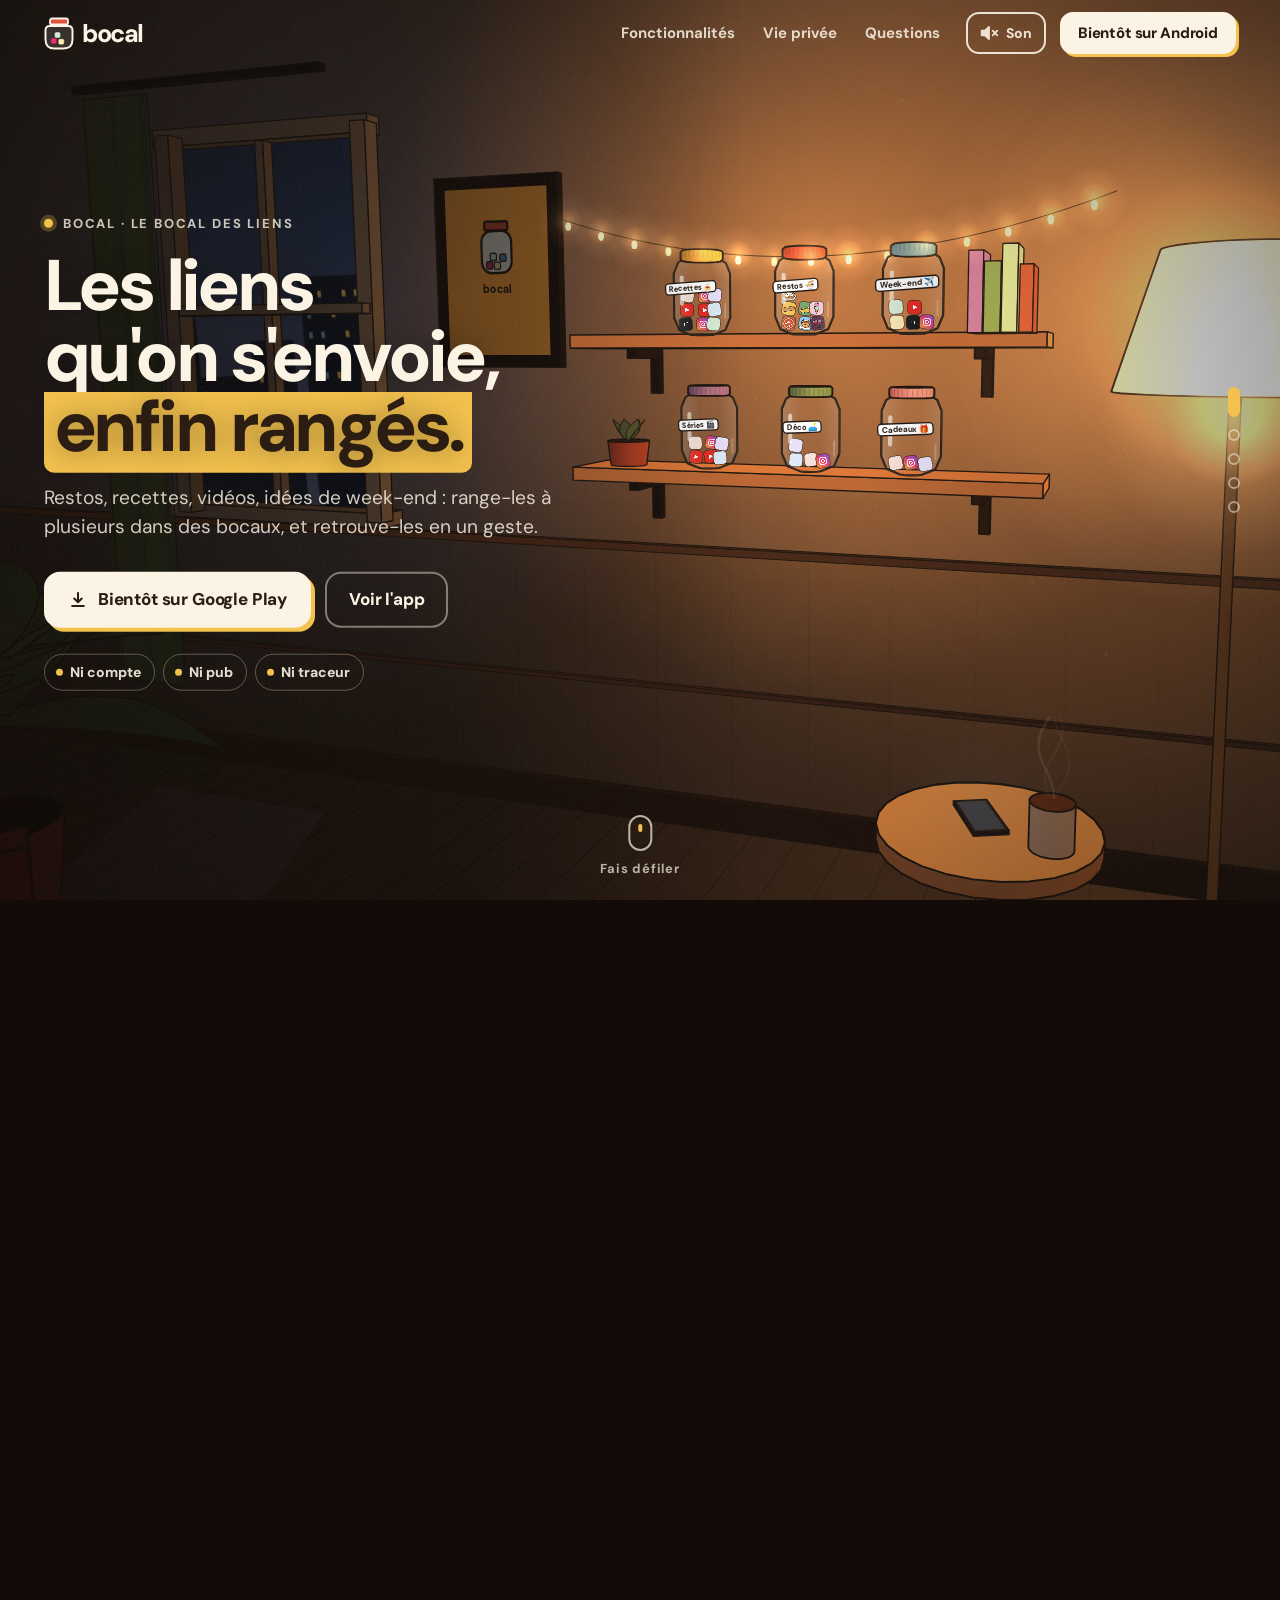
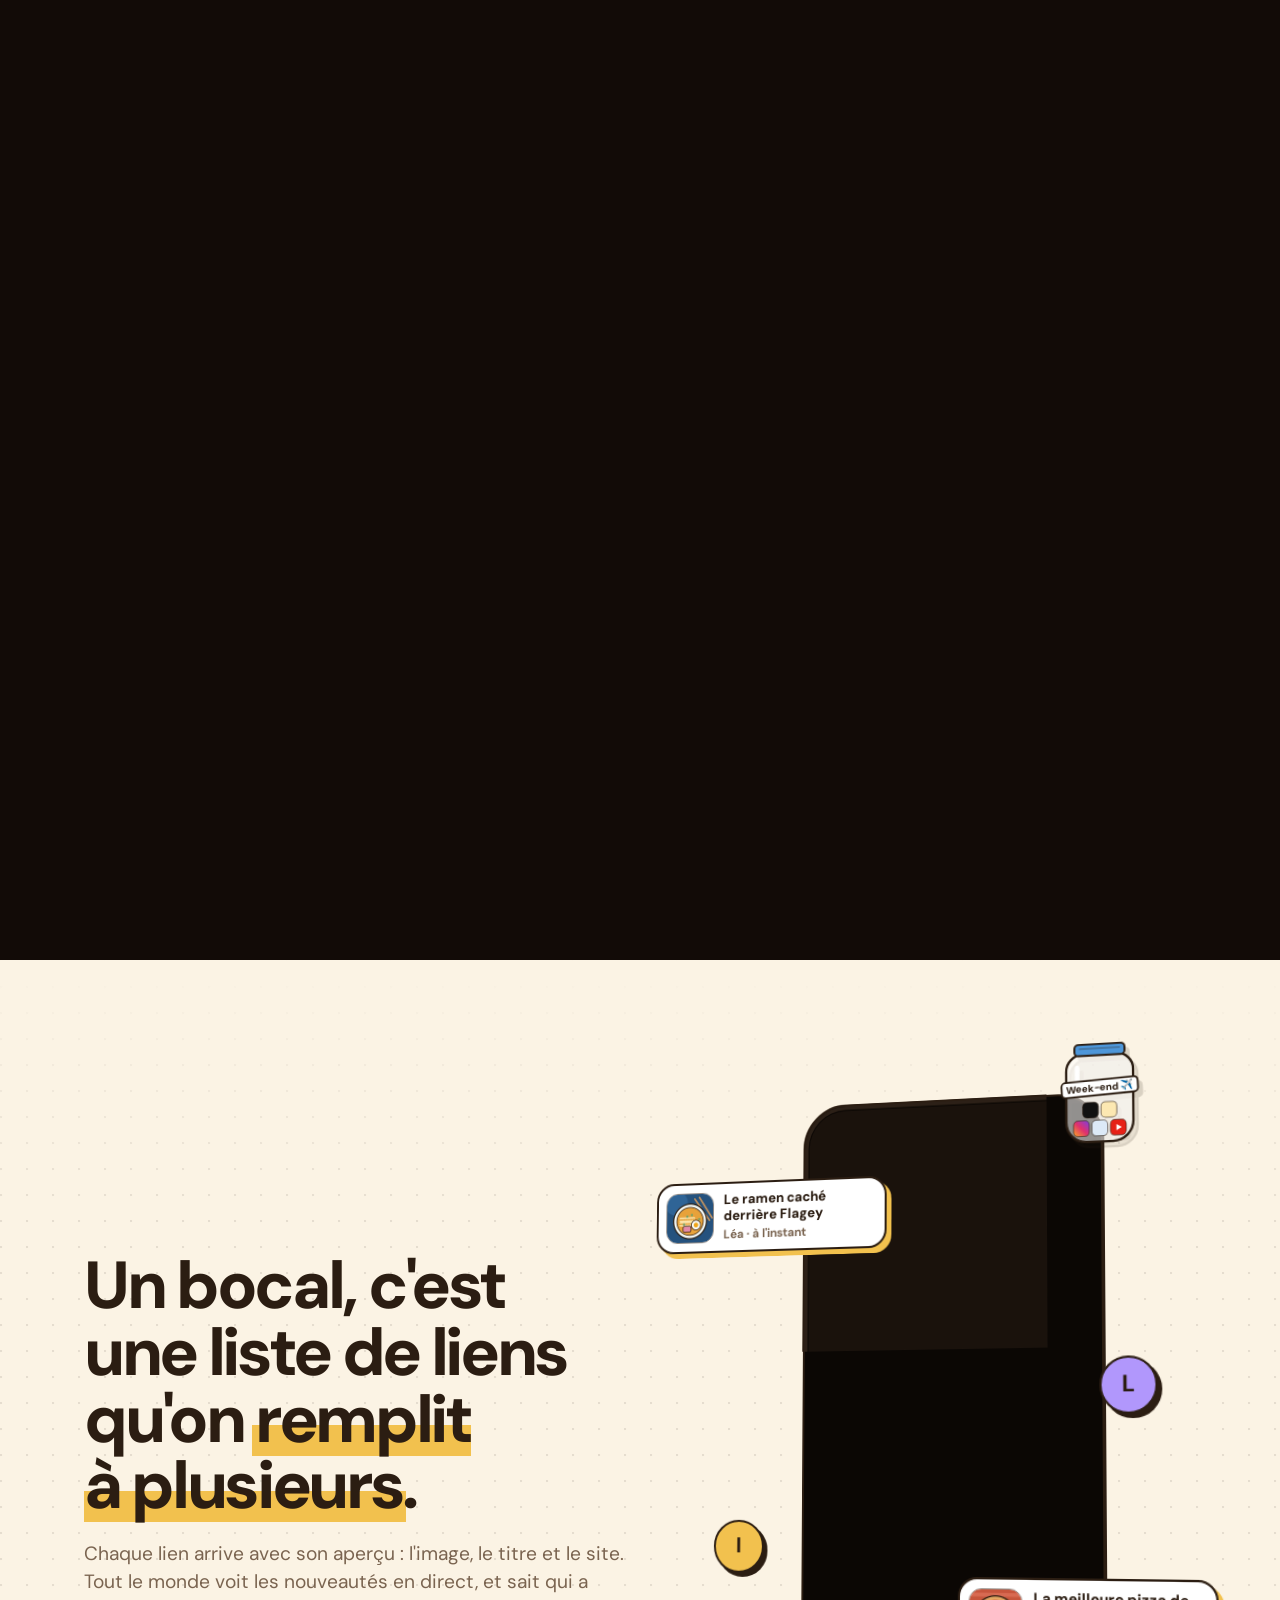
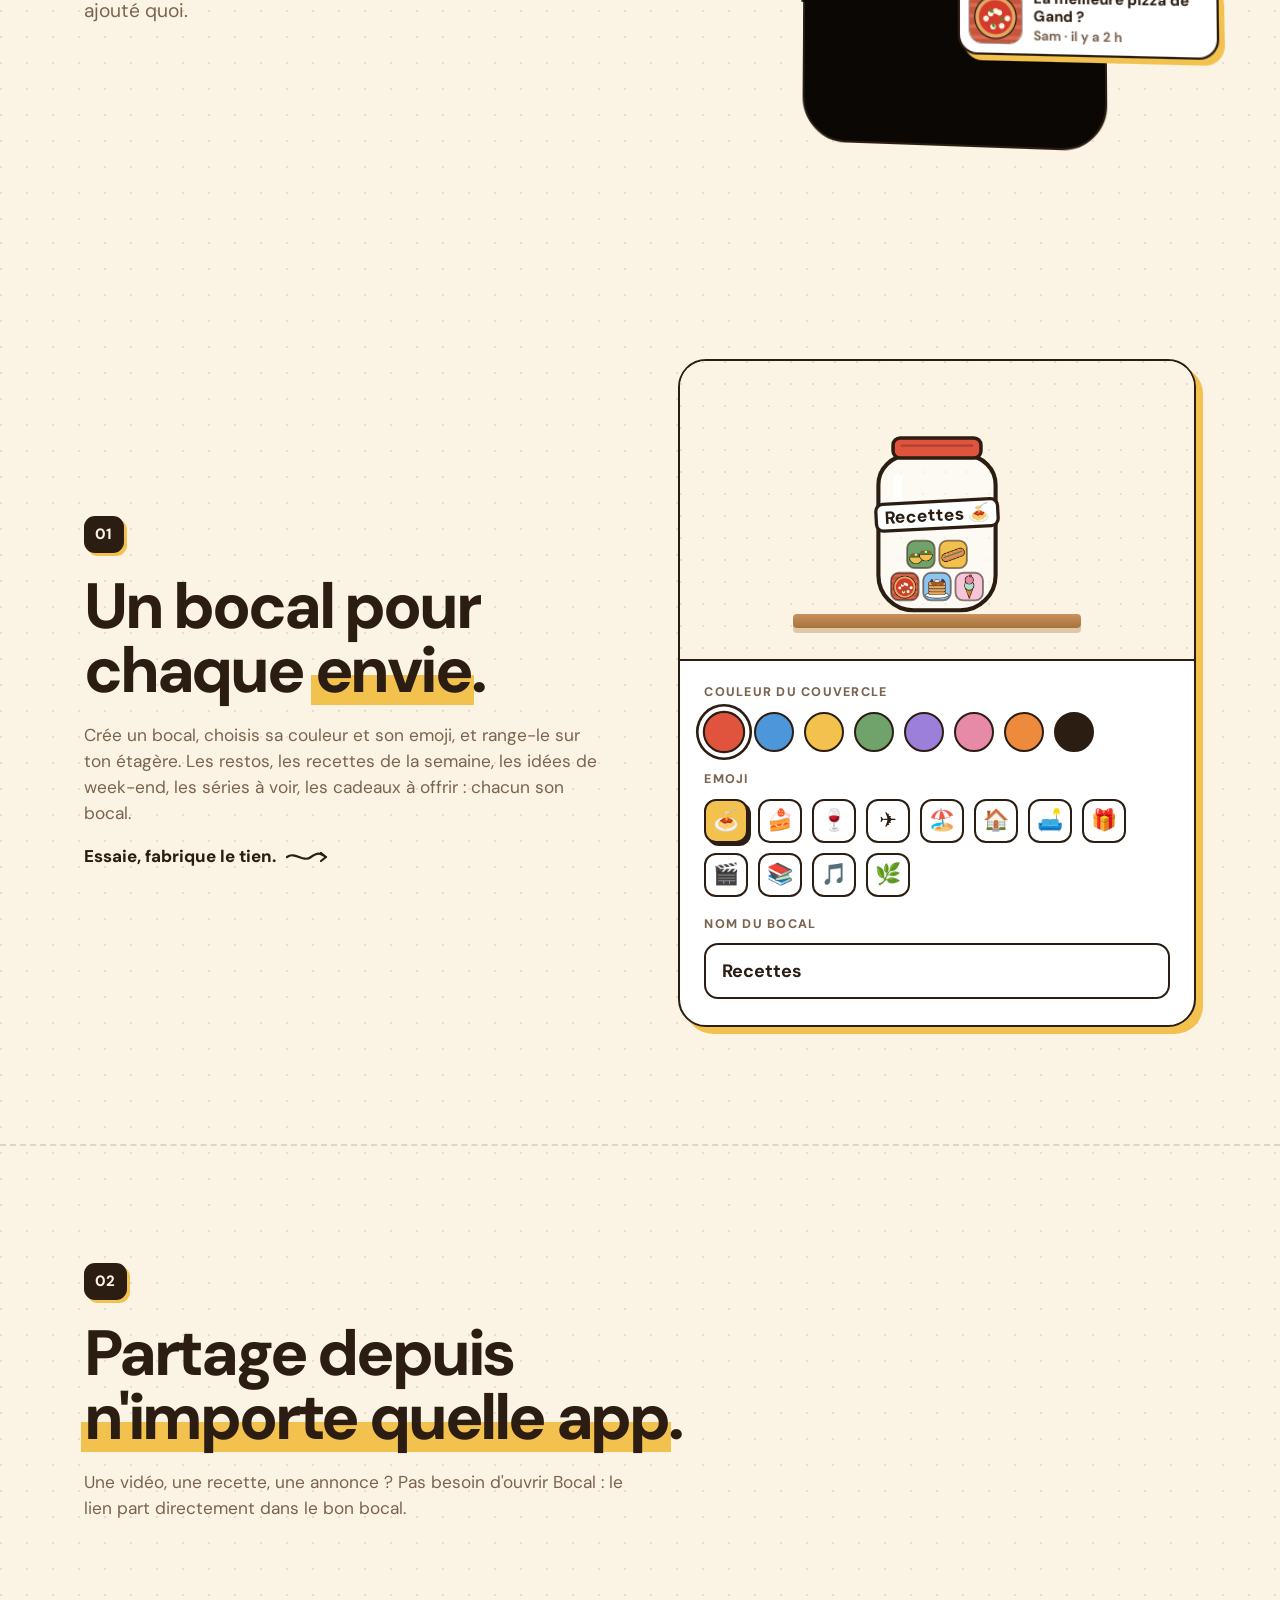
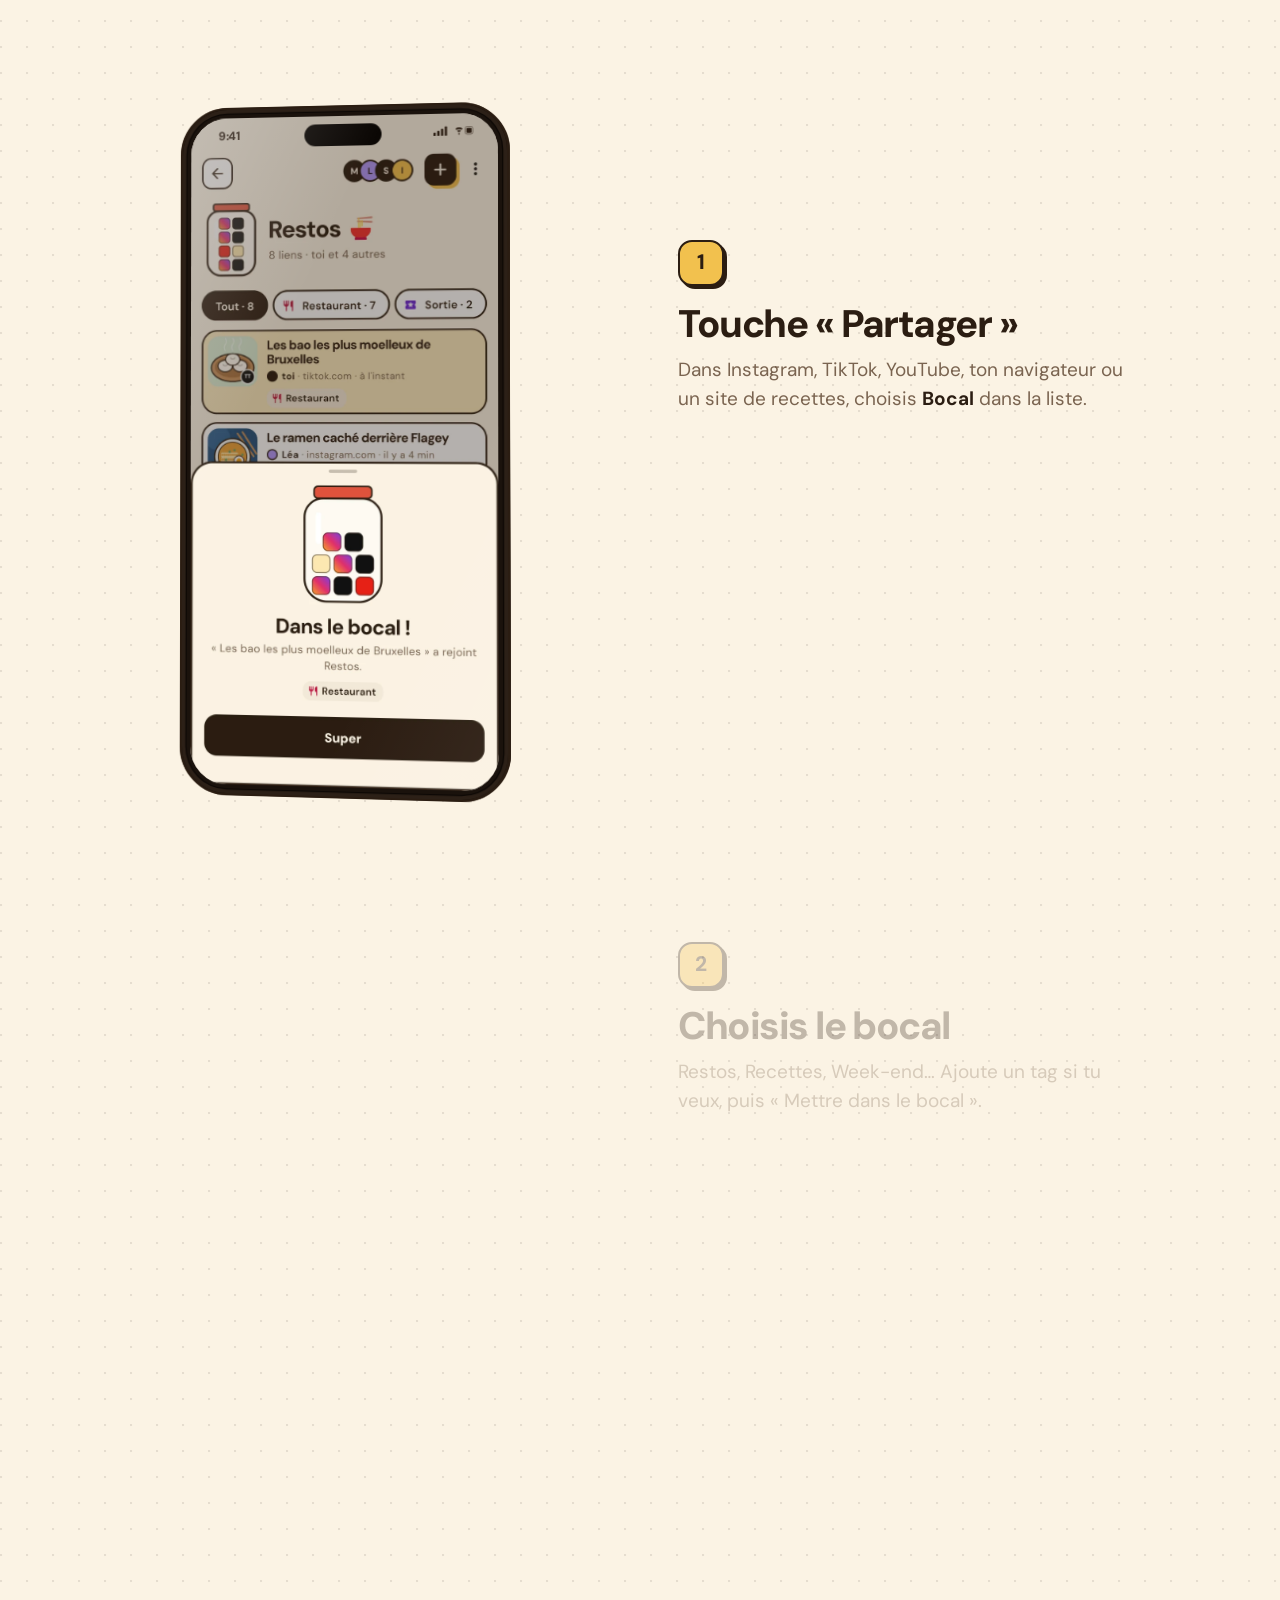
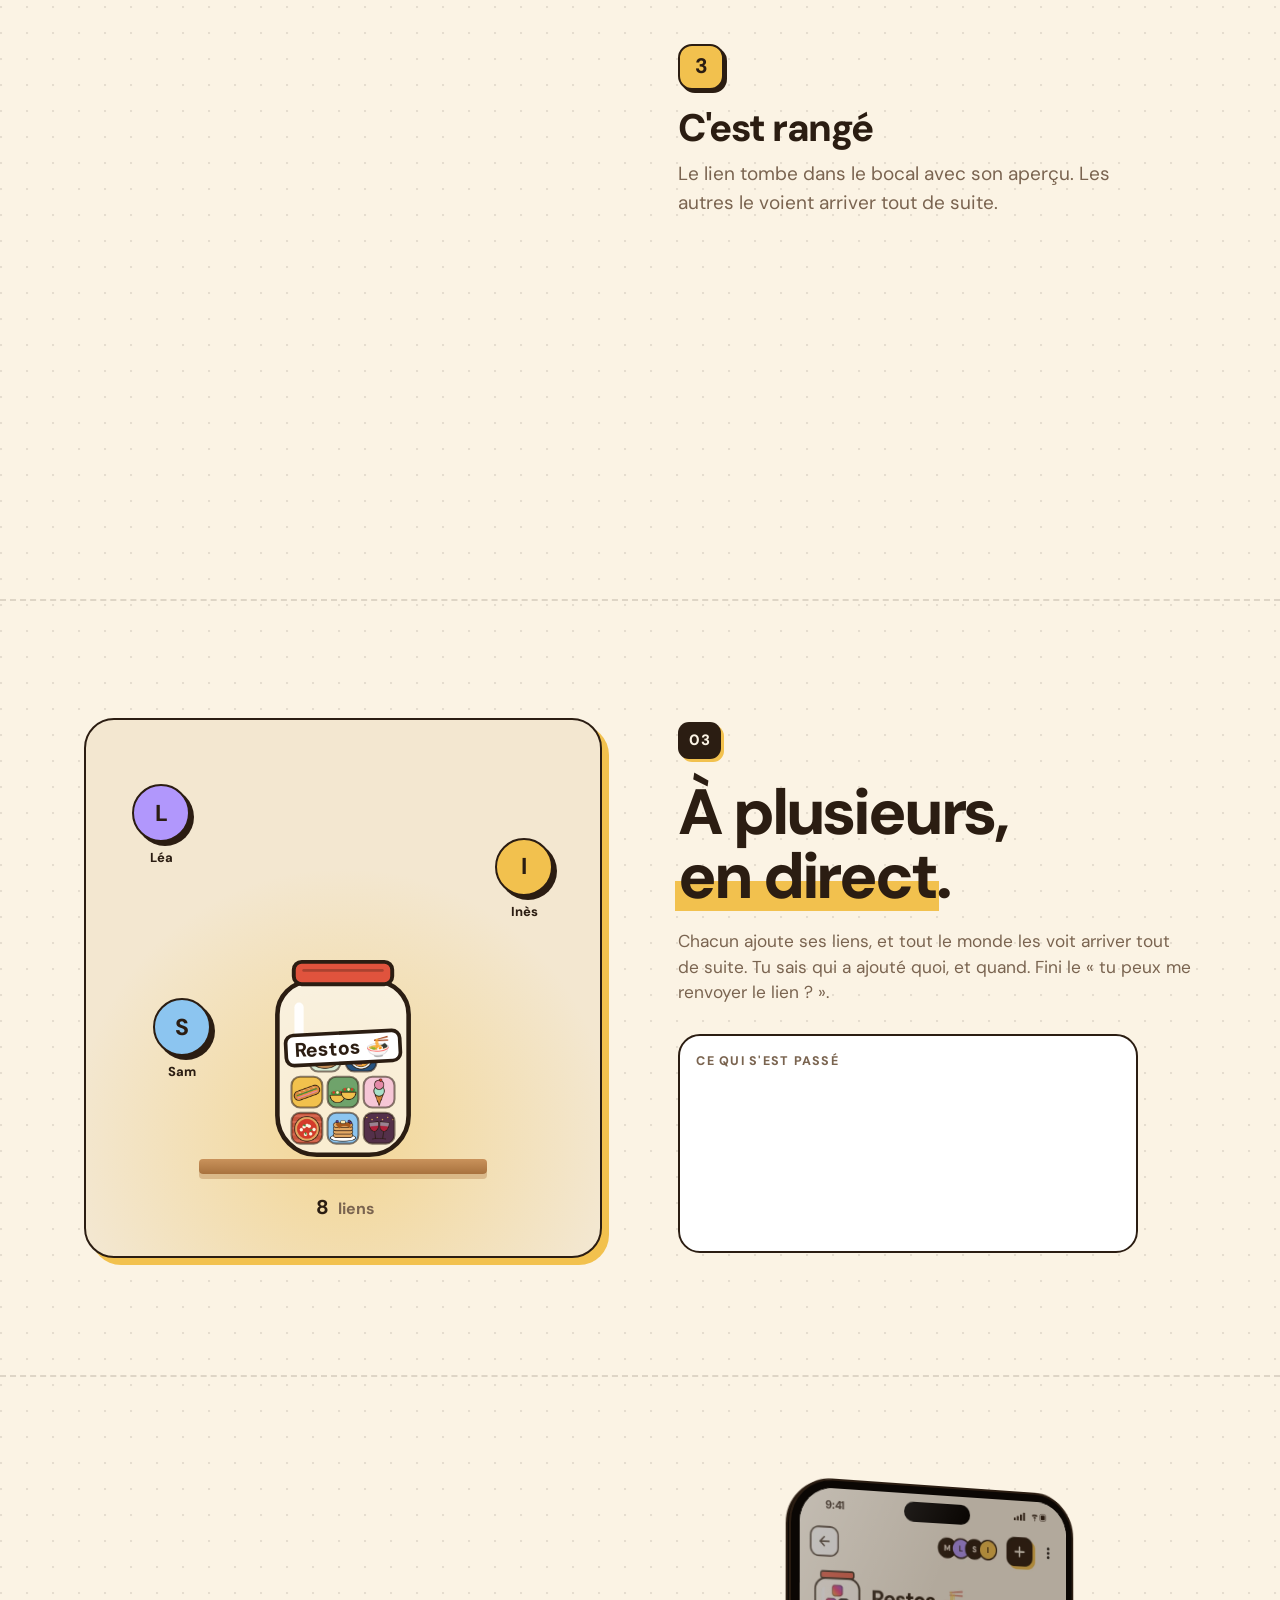
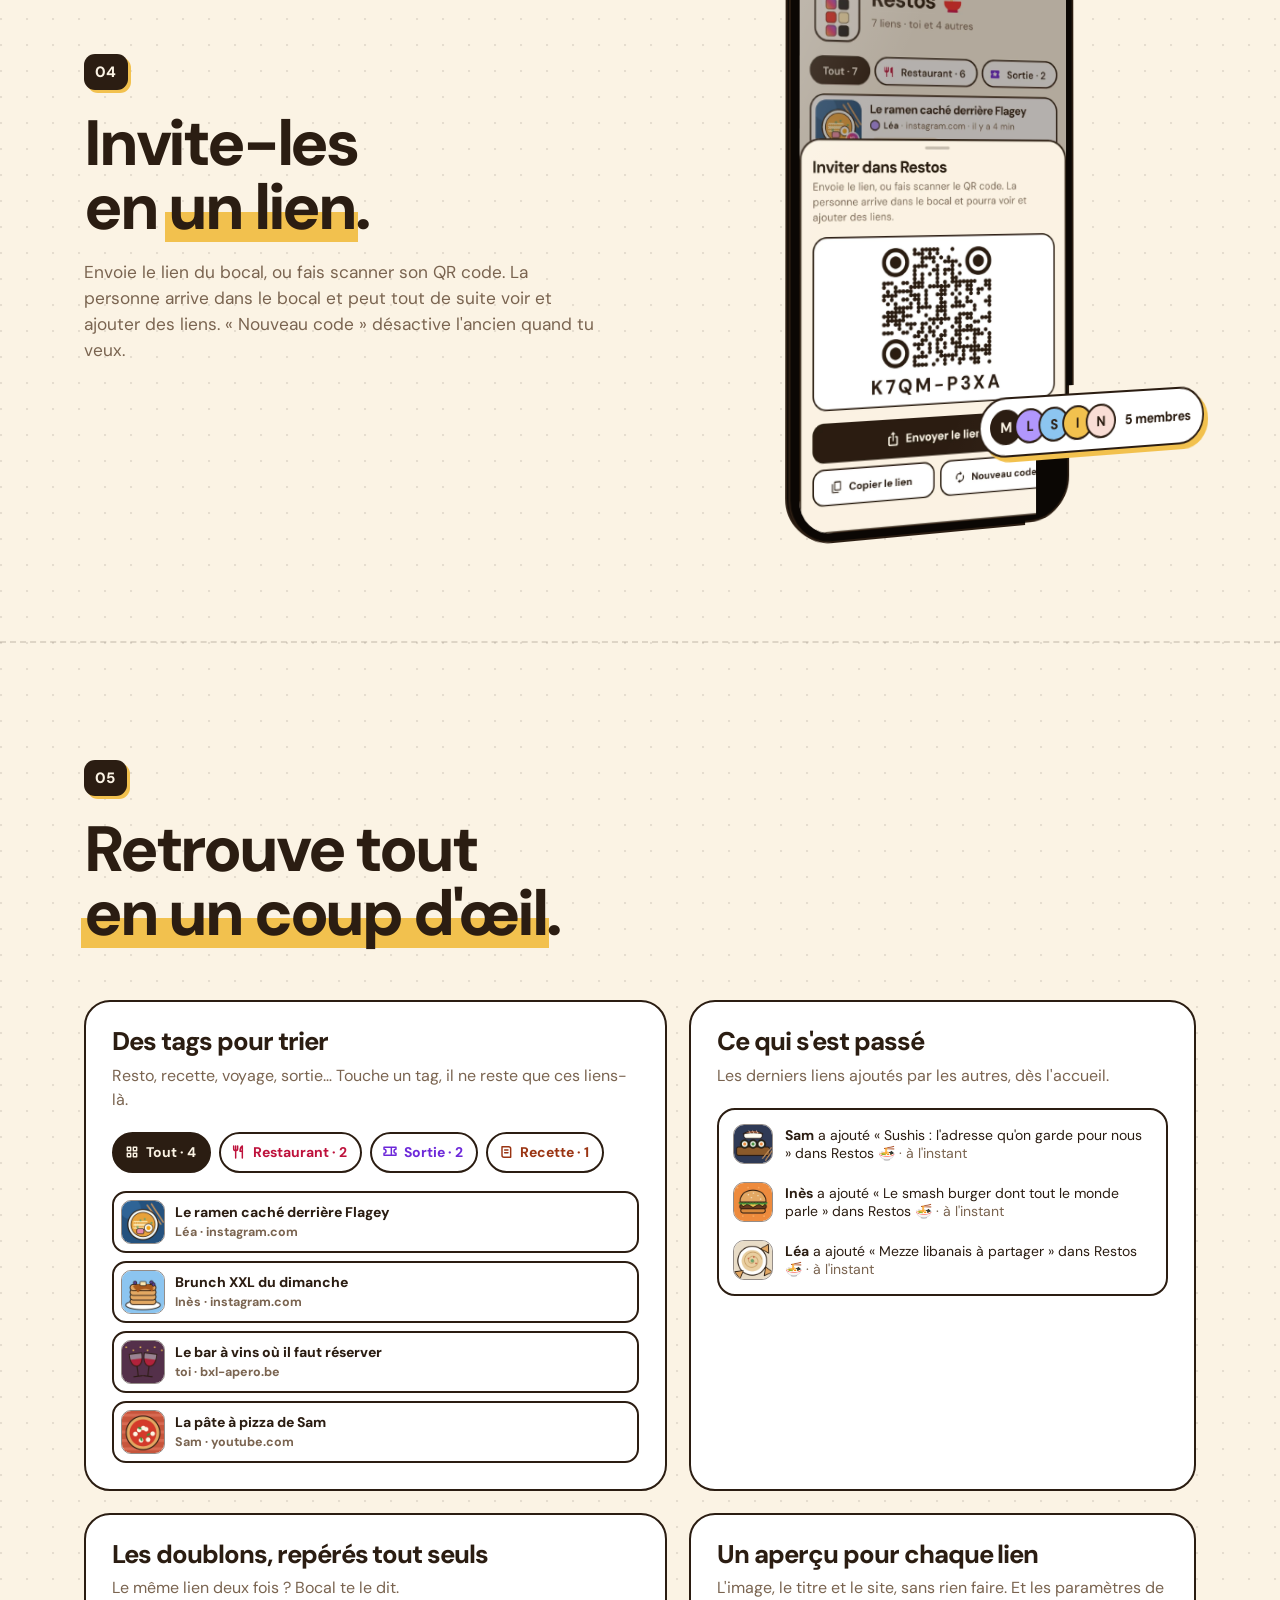
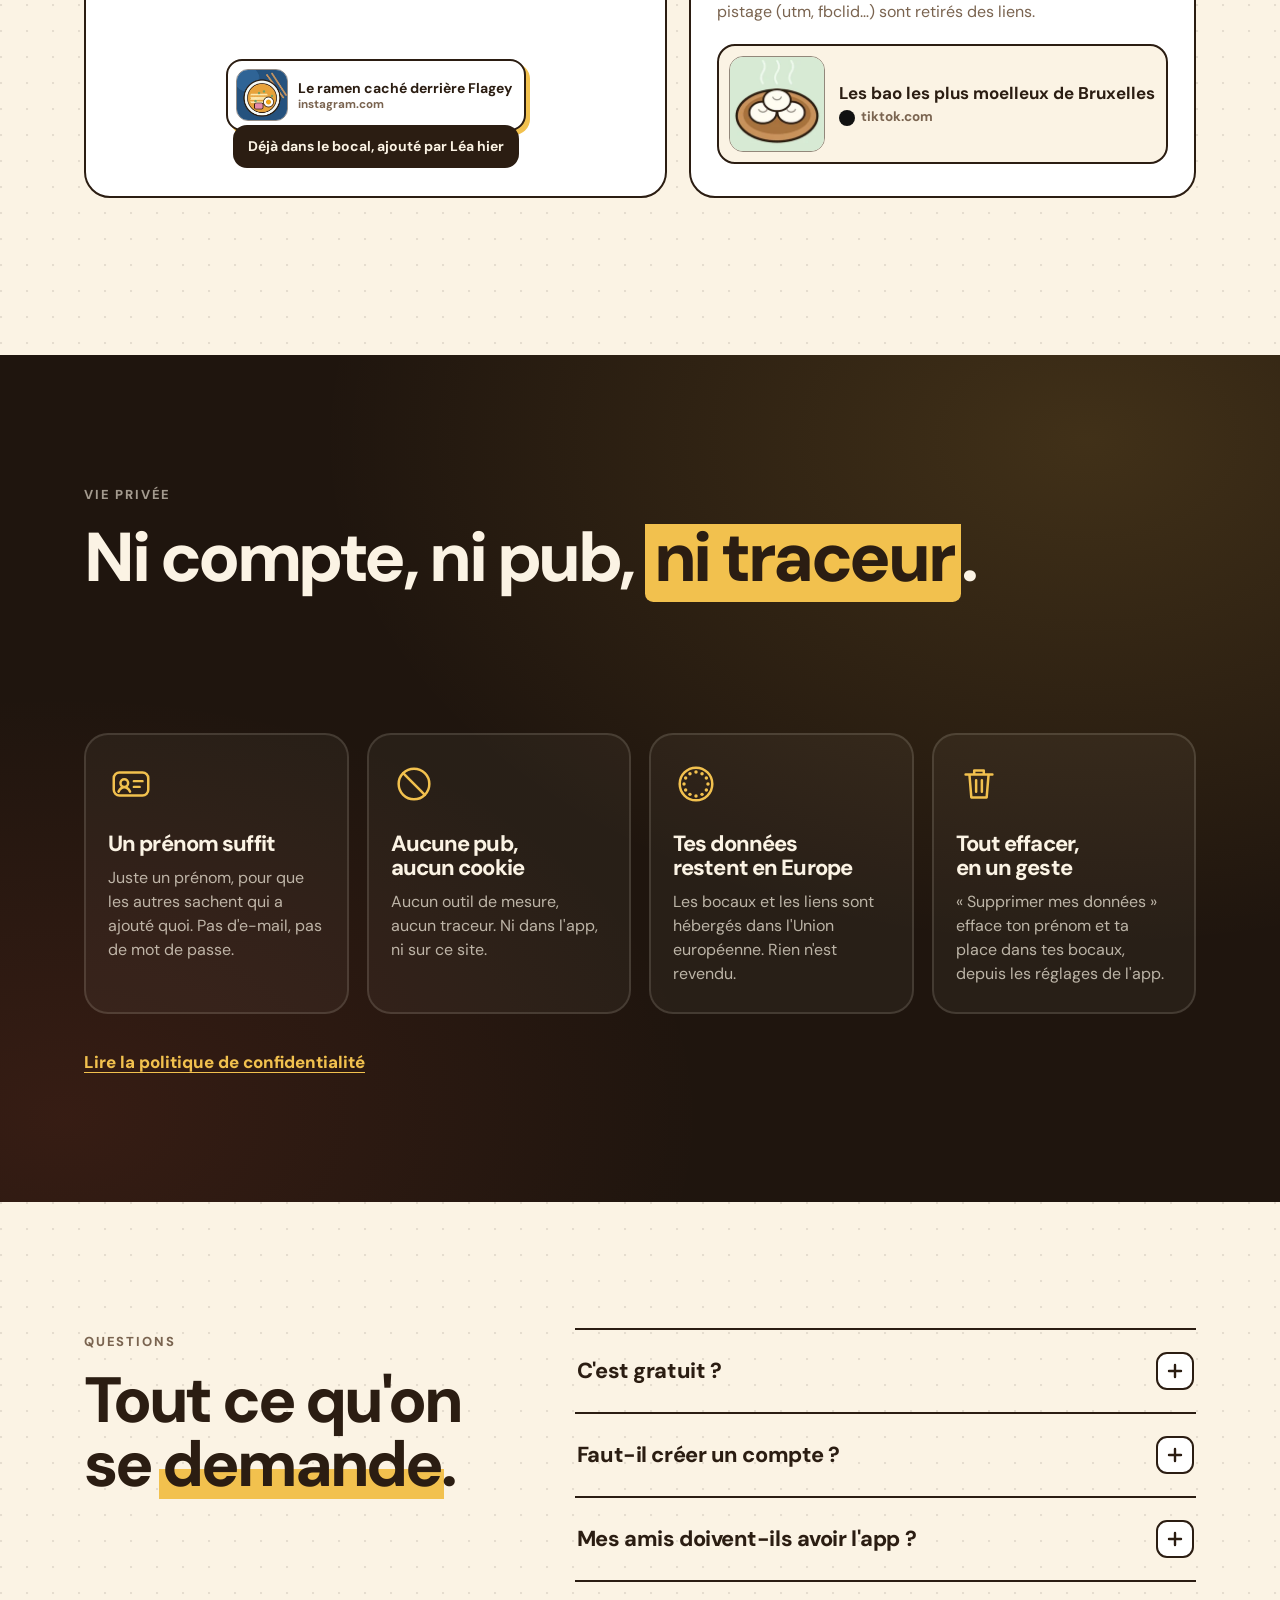
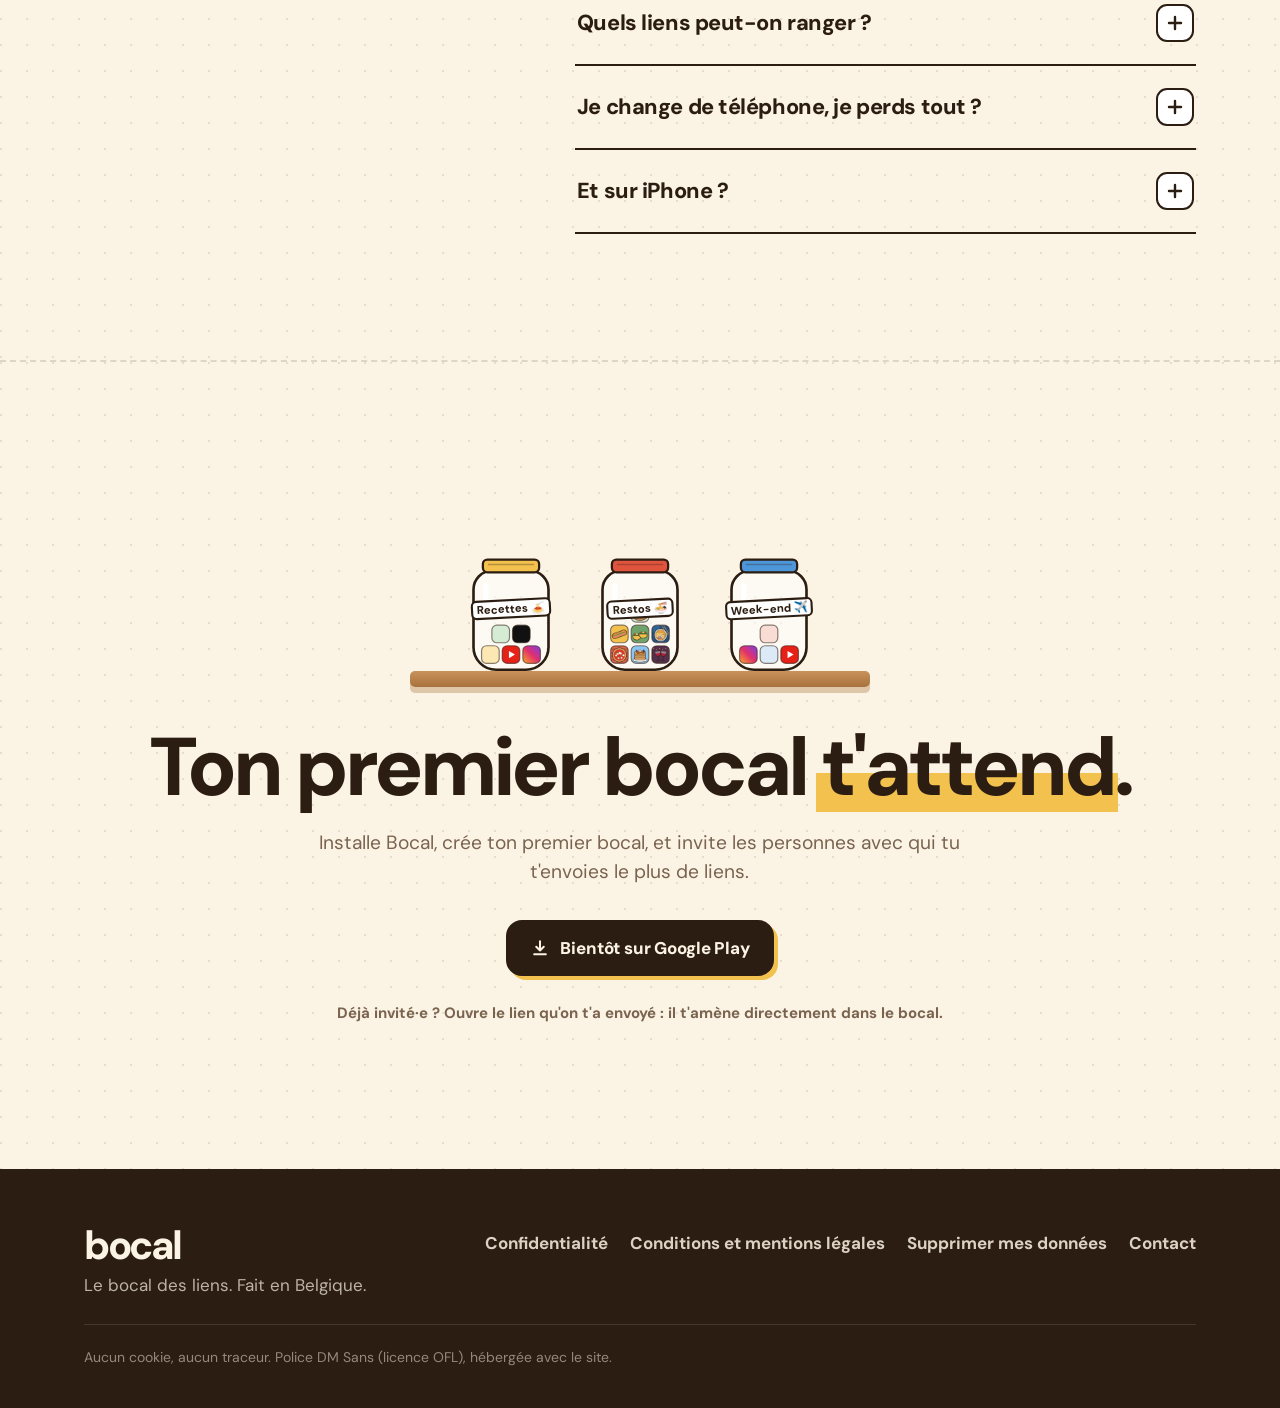
==== index.html @ 9d09f11e "Site vitrine : l'intro avance étape par étape Un geste (molette, glissé, flèches, points à droite) j" ====
<!doctype html>
<html lang="fr">
<head>
<meta charset="utf-8">
<meta name="viewport" content="width=device-width, initial-scale=1, viewport-fit=cover">
<title>Bocal · le bocal des liens</title>
<meta name="description" content="Range à plusieurs les liens qu'on s'envoie : restos, recettes, vidéos, idées de week-end… Sans compte, sans pub, sans traceur.">
<meta name="theme-color" content="#120B07">
<meta property="og:type" content="website">
<meta property="og:title" content="Bocal, le bocal des liens">
<meta property="og:description" content="Range à plusieurs les liens qu'on s'envoie : restos, recettes, vidéos… Sans compte, sans pub, sans traceur.">
<meta property="og:image" content="img/og.png">
<meta name="twitter:card" content="summary_large_image">
<link rel="icon" href="img/icon.svg" type="image/svg+xml">
<link rel="icon" href="img/favicon-32.png" sizes="32x32" type="image/png">
<link rel="apple-touch-icon" href="img/apple-touch-icon.png">
<link rel="preload" href="fonts/DMSans-ExtraBold.woff" as="font" type="font/woff" crossorigin>
<link rel="preload" href="fonts/DMSans-Bold.woff" as="font" type="font/woff" crossorigin>
<link rel="stylesheet" href="style.css">
<noscript><style>.cap-hero{opacity:1;visibility:visible;transform:translateY(-50%)}.journey{height:100svh}.reveal{opacity:1;transform:none}</style></noscript>
<script src="site.js" defer></script>
<script src="room.js" defer></script>
</head>
<body class="in-room">
<a class="skip-link" href="#bienvenue">Aller au contenu</a>

<header class="top" id="top">
  <a class="brand" href="#" aria-label="Bocal, retour en haut">
    <svg class="brand-jar" viewBox="0 0 40 44" aria-hidden="true"><rect x="8" y="2" width="24" height="8" rx="2.5" class="lid"/><path d="M8 12h24q6 0 6 6v12q0 12-12 12h-12q-12 0-12-12V18q0-6 6-6z" class="glass"/><rect x="9" y="28" width="8" height="8" rx="2.4" fill="#E1306C"/><rect x="19" y="29" width="8" height="8" rx="2.4" fill="#FCE8B2"/><rect x="14" y="20" width="8" height="8" rx="2.4" fill="#D6EBD3"/></svg>
    <span>bocal</span>
  </a>
  <nav class="nav" aria-label="Sections">
    <a href="#fonctionnalites">Fonctionnalités</a>
    <a href="#vie-privee">Vie privée</a>
    <a href="#faq">Questions</a>
  </nav>
  <button class="sound" type="button" aria-pressed="false" data-sound>
    <svg viewBox="0 0 24 24" aria-hidden="true"><path class="spk" d="M4 9.5h3.5L12 5.5v13l-4.5-4H4z"/><path class="wave" d="M15.5 9a4.2 4.2 0 0 1 0 6M18 6.5a7.6 7.6 0 0 1 0 11"/><path class="mute" d="M16 9.5l5 5m0-5l-5 5"/></svg>
    <span class="sound-label">Son</span>
  </button>
  <a class="btn btn-small store-link" href="#telecharger" data-store>Bientôt sur Android</a>
</header>

<main>
  <section class="journey" id="journey" aria-label="Le salon et l'étagère des bocaux">
    <div class="stage">
      <canvas id="room" aria-hidden="true"></canvas>
      <div class="grain" aria-hidden="true"></div>

      <div class="cap cap-hero" data-show="0,0.055">
        <p class="eyebrow"><span class="dot"></span> bocal · le bocal des liens</p>
        <h1>Les liens qu'on s'envoie, <mark>enfin rangés.</mark></h1>
        <p class="lead">Restos, recettes, vidéos, idées de week-end : range-les à plusieurs dans des bocaux, et retrouve-les en un geste.</p>
        <div class="actions">
          <a class="btn btn-paper" href="#telecharger" data-store>
            <svg viewBox="0 0 24 24" aria-hidden="true"><path d="M12 4v11m0 0l-4.5-4.5M12 15l4.5-4.5M5 19.5h14"/></svg>
            <span data-store-label>Bientôt sur Google Play</span>
          </a>
          <a class="btn btn-ghost" href="#bienvenue">Voir l'app</a>
        </div>
        <ul class="pills" aria-label="Promesses">
          <li>Ni compte</li><li>Ni pub</li><li>Ni traceur</li>
        </ul>
      </div>

      <div class="cap cap-story" data-show="0.085,0.222">
        <p class="cap-title">Le resto que Léa t'a envoyé ?</p>
        <p class="cap-sub">Il est quelque part, sous 128 messages.</p>
      </div>
      <div class="cap cap-story" data-show="0.25,0.385">
        <p class="cap-title">Range-le dans un <mark>bocal</mark>.</p>
        <p class="cap-sub">Un geste depuis n'importe quelle app, et il ne se perd plus.</p>
      </div>
      <div class="cap cap-story" data-show="0.395,0.505">
        <p class="cap-title">Un bocal pour chaque <mark>envie</mark>.</p>
        <p class="cap-sub">Restos, recettes, séries, idées cadeaux… à remplir à plusieurs.</p>
      </div>
      <div class="cap cap-story" data-show="0.6,0.74">
        <p class="cap-title">Viens voir <mark>dedans</mark>.</p>
      </div>

      <div class="scroll-hint" data-show="0,0.03" aria-hidden="true">
        <span class="mouse"><i></i></span>
        <span>Fais défiler</span>
      </div>
      <a class="skip-intro" href="#bienvenue" data-show="0.02,0.86">Passer l'intro</a>
      <nav class="beats" data-show="0,0.86" aria-label="Étapes de l'intro">
        <button type="button" data-beat="0" aria-label="Le salon"></button>
        <button type="button" data-beat="1" aria-label="La conversation"></button>
        <button type="button" data-beat="2" aria-label="Le lien rangé"></button>
        <button type="button" data-beat="3" aria-label="Le bocal"></button>
        <button type="button" data-beat="4" aria-label="Le bocal ouvert"></button>
      </nav>
    </div>
  </section>

  <section class="world welcome" id="bienvenue">
    <div class="wrap welcome-grid">
      <div class="welcome-text">
        <p class="eyebrow reveal">Bienvenue dans le bocal</p>
        <h2 class="reveal" style="--d:1">Un bocal, c'est une liste de liens qu'on <mark>remplit à plusieurs</mark>.</h2>
        <p class="lead reveal" style="--d:2">Chaque lien arrive avec son aperçu : l'image, le titre et le site. Tout le monde voit les nouveautés en direct, et sait qui a ajouté quoi.</p>
      </div>
      <div class="welcome-visual tilt-scene">
        <div class="tilt" data-tilt>
          <div class="phone" data-screen="home"></div>
          <div class="float-card fc-1" style="--z:90px">
            <img src="img/dishes/ramen.webp" alt="" width="96" height="96">
            <span><b>Le ramen caché derrière Flagey</b><small>Léa · à l'instant</small></span>
          </div>
          <div class="float-card fc-2" style="--z:130px">
            <img src="img/dishes/pizza.webp" alt="" width="96" height="96">
            <span><b>La meilleure pizza de Gand ?</b><small>Sam · il y a 2 h</small></span>
          </div>
          <div class="float-jar fj-1" style="--z:70px" data-jar='{"lid":"#4D96D9","label":"Week-end ✈️","tokens":["ig","p3","yt","tt","p1"]}'></div>
          <div class="float-jar fj-2" style="--z:110px" data-jar='{"lid":"#9B7FD9","label":"Séries 🎬","tokens":["yt","p4","tt","yt","p0","ig"]}'></div>
          <div class="float-avatar fa-1" style="--z:150px;--c:#B197FC">L</div>
          <div class="float-avatar fa-2" style="--z:60px;--c:#F2C14E">I</div>
        </div>
      </div>
    </div>
  </section>

  <section class="world features" id="fonctionnalites" aria-label="Fonctionnalités">
    <article class="feature feature-builder">
      <div class="wrap feature-grid">
        <div class="feature-text">
          <p class="num reveal">01</p>
          <h2 class="reveal" style="--d:1">Un bocal pour chaque <mark>envie</mark>.</h2>
          <p class="reveal" style="--d:2">Crée un bocal, choisis sa couleur et son emoji, et range-le sur ton étagère. Les restos, les recettes de la semaine, les idées de week-end, les séries à voir, les cadeaux à offrir : chacun son bocal.</p>
          <p class="hint reveal" style="--d:3">Essaie, fabrique le tien.</p>
        </div>
        <div class="builder reveal" style="--d:2">
          <div class="builder-stage">
            <div class="builder-jar" id="builder-jar"></div>
            <div class="builder-plank"></div>
          </div>
          <div class="builder-controls">
            <fieldset>
              <legend>Couleur du couvercle</legend>
              <div class="swatches" id="swatches"></div>
            </fieldset>
            <fieldset>
              <legend>Emoji</legend>
              <div class="emojis" id="emojis"></div>
            </fieldset>
            <label class="name-field">
              <span>Nom du bocal</span>
              <input id="builder-name" type="text" maxlength="14" value="Restos" autocomplete="off" spellcheck="false">
            </label>
          </div>
        </div>
      </div>
    </article>

    <article class="feature feature-share" id="partage">
      <div class="wrap">
        <div class="feature-head">
          <p class="num reveal">02</p>
          <h2 class="reveal" style="--d:1">Partage depuis <mark>n'importe quelle app</mark>.</h2>
          <p class="reveal" style="--d:2">Une vidéo, une recette, une annonce ? Pas besoin d'ouvrir Bocal : le lien part directement dans le bon bocal.</p>
        </div>
        <div class="share-scroller">
          <div class="share-sticky">
            <div class="tilt-scene">
              <div class="tilt" data-tilt="-12,4">
                <div class="phone phone-stack" id="share-phone">
                  <div class="phone-screens">
                    <img class="is-on" src="img/screens/share-pick.webp" alt="Bocal demande dans quel bocal ranger la vidéo partagée, et montre les six bocaux." width="390" height="844" loading="lazy">
                    <img src="img/screens/share-add.webp" alt="La feuille « Ajouter à Restos » avec le lien partagé et des tags à choisir." width="390" height="844" loading="lazy">
                    <img src="img/screens/share-done.webp" alt="« Dans le bocal ! » : le lien a rejoint le bocal Restos." width="390" height="844" loading="lazy">
                  </div>
                </div>
              </div>
            </div>
          </div>
          <ol class="share-steps">
            <li class="share-step is-on" data-step="0">
              <span class="step-num">1</span>
              <h3>Touche « Partager »</h3>
              <p>Dans Instagram, TikTok, YouTube, ton navigateur ou un site de recettes, choisis <b>Bocal</b> dans la liste.</p>
              <img class="step-shot" src="img/screens/share-pick.webp" alt="" width="390" height="844" loading="lazy">
            </li>
            <li class="share-step" data-step="1">
              <span class="step-num">2</span>
              <h3>Choisis le bocal</h3>
              <p>Restos, Recettes, Week-end… Ajoute un tag si tu veux, puis « Mettre dans le bocal ».</p>
              <img class="step-shot" src="img/screens/share-add.webp" alt="" width="390" height="844" loading="lazy">
            </li>
            <li class="share-step" data-step="2">
              <span class="step-num">3</span>
              <h3>C'est rangé</h3>
              <p>Le lien tombe dans le bocal avec son aperçu. Les autres le voient arriver tout de suite.</p>
              <img class="step-shot" src="img/screens/share-done.webp" alt="" width="390" height="844" loading="lazy">
            </li>
          </ol>
        </div>
      </div>
    </article>

    <article class="feature feature-live" id="ensemble">
      <div class="wrap feature-grid reverse">
        <div class="feature-text">
          <p class="num reveal">03</p>
          <h2 class="reveal" style="--d:1">À plusieurs, <mark>en direct</mark>.</h2>
          <p class="reveal" style="--d:2">Chacun ajoute ses liens, et tout le monde les voit arriver tout de suite. Tu sais qui a ajouté quoi, et quand. Fini le « tu peux me renvoyer le lien ? ».</p>
          <div class="live-feed reveal" style="--d:3" aria-live="off">
            <p class="feed-title">Ce qui s'est passé</p>
            <ul id="live-feed"></ul>
          </div>
        </div>
        <div class="live-stage reveal" id="live-stage" style="--d:1">
          <div class="live-jar" id="live-jar"></div>
          <div class="live-count"><b id="live-count">8</b> liens</div>
          <div class="live-plank"></div>
          <div class="live-avatar la-1" style="--c:#B197FC">L<small>Léa</small></div>
          <div class="live-avatar la-2" style="--c:#F2C14E">I<small>Inès</small></div>
          <div class="live-avatar la-3" style="--c:#8CC5F0">S<small>Sam</small></div>
        </div>
      </div>
    </article>

    <article class="feature feature-invite" id="inviter">
      <div class="wrap feature-grid">
        <div class="feature-text">
          <p class="num reveal">04</p>
          <h2 class="reveal" style="--d:1">Invite-les en <mark>un lien</mark>.</h2>
          <p class="reveal" style="--d:2">Envoie le lien du bocal, ou fais scanner son QR code. La personne arrive dans le bocal et peut tout de suite voir et ajouter des liens. « Nouveau code » désactive l'ancien quand tu veux.</p>
        </div>
        <div class="invite-visual tilt-scene">
          <div class="tilt" data-tilt="16,5">
            <div class="phone" data-screen="invite"></div>
            <div class="invite-bubble" style="--z:110px">
              <span class="ib-who">Max</span>
              <span class="ib-text">Viens dans mon bocal Restos 🍜</span>
              <span class="ib-card"><b>Rejoins mon bocal</b><small>Code K7QM-P3XA</small></span>
            </div>
            <div class="invite-members" style="--z:80px">
              <span class="av" style="--c:#2B1D12;--t:#FBF3E4">M</span><span class="av" style="--c:#B197FC">L</span><span class="av" style="--c:#8CC5F0">S</span><span class="av" style="--c:#F2C14E">I</span><span class="av" style="--c:#F9DDD5">N</span>
              <small>5 membres</small>
            </div>
          </div>
        </div>
      </div>
    </article>

    <article class="feature feature-find" id="retrouver">
      <div class="wrap">
        <div class="feature-head">
          <p class="num reveal">05</p>
          <h2 class="reveal" style="--d:1">Retrouve tout <mark>en un coup d'œil</mark>.</h2>
        </div>
        <div class="bento">
          <div class="tile tile-tags reveal" style="--d:1">
            <h3>Des tags pour trier</h3>
            <p>Resto, recette, voyage, sortie… Touche un tag, il ne reste que ces liens-là.</p>
            <div class="tag-row" id="tag-row"></div>
          </div>
          <div class="tile tile-feed reveal" style="--d:2">
            <h3>Ce qui s'est passé</h3>
            <p>Les derniers liens ajoutés par les autres, dès l'accueil.</p>
            <div class="mini-feed">
              <div class="mf-row"><img src="img/dishes/sushi.webp" alt="" width="96" height="96"><span><b>Sam</b> a ajouté « Sushis : l'adresse qu'on garde pour nous » dans Restos 🍜 <i>· à l'instant</i></span></div>
              <div class="mf-row"><img src="img/dishes/burger.webp" alt="" width="96" height="96"><span><b>Inès</b> a ajouté « Le smash burger dont tout le monde parle » dans Restos 🍜 <i>· à l'instant</i></span></div>
              <div class="mf-row"><img src="img/dishes/mezze.webp" alt="" width="96" height="96"><span><b>Léa</b> a ajouté « Mezze libanais à partager » dans Restos 🍜 <i>· à l'instant</i></span></div>
            </div>
          </div>
          <div class="tile tile-dup reveal" style="--d:3">
            <h3>Les doublons, repérés tout seuls</h3>
            <p>Le même lien deux fois ? Bocal te le dit.</p>
            <div class="dup-demo" id="dup-demo">
              <div class="dup-card"><img src="img/dishes/ramen.webp" alt="" width="96" height="96"><span><b>Le ramen caché derrière Flagey</b><small>instagram.com</small></span></div>
              <div class="dup-toast">Déjà dans le bocal, ajouté par Léa hier</div>
            </div>
          </div>
          <div class="tile tile-preview reveal" style="--d:2">
            <h3>Un aperçu pour chaque lien</h3>
            <p>L'image, le titre et le site, sans rien faire. Et les paramètres de pistage (utm, fbclid…) sont retirés des liens.</p>
            <div class="preview-card">
              <img src="img/dishes/bao.webp" alt="" width="96" height="96">
              <span><b>Les bao les plus moelleux de Bruxelles</b><small><i class="dot-tt"></i>tiktok.com</small></span>
            </div>
          </div>
        </div>
      </div>
    </article>
  </section>

  <section class="privacy" id="vie-privee">
    <div class="wrap">
      <p class="eyebrow reveal">Vie privée</p>
      <h2 class="reveal" style="--d:1">Ni compte, ni pub, <mark>ni traceur</mark>.</h2>
      <p class="lead reveal" style="--d:2">Bocal range tes liens, rien d'autre. Pas de profil publicitaire, pas d'e-mail à donner, pas de mot de passe à retenir.</p>
      <div class="promises">
        <div class="promise reveal" style="--d:1">
          <svg viewBox="0 0 48 48" aria-hidden="true"><rect x="6" y="12" width="36" height="24" rx="6"/><circle cx="17" cy="23" r="4"/><path d="M11 32c1.5-3 3.5-4.5 6-4.5s4.5 1.5 6 4.5M27 21h9M27 27h6"/></svg>
          <h3>Un prénom suffit</h3>
          <p>Juste un prénom, pour que les autres sachent qui a ajouté quoi. Pas d'e-mail, pas de mot de passe.</p>
        </div>
        <div class="promise reveal" style="--d:2">
          <svg viewBox="0 0 48 48" aria-hidden="true"><circle cx="24" cy="24" r="16"/><path d="M12.7 12.7l22.6 22.6"/></svg>
          <h3>Aucune pub, aucun cookie</h3>
          <p>Aucun outil de mesure, aucun traceur. Ni dans l'app, ni sur ce site.</p>
        </div>
        <div class="promise reveal" style="--d:3">
          <svg viewBox="0 0 48 48" aria-hidden="true"><circle cx="24" cy="24" r="17"/><g class="stars"><circle cx="24" cy="11.5" r="1.8"/><circle cx="30.3" cy="13.2" r="1.8"/><circle cx="34.8" cy="17.7" r="1.8"/><circle cx="36.5" cy="24" r="1.8"/><circle cx="34.8" cy="30.3" r="1.8"/><circle cx="30.3" cy="34.8" r="1.8"/><circle cx="24" cy="36.5" r="1.8"/><circle cx="17.7" cy="34.8" r="1.8"/><circle cx="13.2" cy="30.3" r="1.8"/><circle cx="11.5" cy="24" r="1.8"/><circle cx="13.2" cy="17.7" r="1.8"/><circle cx="17.7" cy="13.2" r="1.8"/></g></svg>
          <h3>Tes données restent en Europe</h3>
          <p>Les bocaux et les liens sont hébergés dans l'Union européenne. Rien n'est revendu.</p>
        </div>
        <div class="promise reveal" style="--d:4">
          <svg viewBox="0 0 48 48" aria-hidden="true"><path d="M10 14h28M19 14v-4h10v4M14 14l2 24h16l2-24M21 20v12M27 20v12"/></svg>
          <h3>Tout effacer, en un geste</h3>
          <p>« Supprimer mes données » efface ton prénom et ta place dans tes bocaux, depuis les réglages de l'app.</p>
        </div>
      </div>
      <p class="privacy-more reveal"><a href="https://guivdh.github.io/bocal-invite/privacy.html">Lire la politique de confidentialité</a></p>
    </div>
  </section>

  <section class="world faq" id="faq">
    <div class="wrap faq-grid">
      <div>
        <p class="eyebrow reveal">Questions</p>
        <h2 class="reveal" style="--d:1">Tout ce qu'on se <mark>demande</mark>.</h2>
      </div>
      <div class="faq-list">
        <details class="reveal">
          <summary>C'est gratuit ?</summary>
          <p>Oui. Bocal est gratuit, et sans publicité.</p>
        </details>
        <details class="reveal">
          <summary>Faut-il créer un compte ?</summary>
          <p>Non. Un prénom suffit : pas d'e-mail, pas de mot de passe.</p>
        </details>
        <details class="reveal">
          <summary>Mes amis doivent-ils avoir l'app ?</summary>
          <p>Oui, pour voir le bocal et y ajouter des liens. Envoie-leur le lien d'invitation : il les amène directement dans le bocal.</p>
        </details>
        <details class="reveal">
          <summary>Quels liens peut-on ranger ?</summary>
          <p>Tous les liens web : une vidéo Instagram, TikTok ou YouTube, une recette, une annonce, un article, la page d'un resto…</p>
        </details>
        <details class="reveal">
          <summary>Je change de téléphone, je perds tout ?</summary>
          <p>Non. Installe Bocal, touche « J'ai déjà des bocaux », entre le code d'un bocal et choisis ton prénom : tu retrouves ta place et tes liens.</p>
        </details>
        <details class="reveal">
          <summary>Et sur iPhone ?</summary>
          <p>Bocal sort d'abord sur Android.</p>
        </details>
      </div>
    </div>
  </section>

  <section class="world cta" id="telecharger">
    <div class="wrap cta-inner">
      <div class="cta-shelf" id="cta-shelf" aria-hidden="true">
        <div class="cta-jars"></div>
        <div class="cta-plank"></div>
      </div>
      <h2 class="reveal">Ton premier bocal <mark>t'attend</mark>.</h2>
      <p class="lead reveal" style="--d:1">Installe Bocal, crée ton premier bocal, et invite les personnes avec qui tu t'envoies le plus de liens.</p>
      <div class="actions reveal" style="--d:2">
        <a class="btn" href="#telecharger" data-store>
          <svg viewBox="0 0 24 24" aria-hidden="true"><path d="M12 4v11m0 0l-4.5-4.5M12 15l4.5-4.5M5 19.5h14"/></svg>
          <span data-store-label>Bientôt sur Google Play</span>
        </a>
      </div>
      <p class="cta-note reveal" style="--d:3">Déjà invité·e ? Ouvre le lien qu'on t'a envoyé : il t'amène directement dans le bocal.</p>
    </div>
  </section>
</main>

<footer class="foot">
  <div class="wrap foot-inner">
    <div class="foot-brand">
      <p class="foot-word">bocal</p>
      <p>Le bocal des liens. Fait en Belgique.</p>
    </div>
    <nav class="foot-links" aria-label="Informations">
      <a href="https://guivdh.github.io/bocal-invite/privacy.html">Confidentialité</a>
      <a href="https://guivdh.github.io/bocal-invite/terms.html">Conditions et mentions légales</a>
      <a href="https://guivdh.github.io/bocal-invite/delete.html">Supprimer mes données</a>
      <a href="mailto:contact@g-vandenherrewegen.be">Contact</a>
    </nav>
    <p class="foot-note">Aucun cookie, aucun traceur. Police DM Sans (licence OFL), hébergée avec le site.</p>
  </div>
</footer>
</body>
</html>
---- style.css ----
@font-face { font-family: "DM Sans"; font-weight: 400; font-display: swap; src: url("fonts/DMSans-Regular.woff") format("woff"); }
@font-face { font-family: "DM Sans"; font-weight: 500; font-display: swap; src: url("fonts/DMSans-Medium.woff") format("woff"); }
@font-face { font-family: "DM Sans"; font-weight: 700; font-display: swap; src: url("fonts/DMSans-Bold.woff") format("woff"); }
@font-face { font-family: "DM Sans"; font-weight: 800; font-display: swap; src: url("fonts/DMSans-ExtraBold.woff") format("woff"); }

@property --bob { syntax: "<length>"; inherits: false; initial-value: 0px; }

:root {
  --paper: #FBF3E4;
  --paper-2: #F3E7D0;
  --surface: #FFFFFF;
  --ink: #2B1D12;
  --muted: #7A6450;
  --line: #E8DCC8;
  --sticker: #F2C14E;
  --tomato: #E0533D;
  --wood: #C9925B;
  --wood-dark: #A8723E;
  --night: #120B07;
  --night-2: #1F150E;
  --gutter: clamp(16px, 4vw, 44px);
  --ease-out: cubic-bezier(.16, .84, .24, 1);
  --ease-back: cubic-bezier(.34, 1.56, .64, 1);
  --stroke: 2.5px;
  color-scheme: light;
}

* { box-sizing: border-box; }
html { scroll-behavior: smooth; -webkit-text-size-adjust: 100%; }
body {
  margin: 0;
  background: var(--night);
  color: var(--ink);
  font-family: "DM Sans", system-ui, -apple-system, "Segoe UI", sans-serif;
  font-size: 17px;
  line-height: 1.5;
  -webkit-font-smoothing: antialiased;
  text-rendering: optimizeLegibility;
}
img { max-width: 100%; }
a { color: inherit; }
button { font: inherit; color: inherit; }
h1, h2, h3 { margin: 0; font-weight: 800; letter-spacing: -0.04em; text-wrap: balance; }
p { margin: 0; }
:focus-visible { outline: 3px solid var(--sticker); outline-offset: 3px; border-radius: 6px; }

.skip-link {
  position: fixed; left: 12px; top: -60px; z-index: 100;
  background: var(--sticker); color: var(--ink); padding: 10px 16px; border-radius: 12px;
  font-weight: 800; text-decoration: none; border: 2px solid var(--ink);
}
.skip-link:focus { top: 12px; }

.wrap { width: 100%; max-width: 1200px; margin: 0 auto; padding: 0 var(--gutter); }

mark { color: inherit; background: none; }
.world mark, .cta mark {
  background-image: linear-gradient(transparent 56%, var(--sticker) 56%, var(--sticker) 92%, transparent 92%);
  background-repeat: no-repeat;
  background-size: 100% 100%;
  padding: 0 .05em;
  margin: 0 -.05em;
}
.reveal mark { background-size: 0% 100%; transition: background-size 1s var(--ease-out) .45s; }
.reveal.is-in mark { background-size: 100% 100%; }

.eyebrow {
  font-weight: 800; font-size: 13px; letter-spacing: .14em; text-transform: uppercase; color: var(--muted);
  display: inline-flex; align-items: center; gap: 10px; margin-bottom: 18px;
}
.lead { font-size: clamp(18px, 1.5vw, 21px); line-height: 1.5; color: var(--muted); max-width: 34em; }

.btn {
  display: inline-flex; align-items: center; justify-content: center; gap: 10px;
  font: 800 17px/1 "DM Sans", system-ui, sans-serif; letter-spacing: -0.01em;
  padding: 16px 22px; min-height: 54px; border-radius: 16px;
  border: var(--stroke) solid var(--ink); background: var(--ink); color: var(--paper);
  text-decoration: none; cursor: pointer;
  box-shadow: 4px 4px 0 var(--sticker);
  transition: transform .18s var(--ease-out), box-shadow .18s var(--ease-out), background .3s, color .3s;
}
.btn:hover { transform: translate(-2px, -2px); box-shadow: 6px 6px 0 var(--sticker); }
.btn:active { transform: translate(3px, 3px); box-shadow: 1px 1px 0 var(--sticker); }
.btn svg { width: 20px; height: 20px; flex: none; fill: none; stroke: currentColor; stroke-width: 2.4; stroke-linecap: round; stroke-linejoin: round; }
.btn-paper { background: var(--paper); color: var(--ink); border-color: var(--paper); }
.btn-ghost { background: transparent; color: var(--paper); border-color: rgba(251, 243, 228, .45); box-shadow: none; }
.btn-ghost:hover { box-shadow: none; border-color: var(--paper); }
.btn-small { min-height: 42px; padding: 10px 16px; font-size: 15px; border-radius: 13px; box-shadow: 3px 3px 0 var(--sticker); }

.top {
  position: fixed; inset: 0 0 auto; z-index: 50;
  display: flex; align-items: center; gap: 14px;
  padding: 12px var(--gutter);
  padding-top: max(12px, env(safe-area-inset-top));
  color: var(--ink);
  background: rgba(251, 243, 228, .86);
  -webkit-backdrop-filter: blur(14px) saturate(1.3);
  backdrop-filter: blur(14px) saturate(1.3);
  border-bottom: 2px solid rgba(43, 29, 18, .1);
  transition: background .5s, color .5s, border-color .5s;
}
body.in-room .top { background: transparent; color: var(--paper); border-color: transparent; -webkit-backdrop-filter: none; backdrop-filter: none; }
.brand { display: inline-flex; align-items: center; gap: 8px; text-decoration: none; font-weight: 800; font-size: 25px; letter-spacing: -0.06em; margin-right: auto; }
.brand-jar { width: 30px; height: 33px; }
.brand-jar .lid { fill: var(--tomato); stroke: currentColor; stroke-width: 2.4; }
.brand-jar .glass { fill: rgba(255, 255, 255, .55); stroke: currentColor; stroke-width: 2.6; }
body.in-room .brand-jar .glass { fill: rgba(255, 255, 255, .12); }
.brand-jar rect:not(.lid) { stroke: rgba(43, 29, 18, .5); stroke-width: 1; }
.nav { display: flex; gap: 4px; }
.nav a { text-decoration: none; font-weight: 700; font-size: 15px; padding: 10px 12px; border-radius: 10px; opacity: .85; transition: opacity .2s, background .2s; }
.nav a:hover { opacity: 1; background: rgba(127, 100, 80, .14); }
.sound {
  display: inline-flex; align-items: center; gap: 6px; height: 42px; padding: 0 12px 0 10px;
  border: 2px solid currentColor; border-radius: 13px; background: transparent; cursor: pointer;
  font-weight: 800; font-size: 14px; opacity: .9;
}
.sound svg { width: 22px; height: 22px; fill: none; stroke: currentColor; stroke-width: 2; stroke-linecap: round; stroke-linejoin: round; }
.sound .spk { fill: currentColor; }
.sound .wave { display: none; }
.sound[aria-pressed="true"] .wave { display: inline; }
.sound[aria-pressed="true"] .mute { display: none; }
body.in-room .store-link { background: var(--paper); color: var(--ink); border-color: var(--paper); }
@media (max-width: 860px) { .nav { display: none; } }
@media (max-width: 480px) {
  .sound-label { display: none; }
  .sound { padding: 0 9px; }
  .store-link { font-size: 14px; padding: 10px 12px; }
  .brand { font-size: 23px; }
}

.journey { position: relative; height: 640vh; background: var(--night); }
.stage { position: sticky; top: 0; height: 100vh; height: 100svh; overflow: hidden; isolation: isolate; }
#room { position: absolute; inset: 0; width: 100%; height: 100%; display: block; }
.grain {
  position: absolute; inset: 0; pointer-events: none; z-index: 1; opacity: .05;
  background-image: url("data:image/svg+xml,%3Csvg xmlns='http://www.w3.org/2000/svg' width='180' height='180'%3E%3Cfilter id='n'%3E%3CfeTurbulence type='fractalNoise' baseFrequency='.85' numOctaves='2' stitchTiles='stitch'/%3E%3CfeColorMatrix values='0 0 0 0 1 0 0 0 0 1 0 0 0 0 1 0 0 0 1.4 0'/%3E%3C/filter%3E%3Crect width='180' height='180' filter='url(%23n)'/%3E%3C/svg%3E");
}
.stage::before {
  content: ""; position: absolute; inset: 0; z-index: 1; pointer-events: none; will-change: opacity;
  background: linear-gradient(90deg, rgba(10, 6, 3, .78) 0%, rgba(10, 6, 3, .5) 32%, rgba(10, 6, 3, 0) 58%);
  opacity: clamp(0, calc(1 - var(--journey, 0) * 15), 1);
}
.stage::after {
  content: ""; position: absolute; inset: auto 0 0; height: 46%; z-index: 1; pointer-events: none; will-change: opacity;
  background: linear-gradient(0deg, rgba(10, 6, 3, .72), rgba(10, 6, 3, 0));
  opacity: clamp(0, calc(min(var(--journey, 0) * 12, (0.78 - var(--journey, 0)) * 14)), 1);
}

.cap {
  position: absolute; z-index: 3; left: var(--gutter); bottom: clamp(32px, 10vh, 110px);
  max-width: min(640px, calc(100vw - 2 * var(--gutter)));
  color: var(--paper);
  opacity: 0; transform: translateY(22px);
  transition: opacity .55s var(--ease-out), transform .9s var(--ease-out), visibility 0s .9s;
  visibility: hidden;
}
.cap.is-on { opacity: 1; transform: none; visibility: visible; transition: opacity .7s var(--ease-out), transform 1s var(--ease-out), visibility 0s; }
.cap mark {
  background: linear-gradient(transparent 13%, var(--sticker) 13%); color: var(--ink); padding: 0 .14em; border-radius: .14em;
  -webkit-box-decoration-break: clone; box-decoration-break: clone;
}
.cap-hero { top: 50%; bottom: auto; transform: translateY(calc(-50% + 22px)); max-width: min(600px, 46vw); }
.cap-hero.is-on { transform: translateY(-50%); }
.cap-hero h1 {
  font-size: clamp(42px, 5.6vw, 80px); line-height: .98; letter-spacing: -0.05em; margin-bottom: 22px;
  text-shadow: 0 2px 30px rgba(0, 0, 0, .35);
}
.cap-hero .eyebrow { color: rgba(251, 243, 228, .78); }
.cap-hero .eyebrow .dot { width: 9px; height: 9px; border-radius: 50%; background: var(--sticker); box-shadow: 0 0 0 4px rgba(242, 193, 78, .25); animation: pulse 2.4s ease-in-out infinite; }
@keyframes pulse { 50% { box-shadow: 0 0 0 9px rgba(242, 193, 78, 0); } }
.cap-hero .lead { color: rgba(251, 243, 228, .82); margin-bottom: 30px; }
.actions { display: flex; flex-wrap: wrap; gap: 14px; }
.pills { list-style: none; display: flex; flex-wrap: wrap; gap: 8px; padding: 0; margin: 26px 0 0; }
.pills li {
  font-weight: 800; font-size: 14px; padding: 7px 13px 7px 11px; border-radius: 999px;
  border: 1.5px solid rgba(251, 243, 228, .3); color: rgba(251, 243, 228, .9);
  display: inline-flex; align-items: center; gap: 7px;
}
.pills li::before { content: ""; width: 7px; height: 7px; border-radius: 50%; background: var(--sticker); }
.cap-title { font-size: clamp(32px, 4.4vw, 62px); font-weight: 800; letter-spacing: -0.045em; line-height: 1.02; text-shadow: 0 2px 26px rgba(0, 0, 0, .45); text-wrap: balance; }
.cap-sub { margin-top: 12px; font-size: clamp(17px, 1.4vw, 20px); color: rgba(251, 243, 228, .82); font-weight: 500; max-width: 30em; text-shadow: 0 1px 14px rgba(0, 0, 0, .5); }

.scroll-hint {
  position: absolute; z-index: 3; left: 50%; bottom: 22px; transform: translateX(-50%);
  display: flex; flex-direction: column; align-items: center; gap: 8px;
  color: rgba(251, 243, 228, .7); font-weight: 700; font-size: 13px; letter-spacing: .06em;
  opacity: 0; transition: opacity .5s;
}
.scroll-hint.is-on { opacity: 1; }
.mouse { width: 24px; height: 36px; border: 2px solid currentColor; border-radius: 12px; position: relative; }
.mouse i { position: absolute; left: 50%; top: 7px; width: 4px; height: 8px; margin-left: -2px; border-radius: 2px; background: var(--sticker); animation: wheel 1.8s var(--ease-out) infinite; }
@keyframes wheel { 0% { transform: translateY(0); opacity: 1; } 70% { transform: translateY(11px); opacity: 0; } 100% { opacity: 0; } }
.skip-intro {
  position: absolute; z-index: 3; right: var(--gutter); bottom: 22px;
  color: rgba(251, 243, 228, .75); font-weight: 700; font-size: 14px; text-decoration: none;
  padding: 9px 14px; border-radius: 12px; border: 1.5px solid rgba(251, 243, 228, .25);
  opacity: 0; visibility: hidden; transition: opacity .4s, visibility 0s .4s, border-color .2s;
}
.skip-intro.is-on { opacity: 1; visibility: visible; transition: opacity .4s, visibility 0s; }
.skip-intro:hover { border-color: rgba(251, 243, 228, .7); color: var(--paper); }
.beats {
  position: absolute; z-index: 3; right: calc(var(--gutter) - 4px); top: 50%; transform: translateY(-50%);
  display: flex; flex-direction: column; align-items: center; gap: 12px;
  opacity: 0; visibility: hidden; transition: opacity .4s, visibility 0s .4s;
}
.beats.is-on { opacity: 1; visibility: visible; transition: opacity .4s, visibility 0s; }
.beats button {
  position: relative; width: 12px; height: 12px; padding: 0; border-radius: 999px; cursor: pointer;
  border: 2px solid rgba(251, 243, 228, .5); background: transparent;
  transition: height .4s var(--ease-back), background .3s, border-color .3s;
}
.beats button::before { content: ""; position: absolute; inset: -9px -14px; }
.beats button:hover { border-color: var(--paper); }
.beats button[aria-current="step"] { height: 30px; background: var(--sticker); border-color: var(--sticker); }

@media (max-width: 760px) {
  .cap { bottom: max(84px, calc(env(safe-area-inset-bottom) + 76px)); }
  .cap-hero { top: auto; bottom: max(30px, env(safe-area-inset-bottom) + 20px); max-width: none; right: var(--gutter); transform: translateY(22px); }
  .cap-hero.is-on { transform: none; }
  .cap-hero h1 { font-size: clamp(36px, 10.4vw, 52px); margin-bottom: 14px; }
  .cap-hero .lead { font-size: 16.5px; margin-bottom: 20px; }
  .cap-hero .eyebrow { margin-bottom: 12px; }
  .pills { margin-top: 18px; }
  .pills li { font-size: 13px; padding: 6px 11px 6px 9px; }
  .actions .btn { flex: 1 1 auto; }
  .stage::before { background: linear-gradient(0deg, rgba(10, 6, 3, .92) 0%, rgba(10, 6, 3, .7) 40%, rgba(10, 6, 3, 0) 66%); }
  .scroll-hint { display: none; }
  .beats { right: 10px; gap: 10px; }
  .beats button { width: 10px; height: 10px; }
  .beats button[aria-current="step"] { height: 24px; }
  .skip-intro { bottom: max(18px, env(safe-area-inset-bottom) + 8px); }
}

.world {
  position: relative; overflow-x: clip;
  background-color: var(--paper);
  background-image: radial-gradient(circle at 1px 1px, rgba(43, 29, 18, .1) 1.15px, transparent 1.6px);
  background-size: 26px 26px;
}
.world h2 { font-size: clamp(36px, 5vw, 66px); line-height: 1; letter-spacing: -0.05em; margin-bottom: 20px; }
.world p { color: var(--muted); }
.world .feature-text > p:not(.num):not(.hint), .feature-head > p:not(.num) { font-size: clamp(17px, 1.35vw, 20px); max-width: 32em; }

.reveal { opacity: 0; transform: translateY(28px); transition: opacity .8s var(--ease-out) calc(var(--d, 0) * 90ms), transform 1s var(--ease-out) calc(var(--d, 0) * 90ms); }
.reveal.is-in { opacity: 1; transform: none; }

.welcome { padding: clamp(110px, 16vh, 170px) 0 clamp(80px, 12vh, 140px); }
.welcome::before { content: ""; position: absolute; inset: 0 0 auto; height: 260px; background: linear-gradient(var(--paper), rgba(251, 243, 228, 0)); pointer-events: none; }
.welcome-grid { position: relative; display: grid; grid-template-columns: 1.05fr .95fr; gap: clamp(32px, 6vw, 90px); align-items: center; }
.welcome h2 { font-size: clamp(38px, 5.2vw, 70px); }

.tilt-scene { perspective: 1700px; perspective-origin: 50% 40%; display: grid; place-items: center; }
.tilt { position: relative; transform-style: preserve-3d; transform: rotateX(var(--rx, 0deg)) rotateY(var(--ry, 0deg)); will-change: transform; }
.welcome-visual { min-height: clamp(560px, 70vh, 720px); }
.welcome-visual .phone, .invite-visual .phone { --pw: min(290px, 70vw); }

.phone { --pw: min(310px, 70vw); position: relative; width: var(--pw); aspect-ratio: 390 / 844; container-type: inline-size; transform-style: preserve-3d; }
.ph-body, .ph-slab { position: absolute; inset: -3.6cqw; border-radius: 15.5cqw; }
.ph-body { background: #1A120C; border: var(--stroke) solid var(--ink); box-shadow: inset 0 0 0 1.2cqw #2C2017, inset 0 0 0 1.6cqw #0d0805; }
.ph-slab { background: #0B0704; border: var(--stroke) solid var(--ink); transform: translateZ(calc(var(--i) * -2px)); }
.ph-slab:last-of-type { box-shadow: 0 40px 60px -30px rgba(43, 29, 18, .55); }
.ph-screen { position: absolute; inset: 0; border-radius: 12cqw; overflow: hidden; background: var(--paper); transform: translateZ(1px); }
.ph-screen img { position: absolute; inset: 0; width: 100%; height: 100%; display: block; object-fit: cover; }
.ph-status {
  position: absolute; inset: 0 0 auto; height: 10.3cqw; display: flex; align-items: center; justify-content: space-between;
  padding: 1.2cqw 7.5cqw 0 9cqw; font: 800 3.9cqw/1 "DM Sans", sans-serif; letter-spacing: -0.02em; color: var(--ink); z-index: 2;
}
.ph-status svg { height: 3.4cqw; width: auto; }
.ph-island { position: absolute; top: 2.6cqw; left: 50%; width: 25cqw; height: 7.2cqw; margin-left: -12.5cqw; border-radius: 4cqw; background: #0B0704; z-index: 3; }
.ph-glare { position: absolute; inset: 0; z-index: 4; pointer-events: none; background: linear-gradient(115deg, rgba(255, 255, 255, .22) 0%, rgba(255, 255, 255, 0) 32%, rgba(255, 255, 255, 0) 70%, rgba(255, 255, 255, .06) 100%); }
.phone-screens img { opacity: 0; transform: scale(1.04); transition: opacity .55s var(--ease-out), transform .8s var(--ease-out); }
.phone-screens img.is-on { opacity: 1; transform: none; }

.float-card, .float-jar, .float-avatar, .invite-bubble, .invite-members { position: absolute; transform: translateZ(var(--z, 60px)) translateY(var(--bob)); animation: bob 6s ease-in-out infinite; }
@keyframes bob { 50% { --bob: -12px; } }
.float-card {
  display: flex; align-items: center; gap: 10px; width: 236px; padding: 8px 12px 8px 8px;
  background: var(--surface); border: var(--stroke) solid var(--ink); border-radius: 18px; box-shadow: 5px 5px 0 var(--sticker);
}
.float-card img { width: 50px; height: 50px; border-radius: 12px; border: 1.5px solid rgba(43, 29, 18, .5); flex: none; }
.float-card span { display: grid; gap: 2px; font-size: 13.5px; line-height: 1.2; }
.float-card b { font-weight: 800; color: var(--ink); }
.float-card small { color: var(--muted); font-weight: 600; font-size: 12px; }
.fc-1 { top: 13%; left: -46%; animation-delay: -1.2s; }
.fc-2 { bottom: 15%; right: -44%; animation-delay: -3.4s; }
.float-jar { width: 82px; }
.float-jar svg { display: block; width: 100%; height: auto; overflow: visible; filter: drop-shadow(4px 5px 0 rgba(43, 29, 18, .16)); }
.fj-1 { top: -7%; right: -20%; animation-delay: -2.2s; }
.fj-2 { bottom: -6%; left: -24%; animation-delay: -4.4s; }
.float-avatar {
  width: 52px; height: 52px; border-radius: 50%; display: grid; place-items: center;
  background: var(--c); border: var(--stroke) solid var(--ink); box-shadow: 4px 4px 0 var(--ink);
  font-weight: 800; font-size: 21px; color: var(--ink);
}
.fa-1 { top: 42%; right: -27%; animation-delay: -0.6s; }
.fa-2 { top: 66%; left: -28%; animation-delay: -2.9s; }

.features { padding-bottom: 40px; }
.feature { padding: clamp(80px, 13vh, 150px) 0; }
.feature + .feature { border-top: 2px dashed rgba(43, 29, 18, .14); }
.feature-grid { display: grid; grid-template-columns: 1fr 1fr; gap: clamp(36px, 6vw, 90px); align-items: center; }
.feature-grid.reverse > :first-child { order: 2; }
.feature-head { max-width: 760px; margin-bottom: clamp(36px, 6vh, 64px); }
.num {
  display: inline-block; font-weight: 800; font-size: 15px; letter-spacing: .02em; color: var(--paper) !important;
  background: var(--ink); padding: 7px 11px; border-radius: 11px; box-shadow: 3px 3px 0 var(--sticker); margin-bottom: 22px;
}
.hint { margin-top: 18px; font-weight: 800; color: var(--ink) !important; display: inline-flex; align-items: center; gap: 10px; }
.hint::after { content: ""; width: 42px; height: 14px; background: no-repeat center / contain url("data:image/svg+xml,%3Csvg xmlns='http://www.w3.org/2000/svg' viewBox='0 0 42 14'%3E%3Cpath d='M1 7c8-6 16 6 24 0s10-3 15 0m0 0l-5-4m5 4l-5 4' fill='none' stroke='%232B1D12' stroke-width='2.2' stroke-linecap='round' stroke-linejoin='round'/%3E%3C/svg%3E"); }

.builder {
  display: grid; grid-template-columns: 1fr; gap: 0;
  background: var(--surface); border: var(--stroke) solid var(--ink); border-radius: 28px; box-shadow: 7px 7px 0 var(--sticker); overflow: hidden;
}
.builder-stage {
  position: relative; height: 300px; display: grid; place-items: end center; padding-bottom: 44px;
  background: var(--paper); border-bottom: var(--stroke) solid var(--ink);
  background-image: radial-gradient(circle at 1px 1px, rgba(43, 29, 18, .1) 1.15px, transparent 1.6px); background-size: 22px 22px;
}
.builder-jar { width: 150px; position: relative; z-index: 1; }
.builder-jar svg { display: block; width: 100%; height: auto; overflow: visible; }
.builder-plank { position: absolute; left: 22%; right: 22%; bottom: 31px; height: 14px; border-radius: 4px; background: linear-gradient(var(--wood), var(--wood-dark)); box-shadow: 0 5px 0 rgba(168, 114, 62, .35); }
.builder-controls { padding: 22px 24px 26px; display: grid; gap: 18px; }
.builder fieldset { border: 0; padding: 0; margin: 0; }
.builder legend, .name-field span { font-weight: 800; font-size: 12.5px; letter-spacing: .1em; text-transform: uppercase; color: var(--muted); margin-bottom: 10px; display: block; padding: 0; }
.swatches, .emojis { display: flex; flex-wrap: wrap; gap: 10px; }
.swatch {
  width: 40px; height: 40px; border-radius: 50%; border: var(--stroke) solid var(--ink); background: var(--c); cursor: pointer; padding: 0;
  transition: transform .2s var(--ease-back), box-shadow .2s;
}
.swatch:hover { transform: translateY(-2px); }
.swatch[aria-pressed="true"] { box-shadow: 0 0 0 4px var(--surface), 0 0 0 6.5px var(--ink); transform: scale(1.06); }
.emoji {
  width: 44px; height: 44px; border-radius: 12px; border: 2px solid var(--ink); background: var(--surface); cursor: pointer; padding: 0;
  font-size: 21px; line-height: 1; display: grid; place-items: center; transition: transform .2s var(--ease-back), background .2s, box-shadow .2s;
}
.emoji:hover { transform: translateY(-2px); }
.emoji[aria-pressed="true"] { background: var(--sticker); box-shadow: 3px 3px 0 var(--ink); }
.name-field input {
  width: 100%; font: 700 18px "DM Sans", sans-serif; color: var(--ink); padding: 14px 16px; border-radius: 14px;
  border: 2px solid var(--ink); background: var(--surface); outline: none;
}
.name-field input:focus { border-width: 2.5px; box-shadow: 3px 3px 0 var(--sticker); }

.jar-lid { transform-box: fill-box; transform-origin: 50% 100%; }
.jar-lid.hop { animation: hop .62s var(--ease-out); }
@keyframes hop {
  0% { transform: none; } 30% { transform: translate(6%, -60%) rotate(9deg); } 62% { transform: translate(0, 6%) scaleY(.85); } 80% { transform: translate(0, -8%); } 100% { transform: none; }
}
.jar-body { transform-box: view-box; transform-origin: 50% 100%; }
.jar-body.squash { animation: squash .5s var(--ease-out); }
@keyframes squash { 0% { transform: none; } 30% { transform: scale(1.05, .94); } 60% { transform: scale(.98, 1.03); } 100% { transform: none; } }
.jar-token.drop { animation: drop .7s cubic-bezier(.3, 1.4, .5, 1) both; transform-box: fill-box; transform-origin: 50% 100%; }
@keyframes drop { 0% { transform: translateY(-160%); opacity: 0; } 25% { opacity: 1; } 100% { transform: none; } }
.jar-label { transition: opacity .2s; }

.share-scroller { display: grid; grid-template-columns: 1fr 1fr; gap: clamp(36px, 6vw, 90px); }
.share-sticky { position: sticky; top: 0; height: 100vh; height: 100svh; display: grid; place-items: center; padding-top: 50px; }
.share-steps { list-style: none; margin: 0; padding: 0; }
.share-step { min-height: 78vh; display: flex; flex-direction: column; justify-content: center; opacity: .28; transition: opacity .5s var(--ease-out); }
.share-step.is-on { opacity: 1; }
.step-num {
  width: 46px; height: 46px; border-radius: 14px; display: grid; place-items: center; margin-bottom: 18px;
  font-weight: 800; font-size: 21px; background: var(--sticker); border: var(--stroke) solid var(--ink); box-shadow: 3px 3px 0 var(--ink);
}
.share-step h3 { font-size: clamp(28px, 3vw, 40px); margin-bottom: 12px; line-height: 1.05; }
.share-step p { font-size: 19px; max-width: 24em; }
.share-step b { color: var(--ink); }
.step-shot { display: none; }

.live-stage {
  position: relative; height: clamp(440px, 52vw, 540px); border-radius: 30px;
  background: var(--paper-2); border: var(--stroke) solid var(--ink); box-shadow: 7px 7px 0 var(--sticker); overflow: hidden;
  background-image: radial-gradient(circle at 50% 78%, rgba(242, 193, 78, .45), rgba(242, 193, 78, 0) 55%);
}
.live-jar { position: absolute; left: 50%; bottom: 96px; width: 168px; margin-left: -84px; z-index: 2; }
.live-jar svg { display: block; width: 100%; height: auto; overflow: visible; }
.live-plank { position: absolute; left: 22%; right: 22%; bottom: 82px; height: 15px; border-radius: 4px; background: linear-gradient(var(--wood), var(--wood-dark)); box-shadow: 0 5px 0 rgba(168, 114, 62, .35); z-index: 1; }
.live-count { position: absolute; left: 0; right: 0; bottom: 34px; text-align: center; font-weight: 700; color: var(--muted); font-size: 16px; }
.live-count b { display: inline-block; color: var(--ink); font-weight: 800; font-size: 20px; min-width: 1.2em; }
.live-count b.bump { animation: bumpy .5s var(--ease-back); }
@keyframes bumpy { 40% { transform: scale(1.5) translateY(-3px); color: var(--tomato); } }
.live-avatar {
  position: absolute; z-index: 3; width: 58px; height: 58px; border-radius: 50%; display: grid; place-items: center;
  background: var(--c); border: var(--stroke) solid var(--ink); box-shadow: 4px 4px 0 var(--ink);
  font-weight: 800; font-size: 23px;
}
.live-avatar small { position: absolute; top: 100%; margin-top: 8px; font-size: 13px; font-weight: 800; color: var(--ink); white-space: nowrap; }
.live-avatar.throw { animation: throw .5s var(--ease-out); }
@keyframes throw { 30% { transform: scale(1.14) rotate(-6deg); } }
.la-1 { left: 9%; top: 12%; }
.la-2 { right: 9%; top: 22%; }
.la-3 { left: 13%; top: 52%; }
.fly-card {
  position: absolute; left: 0; top: 0; z-index: 4; display: flex; align-items: center; gap: 8px; width: 200px; padding: 6px 10px 6px 6px;
  background: var(--surface); border: 2px solid var(--ink); border-radius: 15px; box-shadow: 4px 4px 0 var(--sticker);
  font-size: 12.5px; font-weight: 800; line-height: 1.15; color: var(--ink); pointer-events: none; will-change: transform, opacity;
}
.fly-card img { width: 40px; height: 40px; border-radius: 10px; border: 1.5px solid rgba(43, 29, 18, .5); flex: none; }
.live-feed { margin-top: 28px; background: var(--surface); border: var(--stroke) solid var(--ink); border-radius: 22px; padding: 16px 16px 8px; max-width: 460px; }
.feed-title { font-weight: 800; font-size: 12.5px; letter-spacing: .1em; text-transform: uppercase; margin-bottom: 4px; }
.live-feed ul { list-style: none; margin: 0; padding: 0; min-height: 168px; }
.live-feed li, .mf-row { display: flex; align-items: center; gap: 12px; padding: 8px 0; font-size: 15px; line-height: 1.3; color: var(--ink); }
.live-feed li { animation: feedIn .6s var(--ease-out) both; }
.live-feed li.out { animation: feedOut .4s ease-in both; }
@keyframes feedIn { from { opacity: 0; transform: translateY(-12px); } }
@keyframes feedOut { to { opacity: 0; transform: translateX(14px); } }
.live-feed img, .mf-row img { width: 40px; height: 40px; border-radius: 11px; border: 1.5px solid rgba(43, 29, 18, .5); flex: none; }
.live-feed i, .mf-row i { font-style: normal; color: var(--muted); }

.invite-visual { min-height: clamp(560px, 70vh, 700px); }
.invite-bubble {
  top: 10%; left: -52%; width: 250px; display: grid; gap: 6px; padding: 12px; border-radius: 20px 20px 20px 6px;
  background: var(--surface); border: var(--stroke) solid var(--ink); box-shadow: 5px 5px 0 var(--sticker); animation-delay: -2s;
}
.ib-who { font-size: 12px; font-weight: 800; color: var(--muted); }
.ib-text { font-weight: 700; font-size: 15px; line-height: 1.25; }
.ib-card { display: grid; gap: 1px; padding: 10px 12px; border-radius: 13px; background: var(--paper); border: 1.5px solid rgba(43, 29, 18, .3); }
.ib-card b { font-size: 14px; font-weight: 800; }
.ib-card small { font-size: 12.5px; color: var(--muted); font-weight: 700; letter-spacing: .04em; }
.invite-members {
  bottom: 12%; right: -40%; display: flex; align-items: center; padding: 10px 14px 10px 10px; gap: 0;
  background: var(--surface); border: var(--stroke) solid var(--ink); border-radius: 999px; box-shadow: 5px 5px 0 var(--sticker); animation-delay: -4s;
}
.av {
  width: 34px; height: 34px; border-radius: 50%; display: grid; place-items: center; margin-left: -8px;
  background: var(--c); color: var(--t, var(--ink)); border: 2px solid var(--ink); font-weight: 800; font-size: 14px;
}
.av:first-child { margin-left: 0; }
.invite-members small { margin-left: 10px; font-weight: 800; font-size: 14px; color: var(--ink); }

.bento { display: grid; grid-template-columns: 1.15fr 1fr; gap: 22px; }
.tile {
  background: var(--surface); border: var(--stroke) solid var(--ink); border-radius: 26px; padding: 26px; overflow: hidden;
  box-shadow: 0 0 0 var(--sticker); transition: box-shadow .25s var(--ease-out), transform .25s var(--ease-out), opacity .8s var(--ease-out) calc(var(--d, 0) * 90ms);
}
.tile:hover { transform: translate(-3px, -3px); box-shadow: 7px 7px 0 var(--sticker); }
.tile h3 { font-size: clamp(22px, 2vw, 27px); line-height: 1.08; margin-bottom: 8px; }
.tile > p { font-size: 16px; margin-bottom: 20px; }
.tile-tags { grid-row: span 1; }
.tag-row { display: flex; flex-wrap: wrap; gap: 8px; margin-bottom: 18px; }
.tag {
  display: inline-flex; align-items: center; gap: 6px; padding: 8px 13px 8px 10px; border-radius: 999px;
  border: 2px solid var(--ink); background: var(--surface); font-weight: 700; font-size: 14px; color: var(--tc, var(--ink));
  cursor: pointer; transition: background .25s, color .25s, transform .2s var(--ease-back);
}
.tag svg { width: 16px; height: 16px; fill: none; stroke: currentColor; stroke-width: 2.2; stroke-linecap: round; stroke-linejoin: round; }
.tag[aria-pressed="true"] { background: var(--ink); color: var(--paper); }
.tag:hover { transform: translateY(-2px); }
.tag-list { display: grid; gap: 8px; }
.tag-item {
  display: flex; align-items: center; gap: 10px; padding: 7px; border-radius: 14px; border: 2px solid var(--ink); background: var(--surface);
  font-size: 14px; font-weight: 800; color: var(--ink); transition: opacity .35s var(--ease-out), transform .45s var(--ease-out), max-height .45s var(--ease-out), margin .45s, padding .45s, border-width .45s;
  max-height: 64px; overflow: hidden;
}
.tag-item img { width: 44px; height: 44px; border-radius: 10px; border: 1.5px solid rgba(43, 29, 18, .5); }
.tag-item small { display: block; font-weight: 600; color: var(--muted); font-size: 12.5px; }
.tag-item.hide { opacity: 0; transform: translateX(16px); max-height: 0; padding-top: 0; padding-bottom: 0; margin-top: -8px; border-width: 0; }
.mini-feed { display: grid; gap: 2px; padding: 6px 14px; border-radius: 18px; border: 2px solid var(--ink); background: var(--surface); }
.mf-row { font-size: 14px; }
.dup-demo { position: relative; height: 150px; display: grid; place-items: center; }
.dup-card {
  display: flex; align-items: center; gap: 10px; width: min(300px, 100%); padding: 8px; border-radius: 16px; border: 2px solid var(--ink); background: var(--surface);
  box-shadow: 4px 4px 0 var(--sticker); animation: dupShake 4.2s var(--ease-out) infinite;
}
.dup-card img { width: 52px; height: 52px; border-radius: 12px; border: 1.5px solid rgba(43, 29, 18, .5); }
.dup-card span { display: grid; font-size: 14px; line-height: 1.2; }
.dup-card small { color: var(--muted); font-weight: 600; }
.dup-toast {
  position: absolute; left: 50%; bottom: 2px; transform: translate(-50%, 0); white-space: nowrap;
  background: var(--ink); color: var(--paper); font-weight: 700; font-size: 14px; padding: 11px 15px; border-radius: 14px;
  animation: toast 4.2s var(--ease-out) infinite;
}
@keyframes dupShake {
  0%, 18% { transform: translateY(-34px) rotate(-3deg); opacity: 0; }
  30% { transform: translateY(-14px) rotate(0); opacity: 1; }
  36% { transform: translate(-7px, -14px) rotate(-2deg); } 41% { transform: translate(7px, -14px) rotate(2deg); }
  46% { transform: translate(-4px, -14px); } 51% { transform: translate(0, -14px); }
  82% { transform: translate(0, -14px); opacity: 1; } 100% { transform: translate(0, -14px); opacity: 0; }
}
@keyframes toast {
  0%, 38% { opacity: 0; transform: translate(-50%, 12px) scale(.96); }
  46%, 84% { opacity: 1; transform: translate(-50%, 0) scale(1); }
  100% { opacity: 0; transform: translate(-50%, 6px); }
}
.preview-card { display: grid; grid-template-columns: 96px 1fr; gap: 14px; align-items: center; padding: 10px; border-radius: 18px; border: 2px solid var(--ink); background: var(--paper); }
.preview-card img { width: 96px; height: 96px; border-radius: 14px; border: 1.5px solid rgba(43, 29, 18, .5); }
.preview-card span { display: grid; gap: 6px; font-size: 17px; line-height: 1.2; }
.preview-card small { display: inline-flex; align-items: center; gap: 6px; font-size: 13.5px; color: var(--muted); font-weight: 700; }
.dot-tt { width: 16px; height: 16px; border-radius: 50%; background: #111; display: inline-block; }

.privacy {
  position: relative; overflow: hidden; color: var(--paper); padding: clamp(90px, 14vh, 160px) 0;
  background: var(--night-2);
  background-image:
    radial-gradient(60% 60% at 85% 10%, rgba(242, 193, 78, .16), rgba(242, 193, 78, 0)),
    radial-gradient(50% 50% at 5% 90%, rgba(224, 83, 61, .12), rgba(224, 83, 61, 0));
}
.privacy .eyebrow { color: rgba(251, 243, 228, .6); }
.privacy h2 { font-size: clamp(38px, 5.4vw, 72px); line-height: 1; letter-spacing: -0.05em; margin-bottom: 20px; }
.privacy mark { background: linear-gradient(transparent 13%, var(--sticker) 13%); color: var(--ink); padding: 0 .12em; border-radius: .12em; }
.privacy .lead { color: rgba(251, 243, 228, .75); }
.promises { display: grid; grid-template-columns: repeat(4, 1fr); gap: 18px; margin-top: clamp(40px, 7vh, 70px); }
.promise {
  padding: 26px 22px; border-radius: 24px; background: rgba(251, 243, 228, .045); border: 2px solid rgba(251, 243, 228, .13);
  transition: border-color .3s, background .3s, transform .3s var(--ease-out), opacity .8s var(--ease-out) calc(var(--d, 0) * 90ms);
}
.promise:hover { border-color: rgba(242, 193, 78, .6); background: rgba(251, 243, 228, .07); }
.promise svg { width: 46px; height: 46px; fill: none; stroke: var(--sticker); stroke-width: 2.6; stroke-linecap: round; stroke-linejoin: round; margin-bottom: 18px; }
.promise .stars circle { fill: var(--sticker); stroke: none; }
.promise h3 { font-size: 22px; line-height: 1.1; margin-bottom: 10px; }
.promise p { color: rgba(251, 243, 228, .7); font-size: 16px; }
.privacy-more { margin-top: 36px; }
.privacy-more a { font-weight: 800; color: var(--sticker); text-underline-offset: 4px; }

.faq { padding: clamp(90px, 14vh, 150px) 0; }
.faq-grid { display: grid; grid-template-columns: .8fr 1.2fr; gap: clamp(30px, 6vw, 90px); align-items: start; }
.faq-list details { border-bottom: 2px solid var(--ink); }
.faq-list details:first-child { border-top: 2px solid var(--ink); }
.faq-list summary {
  list-style: none; cursor: pointer; display: flex; justify-content: space-between; align-items: center; gap: 20px;
  padding: 22px 2px; font-weight: 800; font-size: clamp(19px, 1.7vw, 23px); letter-spacing: -0.02em; color: var(--ink);
}
.faq-list summary::-webkit-details-marker { display: none; }
.faq-list summary::after {
  content: ""; flex: none; width: 34px; height: 34px; border-radius: 11px; border: 2px solid var(--ink); background: var(--surface)
    no-repeat center / 16px url("data:image/svg+xml,%3Csvg xmlns='http://www.w3.org/2000/svg' viewBox='0 0 16 16'%3E%3Cpath d='M8 2v12M2 8h12' stroke='%232B1D12' stroke-width='2.4' stroke-linecap='round'/%3E%3C/svg%3E");
  transition: transform .3s var(--ease-back), background-color .3s;
}
.faq-list details[open] summary::after { transform: rotate(45deg); background-color: var(--sticker); }
.faq-list details p { padding: 0 2px 24px; font-size: 18px; max-width: 34em; }

.cta { padding: clamp(90px, 15vh, 170px) 0 clamp(100px, 16vh, 180px); text-align: center; border-top: 2px dashed rgba(43, 29, 18, .14); overflow: clip; }
.cta-inner { display: grid; justify-items: center; }
.cta h2 { font-size: clamp(42px, 6.4vw, 92px); }
.cta .lead { margin: 0 auto 34px; }
.cta .actions { justify-content: center; }
.cta-note { margin-top: 26px; font-size: 15px; font-weight: 600; }
.cta-shelf { position: relative; width: min(460px, 92%); height: 190px; margin-bottom: 40px; }
.cta-jars { position: absolute; inset: 0 8% 14px; display: flex; justify-content: space-around; align-items: flex-end; }
.cta-jars .cj { width: 26%; max-width: 96px; transform: translateY(-140vh); }
.cta-jars .cj svg { display: block; width: 100%; height: auto; overflow: visible; }
.cta-shelf.is-in .cj { animation: fall 1s cubic-bezier(.45, 0, .7, 1) forwards, land .45s var(--ease-out) forwards; animation-delay: calc(var(--i) * 170ms), calc(var(--i) * 170ms + 1s); }
@keyframes fall { to { transform: translateY(0); } }
@keyframes land { 0% { transform: scale(1.1, .86); transform-origin: 50% 100%; } 60% { transform: scale(.97, 1.04); } 100% { transform: none; } }
.cta-plank { position: absolute; left: 0; right: 0; bottom: 0; height: 16px; border-radius: 5px; background: linear-gradient(var(--wood), var(--wood-dark)); box-shadow: 0 6px 0 rgba(168, 114, 62, .35); }

.foot { background: var(--ink); color: var(--paper); padding: 56px 0 calc(40px + env(safe-area-inset-bottom)); }
.foot-inner { display: grid; grid-template-columns: 1fr auto; gap: 26px 40px; align-items: start; }
.foot-word { font-weight: 800; font-size: 40px; letter-spacing: -0.06em; line-height: 1; margin-bottom: 8px; }
.foot-brand p:not(.foot-word) { color: rgba(251, 243, 228, .7); }
.foot-links { display: flex; flex-wrap: wrap; gap: 6px 22px; justify-content: flex-end; }
.foot-links a { font-weight: 700; text-decoration: none; opacity: .85; padding: 6px 0; }
.foot-links a:hover { opacity: 1; text-decoration: underline; text-underline-offset: 4px; }
.foot-note { grid-column: 1 / -1; font-size: 14px; color: rgba(251, 243, 228, .5); padding-top: 22px; border-top: 1.5px solid rgba(251, 243, 228, .12); }

@media (max-width: 960px) {
  .welcome-grid, .feature-grid, .faq-grid { grid-template-columns: 1fr; }
  .feature-grid.reverse > :first-child { order: 0; }
  .welcome-visual, .invite-visual { min-height: 0; padding: 30px 0 50px; }
  .promises { grid-template-columns: 1fr 1fr; }
  .bento { grid-template-columns: 1fr; }
  .share-scroller { grid-template-columns: 1fr; }
  .share-sticky { display: none; }
  .share-step { min-height: 0; opacity: 1; padding: 26px 0 34px; display: grid; grid-template-columns: 1fr; }
  .step-shot {
    display: block; width: min(250px, 66vw); height: auto; margin-top: 22px; border-radius: 30px;
    border: 7px solid #1A120C; outline: var(--stroke) solid var(--ink); box-shadow: 6px 6px 0 var(--sticker);
  }
  .foot-inner { grid-template-columns: 1fr; }
  .foot-links { justify-content: flex-start; }
}
@media (max-width: 760px) {
  .phone, .welcome-visual .phone, .invite-visual .phone { --pw: min(260px, 64vw); }
  .float-card { width: 190px; padding: 6px 9px 6px 6px; }
  .float-card img { width: 40px; height: 40px; }
  .float-card span { font-size: 12px; }
  .fc-1 { left: -30%; top: 6%; }
  .fc-2 { right: -30%; bottom: 10%; }
  .fj-1 { right: -14%; width: 64px; }
  .fj-2 { left: -16%; width: 64px; }
  .fa-1 { right: -17%; width: 44px; height: 44px; font-size: 18px; }
  .fa-2 { left: -17%; width: 44px; height: 44px; font-size: 18px; }
  .invite-bubble { left: -22%; top: 2%; width: 210px; }
  .invite-members { right: -14%; bottom: 4%; }
  .builder-stage { height: 250px; }
  .builder-jar { width: 124px; }
  .live-jar { width: 140px; margin-left: -70px; }
  .la-1 { left: 6%; top: 8%; }
  .la-2 { right: 6%; top: 14%; }
  .la-3 { left: 7%; top: 44%; }
  .live-avatar { width: 50px; height: 50px; font-size: 20px; }
  .fly-card { width: 170px; font-size: 11.5px; }
  .promises { grid-template-columns: 1fr; }
  .tile { padding: 20px; }
}
@media (max-width: 400px) {
  .fc-1 { left: -22%; }
  .fc-2 { right: -22%; }
  .swatches { gap: 6px; }
  .swatch { width: 31px; height: 31px; }
  .emojis { gap: 7px; }
  .emoji { width: 40px; height: 40px; font-size: 19px; }
  .builder-controls { padding: 18px 16px 22px; }
}

@media (prefers-reduced-motion: reduce) {
  html { scroll-behavior: auto; }
  .journey { height: 100vh; height: 100svh; }
  .cap-story, .skip-intro, .scroll-hint, .beats { display: none; }
  .float-card, .float-jar, .float-avatar, .invite-bubble, .invite-members, .dup-card, .dup-toast, .cap-hero .eyebrow .dot { animation: none; }
  .reveal { transform: none; transition: opacity .4s; }
  .reveal mark { background-size: 100% 100%; transition: none; }
  .cta-jars .cj { transform: none; }
  .cta-shelf.is-in .cj { animation: none; }
  .dup-card { transform: none; opacity: 1; }
  .dup-toast { opacity: 1; }
}
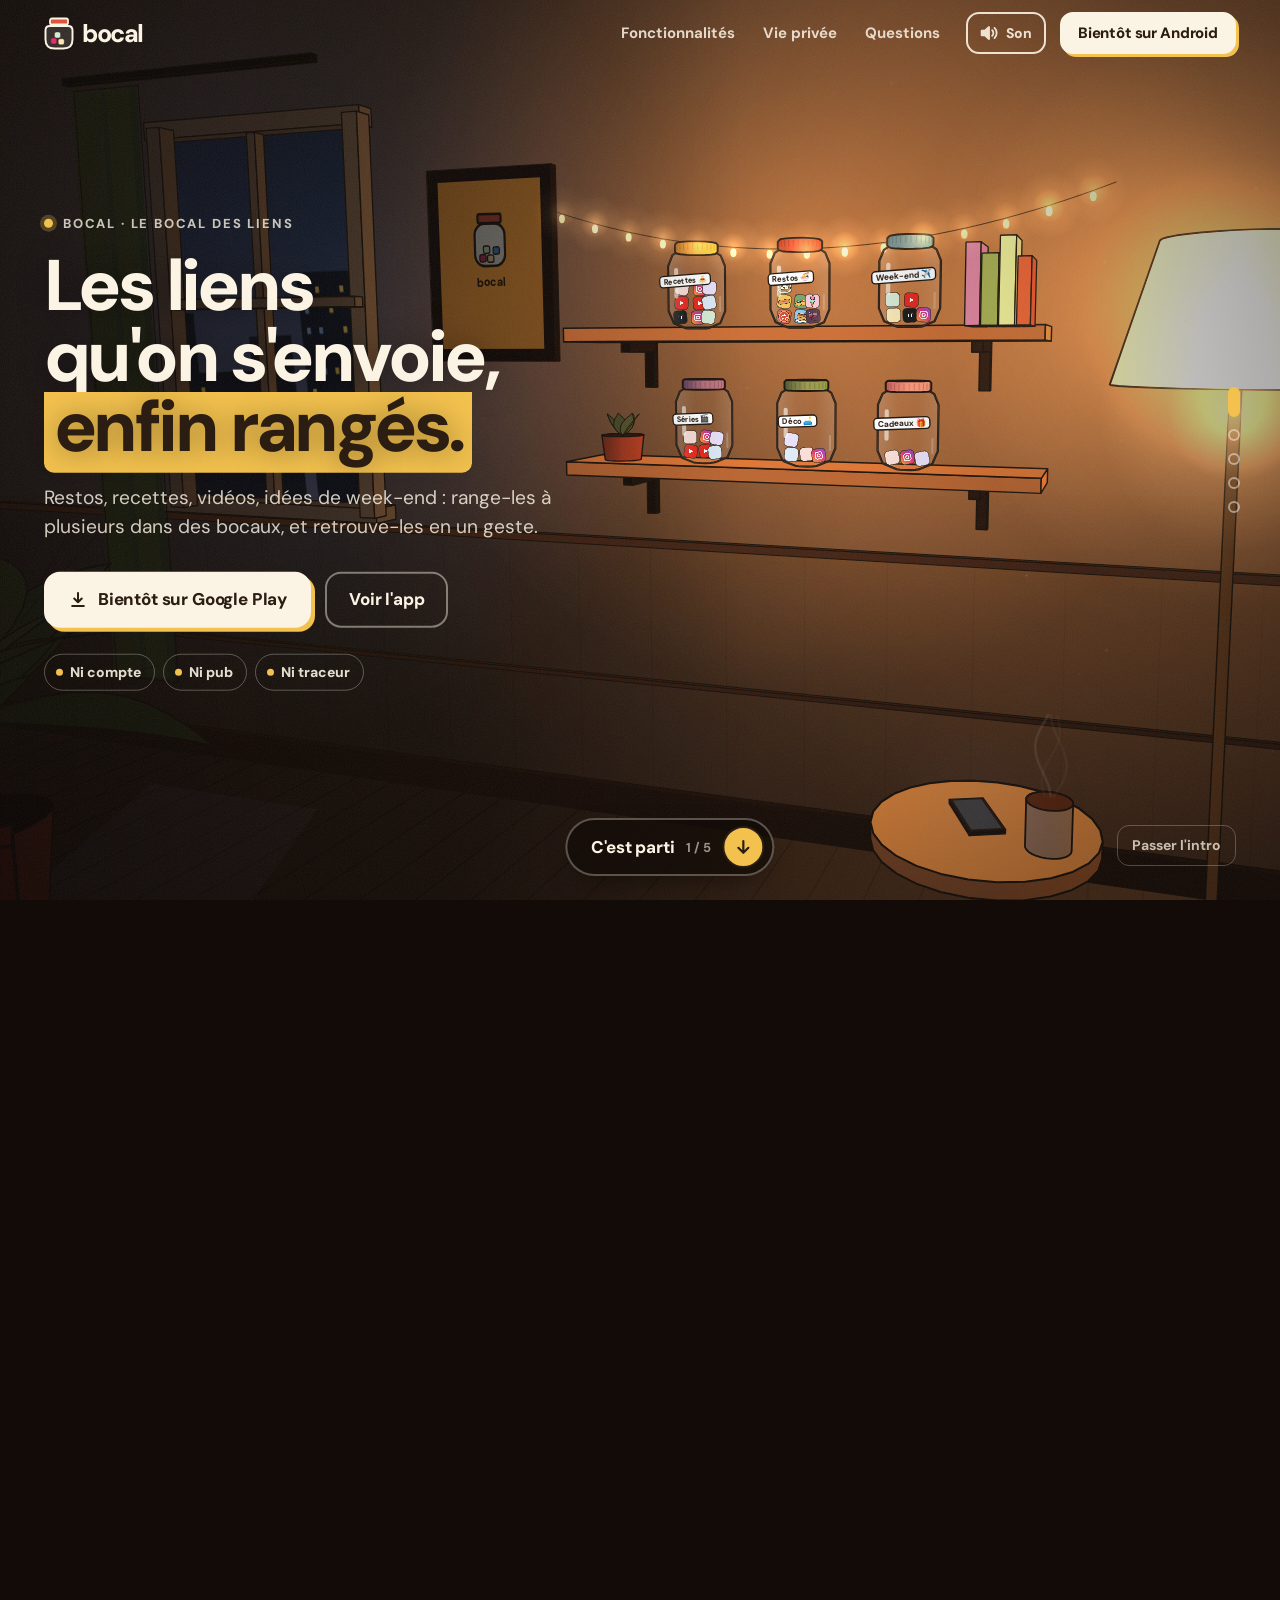
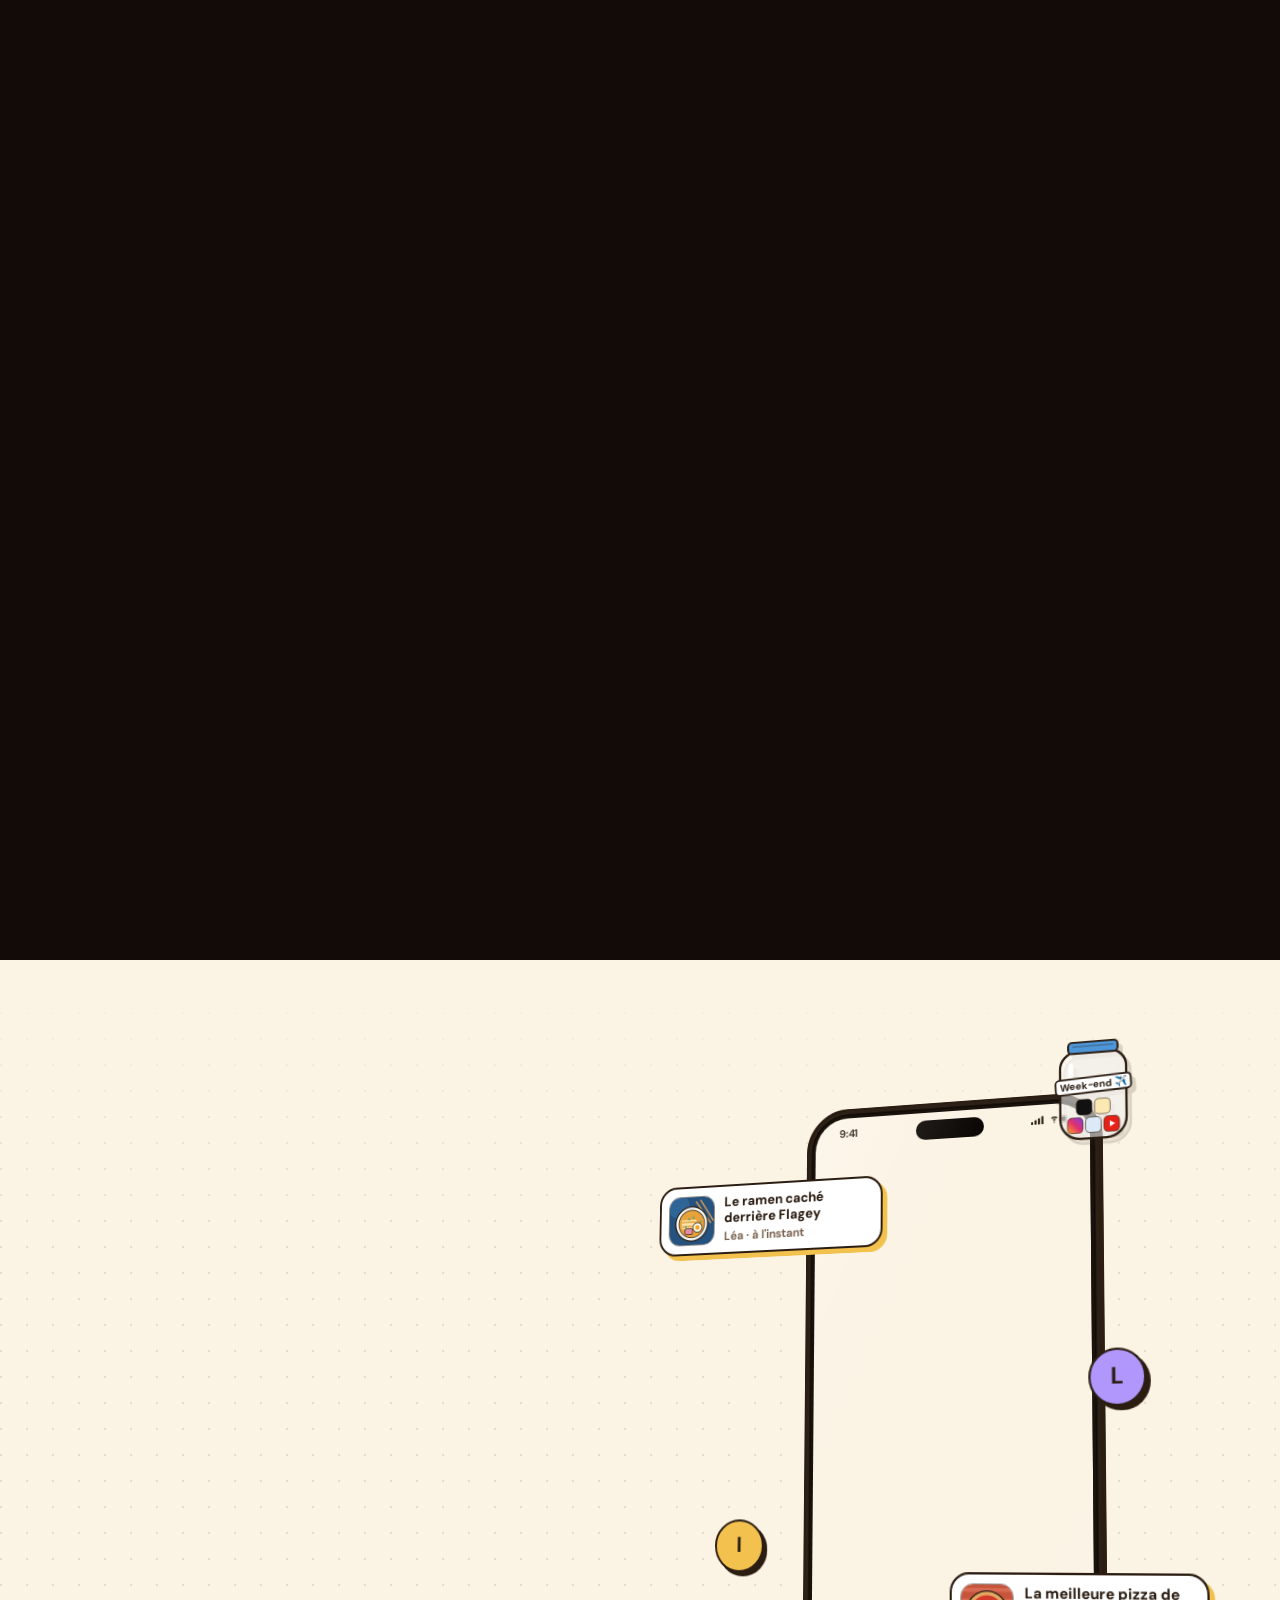
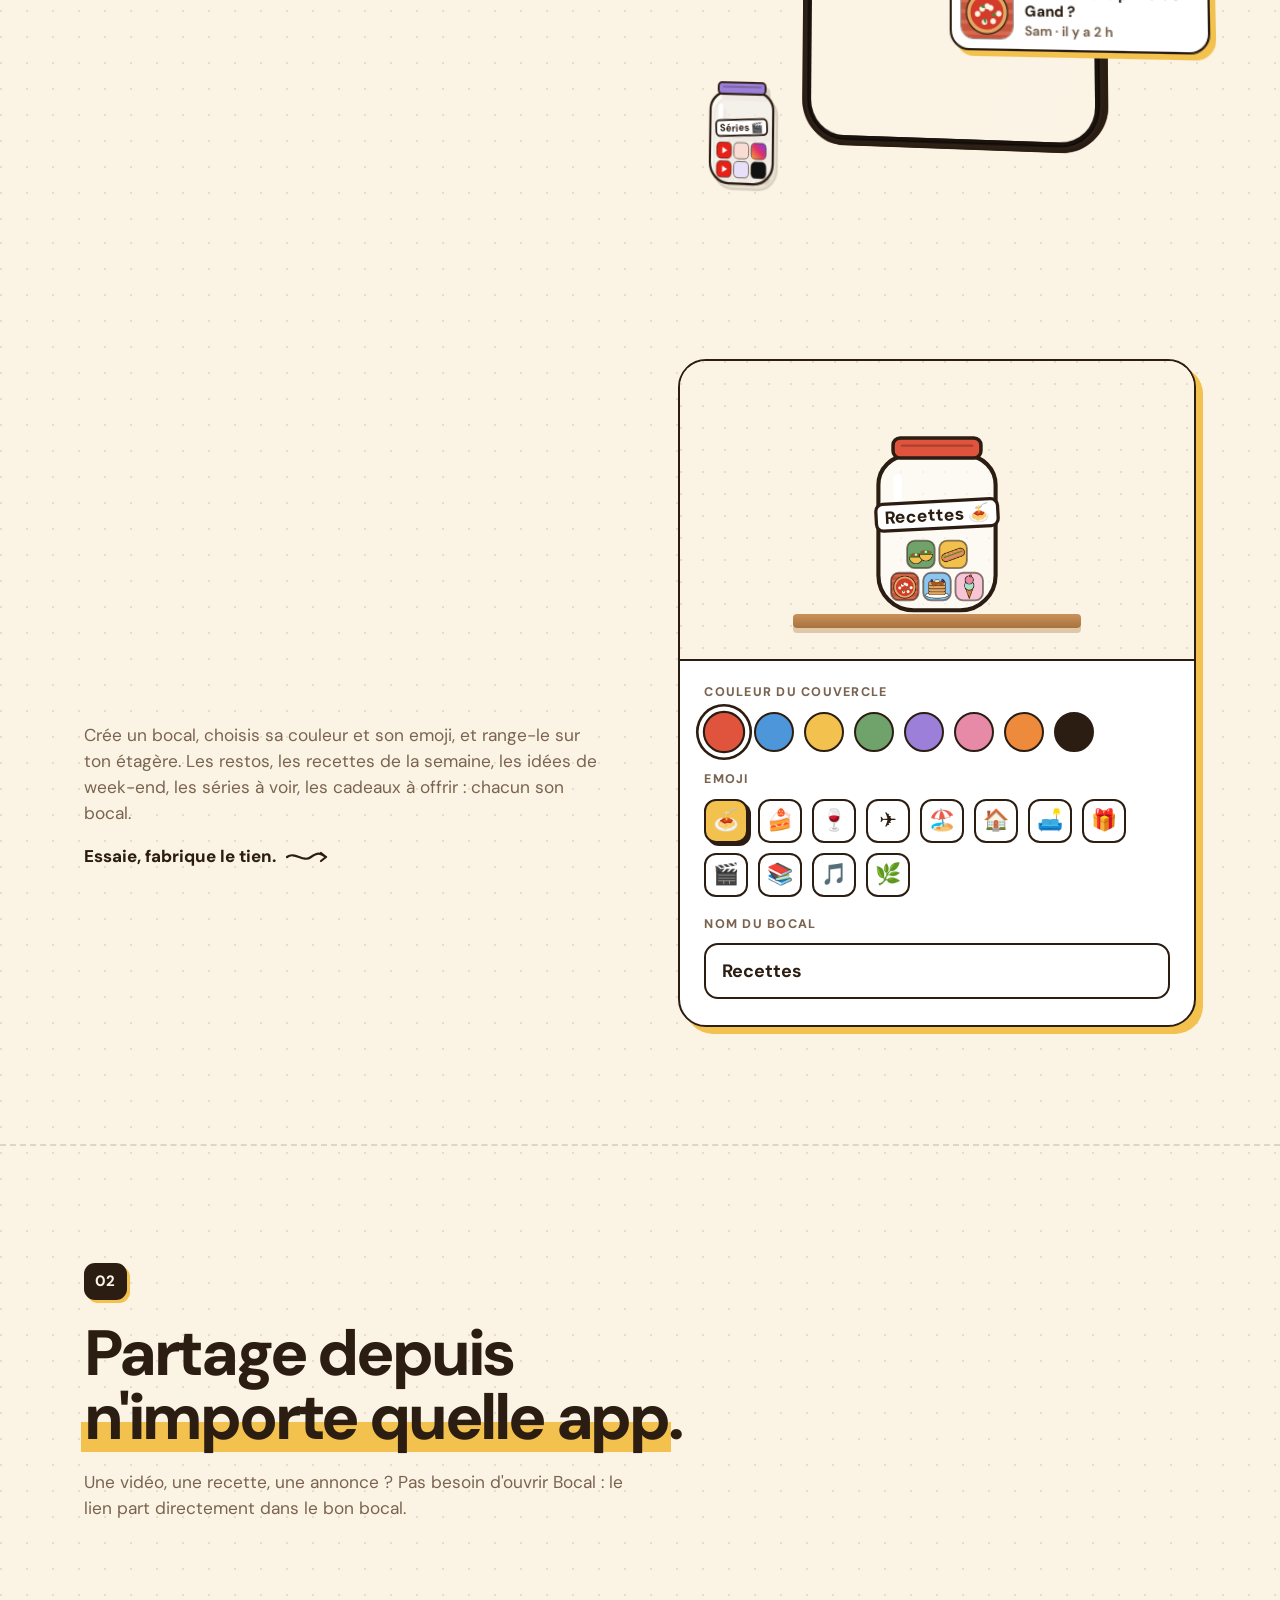
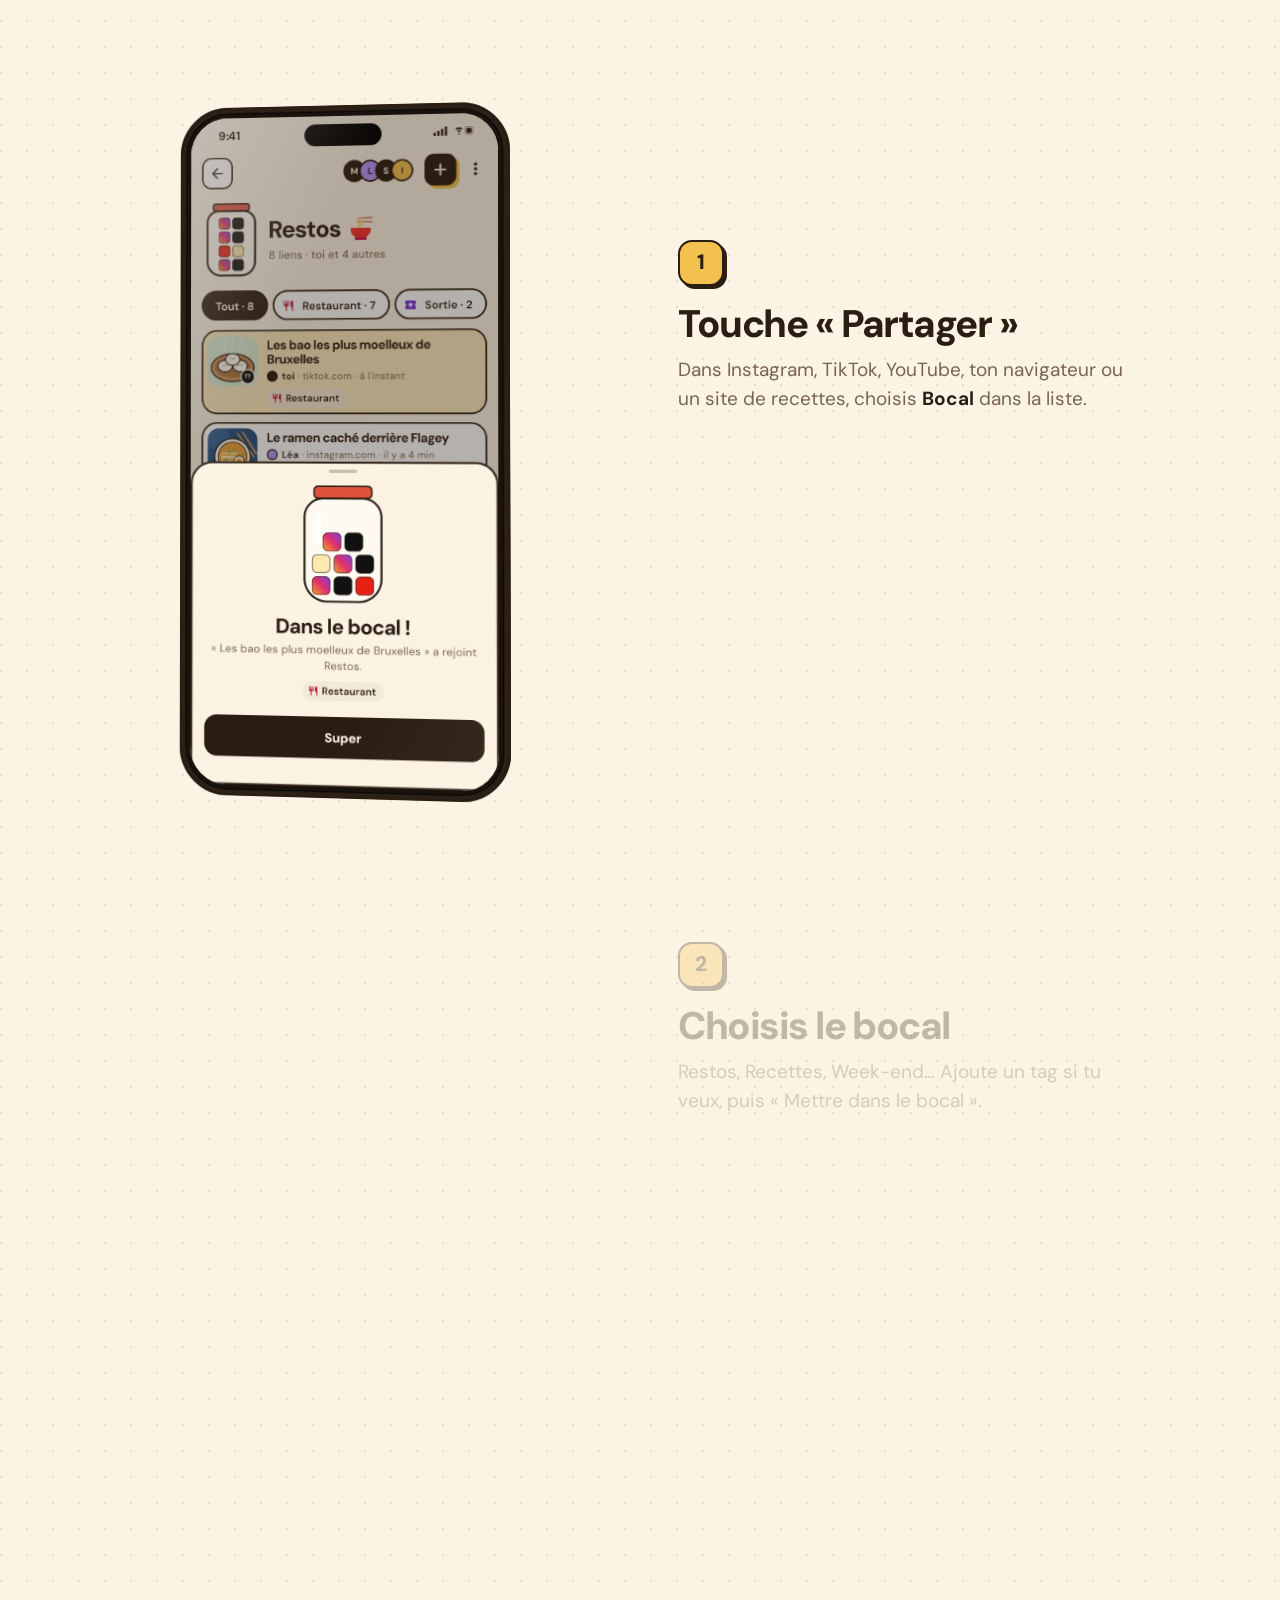
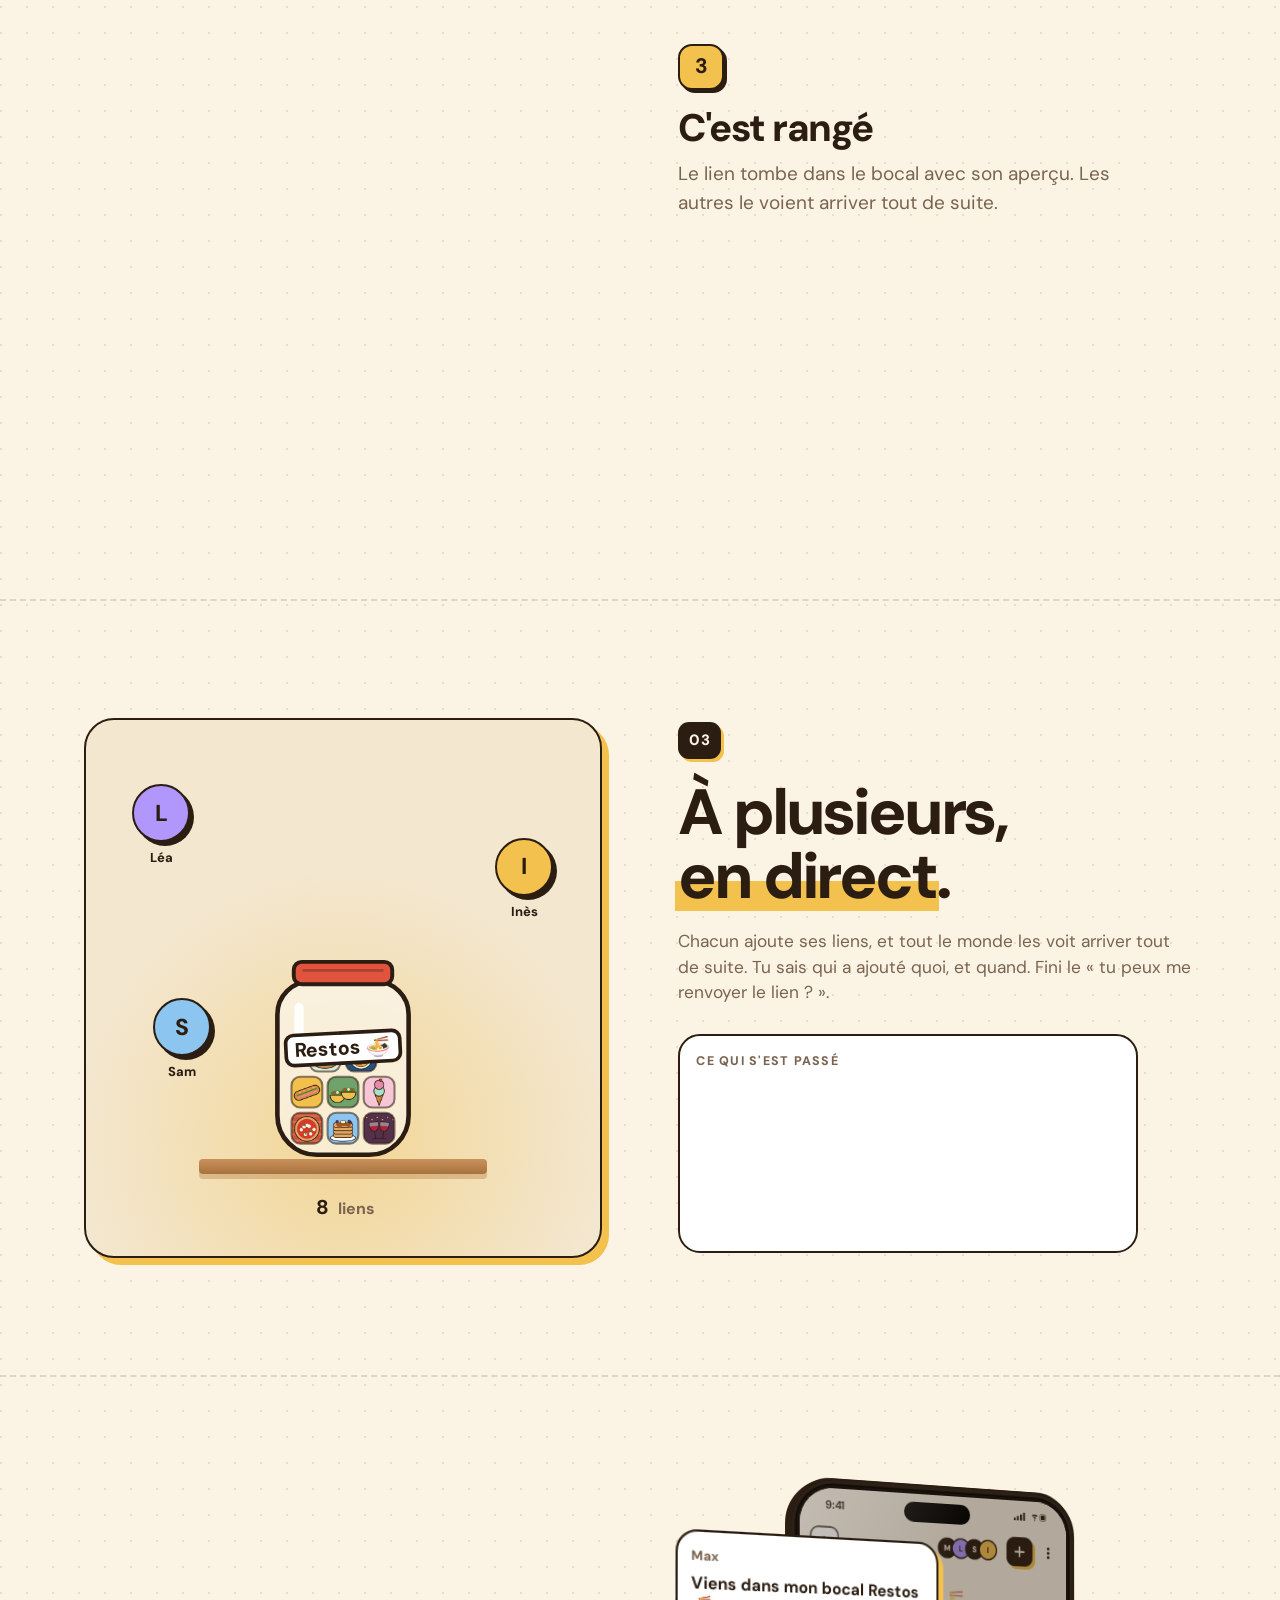
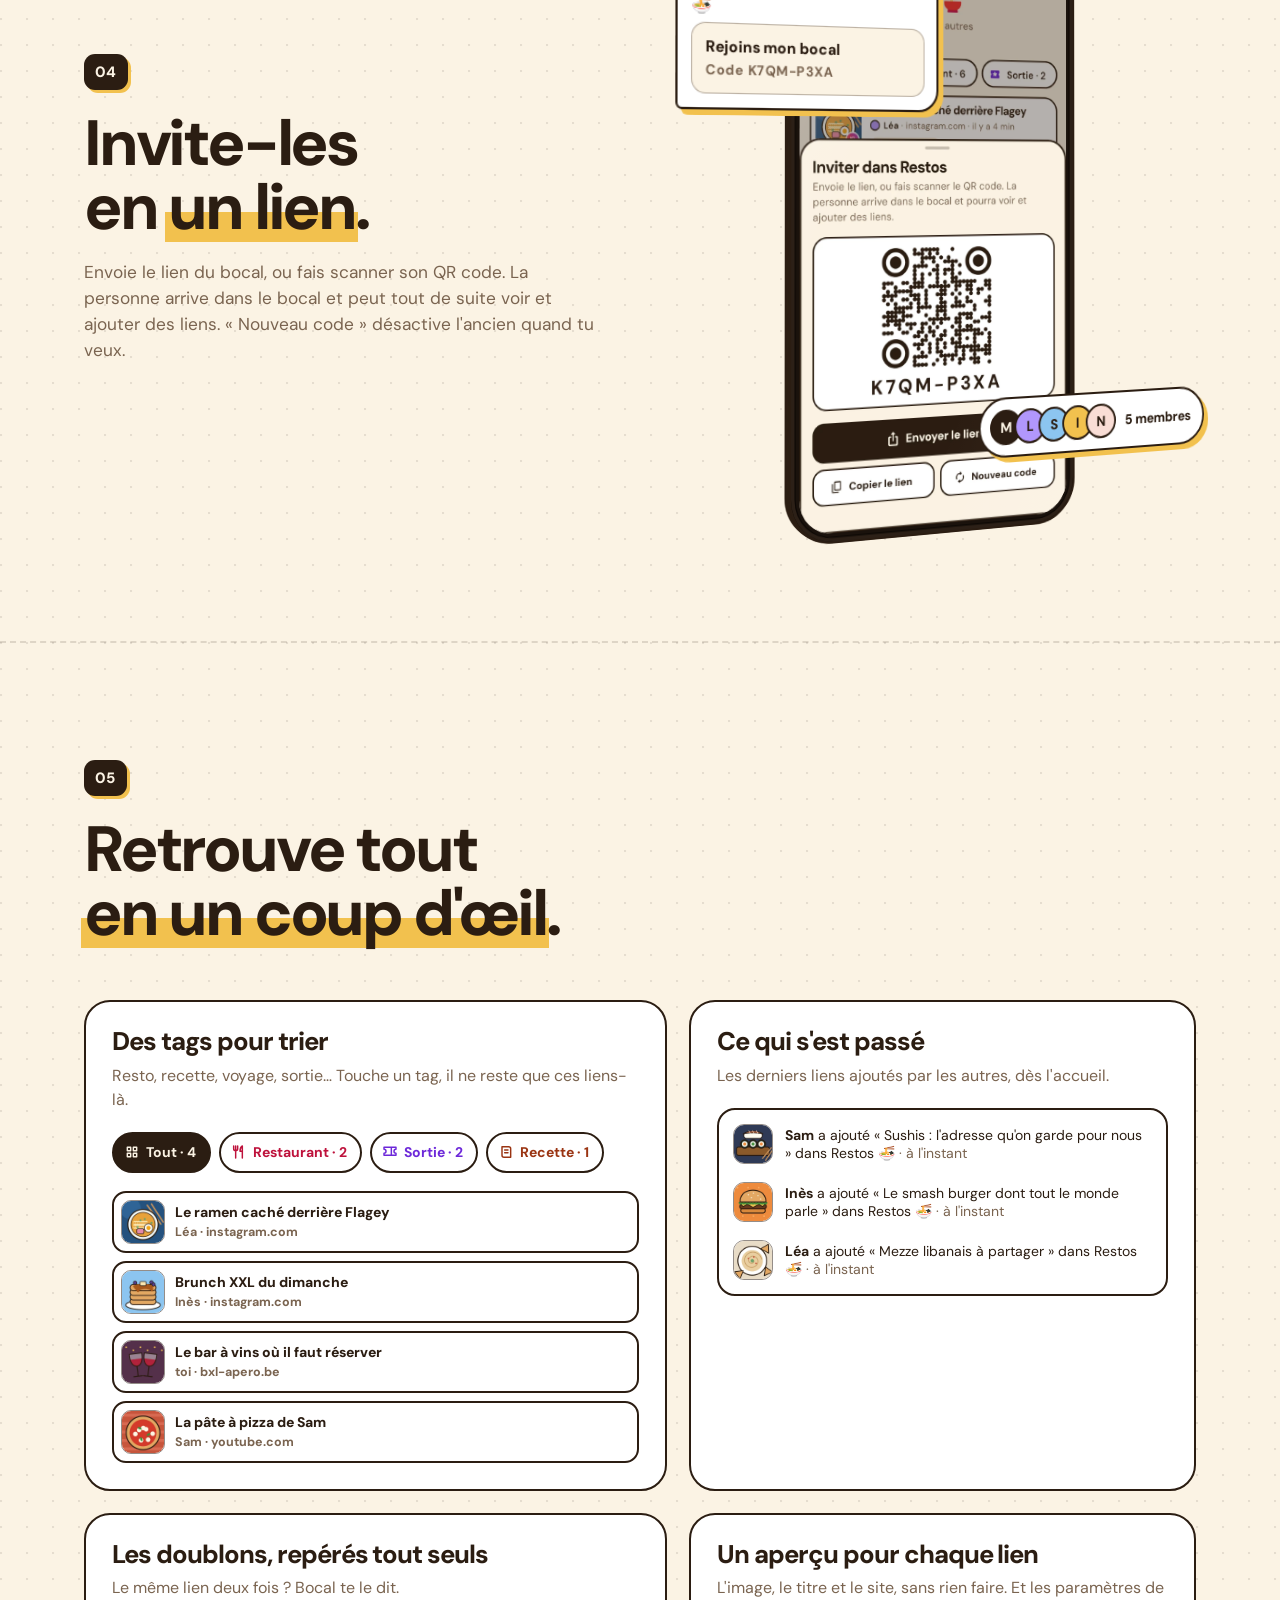
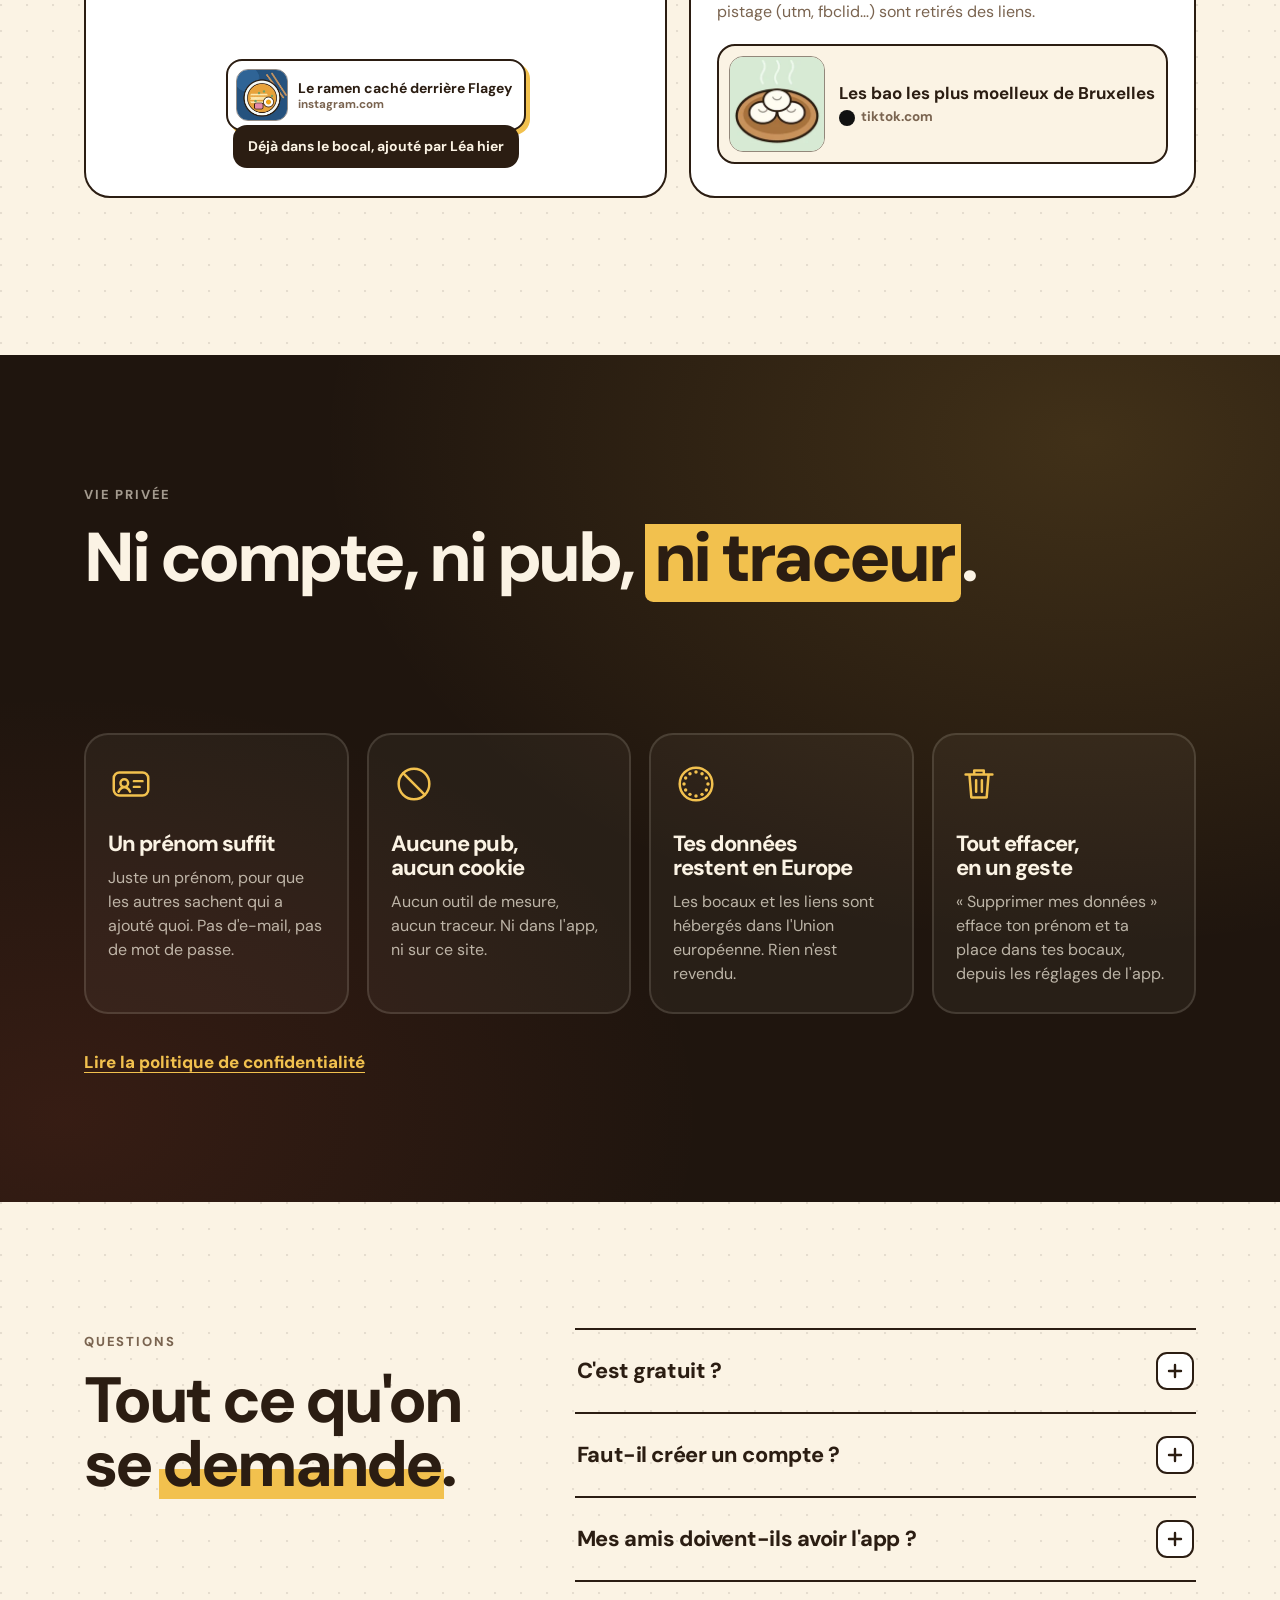
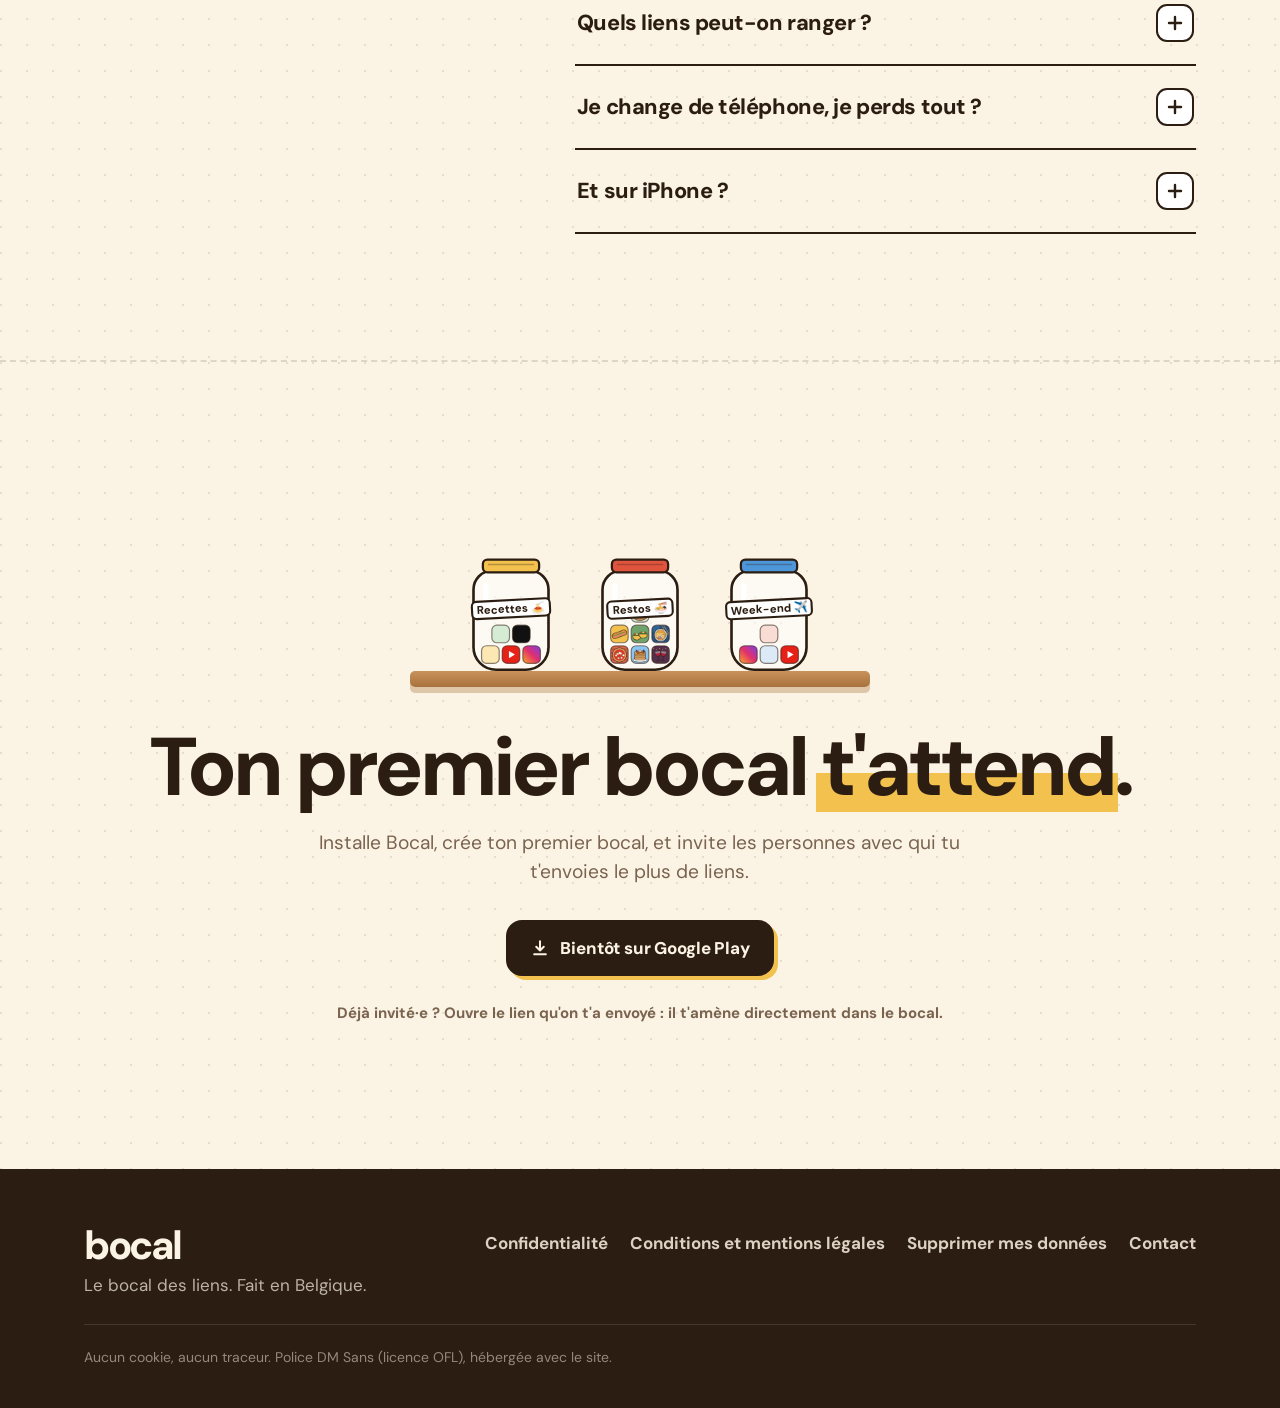
==== commit ead7b061: "Site vitrine : bouton « Suivant » toujours visible et sons de l'intro Un bouton en bas de l'écran pa" ====
--- a/index.html
+++ b/index.html
@@ -34,7 +34,7 @@
     <a href="#vie-privee">Vie privée</a>
     <a href="#faq">Questions</a>
   </nav>
-  <button class="sound" type="button" aria-pressed="false" data-sound>
+  <button class="sound" type="button" aria-pressed="true" data-sound>
     <svg viewBox="0 0 24 24" aria-hidden="true"><path class="spk" d="M4 9.5h3.5L12 5.5v13l-4.5-4H4z"/><path class="wave" d="M15.5 9a4.2 4.2 0 0 1 0 6M18 6.5a7.6 7.6 0 0 1 0 11"/><path class="mute" d="M16 9.5l5 5m0-5l-5 5"/></svg>
     <span class="sound-label">Son</span>
   </button>
@@ -79,9 +79,15 @@
         <p class="cap-title">Viens voir <mark>dedans</mark>.</p>
       </div>
 
-      <div class="scroll-hint" data-show="0,0.03" aria-hidden="true">
-        <span class="mouse"><i></i></span>
-        <span>Fais défiler</span>
+      <div class="dock" data-show="0,0.8">
+        <button class="dock-back is-hidden" type="button" data-step="-1" aria-label="Étape précédente">
+          <svg viewBox="0 0 24 24" aria-hidden="true"><path d="M12 19V5m0 0l-6 6m6-6l6 6"/></svg>
+        </button>
+        <button class="dock-next" type="button" data-step="1">
+          <span class="dock-label">C'est parti</span>
+          <span class="dock-count">1 / 5</span>
+          <span class="dock-arrow"><svg viewBox="0 0 24 24" aria-hidden="true"><path d="M12 5v14m0 0l-6-6m6 6l6-6"/></svg></span>
+        </button>
       </div>
       <a class="skip-intro" href="#bienvenue" data-show="0.02,0.86">Passer l'intro</a>
       <nav class="beats" data-show="0,0.86" aria-label="Étapes de l'intro">
--- a/style.css
+++ b/style.css
@@ -147,7 +147,7 @@
 }
 
 .cap {
-  position: absolute; z-index: 3; left: var(--gutter); bottom: clamp(32px, 10vh, 110px);
+  position: absolute; z-index: 3; left: var(--gutter); bottom: clamp(112px, 16vh, 170px);
   max-width: min(640px, calc(100vw - 2 * var(--gutter)));
   color: var(--paper);
   opacity: 0; transform: translateY(22px);
@@ -191,13 +191,49 @@
 .mouse i { position: absolute; left: 50%; top: 7px; width: 4px; height: 8px; margin-left: -2px; border-radius: 2px; background: var(--sticker); animation: wheel 1.8s var(--ease-out) infinite; }
 @keyframes wheel { 0% { transform: translateY(0); opacity: 1; } 70% { transform: translateY(11px); opacity: 0; } 100% { opacity: 0; } }
 .skip-intro {
-  position: absolute; z-index: 3; right: var(--gutter); bottom: 22px;
+  position: absolute; z-index: 3; right: var(--gutter); bottom: 34px;
   color: rgba(251, 243, 228, .75); font-weight: 700; font-size: 14px; text-decoration: none;
   padding: 9px 14px; border-radius: 12px; border: 1.5px solid rgba(251, 243, 228, .25);
   opacity: 0; visibility: hidden; transition: opacity .4s, visibility 0s .4s, border-color .2s;
 }
 .skip-intro.is-on { opacity: 1; visibility: visible; transition: opacity .4s, visibility 0s; }
 .skip-intro:hover { border-color: rgba(251, 243, 228, .7); color: var(--paper); }
+.dock {
+  position: absolute; z-index: 4; left: 50%; bottom: max(24px, env(safe-area-inset-bottom) + 14px);
+  display: flex; align-items: center; gap: 10px;
+  opacity: 0; visibility: hidden; transform: translate(-50%, 18px);
+  transition: opacity .45s var(--ease-out), transform .6s var(--ease-out), visibility 0s .6s;
+}
+.dock.is-on { opacity: 1; visibility: visible; transform: translate(-50%, 0); transition: opacity .45s var(--ease-out), transform .6s var(--ease-out), visibility 0s; }
+.dock-next, .dock-back {
+  border: 2px solid rgba(251, 243, 228, .3); background: rgba(18, 11, 7, .74); color: var(--paper); cursor: pointer;
+  box-shadow: 0 10px 30px -12px rgba(0, 0, 0, .6);
+}
+.dock-next {
+  display: inline-flex; align-items: center; gap: 12px; height: 58px; padding: 0 8px 0 24px; border-radius: 999px;
+  font: 800 17px/1 "DM Sans", system-ui, sans-serif; letter-spacing: -0.01em; white-space: nowrap;
+  transition: transform .2s var(--ease-out), border-color .25s, background .25s;
+}
+.dock-next:hover { border-color: rgba(251, 243, 228, .65); background: rgba(18, 11, 7, .86); }
+.dock-next:active { transform: scale(.96); }
+.dock-count { font-weight: 700; font-size: 13px; color: rgba(251, 243, 228, .58); font-variant-numeric: tabular-nums; }
+.dock-arrow {
+  width: 42px; height: 42px; border-radius: 50%; display: grid; place-items: center;
+  background: var(--sticker); color: var(--ink); border: 2px solid var(--ink);
+}
+.dock svg { width: 20px; height: 20px; fill: none; stroke: currentColor; stroke-width: 2.6; stroke-linecap: round; stroke-linejoin: round; }
+.dock-arrow svg { animation: nudge 1.9s var(--ease-out) infinite; }
+@keyframes nudge { 0%, 55%, 100% { transform: none; } 28% { transform: translateY(3px); } }
+.dock-back {
+  width: 50px; height: 50px; padding: 0; border-radius: 50%; display: grid; place-items: center;
+  transition: opacity .3s, transform .35s var(--ease-back), border-color .25s, background .25s;
+}
+.dock-back:hover { border-color: rgba(251, 243, 228, .65); }
+.dock-back.is-hidden { opacity: 0; transform: scale(.5); pointer-events: none; }
+.dock-label { min-width: 4.6em; text-align: left; }
+.sound.needs-tap { animation: tapme 1.6s ease-in-out infinite; }
+@keyframes tapme { 50% { box-shadow: 0 0 0 6px rgba(242, 193, 78, .35); } }
+
 .beats {
   position: absolute; z-index: 3; right: calc(var(--gutter) - 4px); top: 50%; transform: translateY(-50%);
   display: flex; flex-direction: column; align-items: center; gap: 12px;
@@ -214,7 +250,6 @@
 .beats button[aria-current="step"] { height: 30px; background: var(--sticker); border-color: var(--sticker); }
 
 @media (max-width: 760px) {
-  .cap { bottom: max(84px, calc(env(safe-area-inset-bottom) + 76px)); }
   .cap-hero { top: auto; bottom: max(30px, env(safe-area-inset-bottom) + 20px); max-width: none; right: var(--gutter); transform: translateY(22px); }
   .cap-hero.is-on { transform: none; }
   .cap-hero h1 { font-size: clamp(36px, 10.4vw, 52px); margin-bottom: 14px; }
@@ -224,11 +259,16 @@
   .pills li { font-size: 13px; padding: 6px 11px 6px 9px; }
   .actions .btn { flex: 1 1 auto; }
   .stage::before { background: linear-gradient(0deg, rgba(10, 6, 3, .92) 0%, rgba(10, 6, 3, .7) 40%, rgba(10, 6, 3, 0) 66%); }
-  .scroll-hint { display: none; }
+  .cap { bottom: max(104px, env(safe-area-inset-bottom) + 96px); }
+  .cap-hero { bottom: max(94px, env(safe-area-inset-bottom) + 86px); }
+  .cap-hero .btn-ghost, .cap-hero .pills { display: none; }
+  .skip-intro { top: max(74px, env(safe-area-inset-top) + 64px); bottom: auto; right: 12px; font-size: 13px; padding: 7px 11px; }
+  .dock-next { height: 54px; font-size: 16px; padding-left: 20px; }
+  .dock-arrow { width: 38px; height: 38px; }
+  .dock-back { width: 46px; height: 46px; }
   .beats { right: 10px; gap: 10px; }
   .beats button { width: 10px; height: 10px; }
   .beats button[aria-current="step"] { height: 24px; }
-  .skip-intro { bottom: max(18px, env(safe-area-inset-bottom) + 8px); }
 }
 
 .world {
@@ -607,7 +647,7 @@
 @media (prefers-reduced-motion: reduce) {
   html { scroll-behavior: auto; }
   .journey { height: 100vh; height: 100svh; }
-  .cap-story, .skip-intro, .scroll-hint, .beats { display: none; }
+  .cap-story, .skip-intro, .scroll-hint, .beats, .dock { display: none; }
   .float-card, .float-jar, .float-avatar, .invite-bubble, .invite-members, .dup-card, .dup-toast, .cap-hero .eyebrow .dot { animation: none; }
   .reveal { transform: none; transition: opacity .4s; }
   .reveal mark { background-size: 100% 100%; transition: none; }
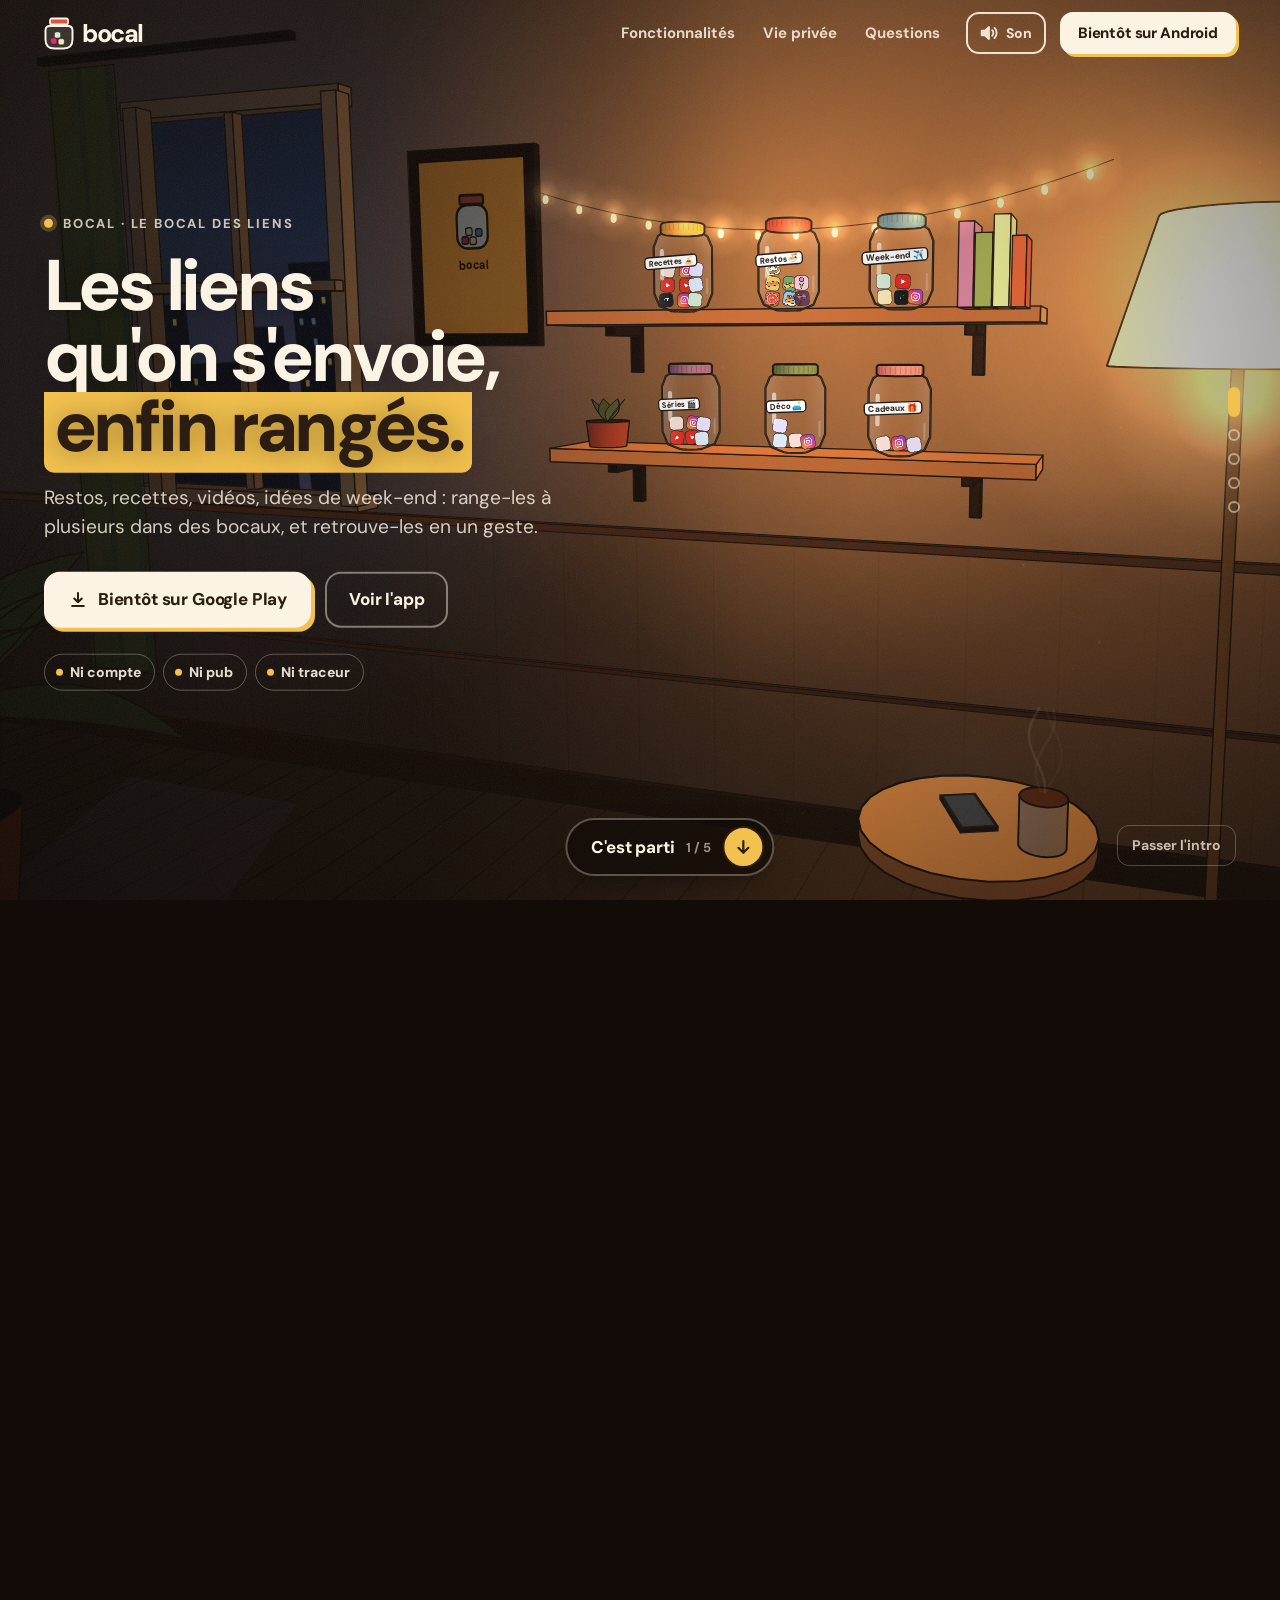
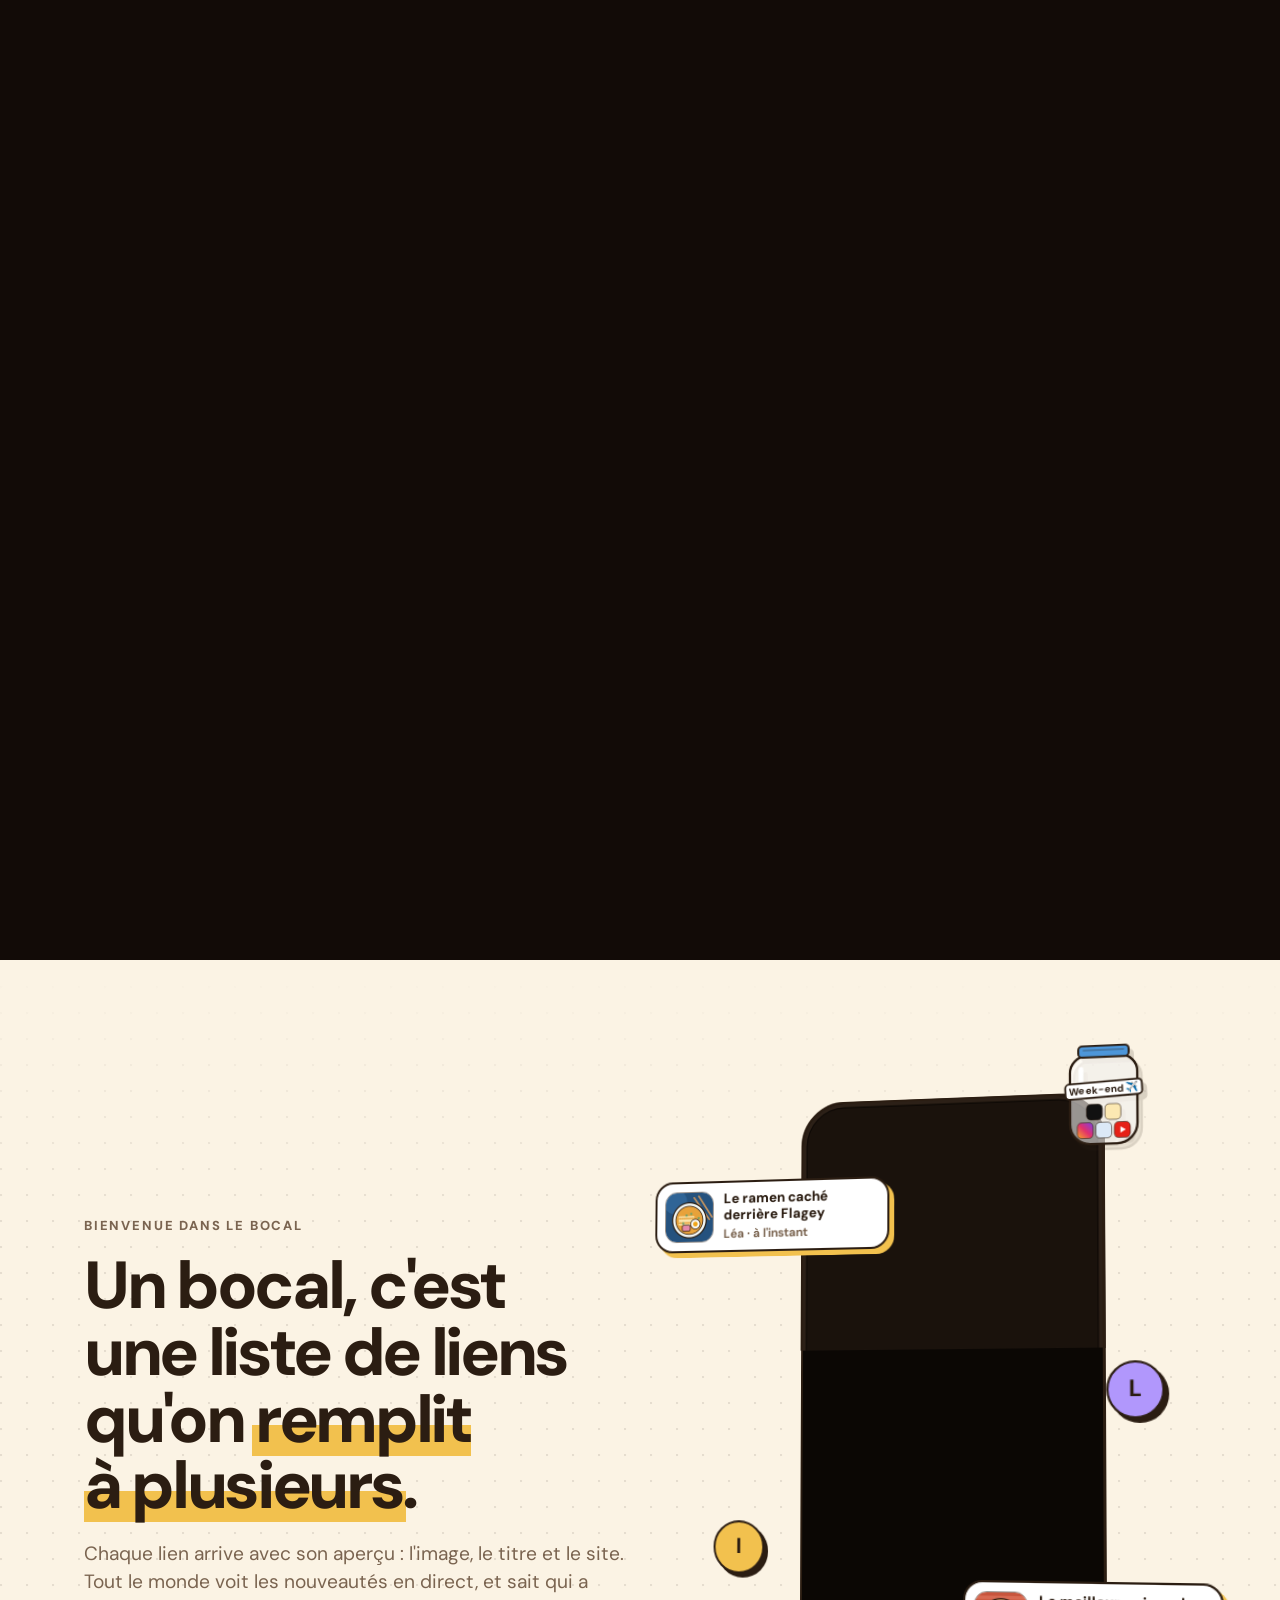
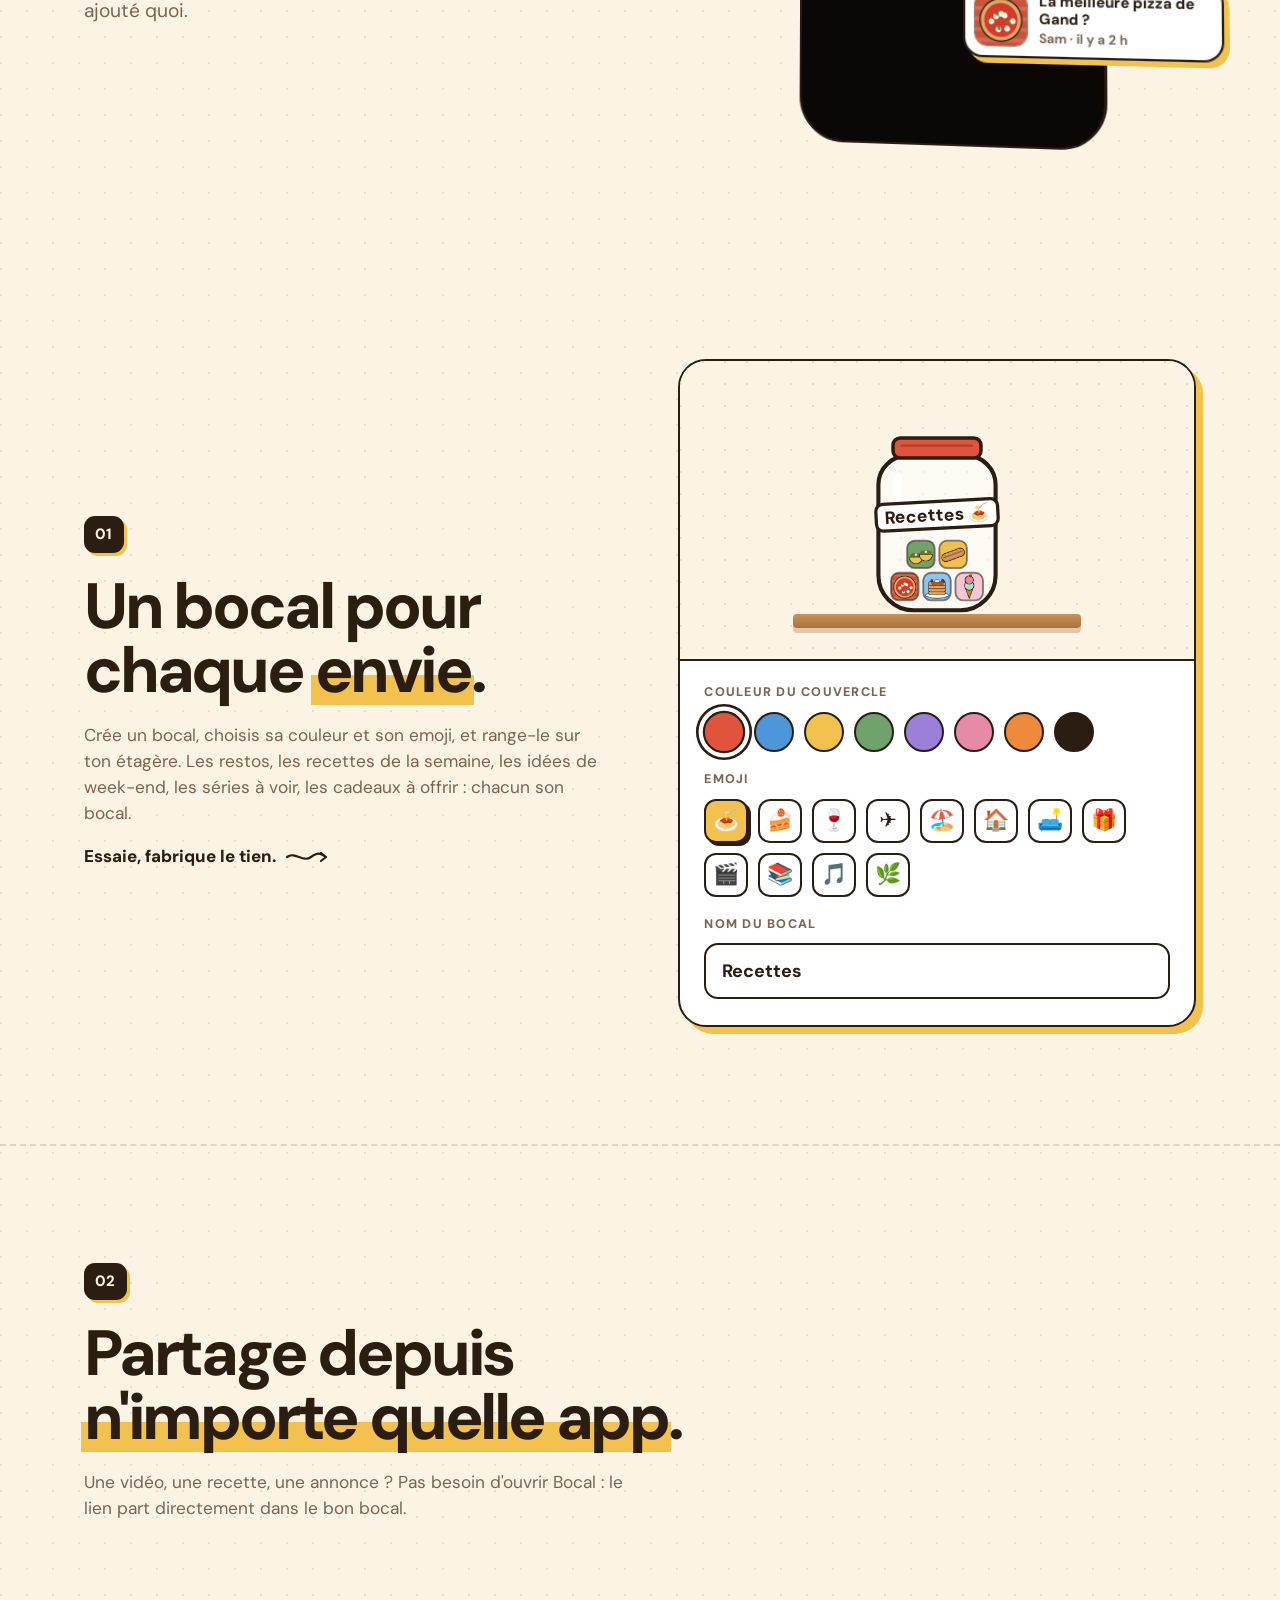
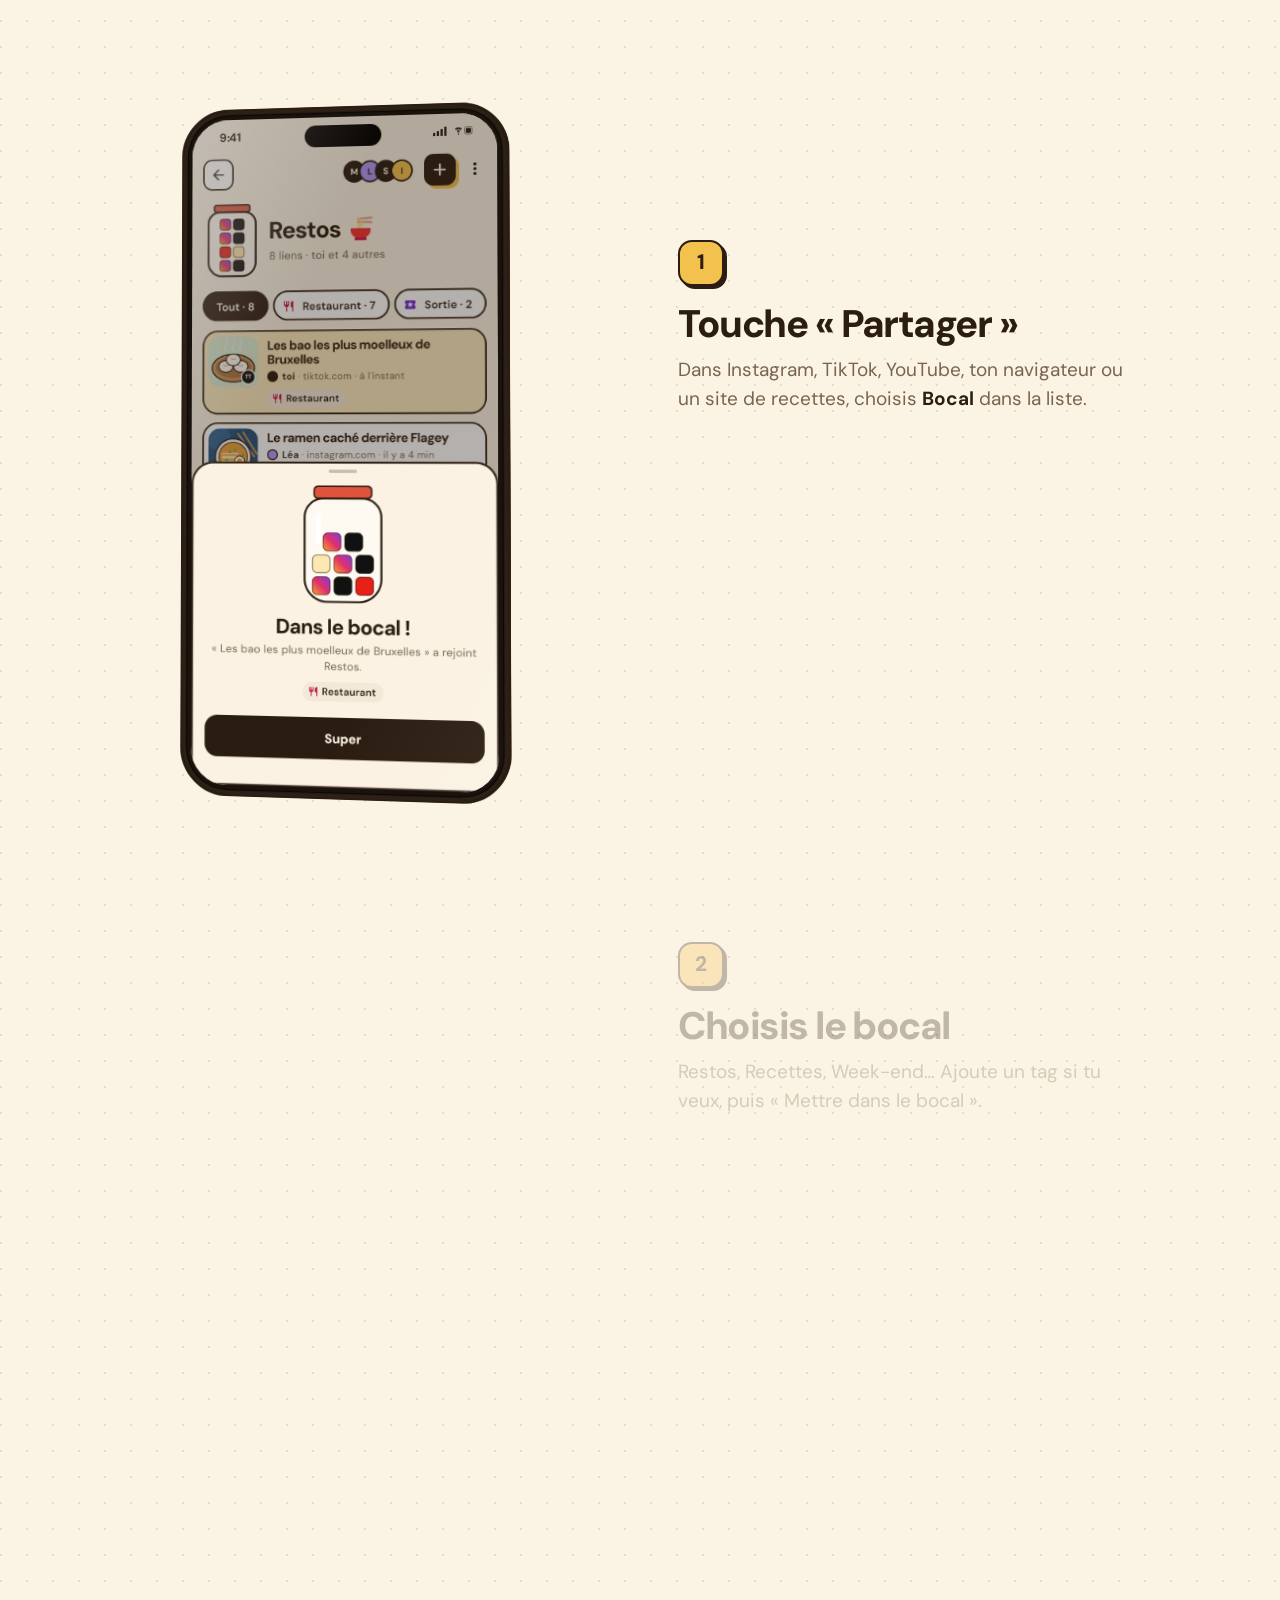
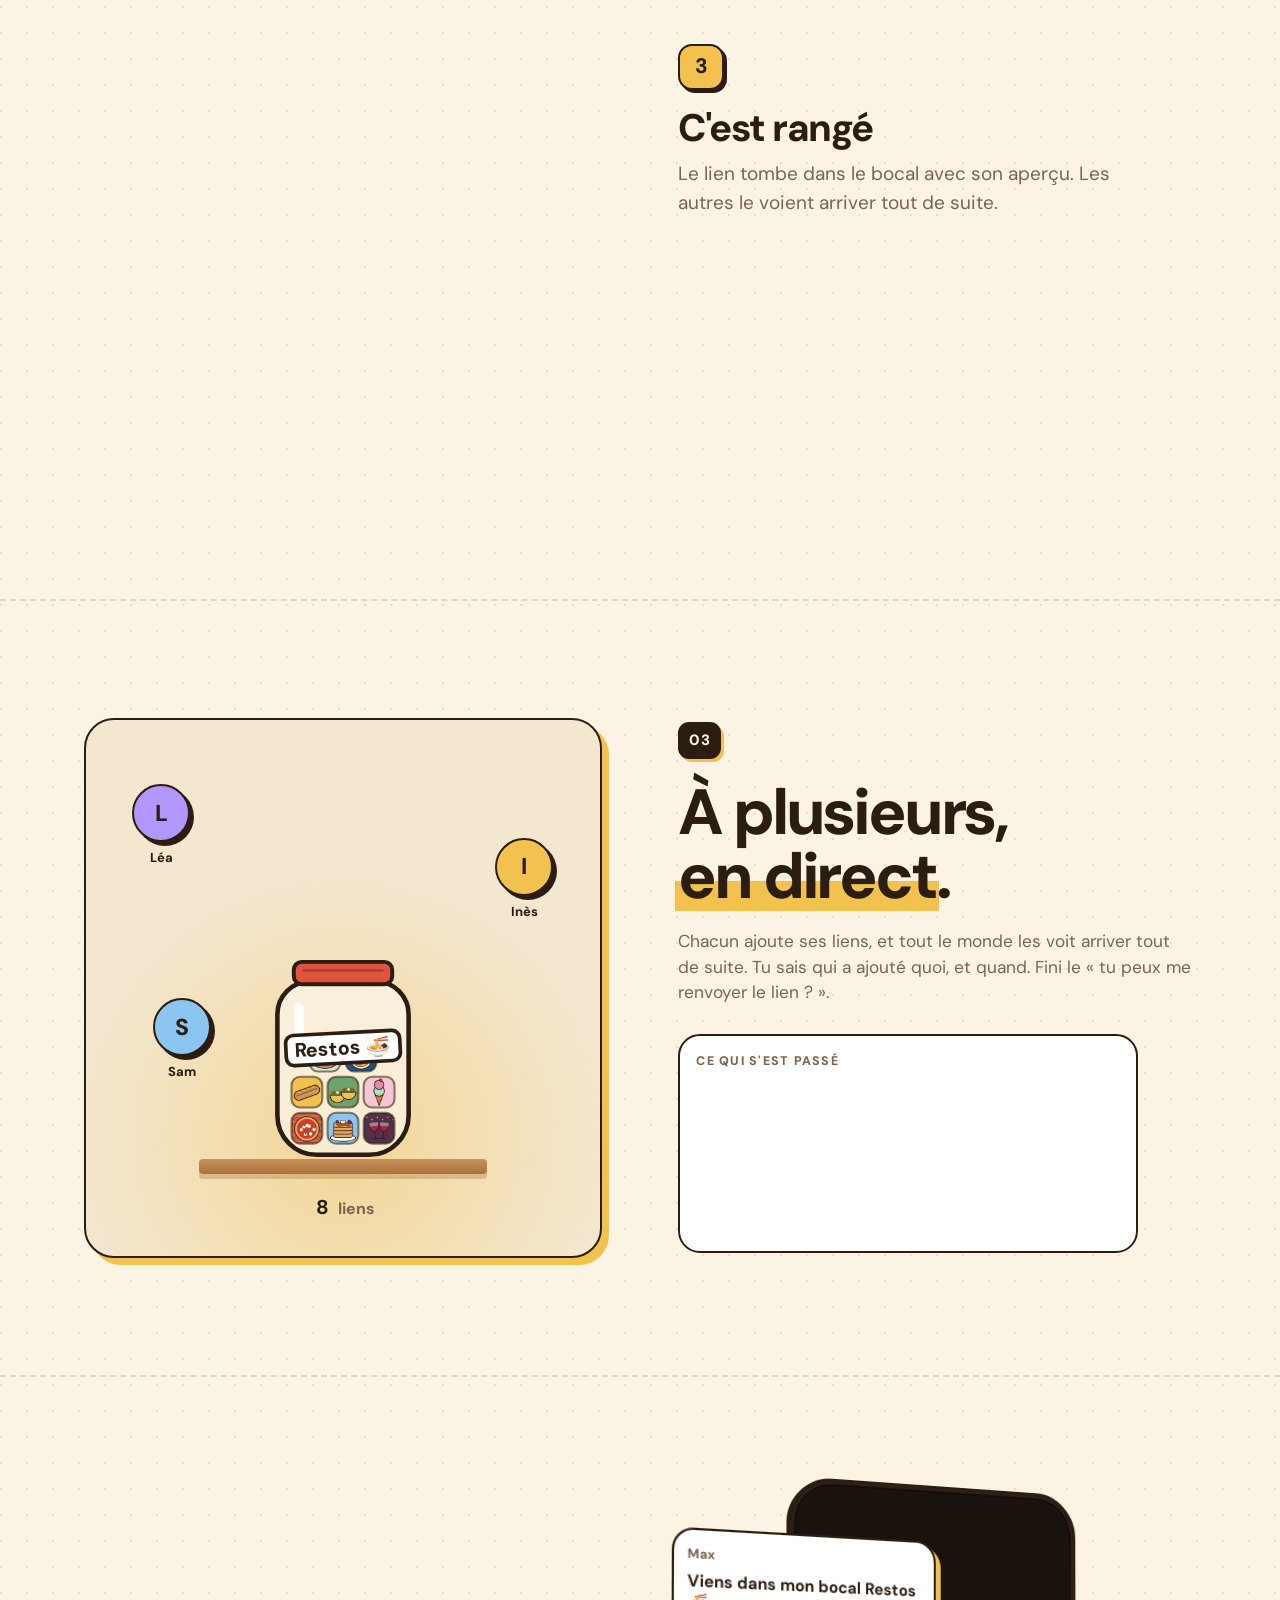
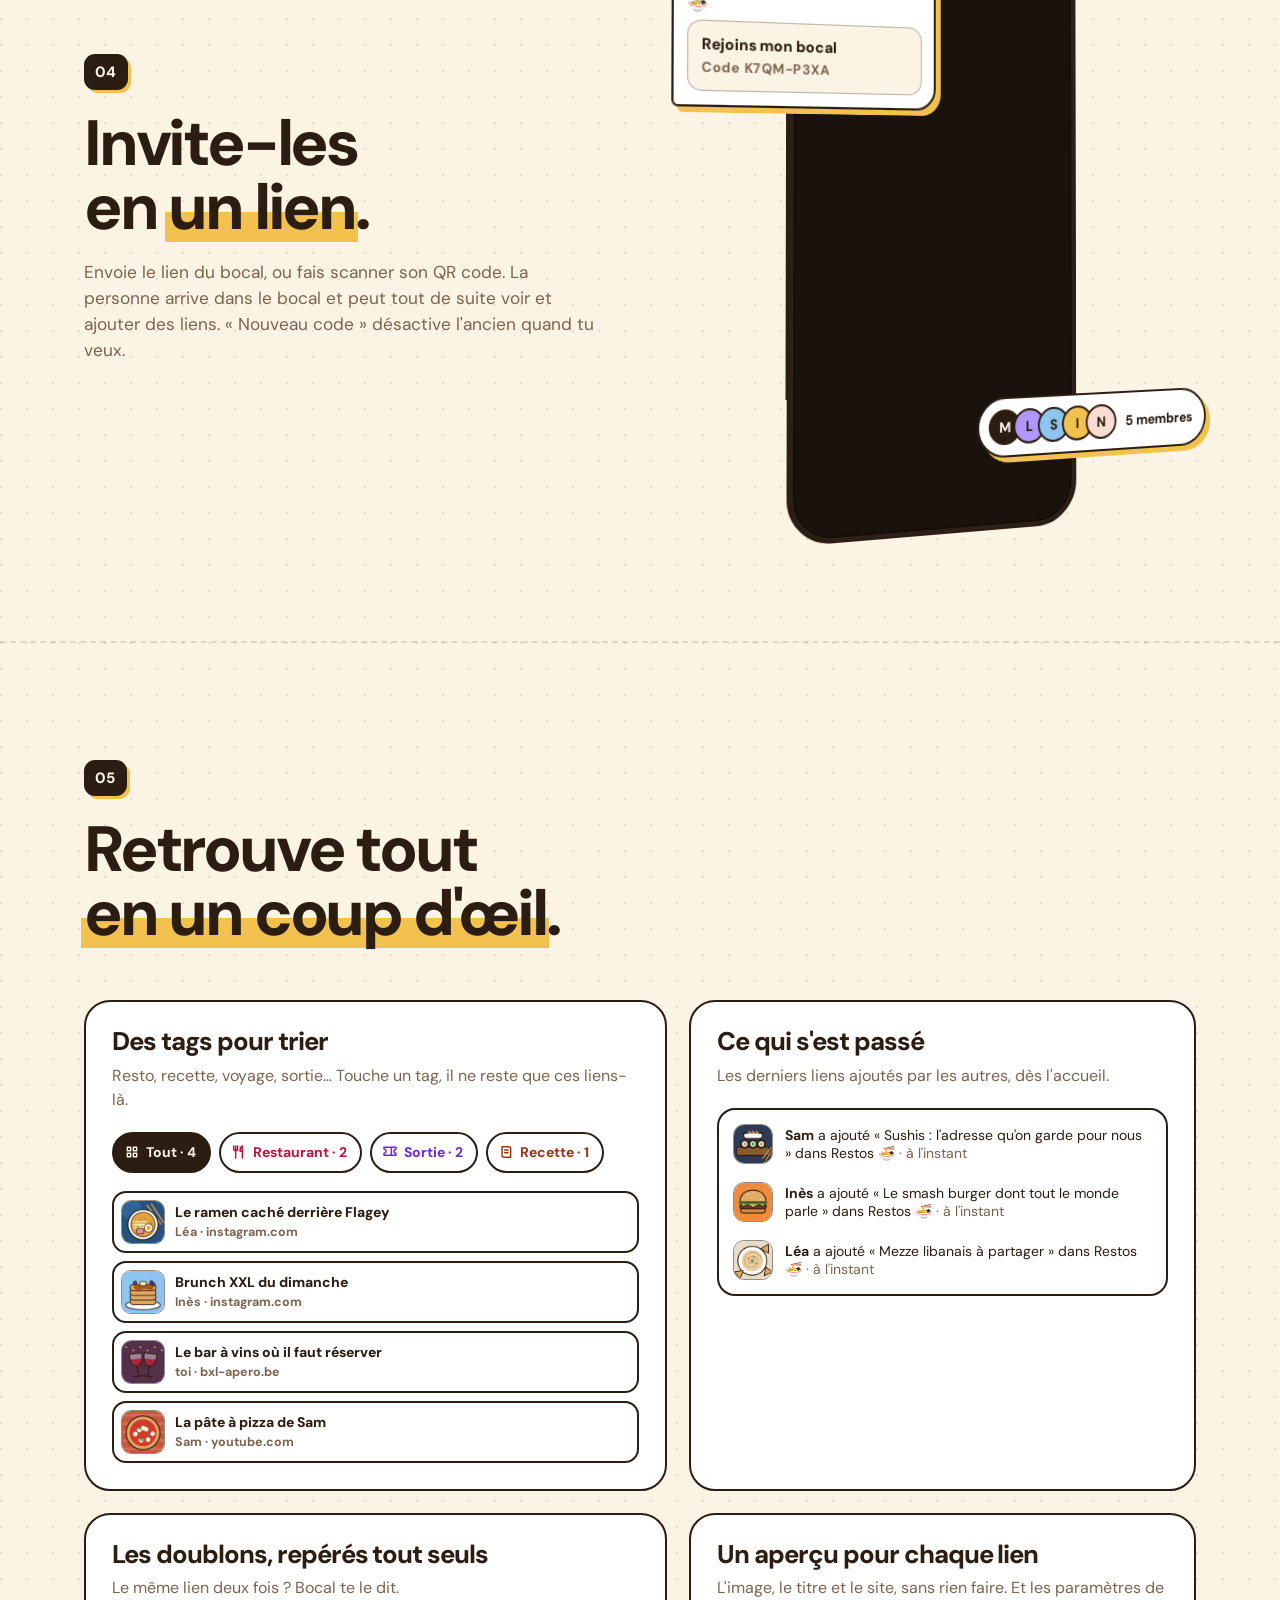
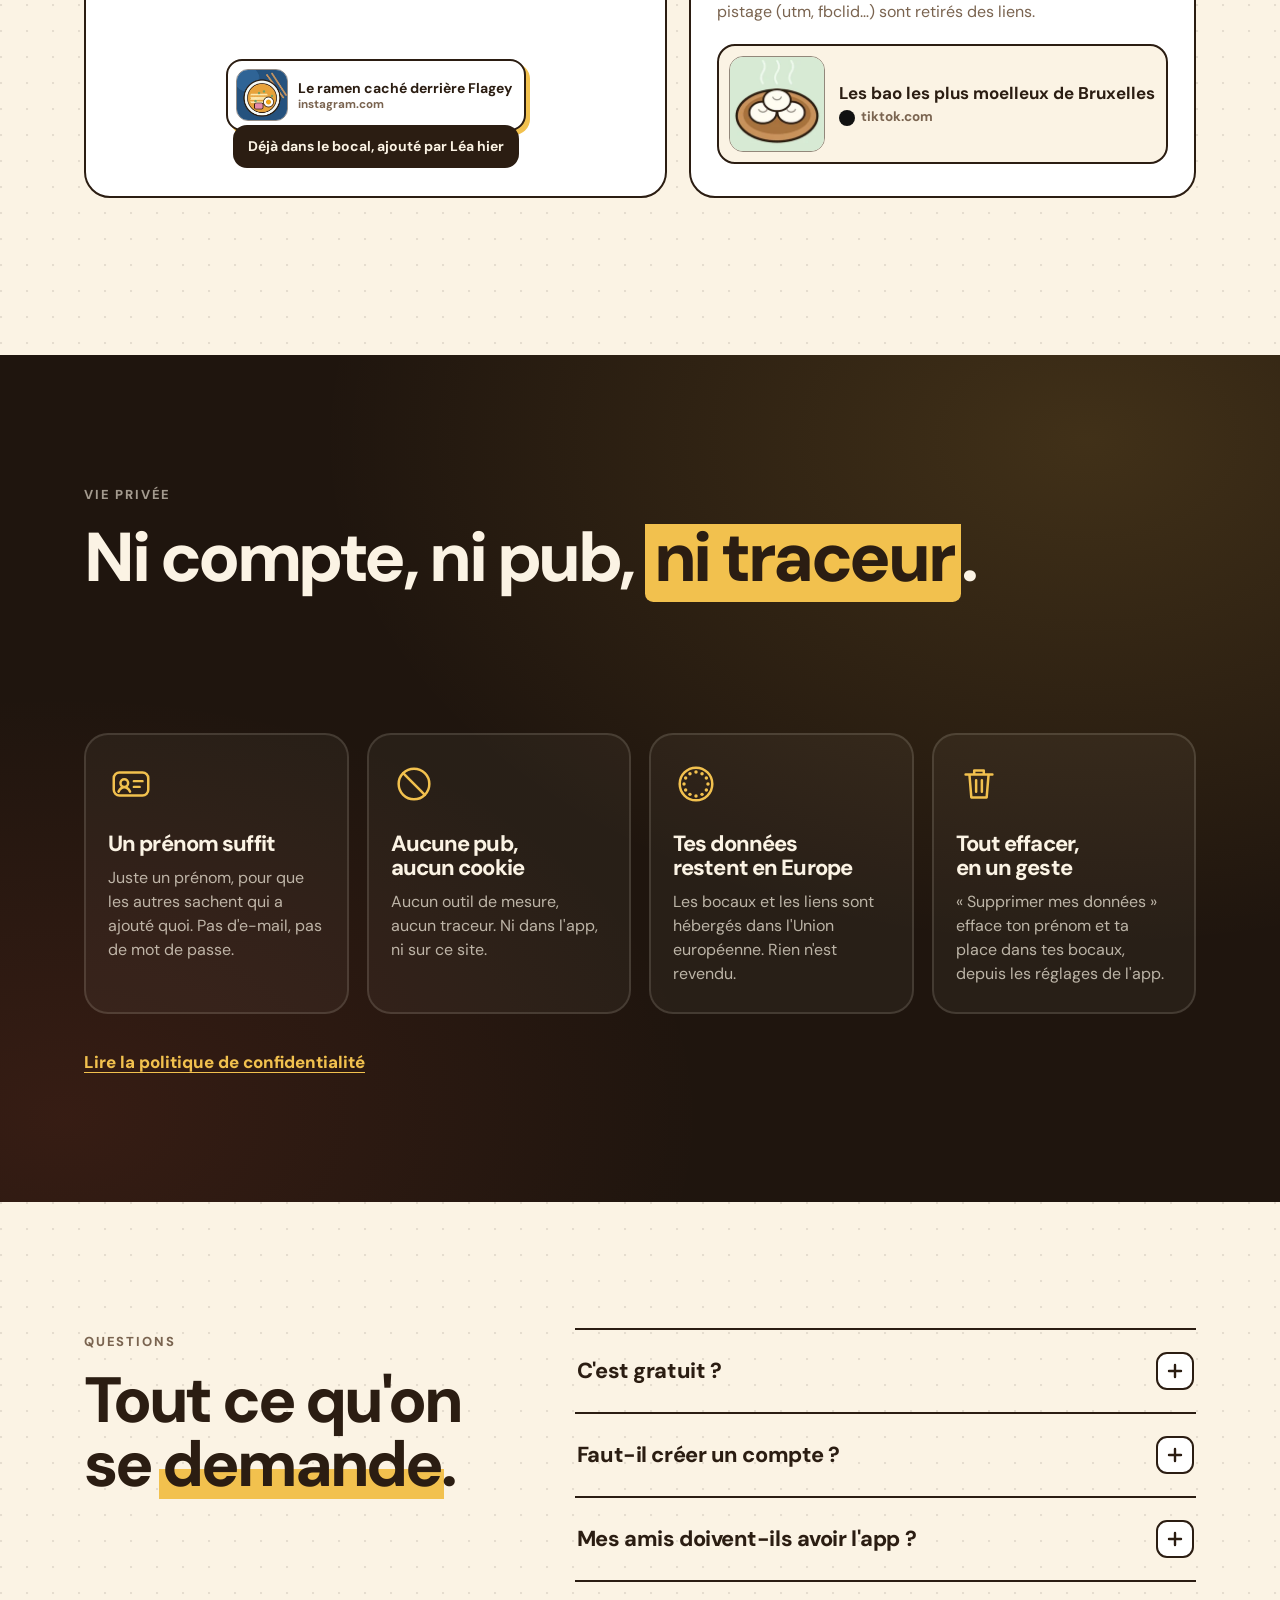
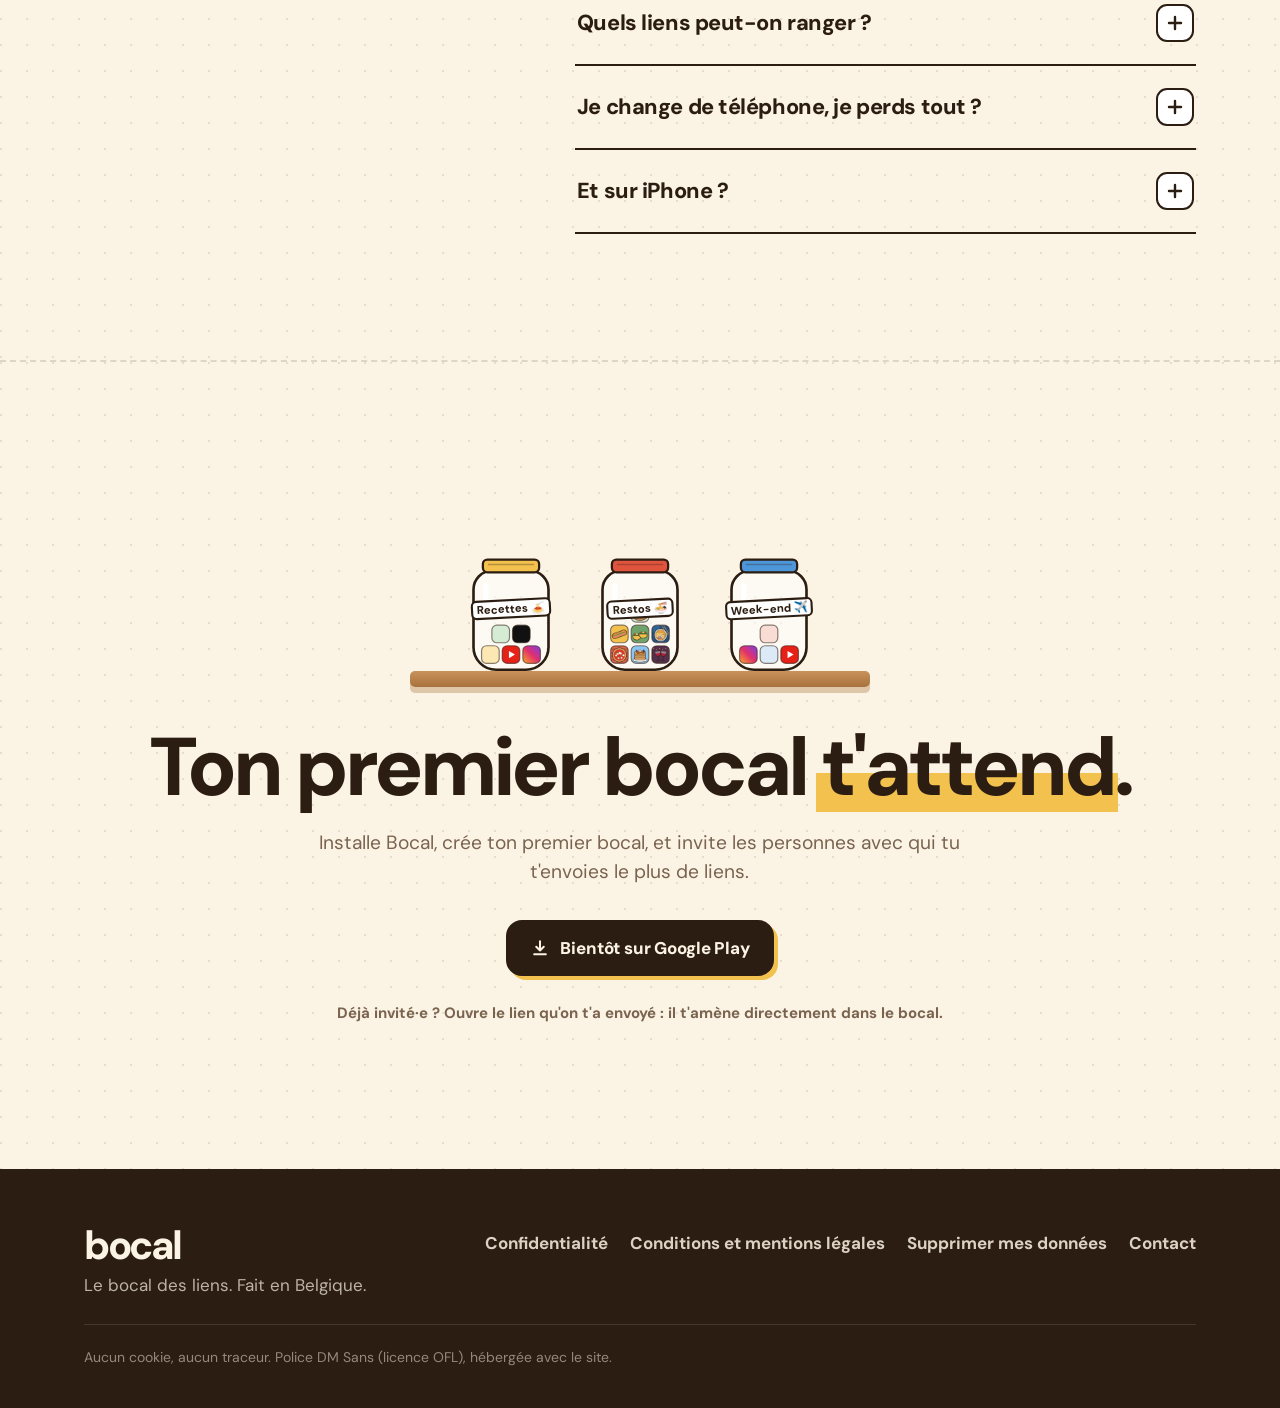
==== commit 6ee8e4b4: "Site vitrine : loader du bocal et fin des écrans noirs Un loader reprend l'intro de l'app (le couver" ====
--- a/index.html
+++ b/index.html
@@ -17,11 +17,24 @@
 <link rel="preload" href="fonts/DMSans-ExtraBold.woff" as="font" type="font/woff" crossorigin>
 <link rel="preload" href="fonts/DMSans-Bold.woff" as="font" type="font/woff" crossorigin>
 <link rel="stylesheet" href="style.css">
-<noscript><style>.cap-hero{opacity:1;visibility:visible;transform:translateY(-50%)}.journey{height:100svh}.reveal{opacity:1;transform:none}</style></noscript>
+<noscript><style>.loader{display:none}.cap-hero{opacity:1;visibility:visible;transform:translateY(-50%)}.journey{height:100svh}.reveal{opacity:1;transform:none}</style></noscript>
 <script src="site.js" defer></script>
 <script src="room.js" defer></script>
 </head>
 <body class="in-room">
+<div class="loader" id="loader" aria-hidden="true">
+  <svg class="loader-jar" viewBox="0 0 100 132">
+    <defs><linearGradient id="loader-ig" x1="0" y1="1" x2="1" y2="0"><stop offset="0" stop-color="#F9A825"/><stop offset=".5" stop-color="#E1306C"/><stop offset="1" stop-color="#7B3FE4"/></linearGradient></defs>
+    <rect x="6" y="24" width="88" height="104" rx="27" class="ld-glass"/>
+    <rect x="15" y="36" width="6" height="30" rx="3" fill="#fff" opacity=".7"/>
+    <rect x="21" y="94" width="24" height="24" rx="7" fill="url(#loader-ig)" class="ld-tk ld-tk1"/>
+    <rect x="52" y="96" width="24" height="24" rx="7" fill="#FCE8B2" class="ld-tk ld-tk2"/>
+    <rect x="37" y="68" width="24" height="24" rx="7" fill="#D6EBD3" class="ld-tk ld-tk3"/>
+    <g class="ld-lid"><rect x="19" y="7" width="62" height="17" rx="5"/></g>
+  </svg>
+  <p class="loader-word">bocal</p>
+  <div class="loader-bar"><i></i></div>
+</div>
 <a class="skip-link" href="#bienvenue">Aller au contenu</a>
 
 <header class="top" id="top">
--- a/style.css
+++ b/style.css
@@ -43,6 +43,41 @@
 h1, h2, h3 { margin: 0; font-weight: 800; letter-spacing: -0.04em; text-wrap: balance; }
 p { margin: 0; }
 :focus-visible { outline: 3px solid var(--sticker); outline-offset: 3px; border-radius: 6px; }
+
+.loader {
+  position: fixed; inset: 0; z-index: 100; display: grid; place-content: center; justify-items: center; gap: 16px;
+  background: radial-gradient(60% 50% at 50% 46%, #2B1B12, #120B07 72%); color: var(--paper);
+  transition: opacity .7s var(--ease-out), visibility 0s .7s;
+}
+.loader.is-done { opacity: 0; visibility: hidden; }
+.loader-jar { width: 104px; height: auto; overflow: visible; transition: transform .8s var(--ease-out); }
+.loader.is-done .loader-jar { transform: scale(1.18); }
+.ld-glass { fill: rgba(255, 255, 255, .08); stroke: var(--paper); stroke-width: 4; }
+.ld-tk { stroke: rgba(18, 11, 7, .45); stroke-width: 1.6; transform-box: fill-box; transform-origin: 50% 100%; }
+.ld-lid rect { fill: var(--tomato); stroke: var(--paper); stroke-width: 3.6; }
+.ld-lid { transform-box: fill-box; transform-origin: 100% 100%; animation: ld-lid 2.4s var(--ease-out) infinite; }
+.ld-tk1 { animation: ld-tk1 2.4s infinite; }
+.ld-tk2 { animation: ld-tk2 2.4s infinite; }
+.ld-tk3 { animation: ld-tk3 2.4s infinite; }
+@keyframes ld-lid {
+  0%, 8% { transform: none; } 16%, 56% { transform: translate(5px, -18px) rotate(18deg); }
+  64% { transform: translateY(2px) scale(1.04, .86); } 72%, 100% { transform: none; }
+}
+@keyframes ld-tk1 {
+  0%, 17% { transform: translateY(-120px); opacity: 0; } 19% { opacity: 1; } 30% { transform: none; }
+  34% { transform: translateY(-5px) scale(1.04, .94); } 38%, 88% { transform: none; opacity: 1; } 100% { opacity: 0; }
+}
+@keyframes ld-tk2 {
+  0%, 27% { transform: translateY(-120px); opacity: 0; } 29% { opacity: 1; } 40% { transform: none; }
+  44% { transform: translateY(-5px) scale(1.04, .94); } 48%, 88% { transform: none; opacity: 1; } 100% { opacity: 0; }
+}
+@keyframes ld-tk3 {
+  0%, 37% { transform: translateY(-110px); opacity: 0; } 39% { opacity: 1; } 50% { transform: none; }
+  54% { transform: translateY(-4px) scale(1.04, .94); } 58%, 88% { transform: none; opacity: 1; } 100% { opacity: 0; }
+}
+.loader-word { font-weight: 800; font-size: 26px; letter-spacing: -0.06em; line-height: 1; }
+.loader-bar { width: 120px; height: 3px; border-radius: 3px; background: rgba(251, 243, 228, .15); overflow: hidden; }
+.loader-bar i { display: block; height: 100%; background: var(--sticker); transform-origin: left; transform: scaleX(0); transition: transform .35s var(--ease-out); }
 
 .skip-link {
   position: fixed; left: 12px; top: -60px; z-index: 100;
@@ -648,6 +683,7 @@
   html { scroll-behavior: auto; }
   .journey { height: 100vh; height: 100svh; }
   .cap-story, .skip-intro, .scroll-hint, .beats, .dock { display: none; }
+  .ld-lid, .ld-tk1, .ld-tk2, .ld-tk3 { animation: none; }
   .float-card, .float-jar, .float-avatar, .invite-bubble, .invite-members, .dup-card, .dup-toast, .cap-hero .eyebrow .dot { animation: none; }
   .reveal { transform: none; transition: opacity .4s; }
   .reveal mark { background-size: 100% 100%; transition: none; }
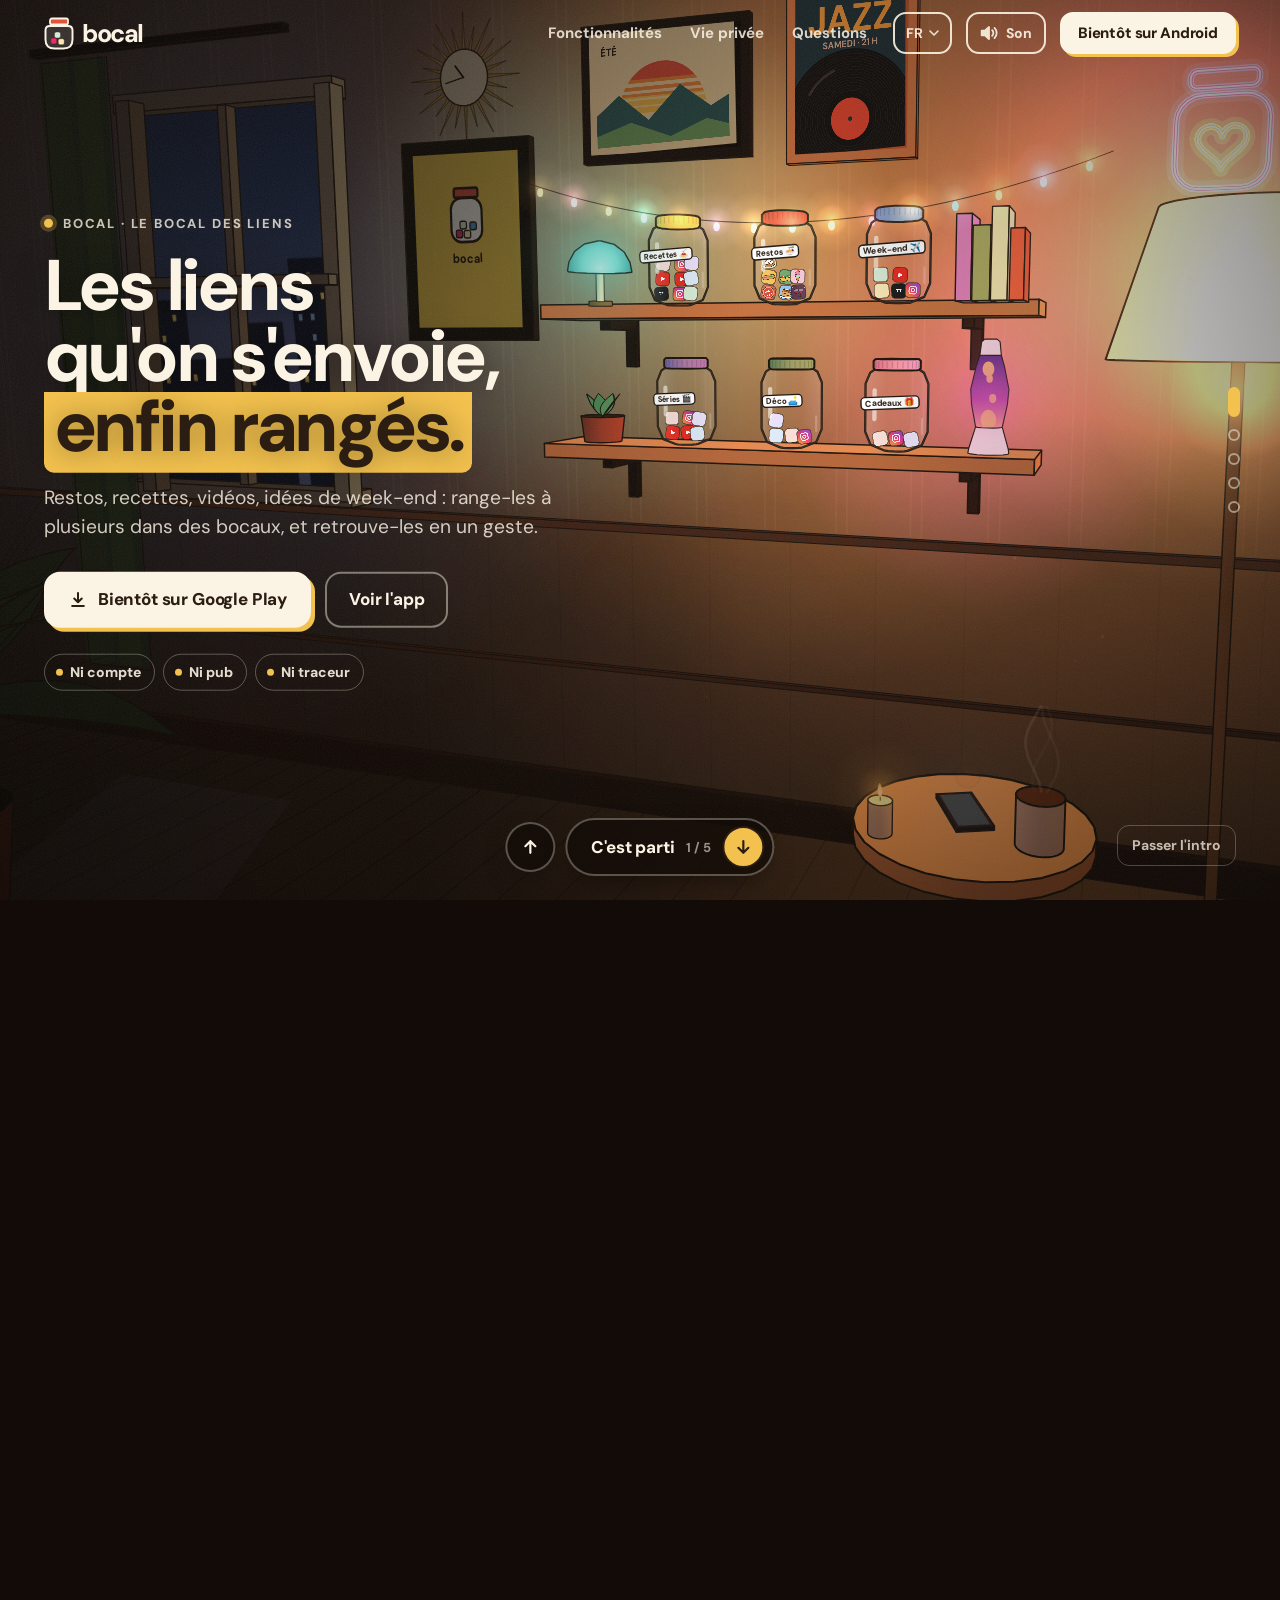
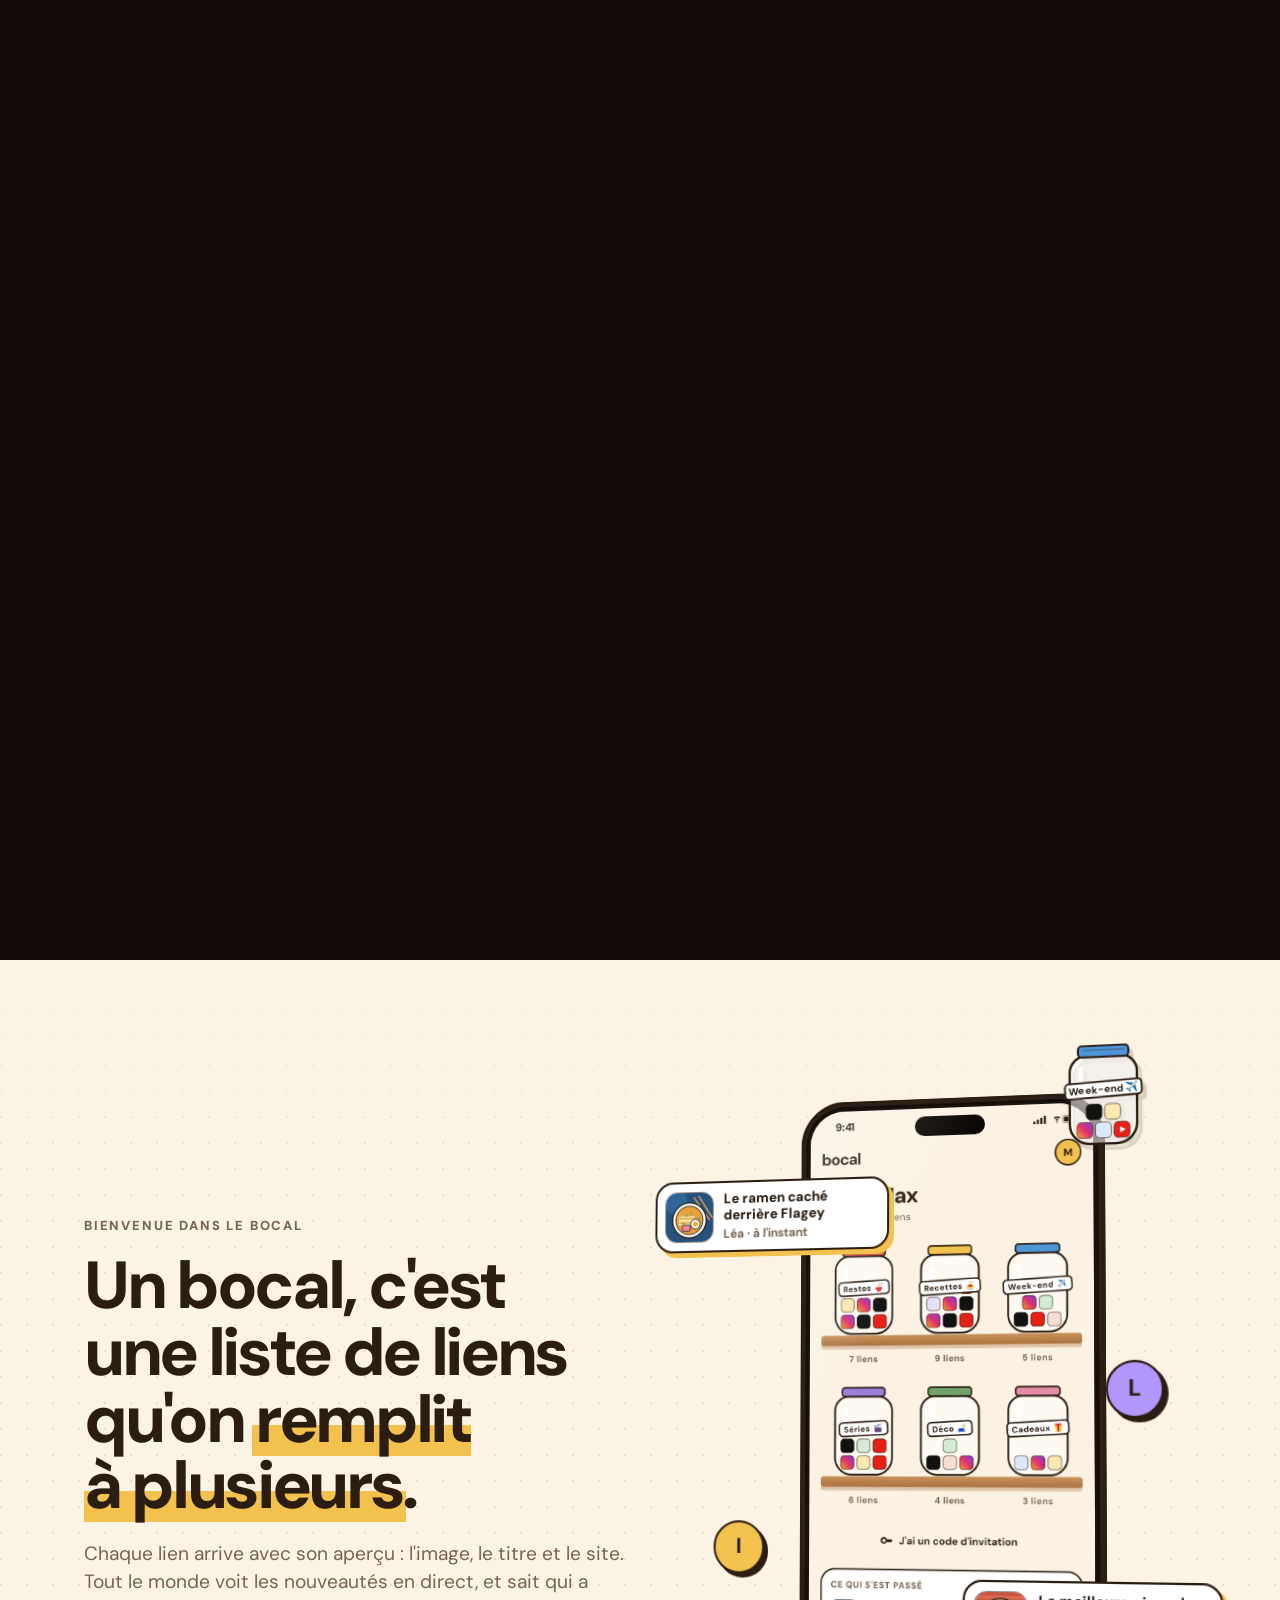
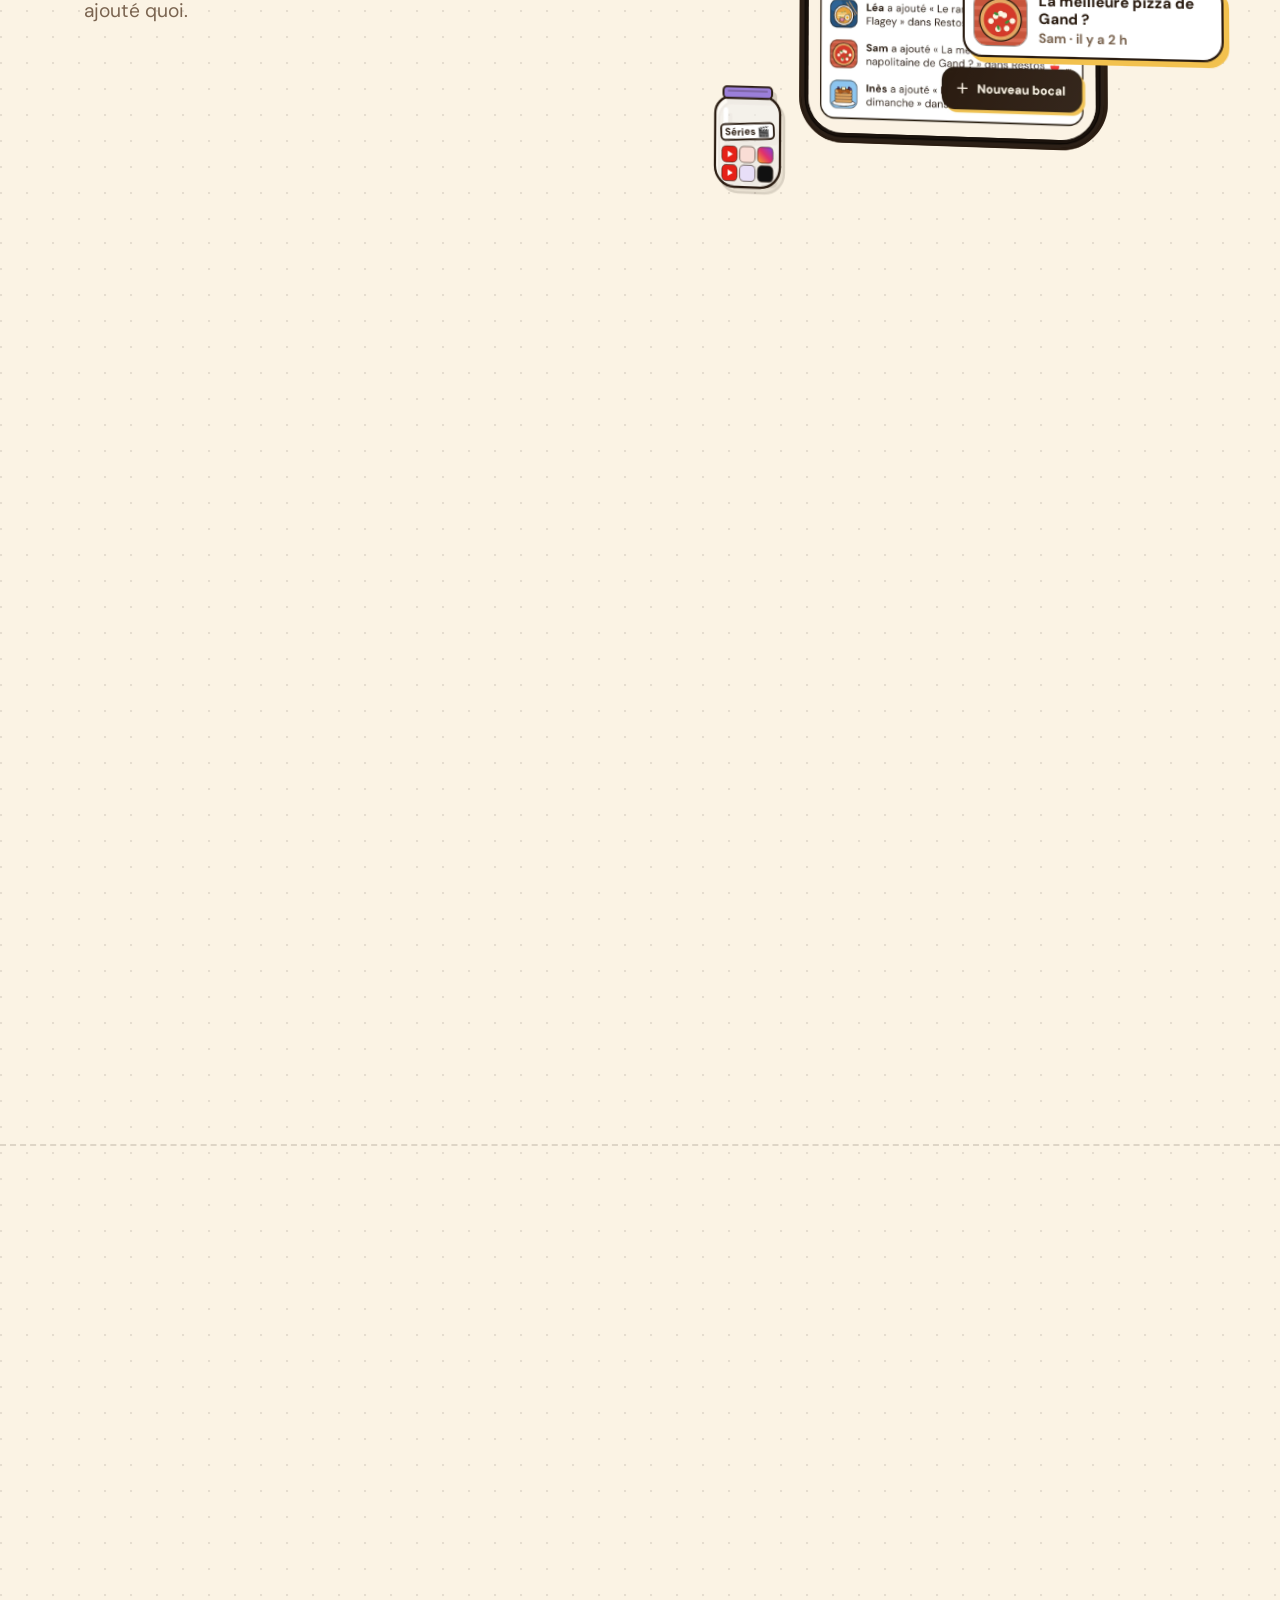
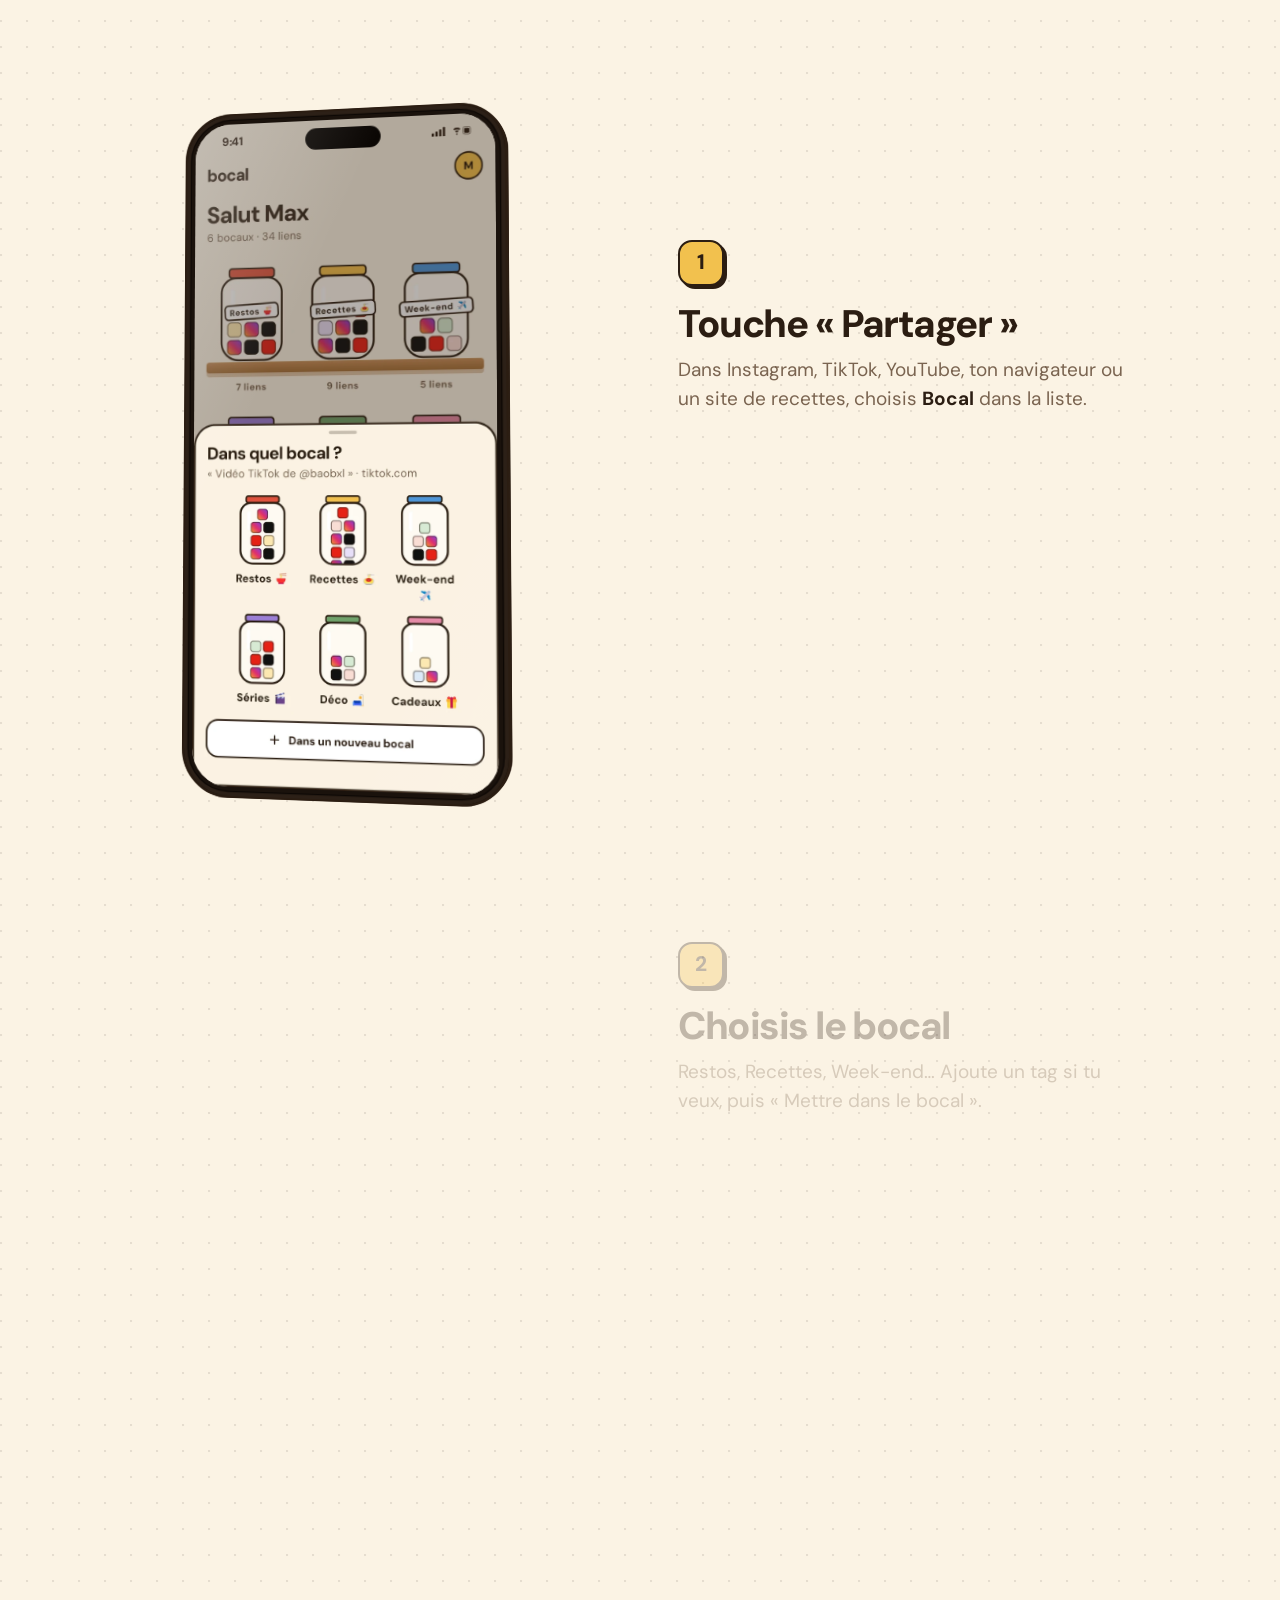
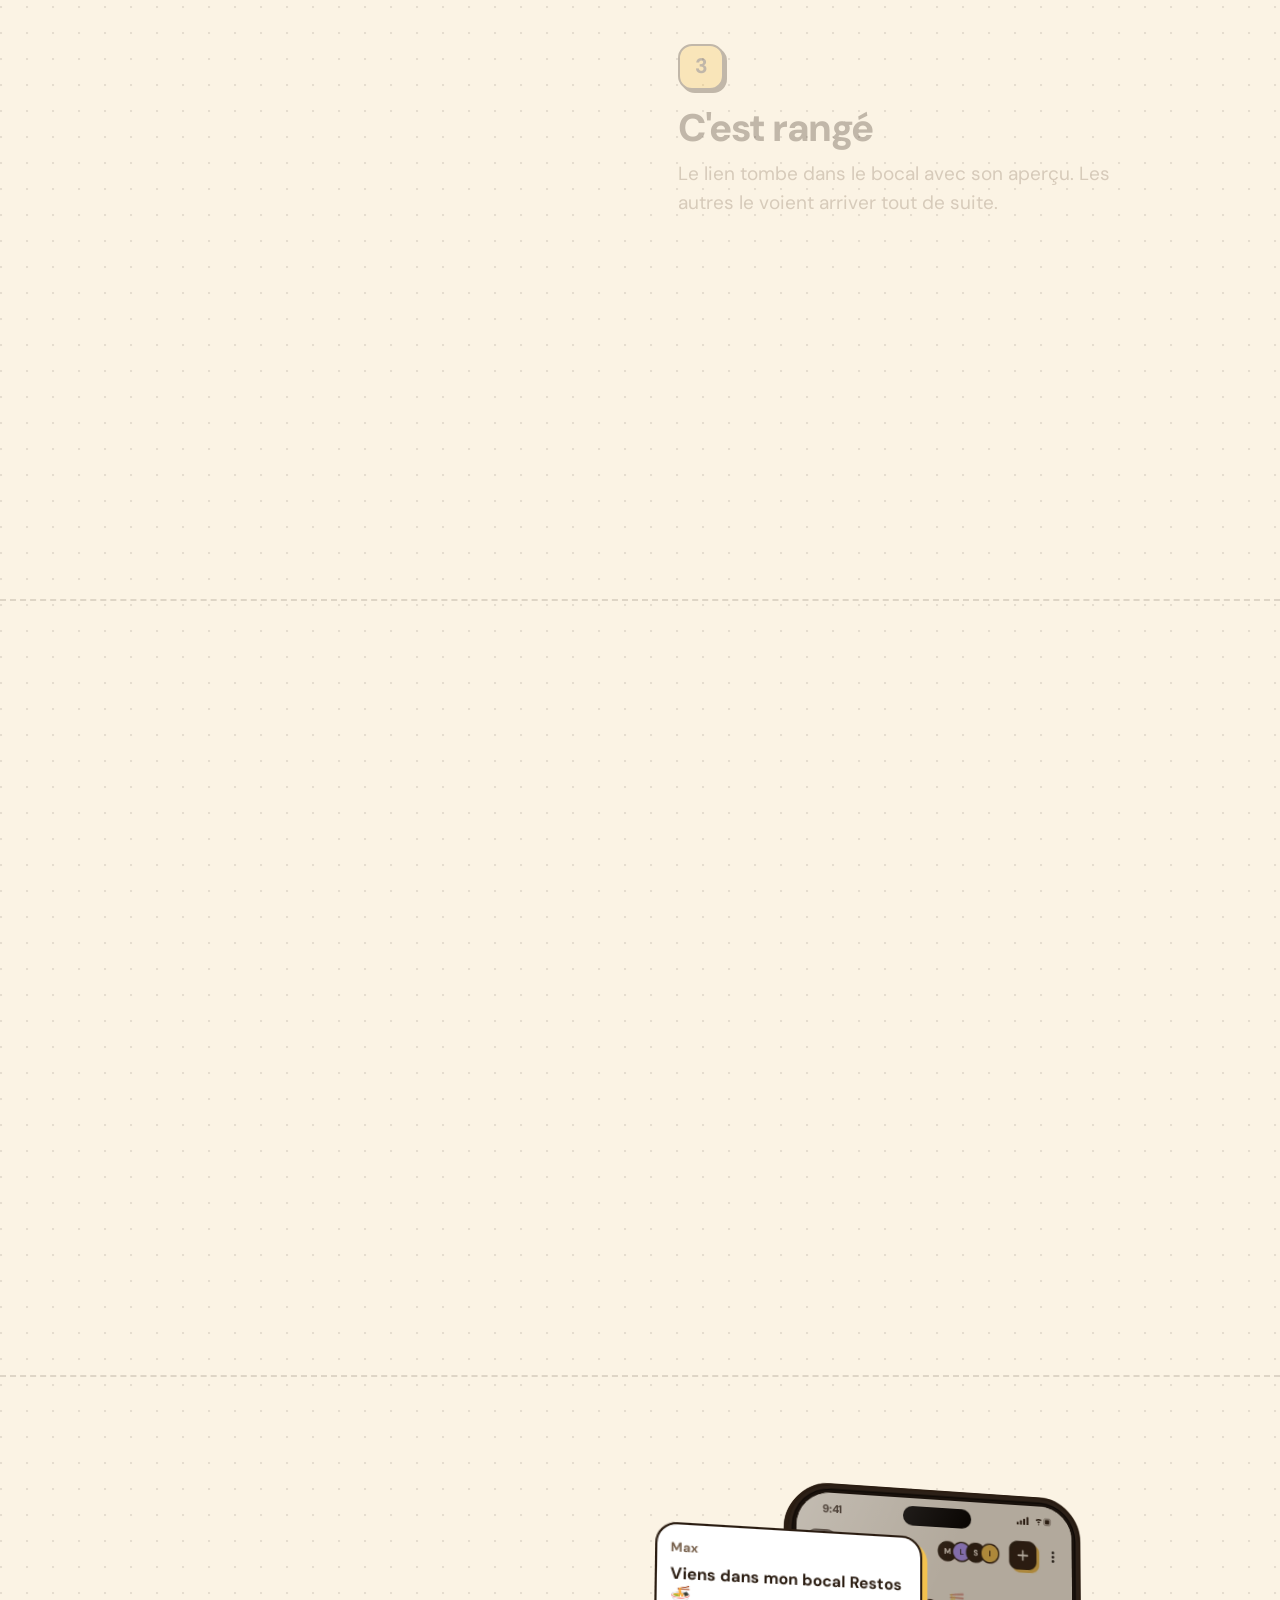
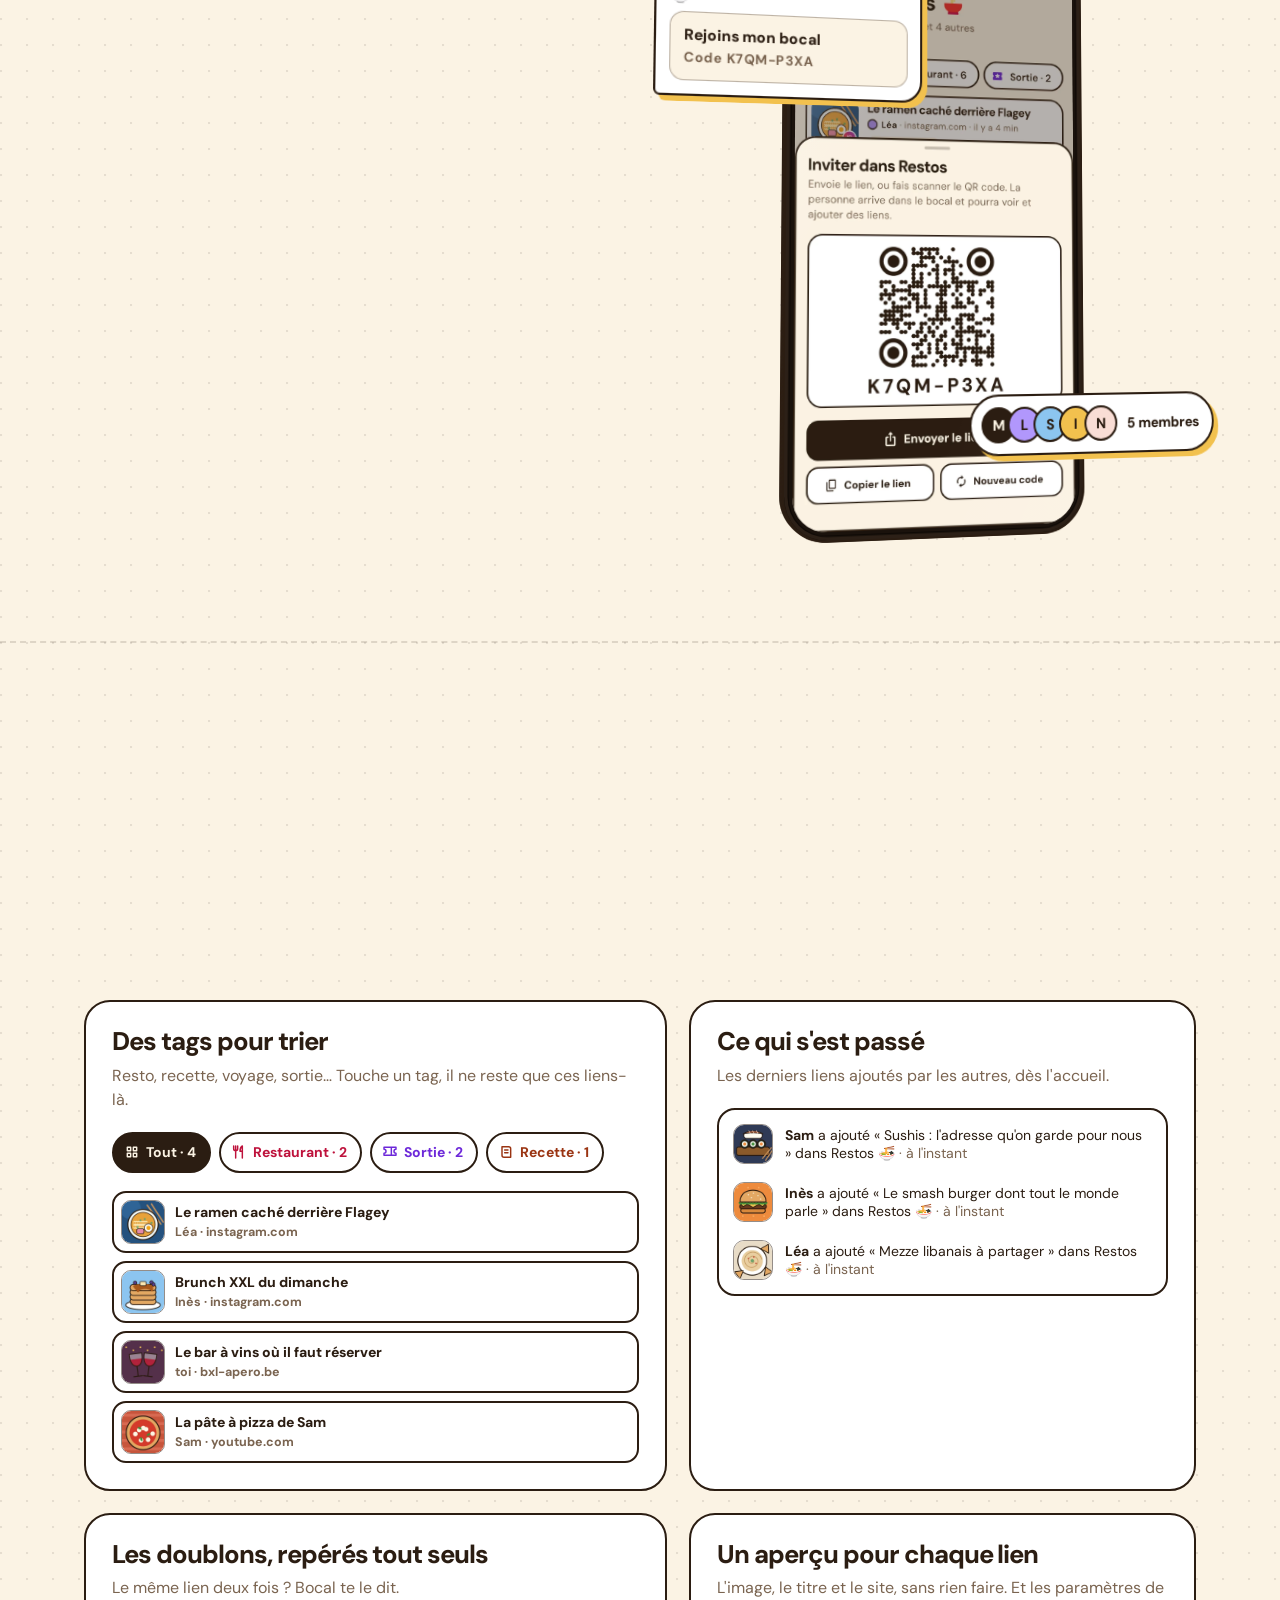
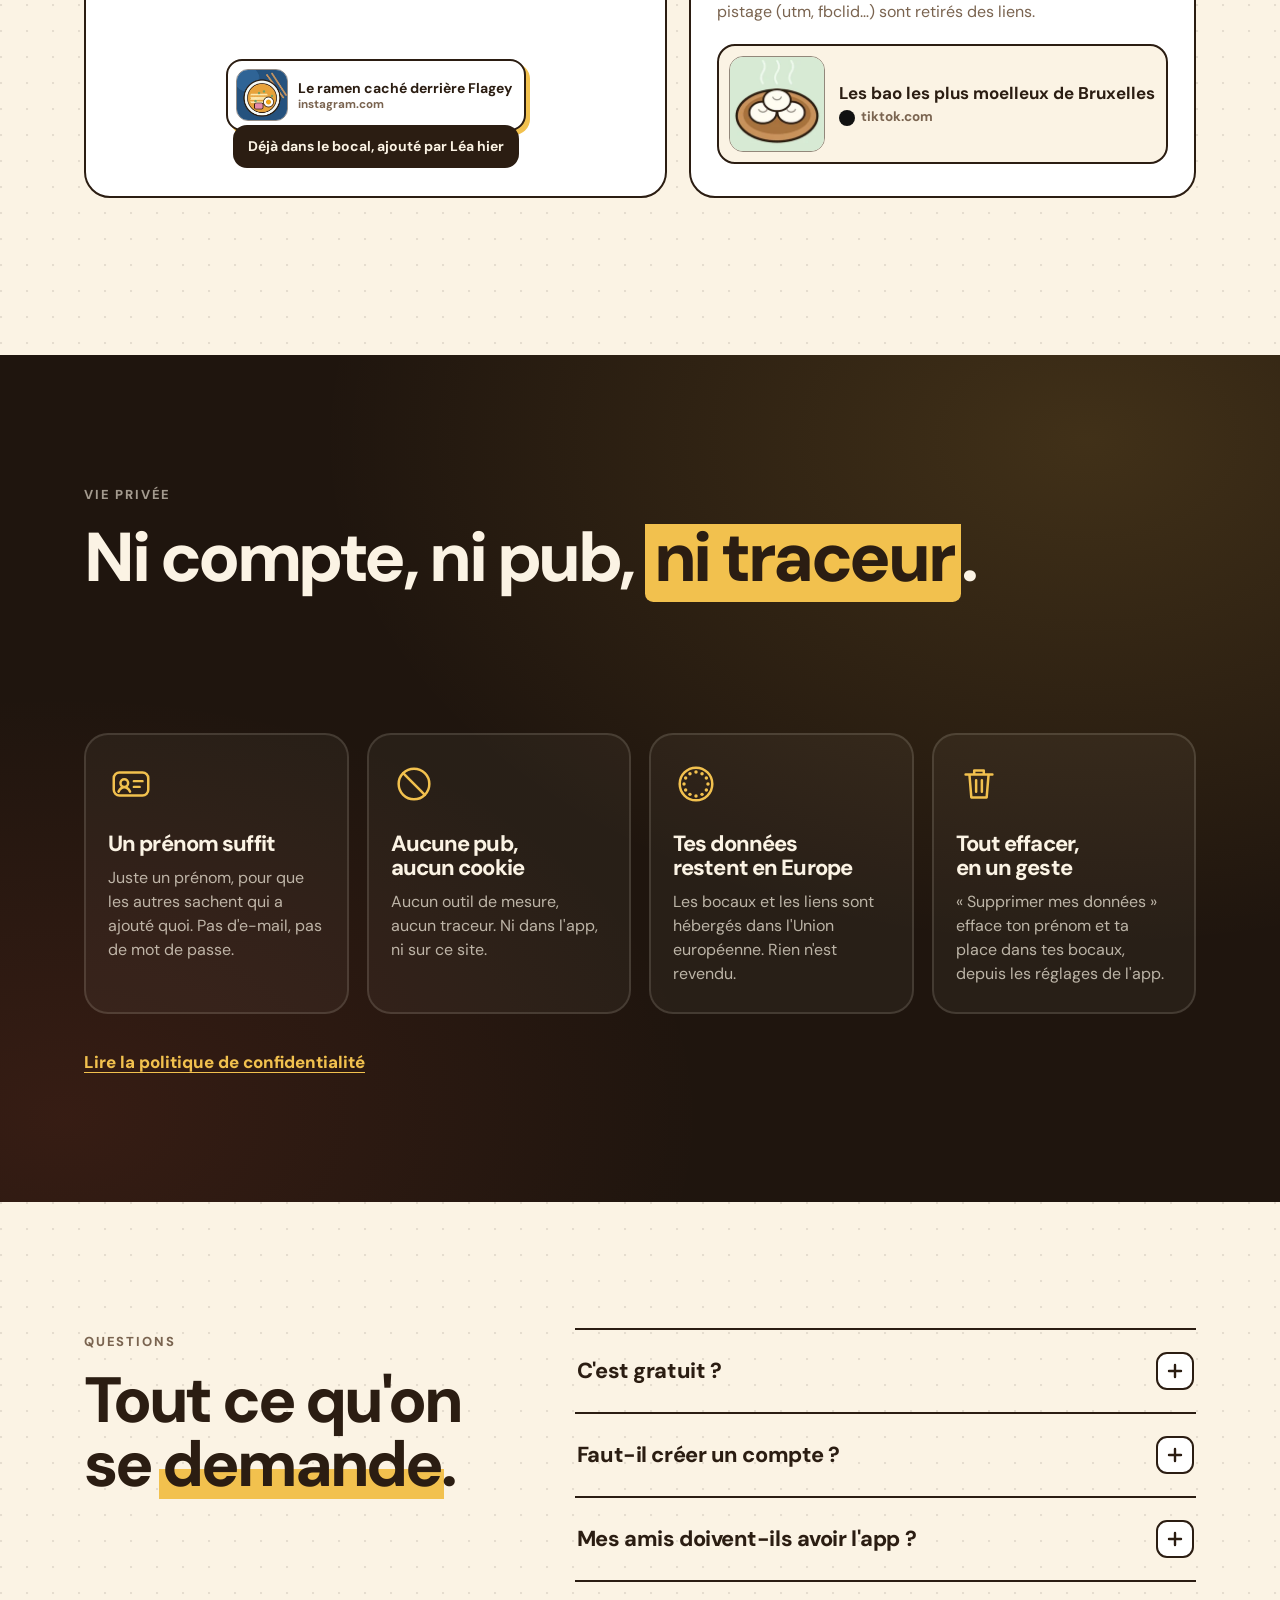
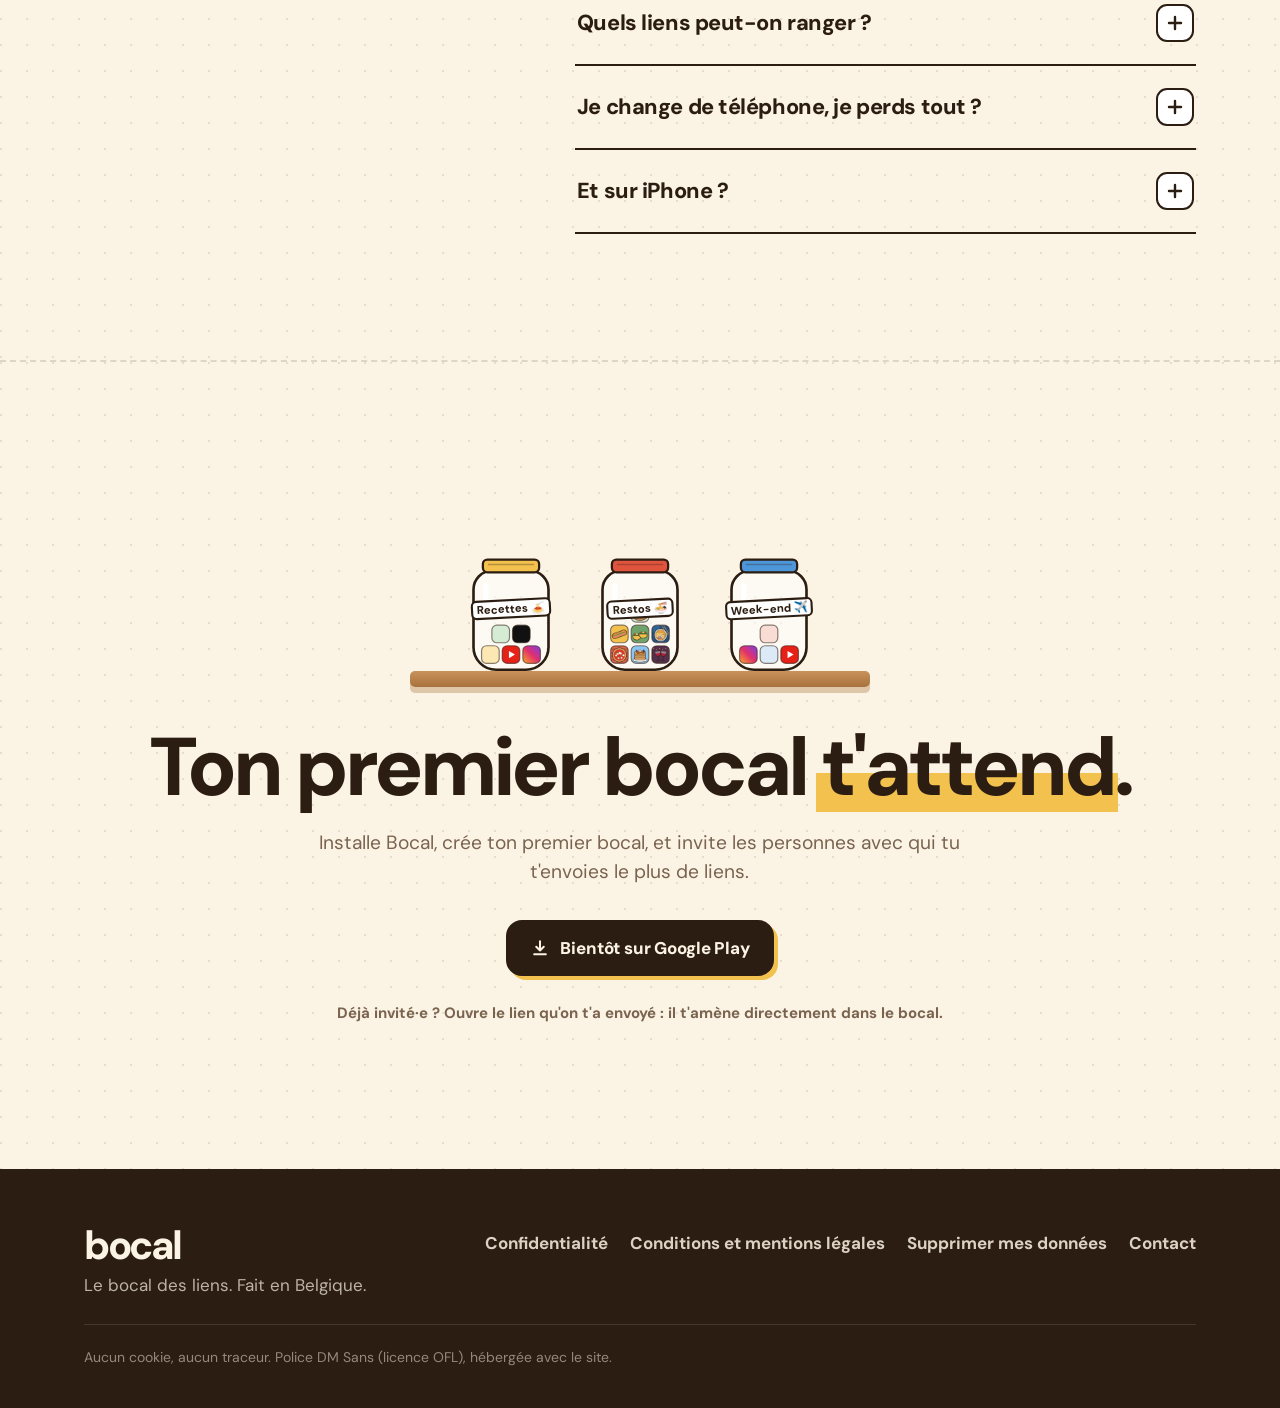
==== commit 67b9368e: "Site en français, anglais et néerlandais Co-Authored-By: Claude Opus 5.5 <noreply@anthropic.com>" ====
--- a/index.html
+++ b/index.html
@@ -9,8 +9,14 @@
 <meta property="og:type" content="website">
 <meta property="og:title" content="Bocal, le bocal des liens">
 <meta property="og:description" content="Range à plusieurs les liens qu'on s'envoie : restos, recettes, vidéos… Sans compte, sans pub, sans traceur.">
-<meta property="og:image" content="img/og.png">
+<meta property="og:image" content="https://bocal-app.be/img/og.png">
+<meta property="og:locale" content="fr_BE">
 <meta name="twitter:card" content="summary_large_image">
+<link rel="canonical" href="https://bocal-app.be/">
+<link rel="alternate" hreflang="fr" href="https://bocal-app.be/">
+<link rel="alternate" hreflang="en" href="https://bocal-app.be/en/">
+<link rel="alternate" hreflang="nl" href="https://bocal-app.be/nl/">
+<link rel="alternate" hreflang="x-default" href="https://bocal-app.be/en/">
 <link rel="icon" href="img/icon.svg" type="image/svg+xml">
 <link rel="icon" href="img/favicon-32.png" sizes="32x32" type="image/png">
 <link rel="apple-touch-icon" href="img/apple-touch-icon.png">
@@ -18,6 +24,7 @@
 <link rel="preload" href="fonts/DMSans-Bold.woff" as="font" type="font/woff" crossorigin>
 <link rel="stylesheet" href="style.css">
 <noscript><style>.loader{display:none}.cap-hero{opacity:1;visibility:visible;transform:translateY(-50%)}.journey{height:100svh}.reveal{opacity:1;transform:none}</style></noscript>
+<script src="i18n.js" defer></script>
 <script src="site.js" defer></script>
 <script src="room.js" defer></script>
 </head>
@@ -47,6 +54,14 @@
     <a href="#vie-privee">Vie privée</a>
     <a href="#faq">Questions</a>
   </nav>
+  <details class="langs">
+    <summary aria-label="Langue : français">FR<svg viewBox="0 0 24 24" aria-hidden="true"><path d="M6 9l6 6 6-6"/></svg></summary>
+    <div class="langs-menu">
+      <a href="./" data-lang="fr" hreflang="fr" lang="fr" aria-current="true">Français</a>
+      <a href="en/" data-lang="en" hreflang="en" lang="en">English</a>
+      <a href="nl/" data-lang="nl" hreflang="nl" lang="nl">Nederlands</a>
+    </div>
+  </details>
   <button class="sound" type="button" aria-pressed="true" data-sound>
     <svg viewBox="0 0 24 24" aria-hidden="true"><path class="spk" d="M4 9.5h3.5L12 5.5v13l-4.5-4H4z"/><path class="wave" d="M15.5 9a4.2 4.2 0 0 1 0 6M18 6.5a7.6 7.6 0 0 1 0 11"/><path class="mute" d="M16 9.5l5 5m0-5l-5 5"/></svg>
     <span class="sound-label">Son</span>
--- a/style.css
+++ b/style.css
@@ -154,11 +154,32 @@
 .sound .wave { display: none; }
 .sound[aria-pressed="true"] .wave { display: inline; }
 .sound[aria-pressed="true"] .mute { display: none; }
+.langs { position: relative; }
+.langs summary {
+  display: inline-flex; align-items: center; gap: 3px; height: 42px; padding: 0 8px 0 11px; list-style: none;
+  border: 2px solid currentColor; border-radius: 13px; cursor: pointer; font-weight: 800; font-size: 14px; opacity: .9;
+}
+.langs summary::-webkit-details-marker { display: none; }
+.langs summary svg { width: 16px; height: 16px; fill: none; stroke: currentColor; stroke-width: 2.4; stroke-linecap: round; stroke-linejoin: round; transition: transform .2s; }
+.langs[open] summary svg { transform: rotate(180deg); }
+.langs-menu {
+  position: absolute; right: 0; top: calc(100% + 8px); display: grid; min-width: 160px; padding: 6px;
+  background: var(--paper); color: var(--ink); border: 2px solid var(--ink); border-radius: 14px; box-shadow: 4px 4px 0 var(--ink);
+}
+.langs-menu a { padding: 10px 12px; border-radius: 9px; text-decoration: none; font-weight: 700; font-size: 15px; }
+.langs-menu a:hover { background: rgba(127, 100, 80, .14); }
+.langs-menu a[aria-current] { background: var(--sticker); }
 body.in-room .store-link { background: var(--paper); color: var(--ink); border-color: var(--paper); }
 @media (max-width: 860px) { .nav { display: none; } }
-@media (max-width: 480px) {
+.store-link { white-space: nowrap; }
+@media (max-width: 640px) {
   .sound-label { display: none; }
   .sound { padding: 0 9px; }
+}
+@media (max-width: 480px) {
+  .store-link { display: none; }
+  .sound { padding: 0 9px; }
+  .langs summary { padding: 0 6px 0 9px; }
   .store-link { font-size: 14px; padding: 10px 12px; }
   .brand { font-size: 23px; }
 }
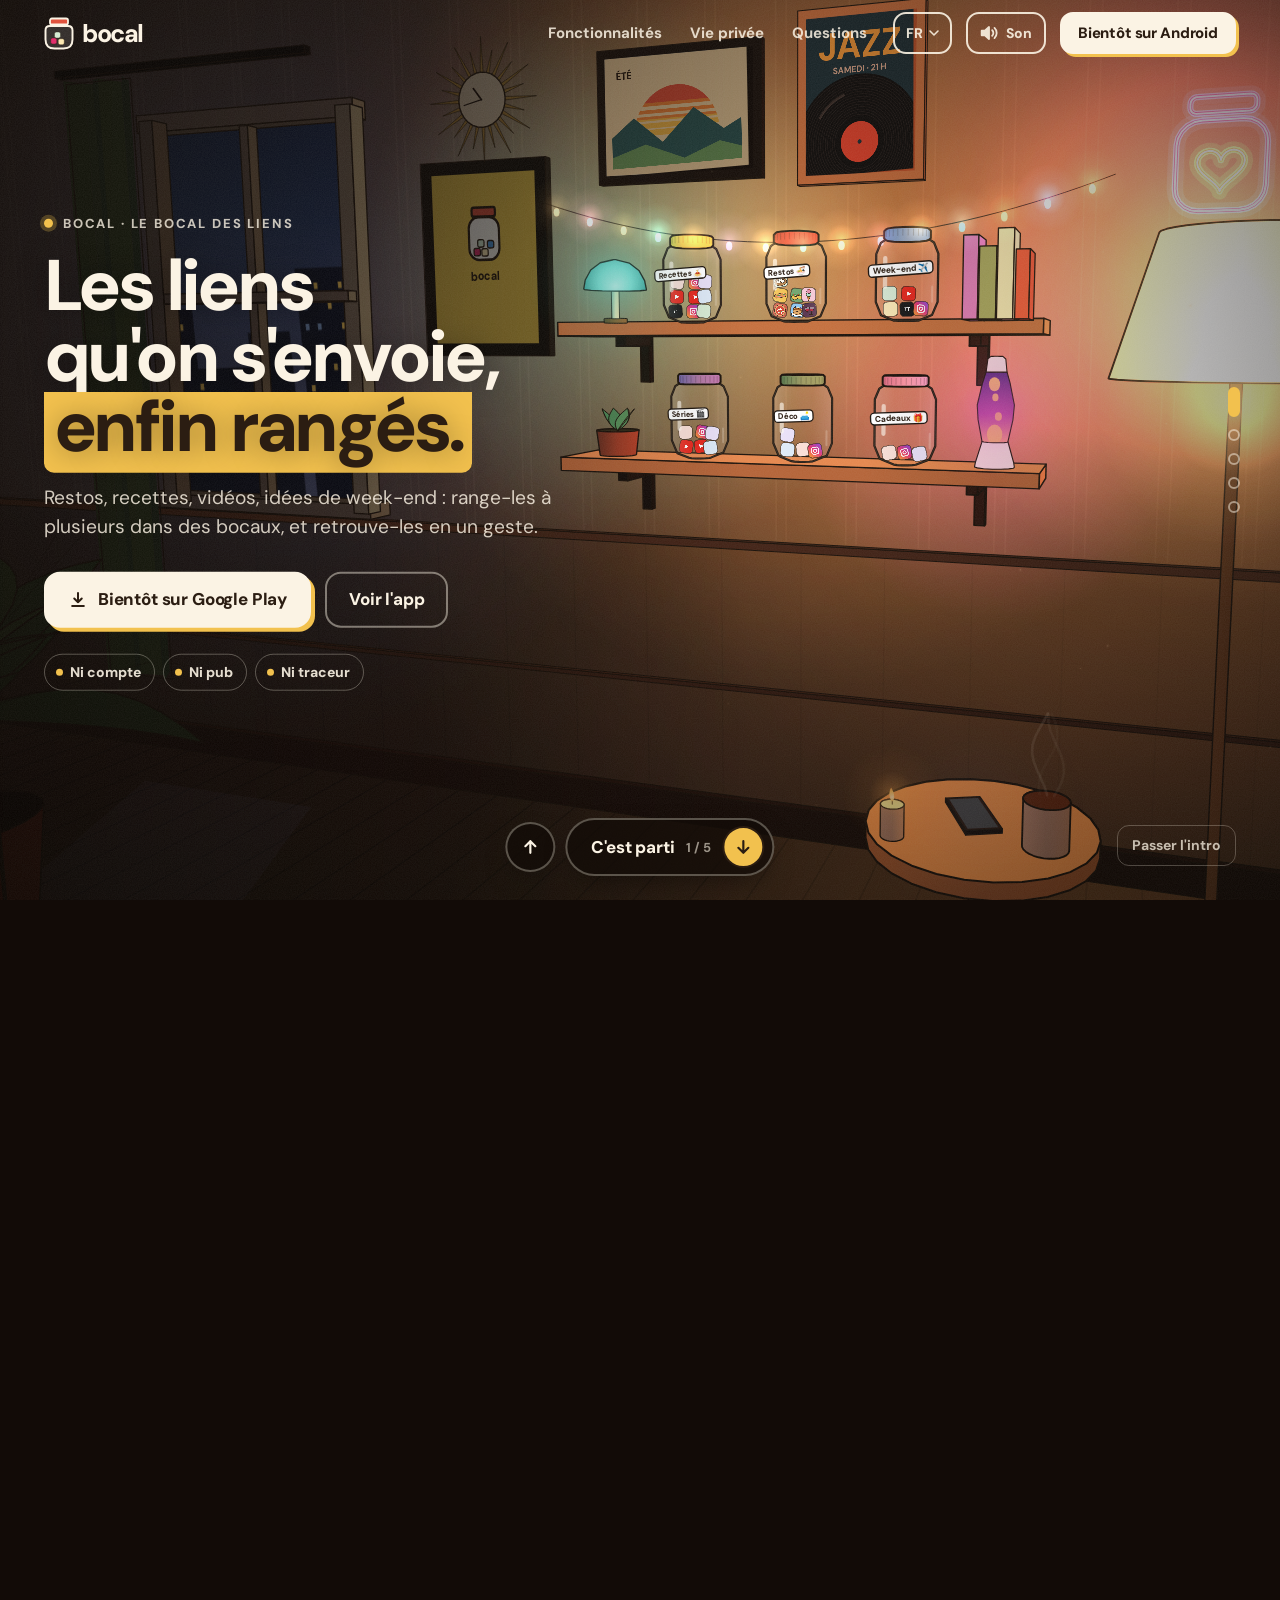
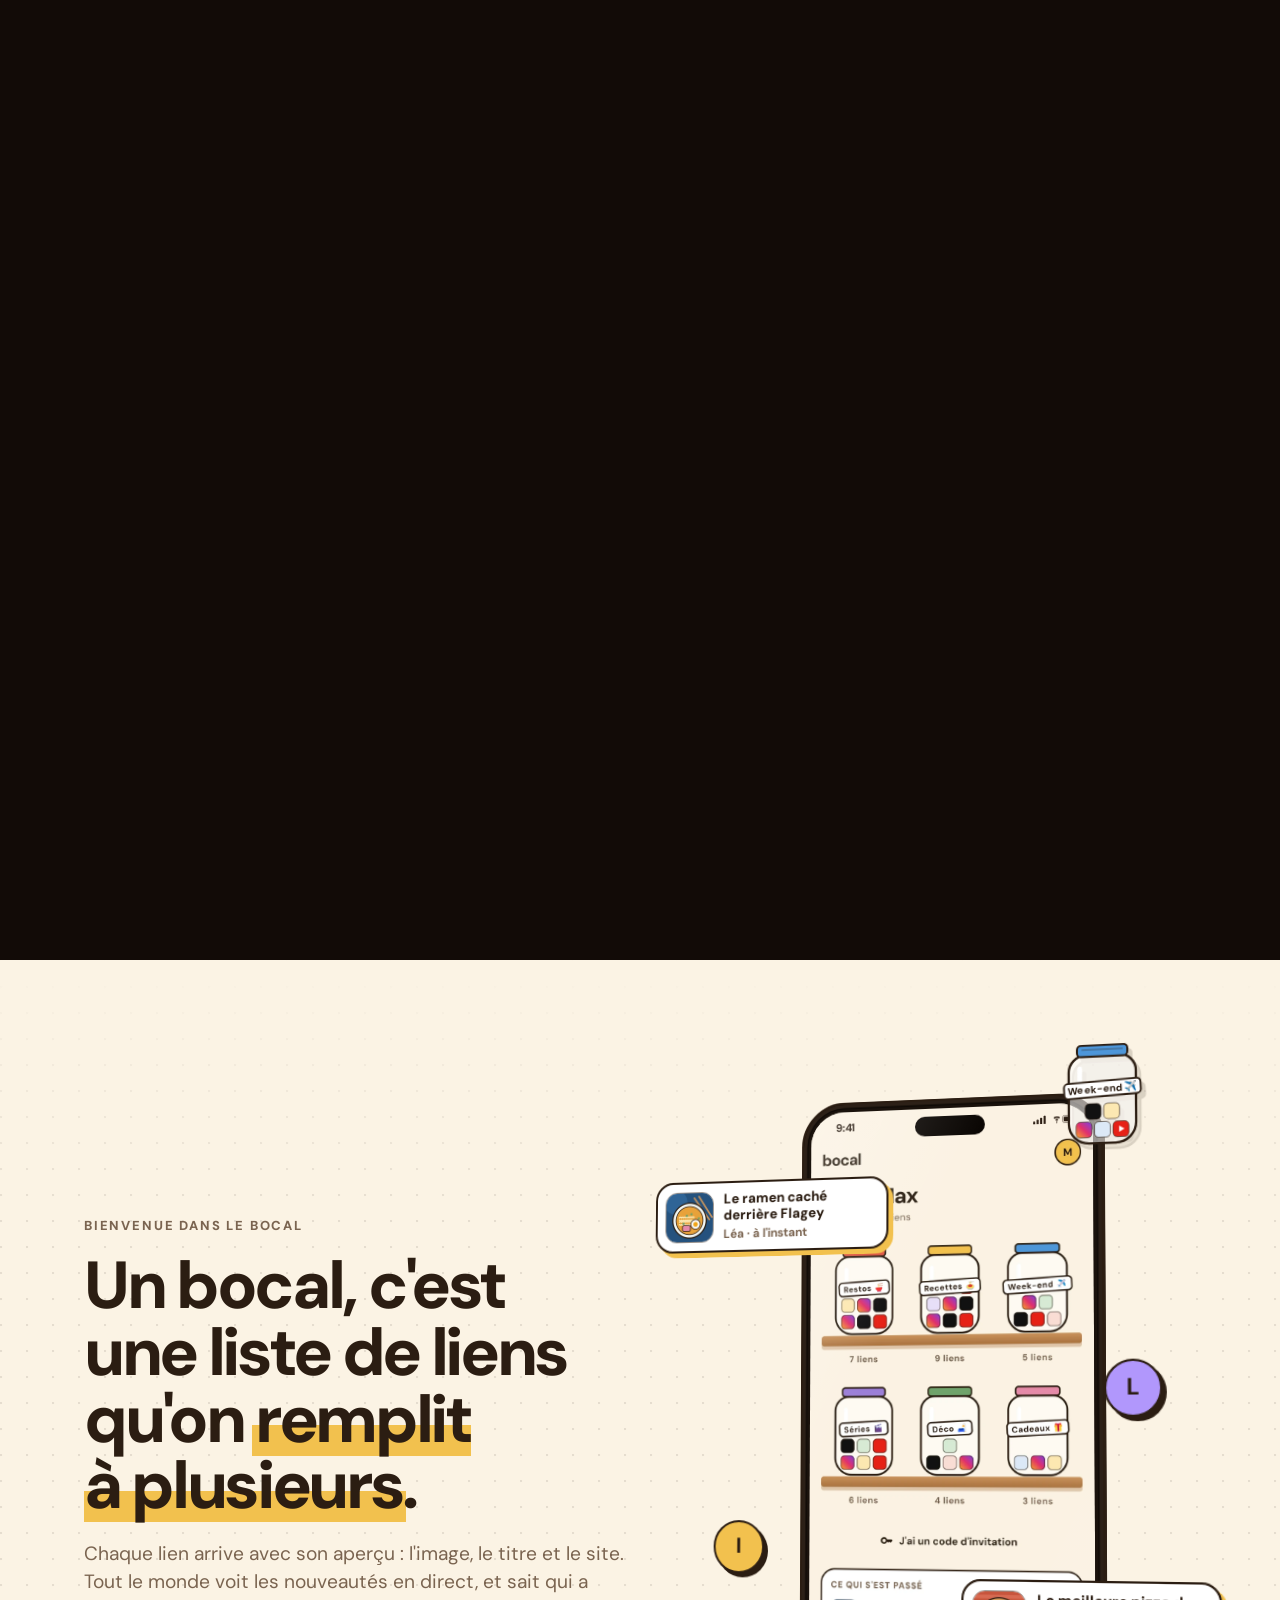
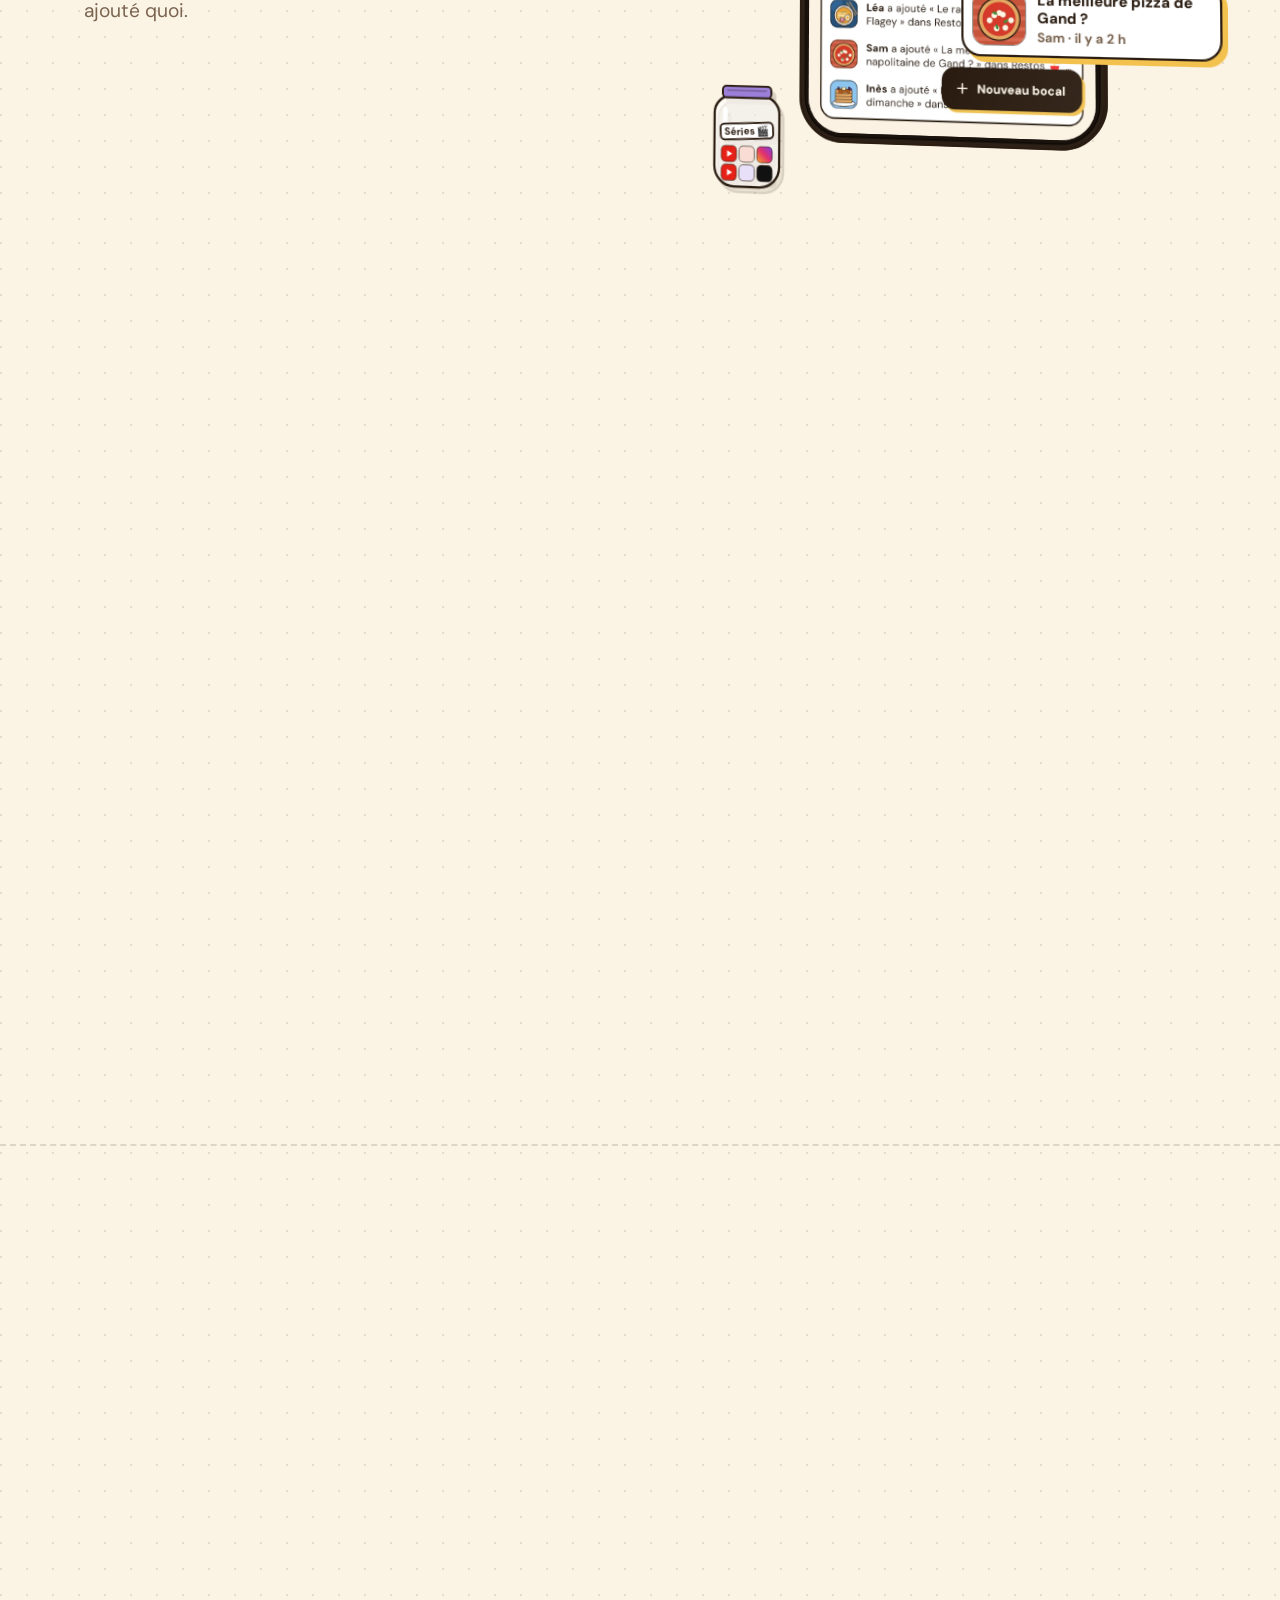
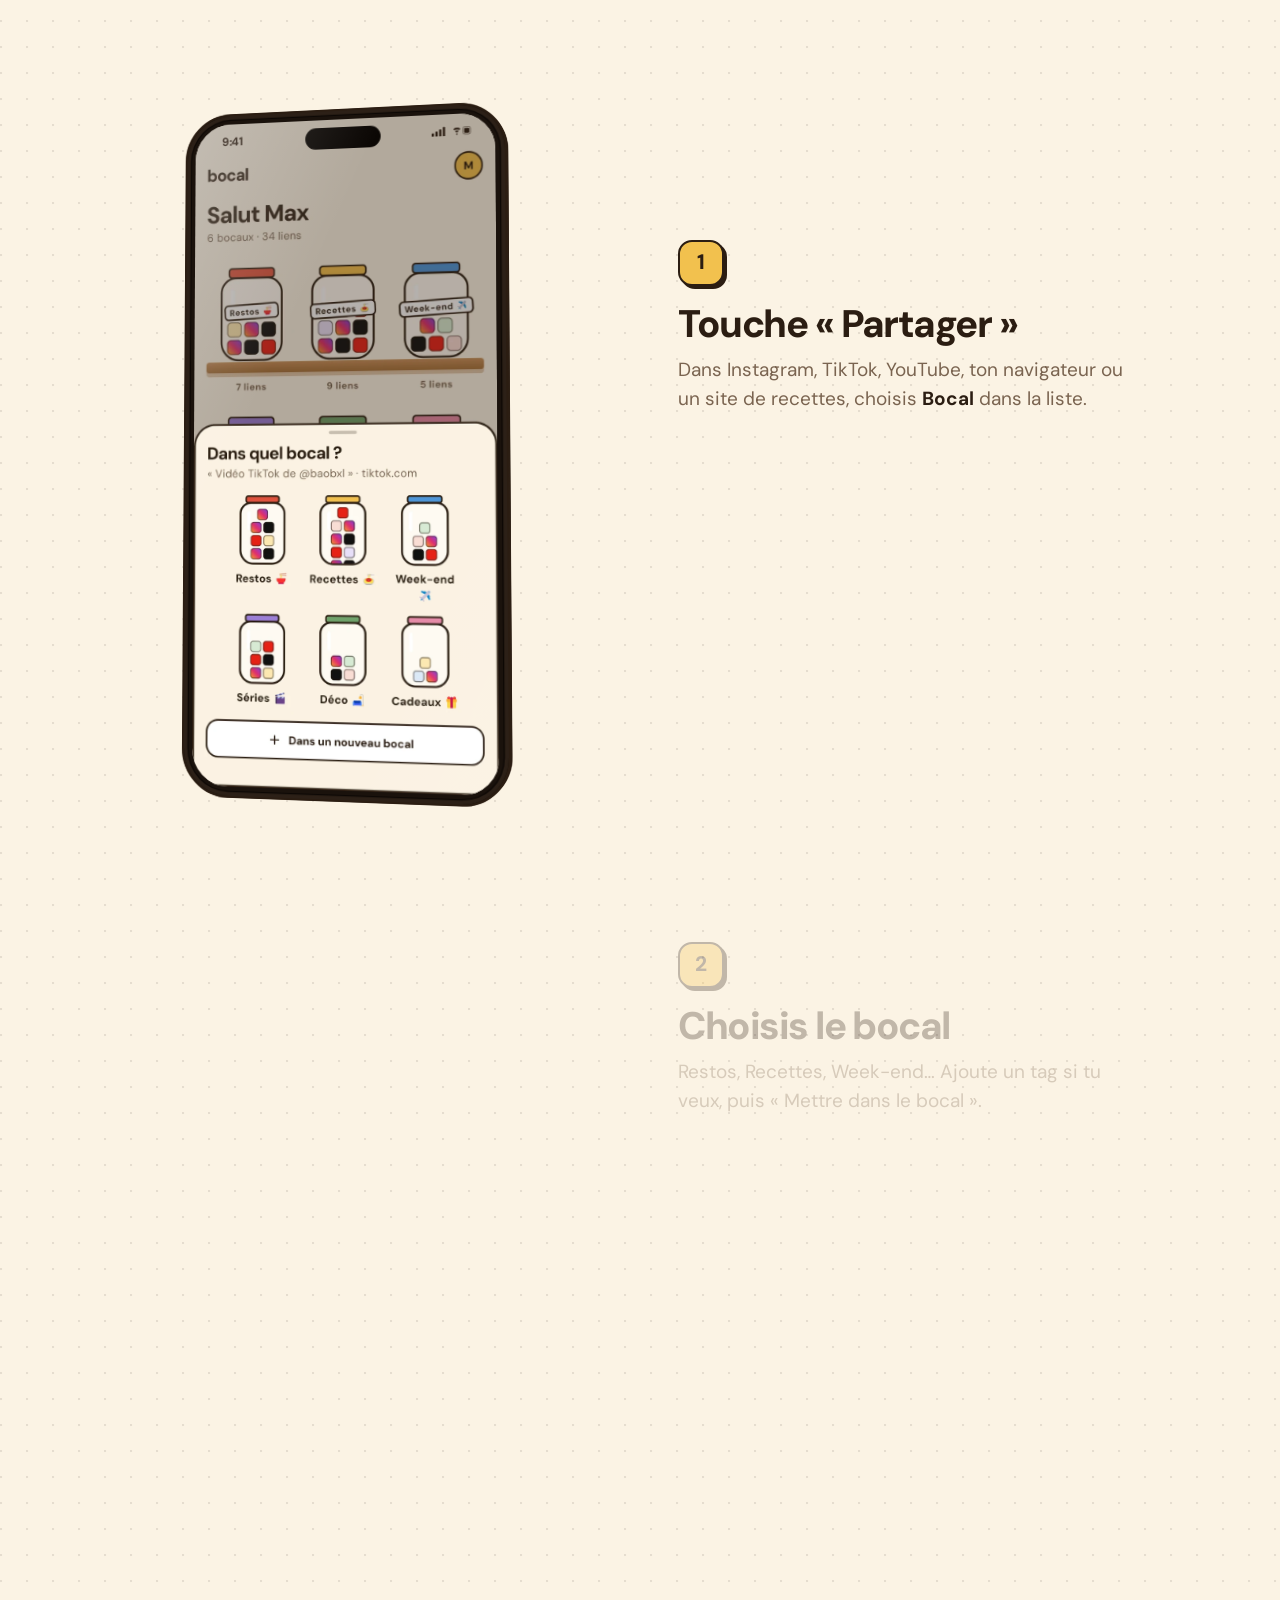
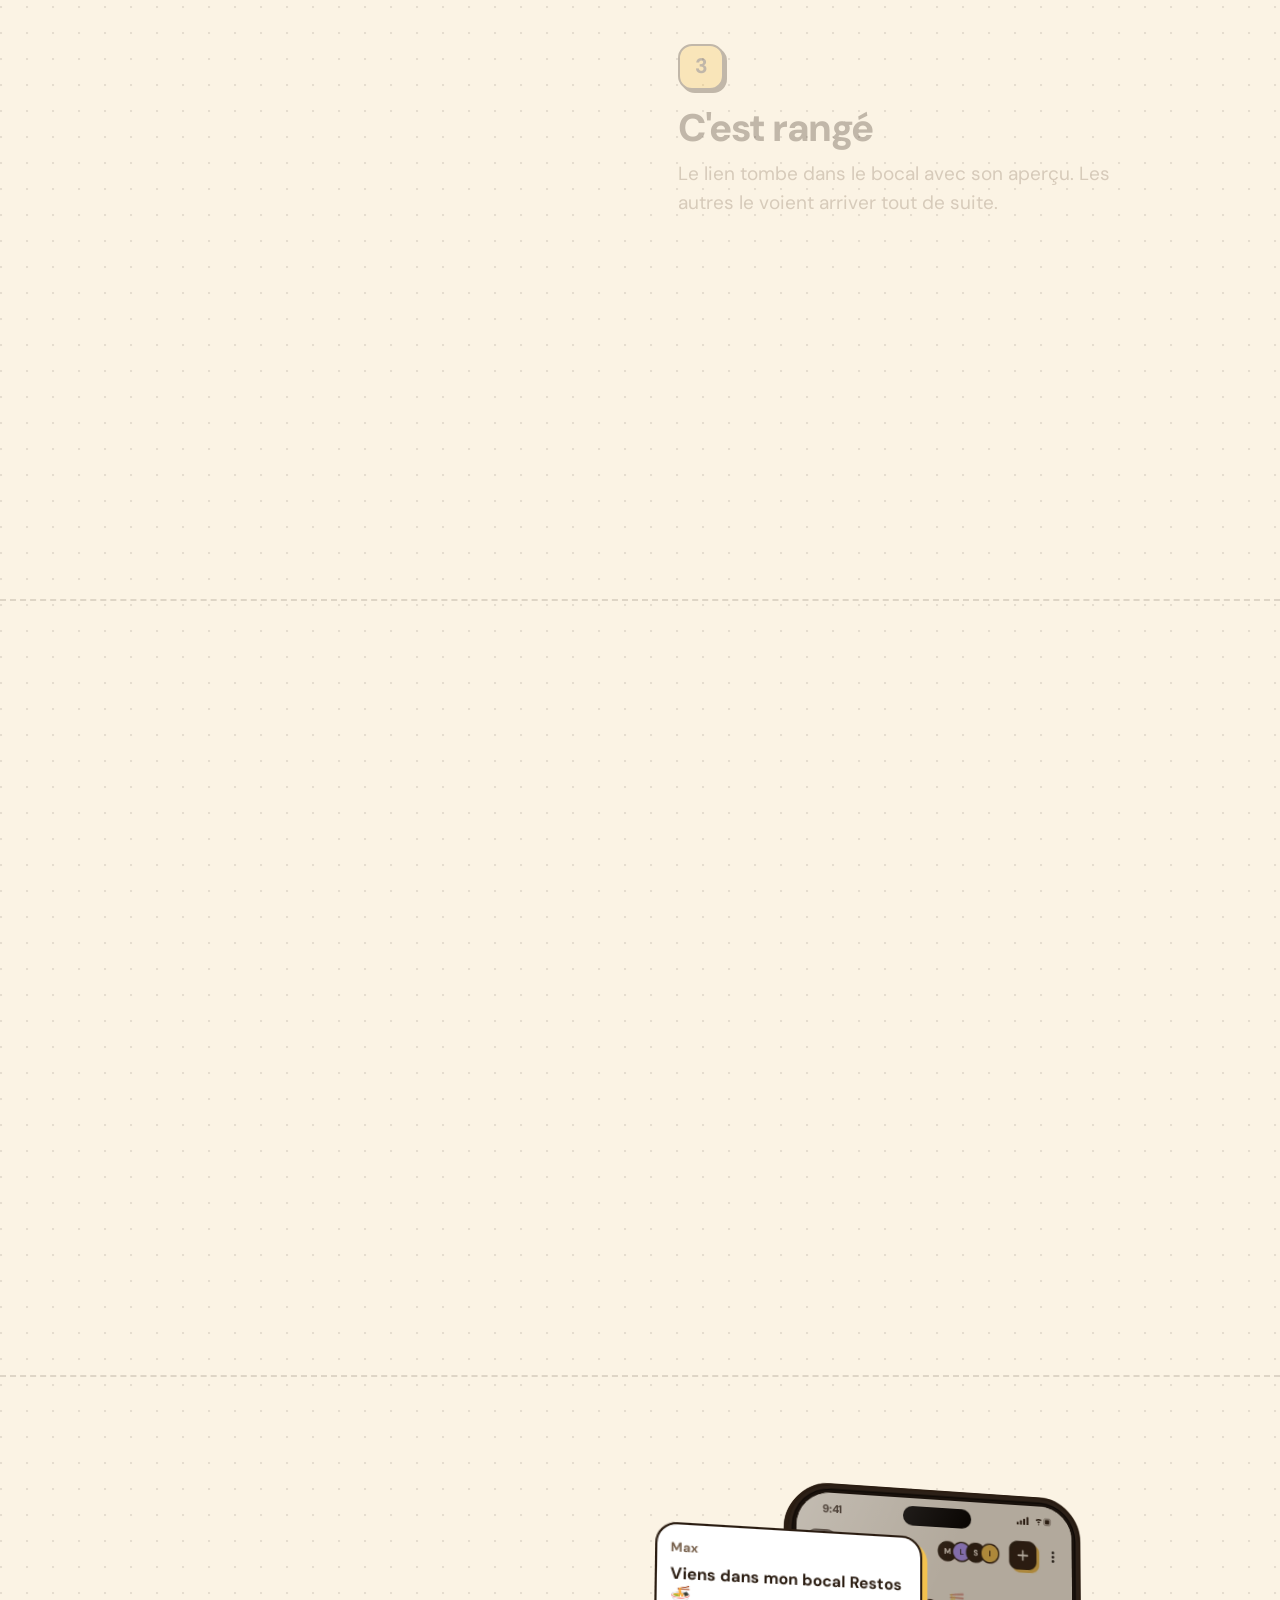
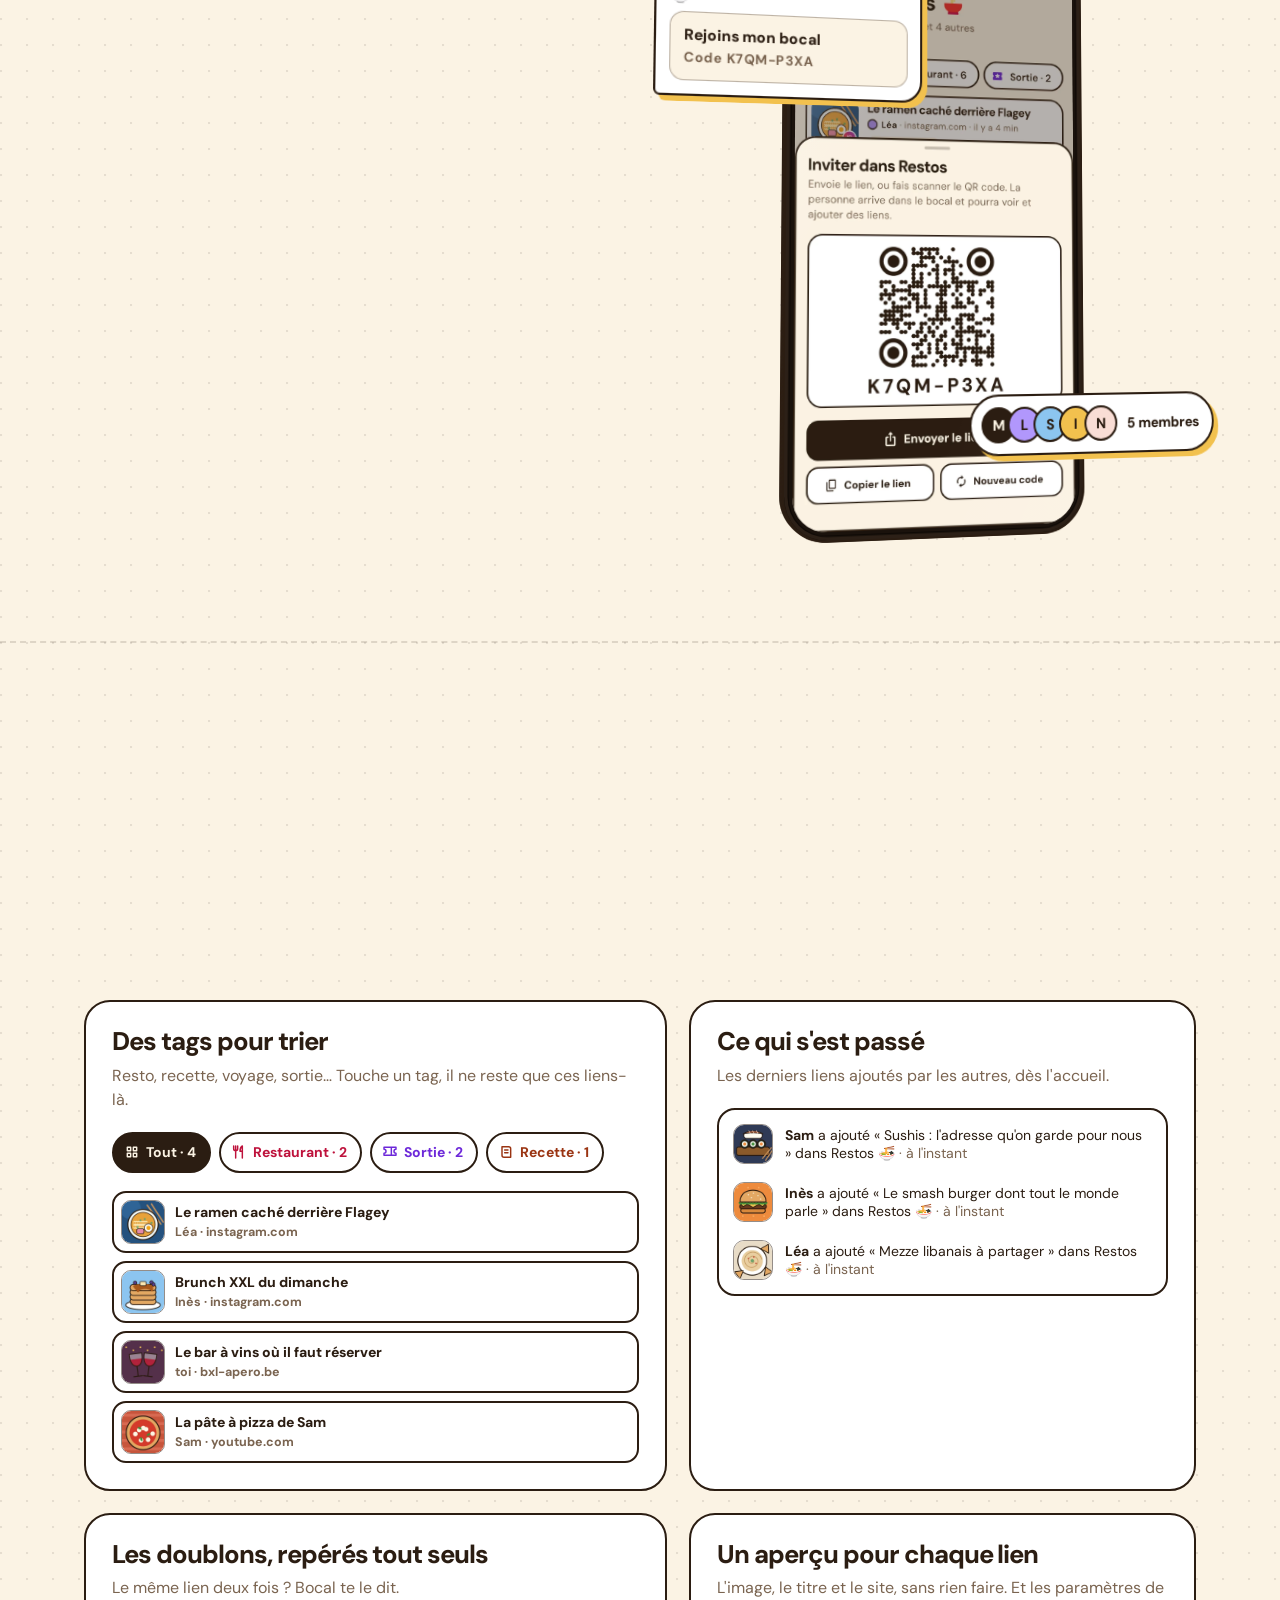
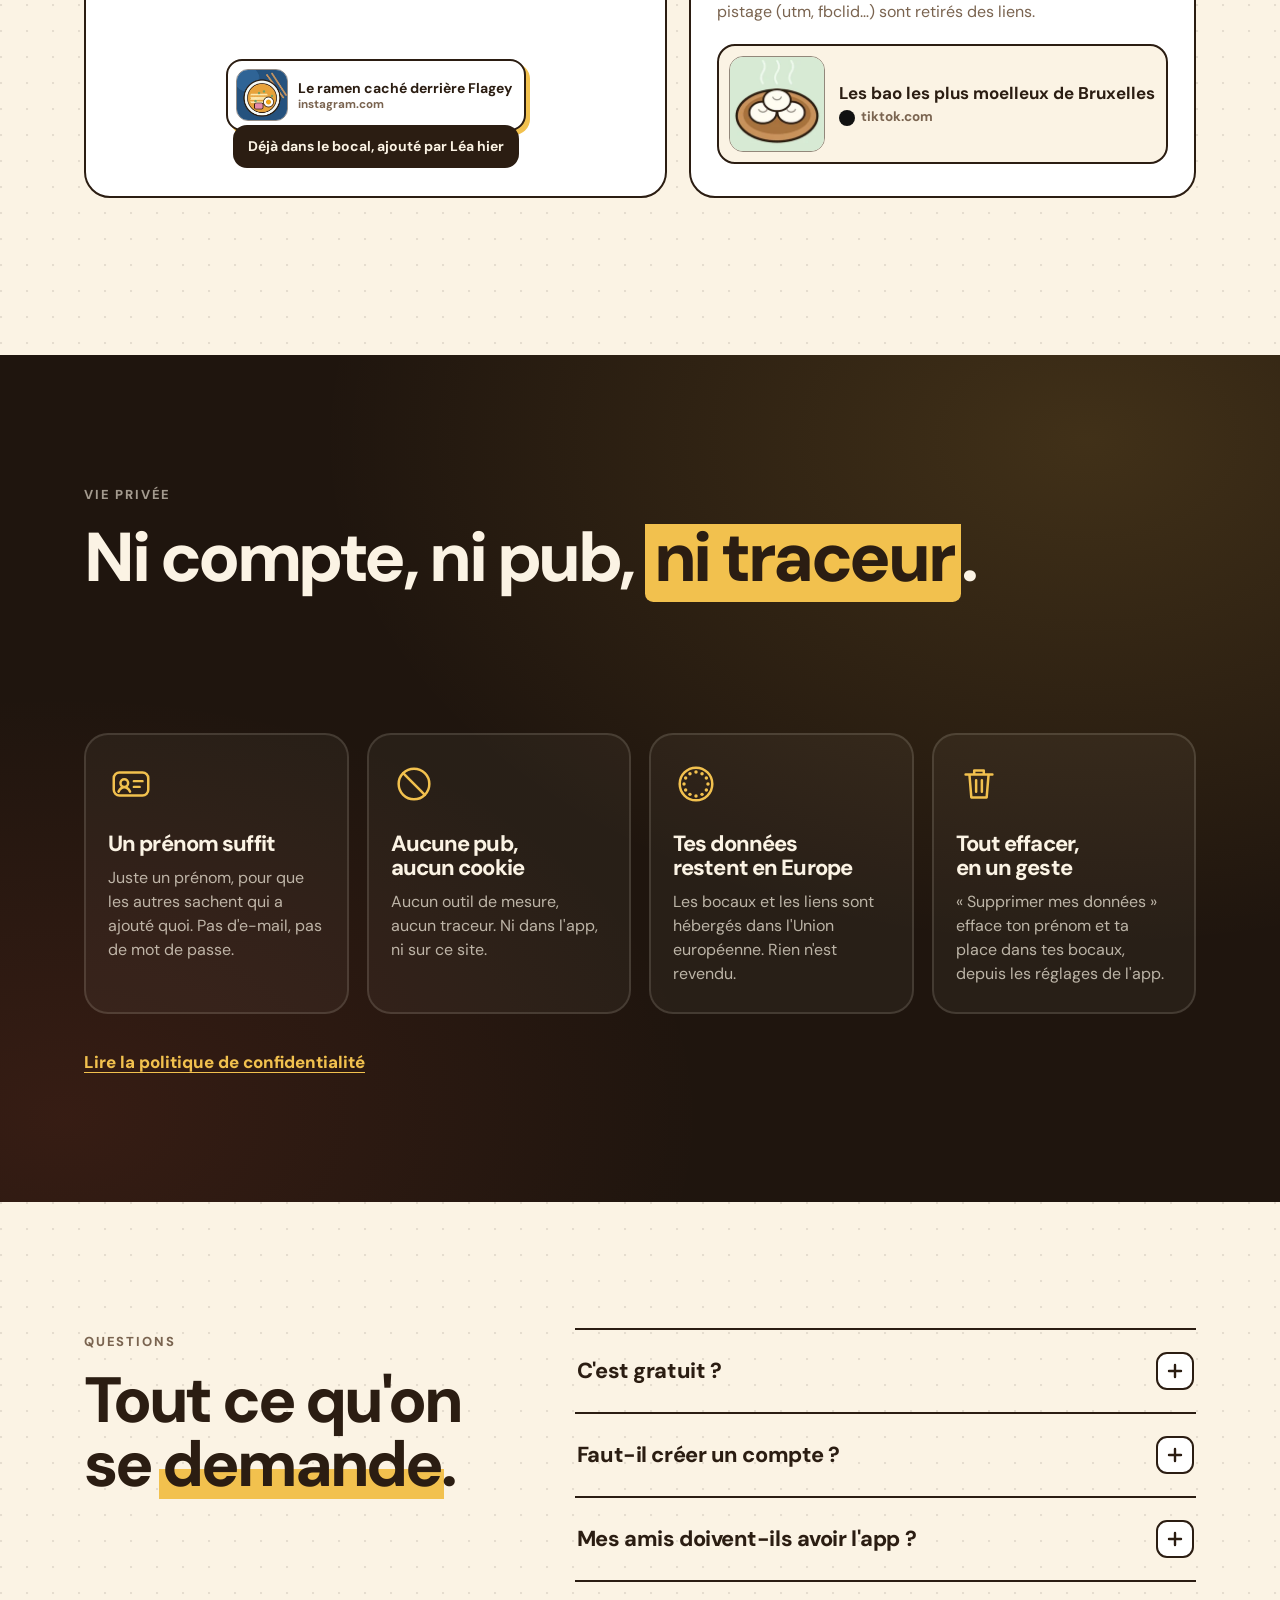
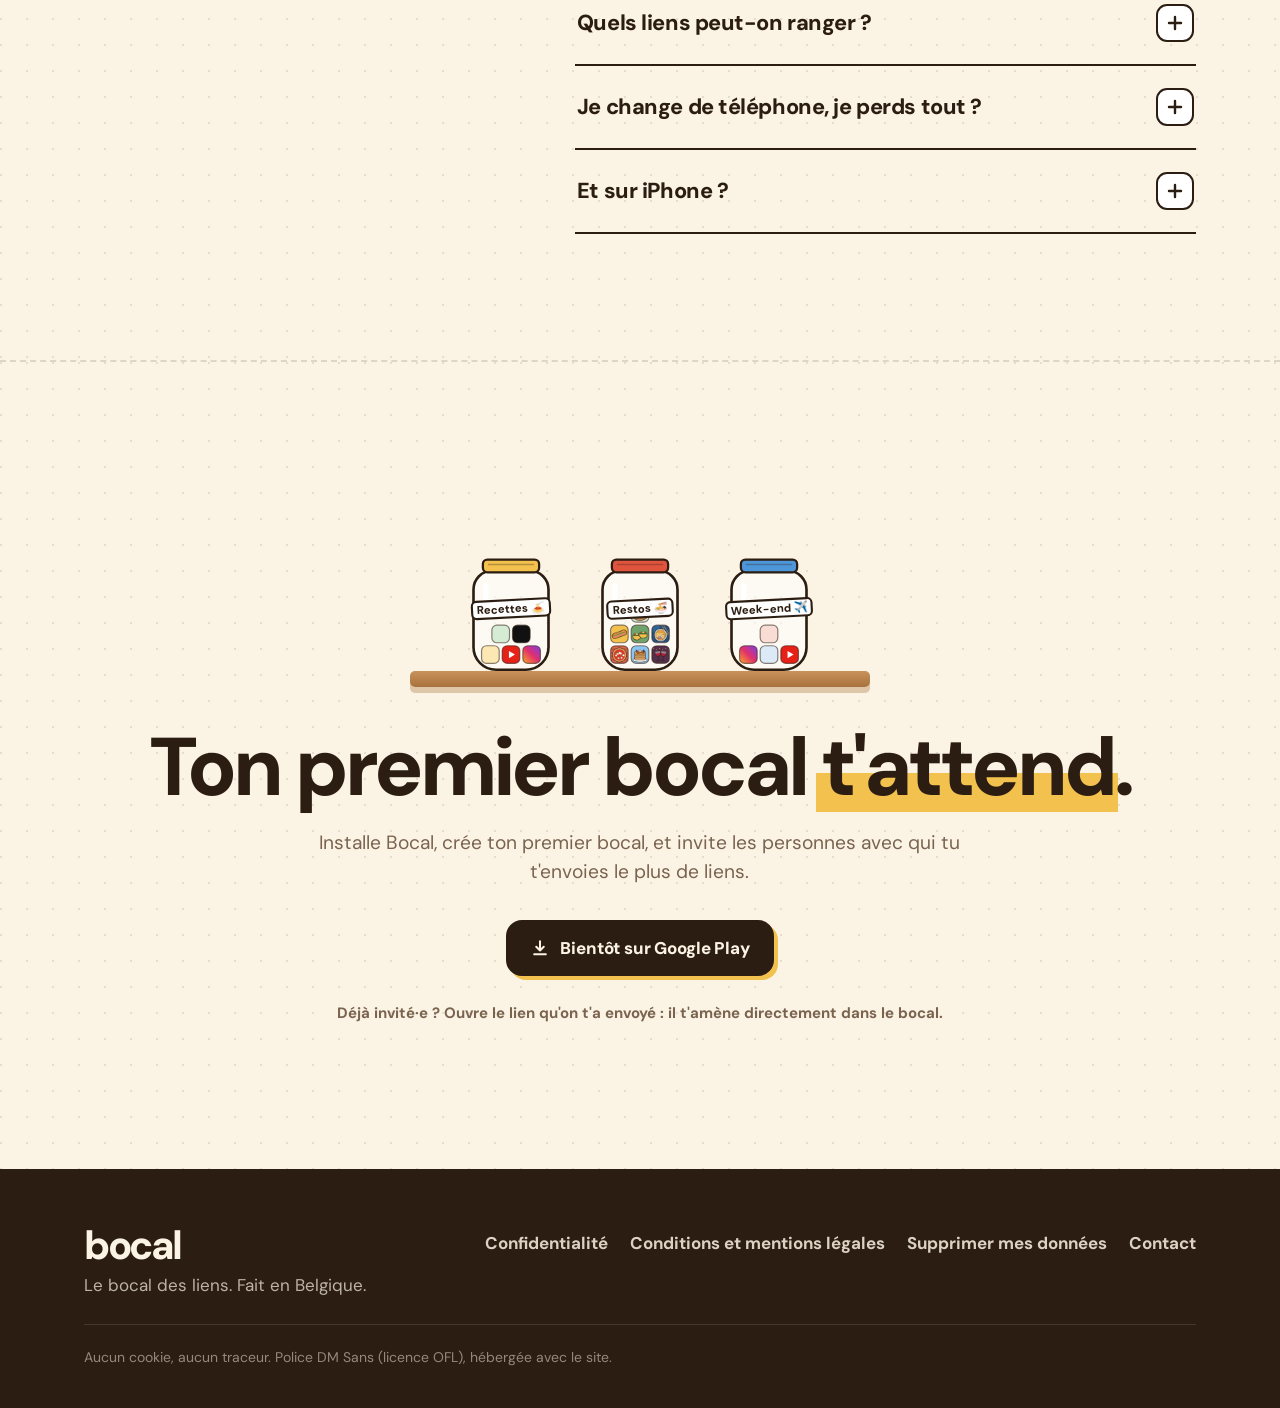
==== commit d45aba79: "Pages légales en français, anglais et néerlandais Co-Authored-By: Claude Opus 5.5 <noreply@anthropic" ====
--- a/index.html
+++ b/index.html
@@ -347,7 +347,7 @@
           <p>« Supprimer mes données » efface ton prénom et ta place dans tes bocaux, depuis les réglages de l'app.</p>
         </div>
       </div>
-      <p class="privacy-more reveal"><a href="https://guivdh.github.io/bocal-invite/privacy.html">Lire la politique de confidentialité</a></p>
+      <p class="privacy-more reveal"><a href="privacy.html">Lire la politique de confidentialité</a></p>
     </div>
   </section>
 
@@ -412,9 +412,9 @@
       <p>Le bocal des liens. Fait en Belgique.</p>
     </div>
     <nav class="foot-links" aria-label="Informations">
-      <a href="https://guivdh.github.io/bocal-invite/privacy.html">Confidentialité</a>
-      <a href="https://guivdh.github.io/bocal-invite/terms.html">Conditions et mentions légales</a>
-      <a href="https://guivdh.github.io/bocal-invite/delete.html">Supprimer mes données</a>
+      <a href="privacy.html">Confidentialité</a>
+      <a href="terms.html">Conditions et mentions légales</a>
+      <a href="delete.html">Supprimer mes données</a>
       <a href="mailto:contact@g-vandenherrewegen.be">Contact</a>
     </nav>
     <p class="foot-note">Aucun cookie, aucun traceur. Police DM Sans (licence OFL), hébergée avec le site.</p>
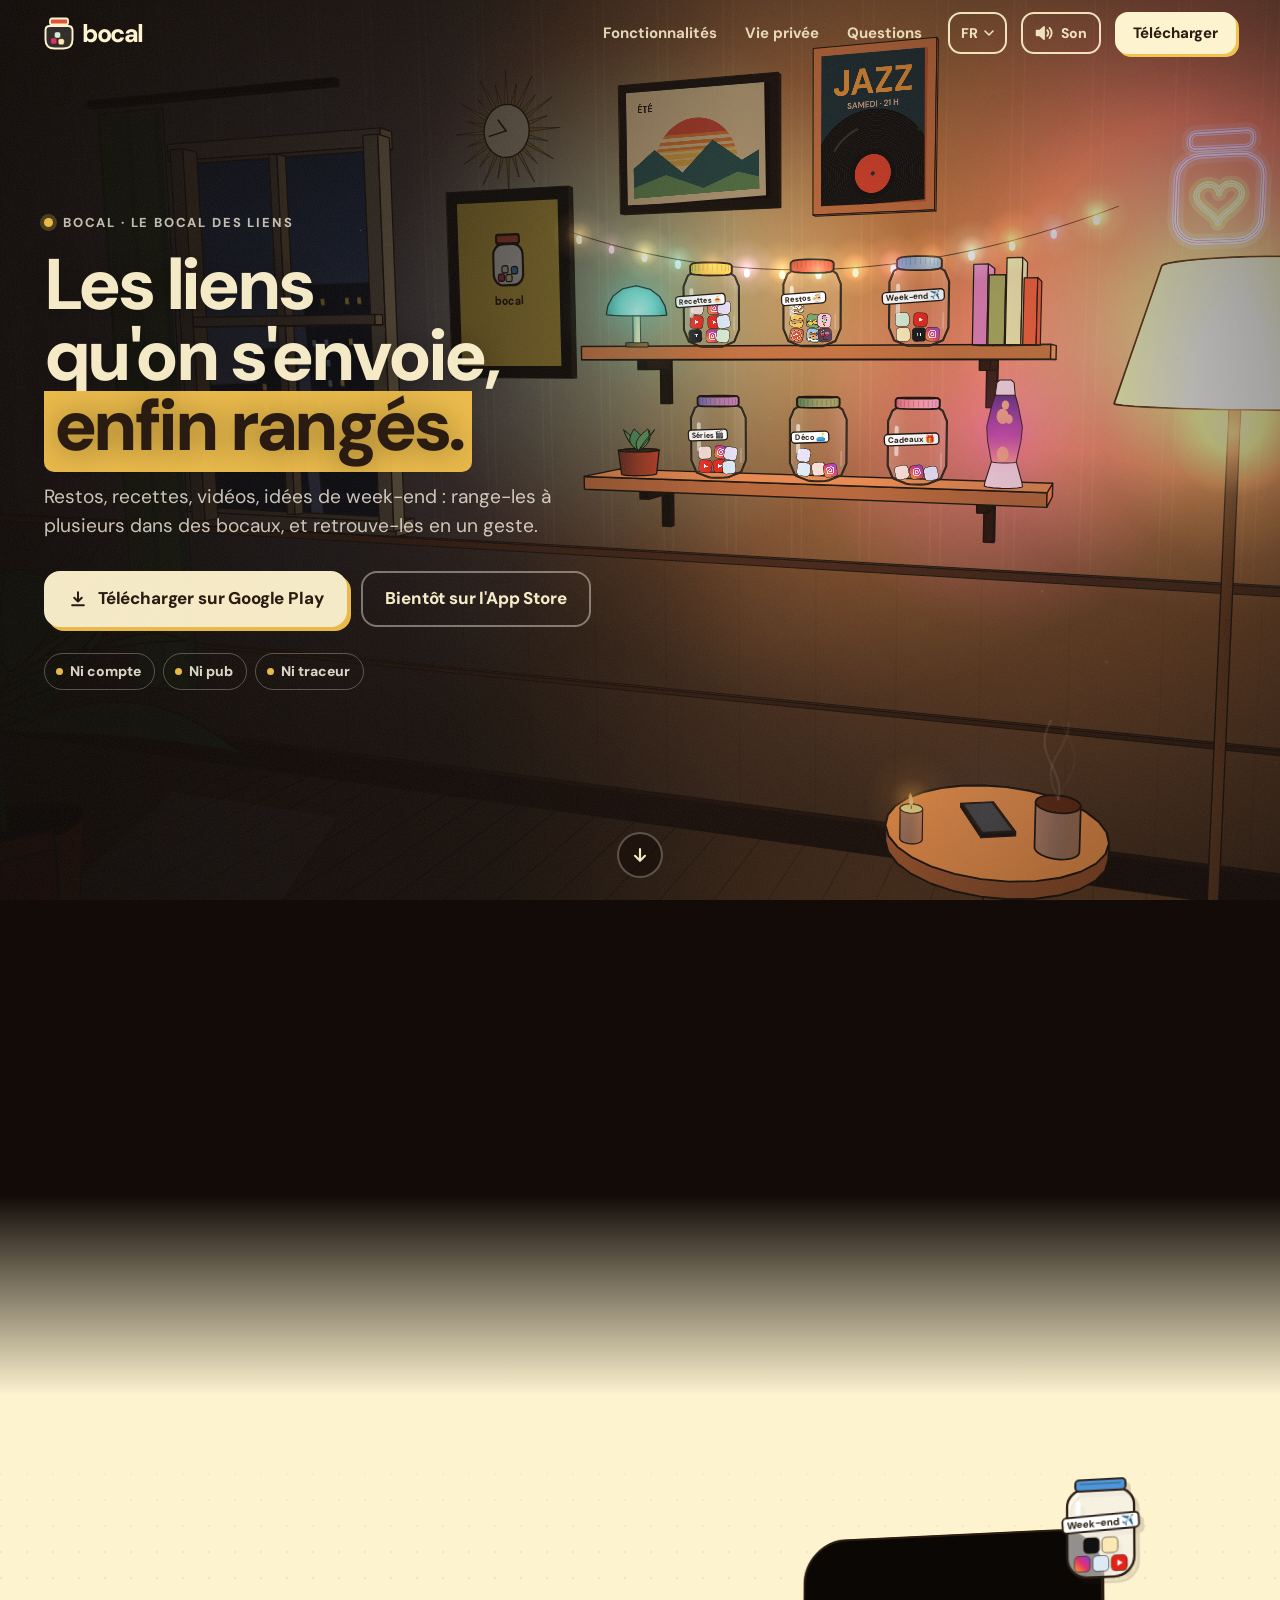
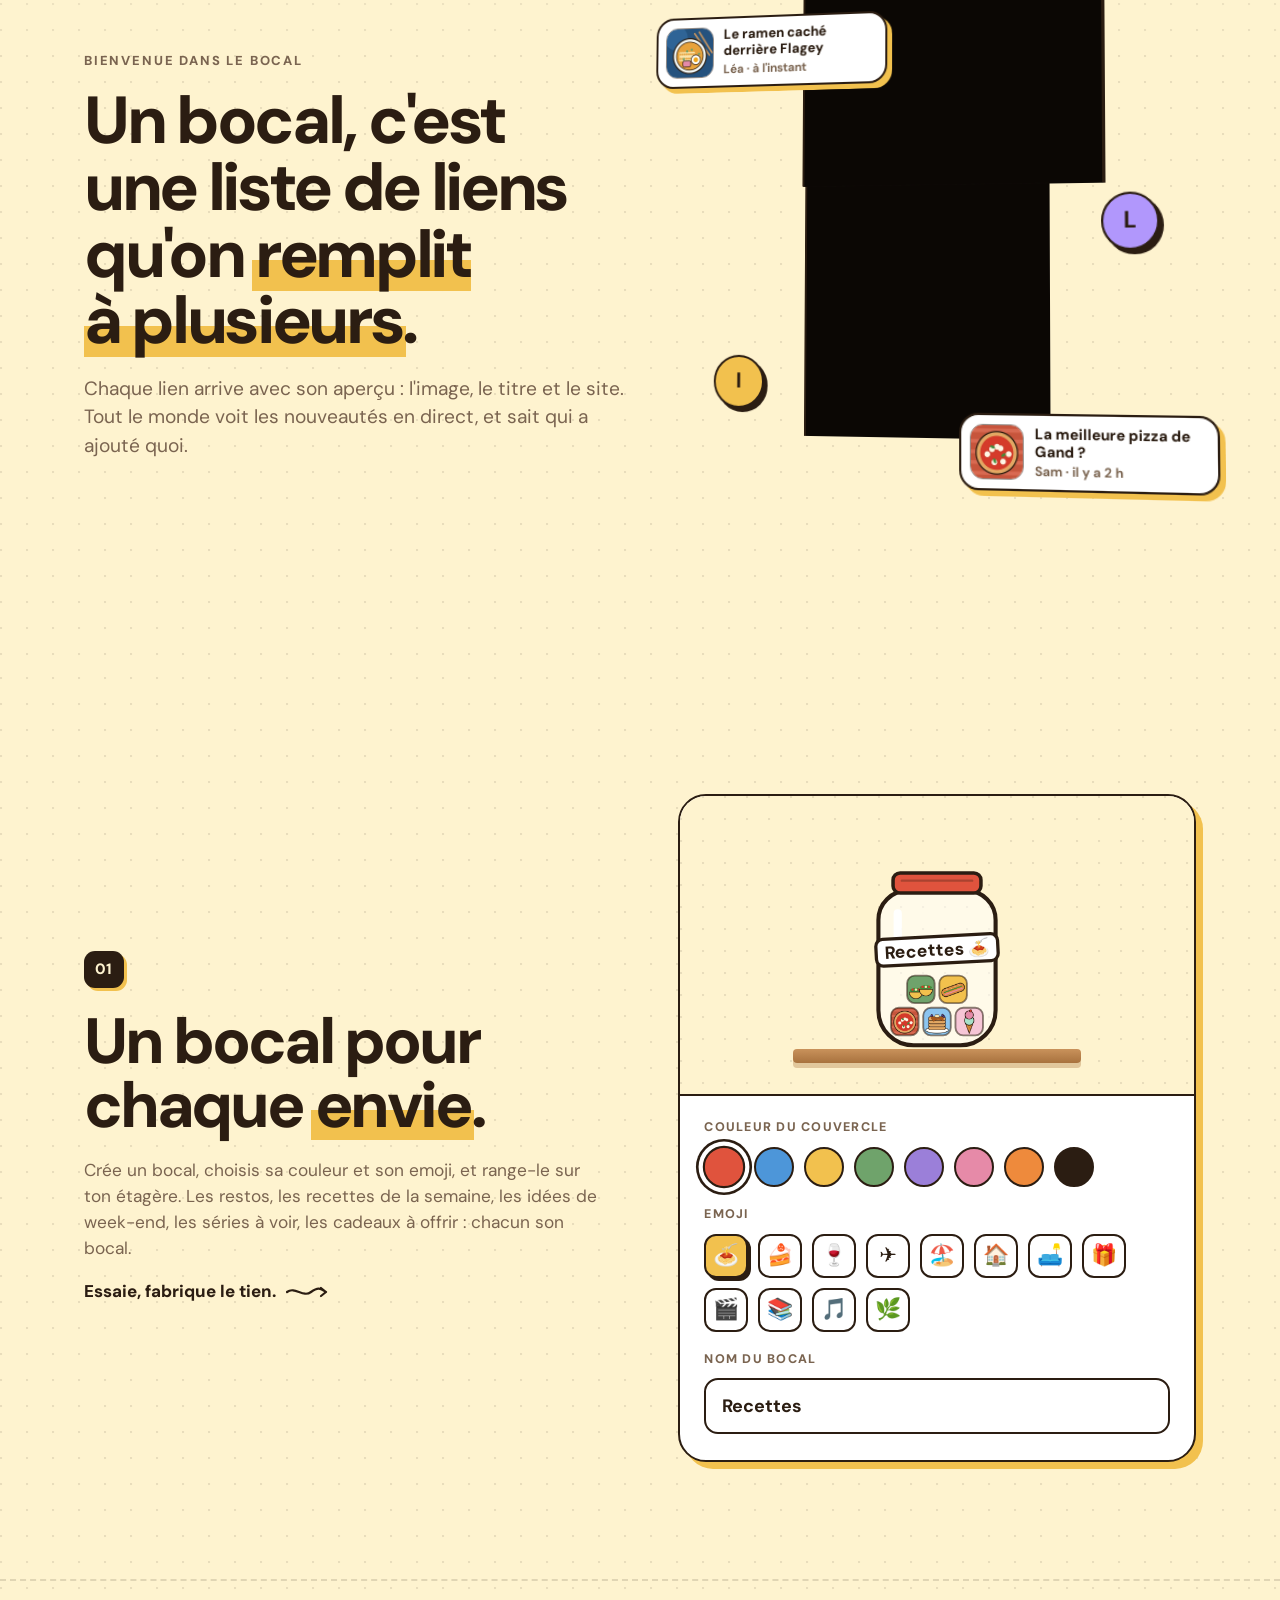
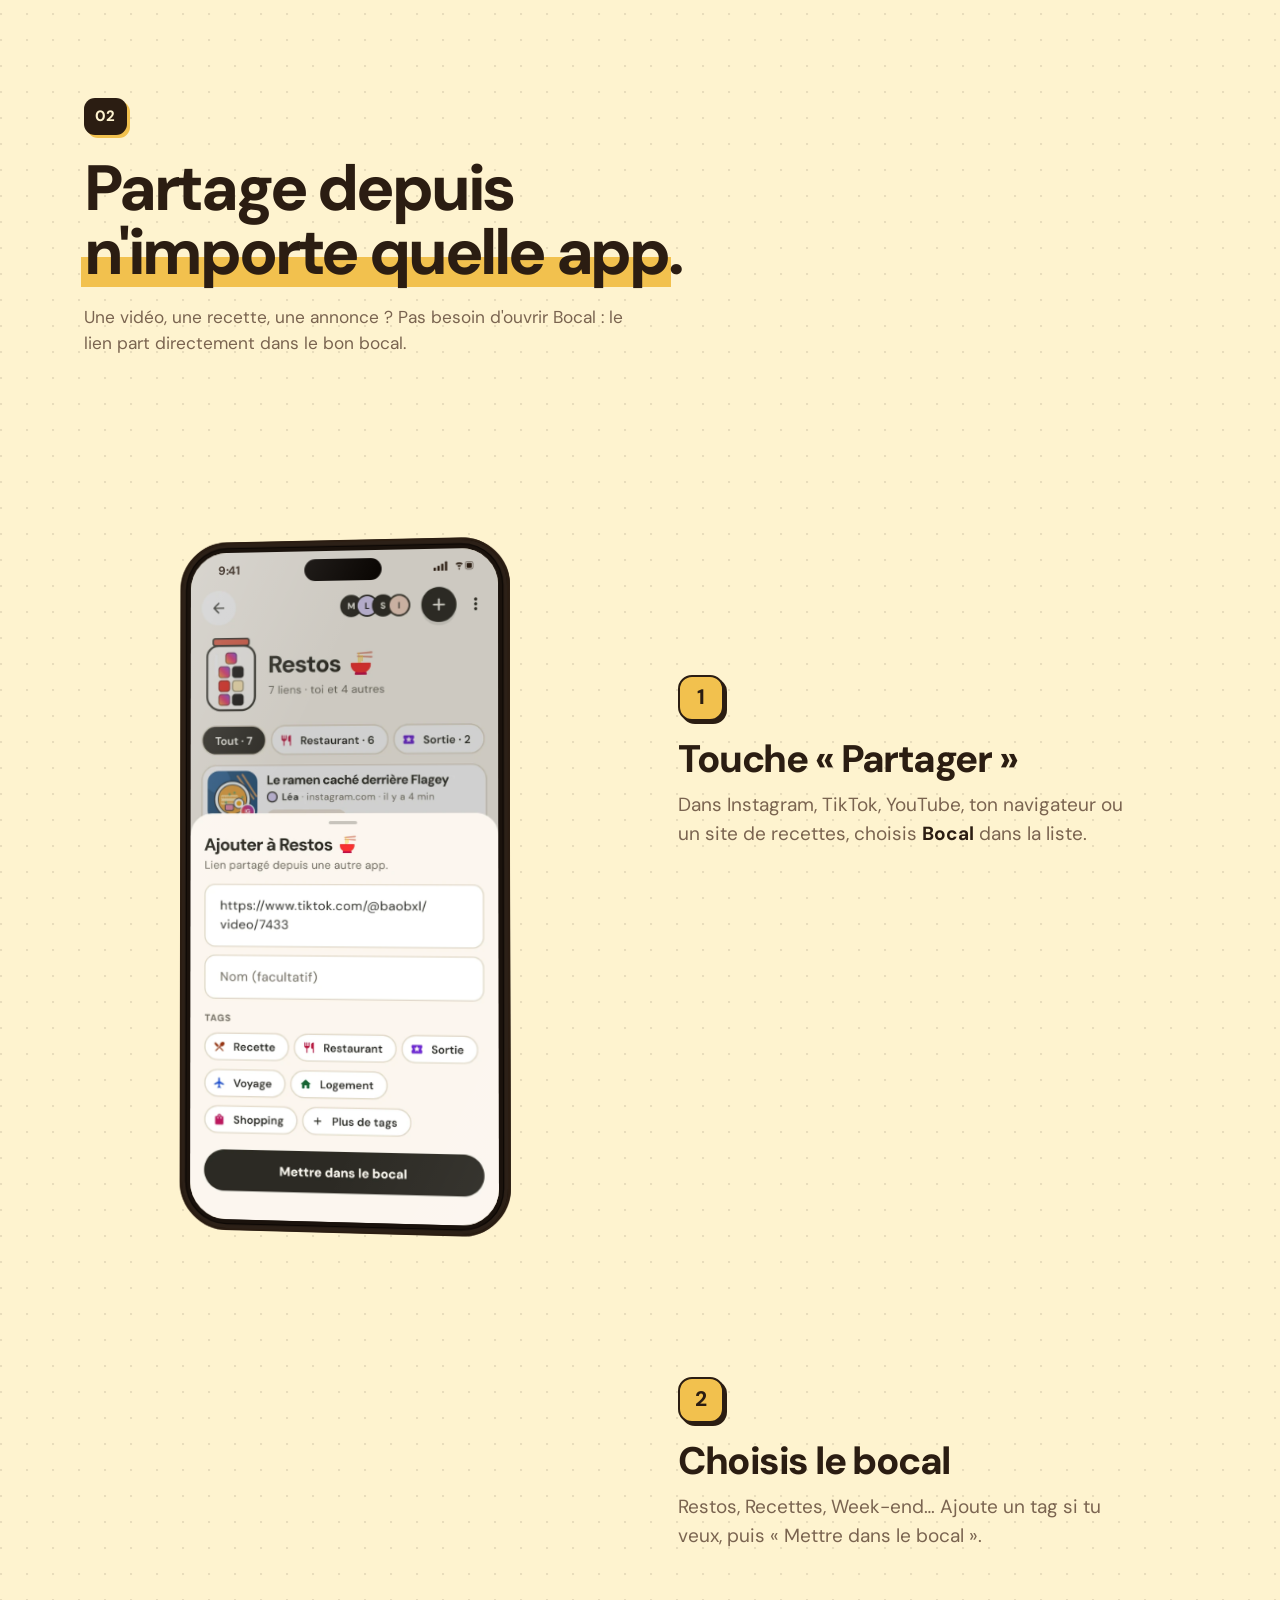
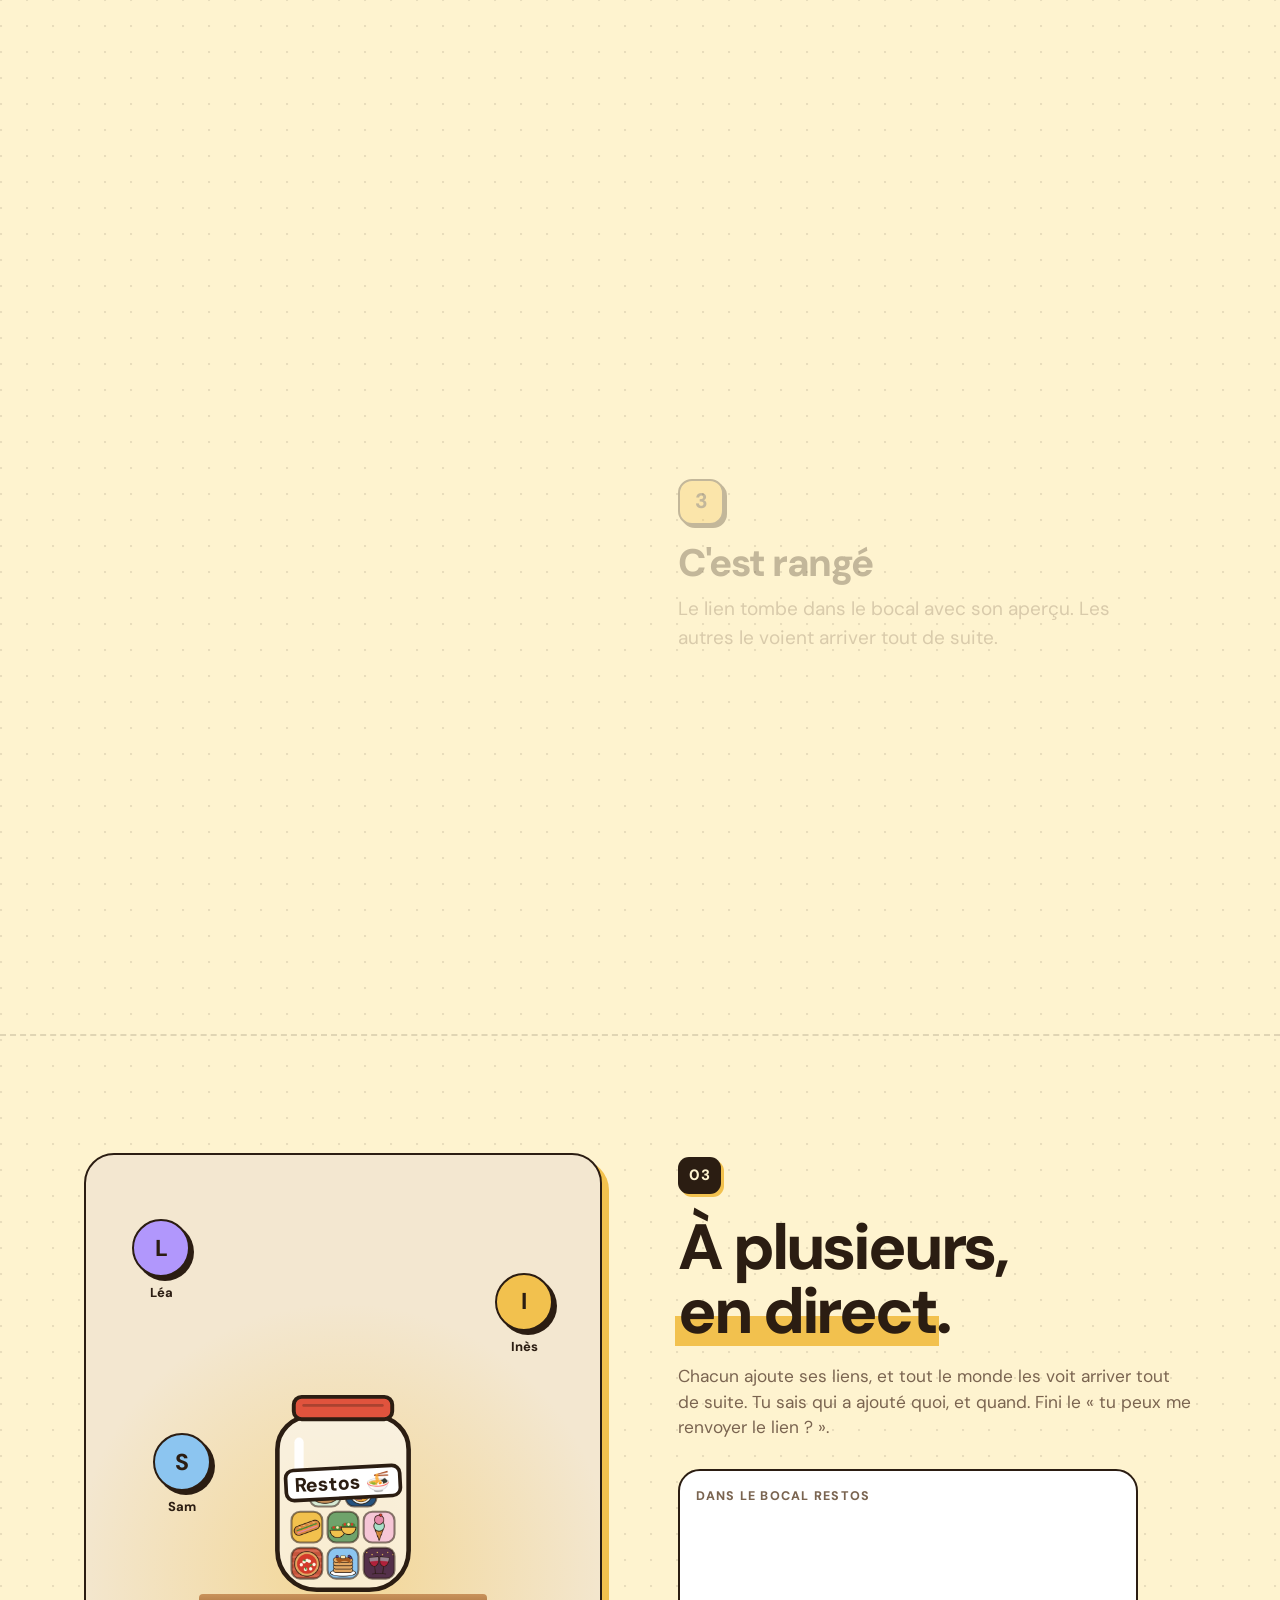
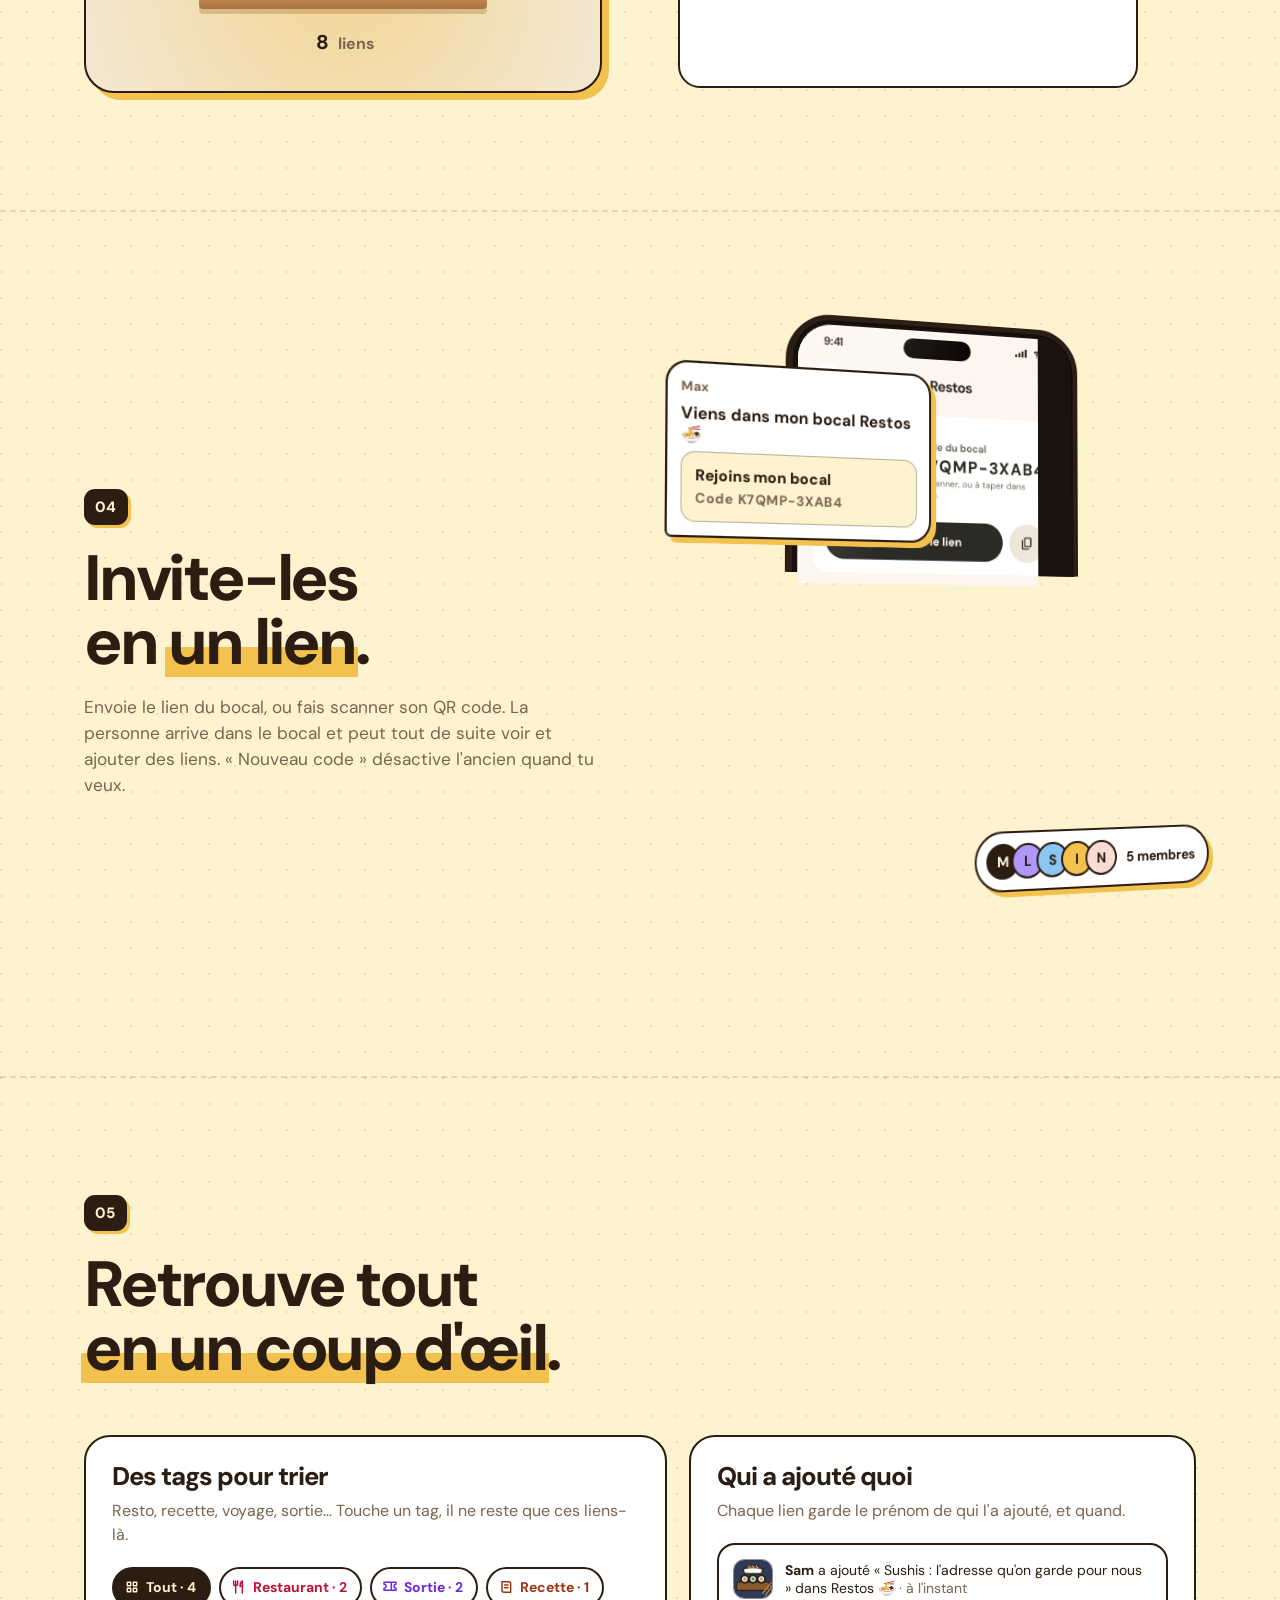
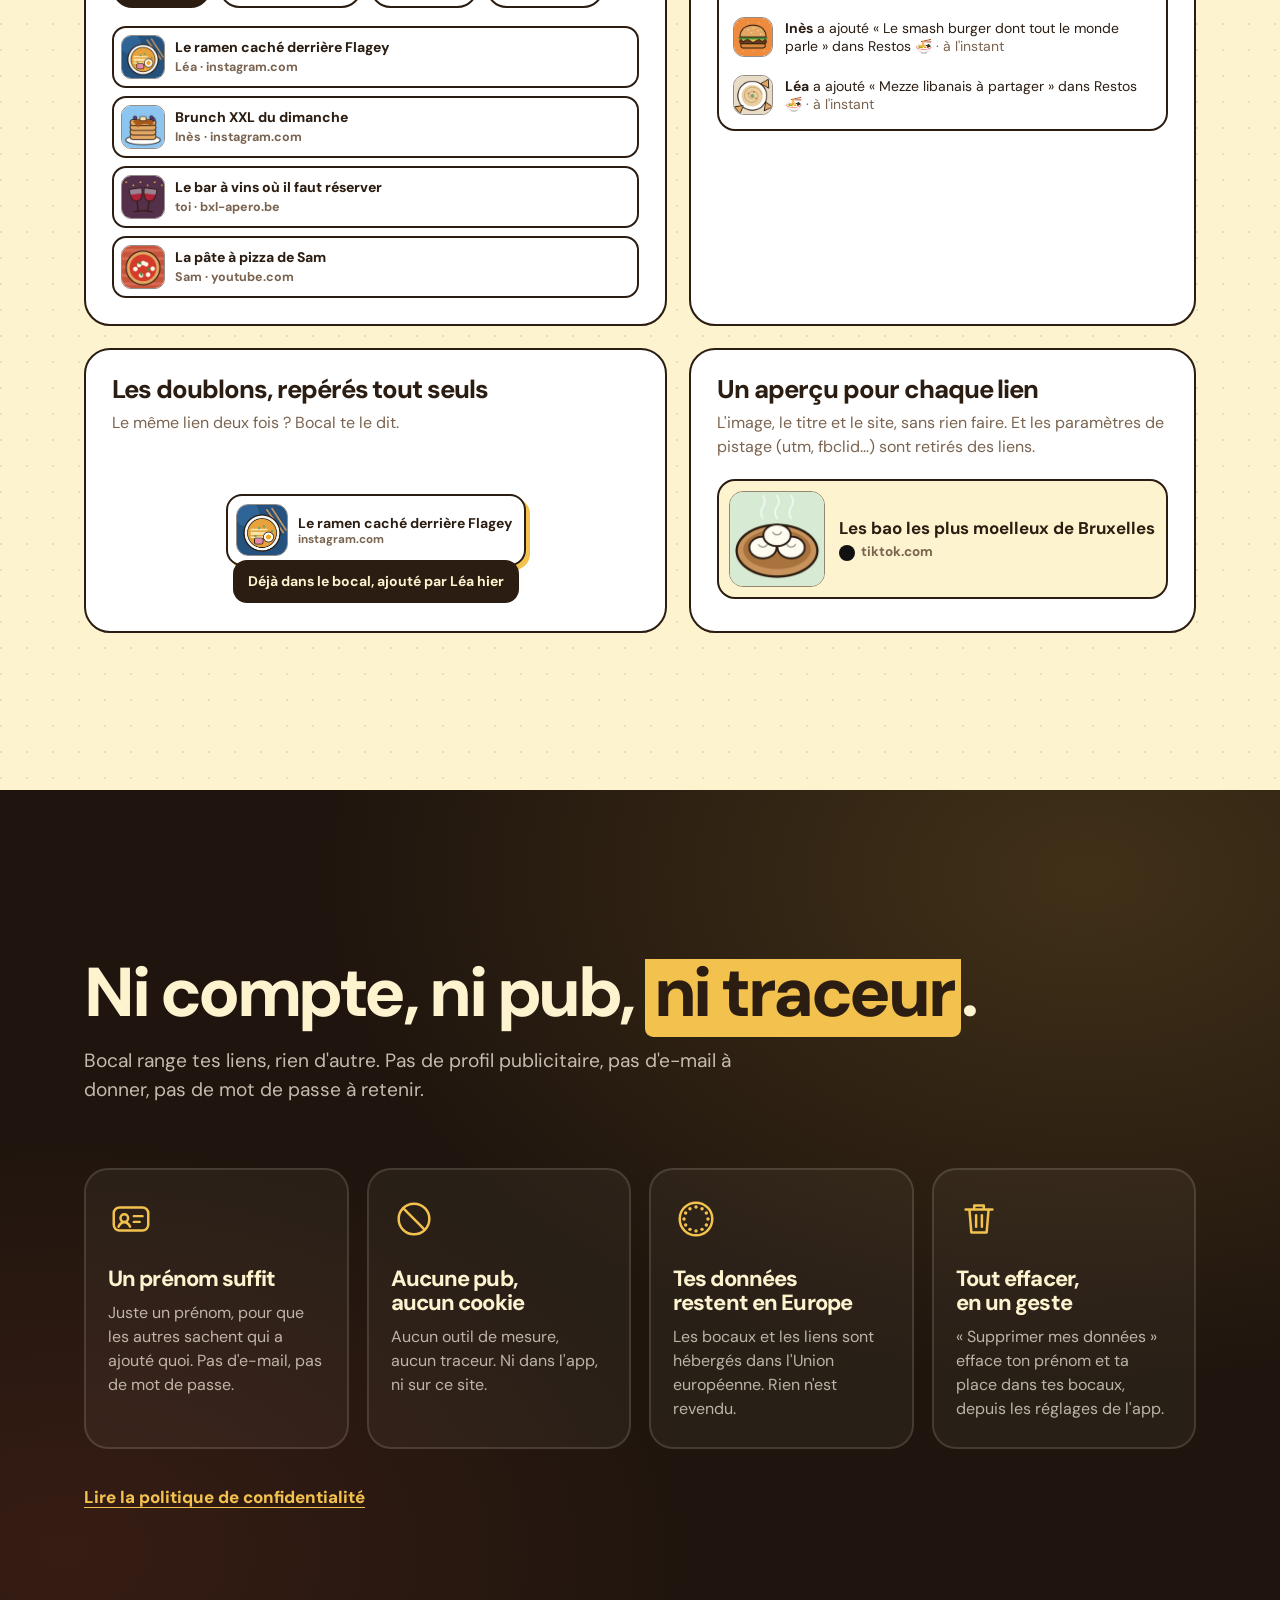
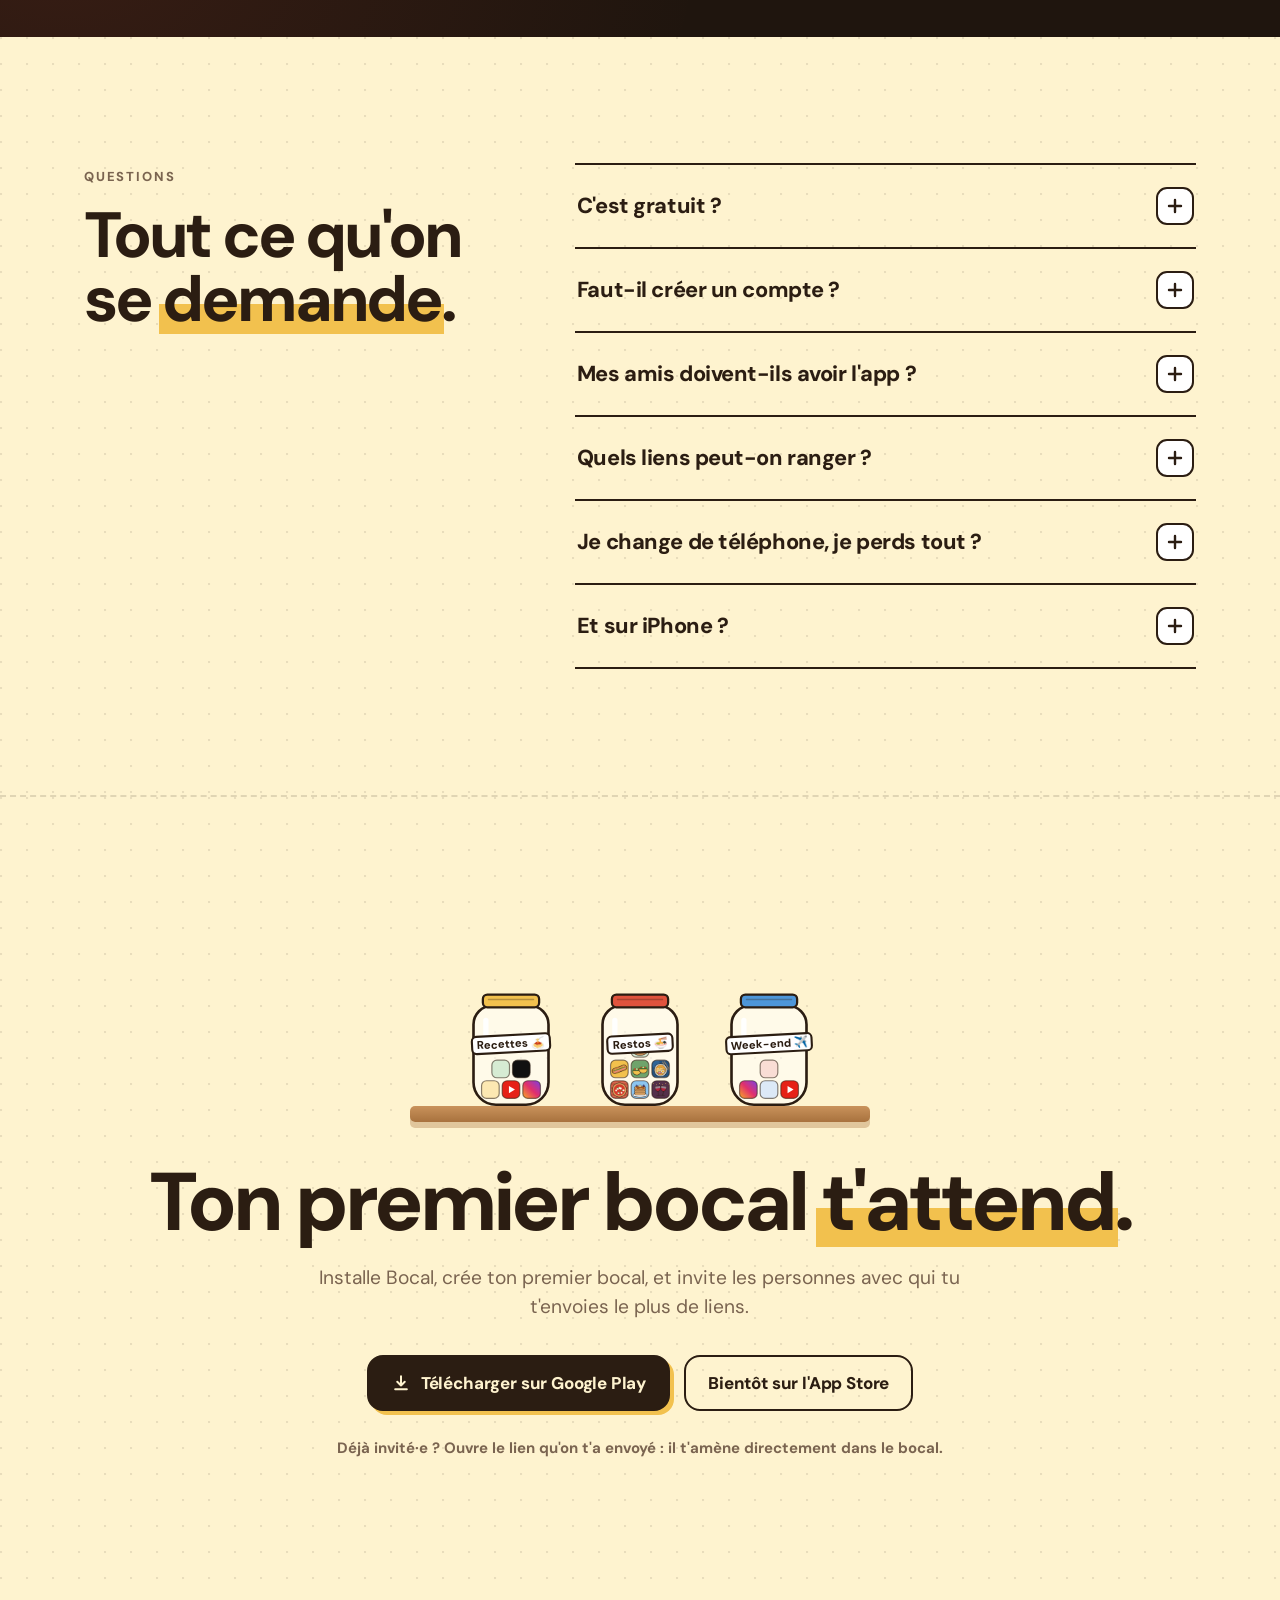
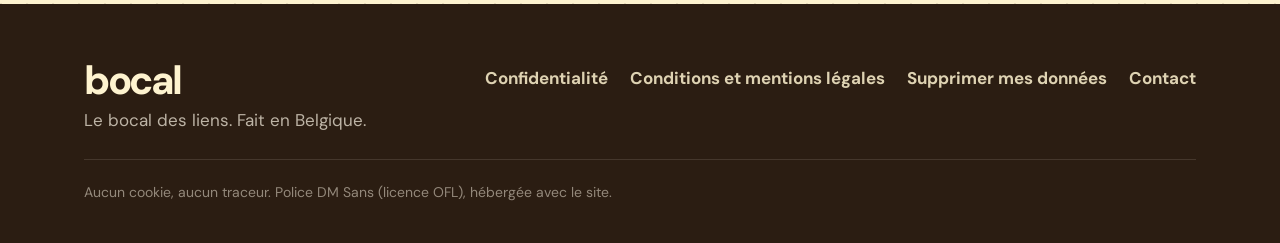
==== commit ad468872: "Nouveau site : salon à l'accueil, fondu vers le jaune clair, liens Google Play et App Store L'intro " ====
--- a/index.html
+++ b/index.html
@@ -23,25 +23,12 @@
 <link rel="preload" href="fonts/DMSans-ExtraBold.woff" as="font" type="font/woff" crossorigin>
 <link rel="preload" href="fonts/DMSans-Bold.woff" as="font" type="font/woff" crossorigin>
 <link rel="stylesheet" href="style.css">
-<noscript><style>.loader{display:none}.cap-hero{opacity:1;visibility:visible;transform:translateY(-50%)}.journey{height:100svh}.reveal{opacity:1;transform:none}</style></noscript>
+<noscript><style>.journey{height:100svh}.welcome{margin-top:0}.veil,.scroll-cue{display:none}.reveal{opacity:1;transform:none}</style></noscript>
 <script src="i18n.js" defer></script>
 <script src="site.js" defer></script>
 <script src="room.js" defer></script>
 </head>
 <body class="in-room">
-<div class="loader" id="loader" aria-hidden="true">
-  <svg class="loader-jar" viewBox="0 0 100 132">
-    <defs><linearGradient id="loader-ig" x1="0" y1="1" x2="1" y2="0"><stop offset="0" stop-color="#F9A825"/><stop offset=".5" stop-color="#E1306C"/><stop offset="1" stop-color="#7B3FE4"/></linearGradient></defs>
-    <rect x="6" y="24" width="88" height="104" rx="27" class="ld-glass"/>
-    <rect x="15" y="36" width="6" height="30" rx="3" fill="#fff" opacity=".7"/>
-    <rect x="21" y="94" width="24" height="24" rx="7" fill="url(#loader-ig)" class="ld-tk ld-tk1"/>
-    <rect x="52" y="96" width="24" height="24" rx="7" fill="#FCE8B2" class="ld-tk ld-tk2"/>
-    <rect x="37" y="68" width="24" height="24" rx="7" fill="#D6EBD3" class="ld-tk ld-tk3"/>
-    <g class="ld-lid"><rect x="19" y="7" width="62" height="17" rx="5"/></g>
-  </svg>
-  <p class="loader-word">bocal</p>
-  <div class="loader-bar"><i></i></div>
-</div>
 <a class="skip-link" href="#bienvenue">Aller au contenu</a>
 
 <header class="top" id="top">
@@ -66,7 +53,7 @@
     <svg viewBox="0 0 24 24" aria-hidden="true"><path class="spk" d="M4 9.5h3.5L12 5.5v13l-4.5-4H4z"/><path class="wave" d="M15.5 9a4.2 4.2 0 0 1 0 6M18 6.5a7.6 7.6 0 0 1 0 11"/><path class="mute" d="M16 9.5l5 5m0-5l-5 5"/></svg>
     <span class="sound-label">Son</span>
   </button>
-  <a class="btn btn-small store-link" href="#telecharger" data-store>Bientôt sur Android</a>
+  <a class="btn btn-small store-link" href="#telecharger">Télécharger</a>
 </header>
 
 <main>
@@ -75,56 +62,26 @@
       <canvas id="room" aria-hidden="true"></canvas>
       <div class="grain" aria-hidden="true"></div>
 
-      <div class="cap cap-hero" data-show="0,0.055">
+      <div class="hero">
         <p class="eyebrow"><span class="dot"></span> bocal · le bocal des liens</p>
         <h1>Les liens qu'on s'envoie, <mark>enfin rangés.</mark></h1>
         <p class="lead">Restos, recettes, vidéos, idées de week-end : range-les à plusieurs dans des bocaux, et retrouve-les en un geste.</p>
         <div class="actions">
-          <a class="btn btn-paper" href="#telecharger" data-store>
+          <a class="btn btn-paper" href="https://play.google.com/store/apps/details?id=be.gvdh.bocal">
             <svg viewBox="0 0 24 24" aria-hidden="true"><path d="M12 4v11m0 0l-4.5-4.5M12 15l4.5-4.5M5 19.5h14"/></svg>
-            <span data-store-label>Bientôt sur Google Play</span>
+            <span>Télécharger sur Google Play</span>
           </a>
-          <a class="btn btn-ghost" href="#bienvenue">Voir l'app</a>
+          <a class="btn btn-ghost" href="https://apps.apple.com/app/id6829795671">Bientôt sur l'App Store</a>
         </div>
         <ul class="pills" aria-label="Promesses">
           <li>Ni compte</li><li>Ni pub</li><li>Ni traceur</li>
         </ul>
       </div>
 
-      <div class="cap cap-story" data-show="0.085,0.222">
-        <p class="cap-title">Le resto que Léa t'a envoyé ?</p>
-        <p class="cap-sub">Il est quelque part, sous 128 messages.</p>
-      </div>
-      <div class="cap cap-story" data-show="0.25,0.385">
-        <p class="cap-title">Range-le dans un <mark>bocal</mark>.</p>
-        <p class="cap-sub">Un geste depuis n'importe quelle app, et il ne se perd plus.</p>
-      </div>
-      <div class="cap cap-story" data-show="0.395,0.505">
-        <p class="cap-title">Un bocal pour chaque <mark>envie</mark>.</p>
-        <p class="cap-sub">Restos, recettes, séries, idées cadeaux… à remplir à plusieurs.</p>
-      </div>
-      <div class="cap cap-story" data-show="0.6,0.74">
-        <p class="cap-title">Viens voir <mark>dedans</mark>.</p>
-      </div>
-
-      <div class="dock" data-show="0,0.8">
-        <button class="dock-back is-hidden" type="button" data-step="-1" aria-label="Étape précédente">
-          <svg viewBox="0 0 24 24" aria-hidden="true"><path d="M12 19V5m0 0l-6 6m6-6l6 6"/></svg>
-        </button>
-        <button class="dock-next" type="button" data-step="1">
-          <span class="dock-label">C'est parti</span>
-          <span class="dock-count">1 / 5</span>
-          <span class="dock-arrow"><svg viewBox="0 0 24 24" aria-hidden="true"><path d="M12 5v14m0 0l-6-6m6 6l6-6"/></svg></span>
-        </button>
-      </div>
-      <a class="skip-intro" href="#bienvenue" data-show="0.02,0.86">Passer l'intro</a>
-      <nav class="beats" data-show="0,0.86" aria-label="Étapes de l'intro">
-        <button type="button" data-beat="0" aria-label="Le salon"></button>
-        <button type="button" data-beat="1" aria-label="La conversation"></button>
-        <button type="button" data-beat="2" aria-label="Le lien rangé"></button>
-        <button type="button" data-beat="3" aria-label="Le bocal"></button>
-        <button type="button" data-beat="4" aria-label="Le bocal ouvert"></button>
-      </nav>
+      <a class="scroll-cue" href="#bienvenue" aria-hidden="true" tabindex="-1">
+        <svg viewBox="0 0 24 24"><path d="M12 5v14m0 0l-6-6m6 6l6-6"/></svg>
+      </a>
+      <div class="veil" aria-hidden="true"></div>
     </div>
   </section>
 
@@ -239,7 +196,7 @@
           <h2 class="reveal" style="--d:1">À plusieurs, <mark>en direct</mark>.</h2>
           <p class="reveal" style="--d:2">Chacun ajoute ses liens, et tout le monde les voit arriver tout de suite. Tu sais qui a ajouté quoi, et quand. Fini le « tu peux me renvoyer le lien ? ».</p>
           <div class="live-feed reveal" style="--d:3" aria-live="off">
-            <p class="feed-title">Ce qui s'est passé</p>
+            <p class="feed-title">Dans le bocal Restos</p>
             <ul id="live-feed"></ul>
           </div>
         </div>
@@ -267,7 +224,7 @@
             <div class="invite-bubble" style="--z:110px">
               <span class="ib-who">Max</span>
               <span class="ib-text">Viens dans mon bocal Restos 🍜</span>
-              <span class="ib-card"><b>Rejoins mon bocal</b><small>Code K7QM-P3XA</small></span>
+              <span class="ib-card"><b>Rejoins mon bocal</b><small>Code K7QMP-3XAB4</small></span>
             </div>
             <div class="invite-members" style="--z:80px">
               <span class="av" style="--c:#2B1D12;--t:#FBF3E4">M</span><span class="av" style="--c:#B197FC">L</span><span class="av" style="--c:#8CC5F0">S</span><span class="av" style="--c:#F2C14E">I</span><span class="av" style="--c:#F9DDD5">N</span>
@@ -291,8 +248,8 @@
             <div class="tag-row" id="tag-row"></div>
           </div>
           <div class="tile tile-feed reveal" style="--d:2">
-            <h3>Ce qui s'est passé</h3>
-            <p>Les derniers liens ajoutés par les autres, dès l'accueil.</p>
+            <h3>Qui a ajouté quoi</h3>
+            <p>Chaque lien garde le prénom de qui l'a ajouté, et quand.</p>
             <div class="mini-feed">
               <div class="mf-row"><img src="img/dishes/sushi.webp" alt="" width="96" height="96"><span><b>Sam</b> a ajouté « Sushis : l'adresse qu'on garde pour nous » dans Restos 🍜 <i>· à l'instant</i></span></div>
               <div class="mf-row"><img src="img/dishes/burger.webp" alt="" width="96" height="96"><span><b>Inès</b> a ajouté « Le smash burger dont tout le monde parle » dans Restos 🍜 <i>· à l'instant</i></span></div>
@@ -376,11 +333,11 @@
         </details>
         <details class="reveal">
           <summary>Je change de téléphone, je perds tout ?</summary>
-          <p>Non. Installe Bocal, touche « J'ai déjà des bocaux », entre le code d'un bocal et choisis ton prénom : tu retrouves ta place et tes liens.</p>
+          <p>Non. Sur Android avec le même compte Google (ta sauvegarde restaurée), ou sur iPhone avec le même identifiant Apple (trousseau iCloud activé), Bocal te retrouve tout seul. Sinon, crée avant ton code de secours (dans les réglages) et touche « J'ai un code de secours » sur le nouveau téléphone : tu retrouves ton compte et tous tes bocaux.</p>
         </details>
         <details class="reveal">
           <summary>Et sur iPhone ?</summary>
-          <p>Bocal sort d'abord sur Android.</p>
+          <p>Oui, bientôt : l'app iPhone arrive sur l'<a href="https://apps.apple.com/app/id6829795671">App Store</a> juste après Android. Avec ton code de secours, tu passes d'Android à iPhone sans rien perdre.</p>
         </details>
       </div>
     </div>
@@ -395,10 +352,11 @@
       <h2 class="reveal">Ton premier bocal <mark>t'attend</mark>.</h2>
       <p class="lead reveal" style="--d:1">Installe Bocal, crée ton premier bocal, et invite les personnes avec qui tu t'envoies le plus de liens.</p>
       <div class="actions reveal" style="--d:2">
-        <a class="btn" href="#telecharger" data-store>
+        <a class="btn" href="https://play.google.com/store/apps/details?id=be.gvdh.bocal">
           <svg viewBox="0 0 24 24" aria-hidden="true"><path d="M12 4v11m0 0l-4.5-4.5M12 15l4.5-4.5M5 19.5h14"/></svg>
-          <span data-store-label>Bientôt sur Google Play</span>
+          <span>Télécharger sur Google Play</span>
         </a>
+        <a class="btn btn-ghost" href="https://apps.apple.com/app/id6829795671">Bientôt sur l'App Store</a>
       </div>
       <p class="cta-note reveal" style="--d:3">Déjà invité·e ? Ouvre le lien qu'on t'a envoyé : il t'amène directement dans le bocal.</p>
     </div>
--- a/style.css
+++ b/style.css
@@ -6,7 +6,7 @@
 @property --bob { syntax: "<length>"; inherits: false; initial-value: 0px; }
 
 :root {
-  --paper: #FBF3E4;
+  --paper: #FEF3CF;
   --paper-2: #F3E7D0;
   --surface: #FFFFFF;
   --ink: #2B1D12;
@@ -44,41 +44,6 @@
 p { margin: 0; }
 :focus-visible { outline: 3px solid var(--sticker); outline-offset: 3px; border-radius: 6px; }
 
-.loader {
-  position: fixed; inset: 0; z-index: 100; display: grid; place-content: center; justify-items: center; gap: 16px;
-  background: radial-gradient(60% 50% at 50% 46%, #2B1B12, #120B07 72%); color: var(--paper);
-  transition: opacity .7s var(--ease-out), visibility 0s .7s;
-}
-.loader.is-done { opacity: 0; visibility: hidden; }
-.loader-jar { width: 104px; height: auto; overflow: visible; transition: transform .8s var(--ease-out); }
-.loader.is-done .loader-jar { transform: scale(1.18); }
-.ld-glass { fill: rgba(255, 255, 255, .08); stroke: var(--paper); stroke-width: 4; }
-.ld-tk { stroke: rgba(18, 11, 7, .45); stroke-width: 1.6; transform-box: fill-box; transform-origin: 50% 100%; }
-.ld-lid rect { fill: var(--tomato); stroke: var(--paper); stroke-width: 3.6; }
-.ld-lid { transform-box: fill-box; transform-origin: 100% 100%; animation: ld-lid 2.4s var(--ease-out) infinite; }
-.ld-tk1 { animation: ld-tk1 2.4s infinite; }
-.ld-tk2 { animation: ld-tk2 2.4s infinite; }
-.ld-tk3 { animation: ld-tk3 2.4s infinite; }
-@keyframes ld-lid {
-  0%, 8% { transform: none; } 16%, 56% { transform: translate(5px, -18px) rotate(18deg); }
-  64% { transform: translateY(2px) scale(1.04, .86); } 72%, 100% { transform: none; }
-}
-@keyframes ld-tk1 {
-  0%, 17% { transform: translateY(-120px); opacity: 0; } 19% { opacity: 1; } 30% { transform: none; }
-  34% { transform: translateY(-5px) scale(1.04, .94); } 38%, 88% { transform: none; opacity: 1; } 100% { opacity: 0; }
-}
-@keyframes ld-tk2 {
-  0%, 27% { transform: translateY(-120px); opacity: 0; } 29% { opacity: 1; } 40% { transform: none; }
-  44% { transform: translateY(-5px) scale(1.04, .94); } 48%, 88% { transform: none; opacity: 1; } 100% { opacity: 0; }
-}
-@keyframes ld-tk3 {
-  0%, 37% { transform: translateY(-110px); opacity: 0; } 39% { opacity: 1; } 50% { transform: none; }
-  54% { transform: translateY(-4px) scale(1.04, .94); } 58%, 88% { transform: none; opacity: 1; } 100% { opacity: 0; }
-}
-.loader-word { font-weight: 800; font-size: 26px; letter-spacing: -0.06em; line-height: 1; }
-.loader-bar { width: 120px; height: 3px; border-radius: 3px; background: rgba(251, 243, 228, .15); overflow: hidden; }
-.loader-bar i { display: block; height: 100%; background: var(--sticker); transform-origin: left; transform: scaleX(0); transition: transform .35s var(--ease-out); }
-
 .skip-link {
   position: fixed; left: 12px; top: -60px; z-index: 100;
   background: var(--sticker); color: var(--ink); padding: 10px 16px; border-radius: 12px;
@@ -120,6 +85,7 @@
 .btn-paper { background: var(--paper); color: var(--ink); border-color: var(--paper); }
 .btn-ghost { background: transparent; color: var(--paper); border-color: rgba(251, 243, 228, .45); box-shadow: none; }
 .btn-ghost:hover { box-shadow: none; border-color: var(--paper); }
+.cta .btn-ghost, .cta .btn-ghost:hover { color: var(--ink); border-color: var(--ink); }
 .btn-small { min-height: 42px; padding: 10px 16px; font-size: 15px; border-radius: 13px; box-shadow: 3px 3px 0 var(--sticker); }
 
 .top {
@@ -128,7 +94,7 @@
   padding: 12px var(--gutter);
   padding-top: max(12px, env(safe-area-inset-top));
   color: var(--ink);
-  background: rgba(251, 243, 228, .86);
+  background: rgba(254, 243, 207, .86);
   -webkit-backdrop-filter: blur(14px) saturate(1.3);
   backdrop-filter: blur(14px) saturate(1.3);
   border-bottom: 2px solid rgba(43, 29, 18, .1);
@@ -184,47 +150,46 @@
   .brand { font-size: 23px; }
 }
 
-.journey { position: relative; height: 640vh; background: var(--night); }
+.journey { position: relative; height: 230vh; height: 230svh; background: var(--night); }
 .stage { position: sticky; top: 0; height: 100vh; height: 100svh; overflow: hidden; isolation: isolate; }
-#room { position: absolute; inset: 0; width: 100%; height: 100%; display: block; }
+#room { position: absolute; inset: 0; width: 100%; height: 100%; display: block; animation: room-in 1.1s var(--ease-out) both; }
+@keyframes room-in { from { opacity: 0; } }
 .grain {
   position: absolute; inset: 0; pointer-events: none; z-index: 1; opacity: .05;
   background-image: url("data:image/svg+xml,%3Csvg xmlns='http://www.w3.org/2000/svg' width='180' height='180'%3E%3Cfilter id='n'%3E%3CfeTurbulence type='fractalNoise' baseFrequency='.85' numOctaves='2' stitchTiles='stitch'/%3E%3CfeColorMatrix values='0 0 0 0 1 0 0 0 0 1 0 0 0 0 1 0 0 0 1.4 0'/%3E%3C/filter%3E%3Crect width='180' height='180' filter='url(%23n)'/%3E%3C/svg%3E");
 }
 .stage::before {
-  content: ""; position: absolute; inset: 0; z-index: 1; pointer-events: none; will-change: opacity;
+  content: ""; position: absolute; inset: 0; z-index: 1; pointer-events: none;
   background: linear-gradient(90deg, rgba(10, 6, 3, .78) 0%, rgba(10, 6, 3, .5) 32%, rgba(10, 6, 3, 0) 58%);
-  opacity: clamp(0, calc(1 - var(--journey, 0) * 15), 1);
-}
-.stage::after {
-  content: ""; position: absolute; inset: auto 0 0; height: 46%; z-index: 1; pointer-events: none; will-change: opacity;
-  background: linear-gradient(0deg, rgba(10, 6, 3, .72), rgba(10, 6, 3, 0));
-  opacity: clamp(0, calc(min(var(--journey, 0) * 12, (0.78 - var(--journey, 0)) * 14)), 1);
-}
-
-.cap {
-  position: absolute; z-index: 3; left: var(--gutter); bottom: clamp(112px, 16vh, 170px);
-  max-width: min(640px, calc(100vw - 2 * var(--gutter)));
-  color: var(--paper);
-  opacity: 0; transform: translateY(22px);
-  transition: opacity .55s var(--ease-out), transform .9s var(--ease-out), visibility 0s .9s;
-  visibility: hidden;
-}
-.cap.is-on { opacity: 1; transform: none; visibility: visible; transition: opacity .7s var(--ease-out), transform 1s var(--ease-out), visibility 0s; }
-.cap mark {
+  opacity: clamp(0, calc(1 - var(--journey, 0) * 5), 1);
+}
+.veil { position: absolute; inset: 0; z-index: 4; pointer-events: none; background: var(--paper); opacity: var(--veil, 0); }
+
+.hero {
+  position: absolute; z-index: 3; left: var(--gutter); top: 50%;
+  max-width: min(600px, 46vw); color: var(--paper);
+  transform: translateY(calc(-50% - var(--journey, 0) * 120px));
+  opacity: clamp(0, calc(1 - var(--journey, 0) * 6.5), 1);
+}
+.stage.is-past .hero, .stage.is-past .scroll-cue { visibility: hidden; }
+.hero > * { animation: hero-in .9s var(--ease-out) .2s both; }
+.hero > :nth-child(2) { animation-delay: .28s; }
+.hero > :nth-child(3) { animation-delay: .36s; }
+.hero > :nth-child(4) { animation-delay: .44s; }
+.hero > :nth-child(5) { animation-delay: .52s; }
+@keyframes hero-in { from { opacity: 0; transform: translateY(18px); } }
+.hero mark {
   background: linear-gradient(transparent 13%, var(--sticker) 13%); color: var(--ink); padding: 0 .14em; border-radius: .14em;
   -webkit-box-decoration-break: clone; box-decoration-break: clone;
 }
-.cap-hero { top: 50%; bottom: auto; transform: translateY(calc(-50% + 22px)); max-width: min(600px, 46vw); }
-.cap-hero.is-on { transform: translateY(-50%); }
-.cap-hero h1 {
+.hero h1 {
   font-size: clamp(42px, 5.6vw, 80px); line-height: .98; letter-spacing: -0.05em; margin-bottom: 22px;
   text-shadow: 0 2px 30px rgba(0, 0, 0, .35);
 }
-.cap-hero .eyebrow { color: rgba(251, 243, 228, .78); }
-.cap-hero .eyebrow .dot { width: 9px; height: 9px; border-radius: 50%; background: var(--sticker); box-shadow: 0 0 0 4px rgba(242, 193, 78, .25); animation: pulse 2.4s ease-in-out infinite; }
+.hero .eyebrow { color: rgba(251, 243, 228, .78); }
+.hero .eyebrow .dot { width: 9px; height: 9px; border-radius: 50%; background: var(--sticker); box-shadow: 0 0 0 4px rgba(242, 193, 78, .25); animation: pulse 2.4s ease-in-out infinite; }
 @keyframes pulse { 50% { box-shadow: 0 0 0 9px rgba(242, 193, 78, 0); } }
-.cap-hero .lead { color: rgba(251, 243, 228, .82); margin-bottom: 30px; }
+.hero .lead { color: rgba(251, 243, 228, .82); margin-bottom: 30px; }
 .actions { display: flex; flex-wrap: wrap; gap: 14px; }
 .pills { list-style: none; display: flex; flex-wrap: wrap; gap: 8px; padding: 0; margin: 26px 0 0; }
 .pills li {
@@ -233,98 +198,35 @@
   display: inline-flex; align-items: center; gap: 7px;
 }
 .pills li::before { content: ""; width: 7px; height: 7px; border-radius: 50%; background: var(--sticker); }
-.cap-title { font-size: clamp(32px, 4.4vw, 62px); font-weight: 800; letter-spacing: -0.045em; line-height: 1.02; text-shadow: 0 2px 26px rgba(0, 0, 0, .45); text-wrap: balance; }
-.cap-sub { margin-top: 12px; font-size: clamp(17px, 1.4vw, 20px); color: rgba(251, 243, 228, .82); font-weight: 500; max-width: 30em; text-shadow: 0 1px 14px rgba(0, 0, 0, .5); }
-
-.scroll-hint {
-  position: absolute; z-index: 3; left: 50%; bottom: 22px; transform: translateX(-50%);
-  display: flex; flex-direction: column; align-items: center; gap: 8px;
-  color: rgba(251, 243, 228, .7); font-weight: 700; font-size: 13px; letter-spacing: .06em;
-  opacity: 0; transition: opacity .5s;
-}
-.scroll-hint.is-on { opacity: 1; }
-.mouse { width: 24px; height: 36px; border: 2px solid currentColor; border-radius: 12px; position: relative; }
-.mouse i { position: absolute; left: 50%; top: 7px; width: 4px; height: 8px; margin-left: -2px; border-radius: 2px; background: var(--sticker); animation: wheel 1.8s var(--ease-out) infinite; }
-@keyframes wheel { 0% { transform: translateY(0); opacity: 1; } 70% { transform: translateY(11px); opacity: 0; } 100% { opacity: 0; } }
-.skip-intro {
-  position: absolute; z-index: 3; right: var(--gutter); bottom: 34px;
-  color: rgba(251, 243, 228, .75); font-weight: 700; font-size: 14px; text-decoration: none;
-  padding: 9px 14px; border-radius: 12px; border: 1.5px solid rgba(251, 243, 228, .25);
-  opacity: 0; visibility: hidden; transition: opacity .4s, visibility 0s .4s, border-color .2s;
-}
-.skip-intro.is-on { opacity: 1; visibility: visible; transition: opacity .4s, visibility 0s; }
-.skip-intro:hover { border-color: rgba(251, 243, 228, .7); color: var(--paper); }
-.dock {
-  position: absolute; z-index: 4; left: 50%; bottom: max(24px, env(safe-area-inset-bottom) + 14px);
-  display: flex; align-items: center; gap: 10px;
-  opacity: 0; visibility: hidden; transform: translate(-50%, 18px);
-  transition: opacity .45s var(--ease-out), transform .6s var(--ease-out), visibility 0s .6s;
-}
-.dock.is-on { opacity: 1; visibility: visible; transform: translate(-50%, 0); transition: opacity .45s var(--ease-out), transform .6s var(--ease-out), visibility 0s; }
-.dock-next, .dock-back {
-  border: 2px solid rgba(251, 243, 228, .3); background: rgba(18, 11, 7, .74); color: var(--paper); cursor: pointer;
-  box-shadow: 0 10px 30px -12px rgba(0, 0, 0, .6);
-}
-.dock-next {
-  display: inline-flex; align-items: center; gap: 12px; height: 58px; padding: 0 8px 0 24px; border-radius: 999px;
-  font: 800 17px/1 "DM Sans", system-ui, sans-serif; letter-spacing: -0.01em; white-space: nowrap;
-  transition: transform .2s var(--ease-out), border-color .25s, background .25s;
-}
-.dock-next:hover { border-color: rgba(251, 243, 228, .65); background: rgba(18, 11, 7, .86); }
-.dock-next:active { transform: scale(.96); }
-.dock-count { font-weight: 700; font-size: 13px; color: rgba(251, 243, 228, .58); font-variant-numeric: tabular-nums; }
-.dock-arrow {
-  width: 42px; height: 42px; border-radius: 50%; display: grid; place-items: center;
-  background: var(--sticker); color: var(--ink); border: 2px solid var(--ink);
-}
-.dock svg { width: 20px; height: 20px; fill: none; stroke: currentColor; stroke-width: 2.6; stroke-linecap: round; stroke-linejoin: round; }
-.dock-arrow svg { animation: nudge 1.9s var(--ease-out) infinite; }
+
+.scroll-cue {
+  position: absolute; z-index: 3; left: 50%; bottom: max(22px, env(safe-area-inset-bottom) + 12px); margin-left: -23px;
+  width: 46px; height: 46px; display: grid; place-items: center; border-radius: 50%;
+  color: var(--paper); background: rgba(18, 11, 7, .5); border: 2px solid rgba(251, 243, 228, .3);
+  opacity: clamp(0, calc(1 - var(--journey, 0) * 9), 1);
+  transition: border-color .25s;
+}
+.scroll-cue:hover { border-color: rgba(251, 243, 228, .7); }
+.scroll-cue svg { width: 20px; height: 20px; fill: none; stroke: currentColor; stroke-width: 2.6; stroke-linecap: round; stroke-linejoin: round; animation: nudge 1.9s var(--ease-out) infinite; }
 @keyframes nudge { 0%, 55%, 100% { transform: none; } 28% { transform: translateY(3px); } }
-.dock-back {
-  width: 50px; height: 50px; padding: 0; border-radius: 50%; display: grid; place-items: center;
-  transition: opacity .3s, transform .35s var(--ease-back), border-color .25s, background .25s;
-}
-.dock-back:hover { border-color: rgba(251, 243, 228, .65); }
-.dock-back.is-hidden { opacity: 0; transform: scale(.5); pointer-events: none; }
-.dock-label { min-width: 4.6em; text-align: left; }
-.sound.needs-tap { animation: tapme 1.6s ease-in-out infinite; }
-@keyframes tapme { 50% { box-shadow: 0 0 0 6px rgba(242, 193, 78, .35); } }
-
-.beats {
-  position: absolute; z-index: 3; right: calc(var(--gutter) - 4px); top: 50%; transform: translateY(-50%);
-  display: flex; flex-direction: column; align-items: center; gap: 12px;
-  opacity: 0; visibility: hidden; transition: opacity .4s, visibility 0s .4s;
-}
-.beats.is-on { opacity: 1; visibility: visible; transition: opacity .4s, visibility 0s; }
-.beats button {
-  position: relative; width: 12px; height: 12px; padding: 0; border-radius: 999px; cursor: pointer;
-  border: 2px solid rgba(251, 243, 228, .5); background: transparent;
-  transition: height .4s var(--ease-back), background .3s, border-color .3s;
-}
-.beats button::before { content: ""; position: absolute; inset: -9px -14px; }
-.beats button:hover { border-color: var(--paper); }
-.beats button[aria-current="step"] { height: 30px; background: var(--sticker); border-color: var(--sticker); }
 
 @media (max-width: 760px) {
-  .cap-hero { top: auto; bottom: max(30px, env(safe-area-inset-bottom) + 20px); max-width: none; right: var(--gutter); transform: translateY(22px); }
-  .cap-hero.is-on { transform: none; }
-  .cap-hero h1 { font-size: clamp(36px, 10.4vw, 52px); margin-bottom: 14px; }
-  .cap-hero .lead { font-size: 16.5px; margin-bottom: 20px; }
-  .cap-hero .eyebrow { margin-bottom: 12px; }
-  .pills { margin-top: 18px; }
-  .pills li { font-size: 13px; padding: 6px 11px 6px 9px; }
+  .hero { top: auto; bottom: max(84px, env(safe-area-inset-bottom) + 74px); right: var(--gutter); max-width: none; transform: translateY(calc(var(--journey, 0) * -120px)); }
+  .hero h1 { font-size: clamp(36px, 10.4vw, 52px); margin-bottom: 14px; }
+  .hero .lead { font-size: 16.5px; margin-bottom: 20px; }
+  .hero .eyebrow { margin-bottom: 12px; }
+  .hero .pills { display: none; }
+  .hero .actions { gap: 10px; }
+  .hero .actions .btn { flex: 1 1 100%; min-height: 50px; padding: 12px 16px; }
   .actions .btn { flex: 1 1 auto; }
   .stage::before { background: linear-gradient(0deg, rgba(10, 6, 3, .92) 0%, rgba(10, 6, 3, .7) 40%, rgba(10, 6, 3, 0) 66%); }
-  .cap { bottom: max(104px, env(safe-area-inset-bottom) + 96px); }
-  .cap-hero { bottom: max(94px, env(safe-area-inset-bottom) + 86px); }
-  .cap-hero .btn-ghost, .cap-hero .pills { display: none; }
-  .skip-intro { top: max(74px, env(safe-area-inset-top) + 64px); bottom: auto; right: 12px; font-size: 13px; padding: 7px 11px; }
-  .dock-next { height: 54px; font-size: 16px; padding-left: 20px; }
-  .dock-arrow { width: 38px; height: 38px; }
-  .dock-back { width: 46px; height: 46px; }
-  .beats { right: 10px; gap: 10px; }
-  .beats button { width: 10px; height: 10px; }
-  .beats button[aria-current="step"] { height: 24px; }
+}
+@media (max-width: 760px) and (max-height: 700px) {
+  .hero { bottom: max(76px, env(safe-area-inset-bottom) + 66px); }
+  .hero .eyebrow { display: none; }
+  .hero h1 { font-size: 34px; margin-bottom: 10px; }
+  .hero .lead { font-size: 15.5px; margin-bottom: 14px; }
+  .hero .actions .btn { min-height: 46px; padding: 10px 16px; font-size: 16px; }
 }
 
 .world {
@@ -340,8 +242,9 @@
 .reveal { opacity: 0; transform: translateY(28px); transition: opacity .8s var(--ease-out) calc(var(--d, 0) * 90ms), transform 1s var(--ease-out) calc(var(--d, 0) * 90ms); }
 .reveal.is-in { opacity: 1; transform: none; }
 
-.welcome { padding: clamp(110px, 16vh, 170px) 0 clamp(80px, 12vh, 140px); }
-.welcome::before { content: ""; position: absolute; inset: 0 0 auto; height: 260px; background: linear-gradient(var(--paper), rgba(251, 243, 228, 0)); pointer-events: none; }
+.welcome { margin-top: -75vh; margin-top: -75svh; padding: clamp(110px, 16vh, 170px) 0 clamp(80px, 12vh, 140px); }
+.welcome::after { content: ""; position: absolute; inset: -200px 0 auto; height: 200px; background: linear-gradient(rgba(254, 243, 207, 0), var(--paper)); pointer-events: none; }
+.welcome::before { content: ""; position: absolute; inset: 0 0 auto; height: 260px; background: linear-gradient(var(--paper), rgba(254, 243, 207, 0)); pointer-events: none; }
 .welcome-grid { position: relative; display: grid; grid-template-columns: 1.05fr .95fr; gap: clamp(32px, 6vw, 90px); align-items: center; }
 .welcome h2 { font-size: clamp(38px, 5.2vw, 70px); }
 
@@ -702,10 +605,8 @@
 
 @media (prefers-reduced-motion: reduce) {
   html { scroll-behavior: auto; }
-  .journey { height: 100vh; height: 100svh; }
-  .cap-story, .skip-intro, .scroll-hint, .beats, .dock { display: none; }
-  .ld-lid, .ld-tk1, .ld-tk2, .ld-tk3 { animation: none; }
-  .float-card, .float-jar, .float-avatar, .invite-bubble, .invite-members, .dup-card, .dup-toast, .cap-hero .eyebrow .dot { animation: none; }
+  #room, .hero > *, .hero .eyebrow .dot, .scroll-cue svg { animation: none; }
+  .float-card, .float-jar, .float-avatar, .invite-bubble, .invite-members, .dup-card, .dup-toast { animation: none; }
   .reveal { transform: none; transition: opacity .4s; }
   .reveal mark { background-size: 100% 100%; transition: none; }
   .cta-jars .cj { transform: none; }
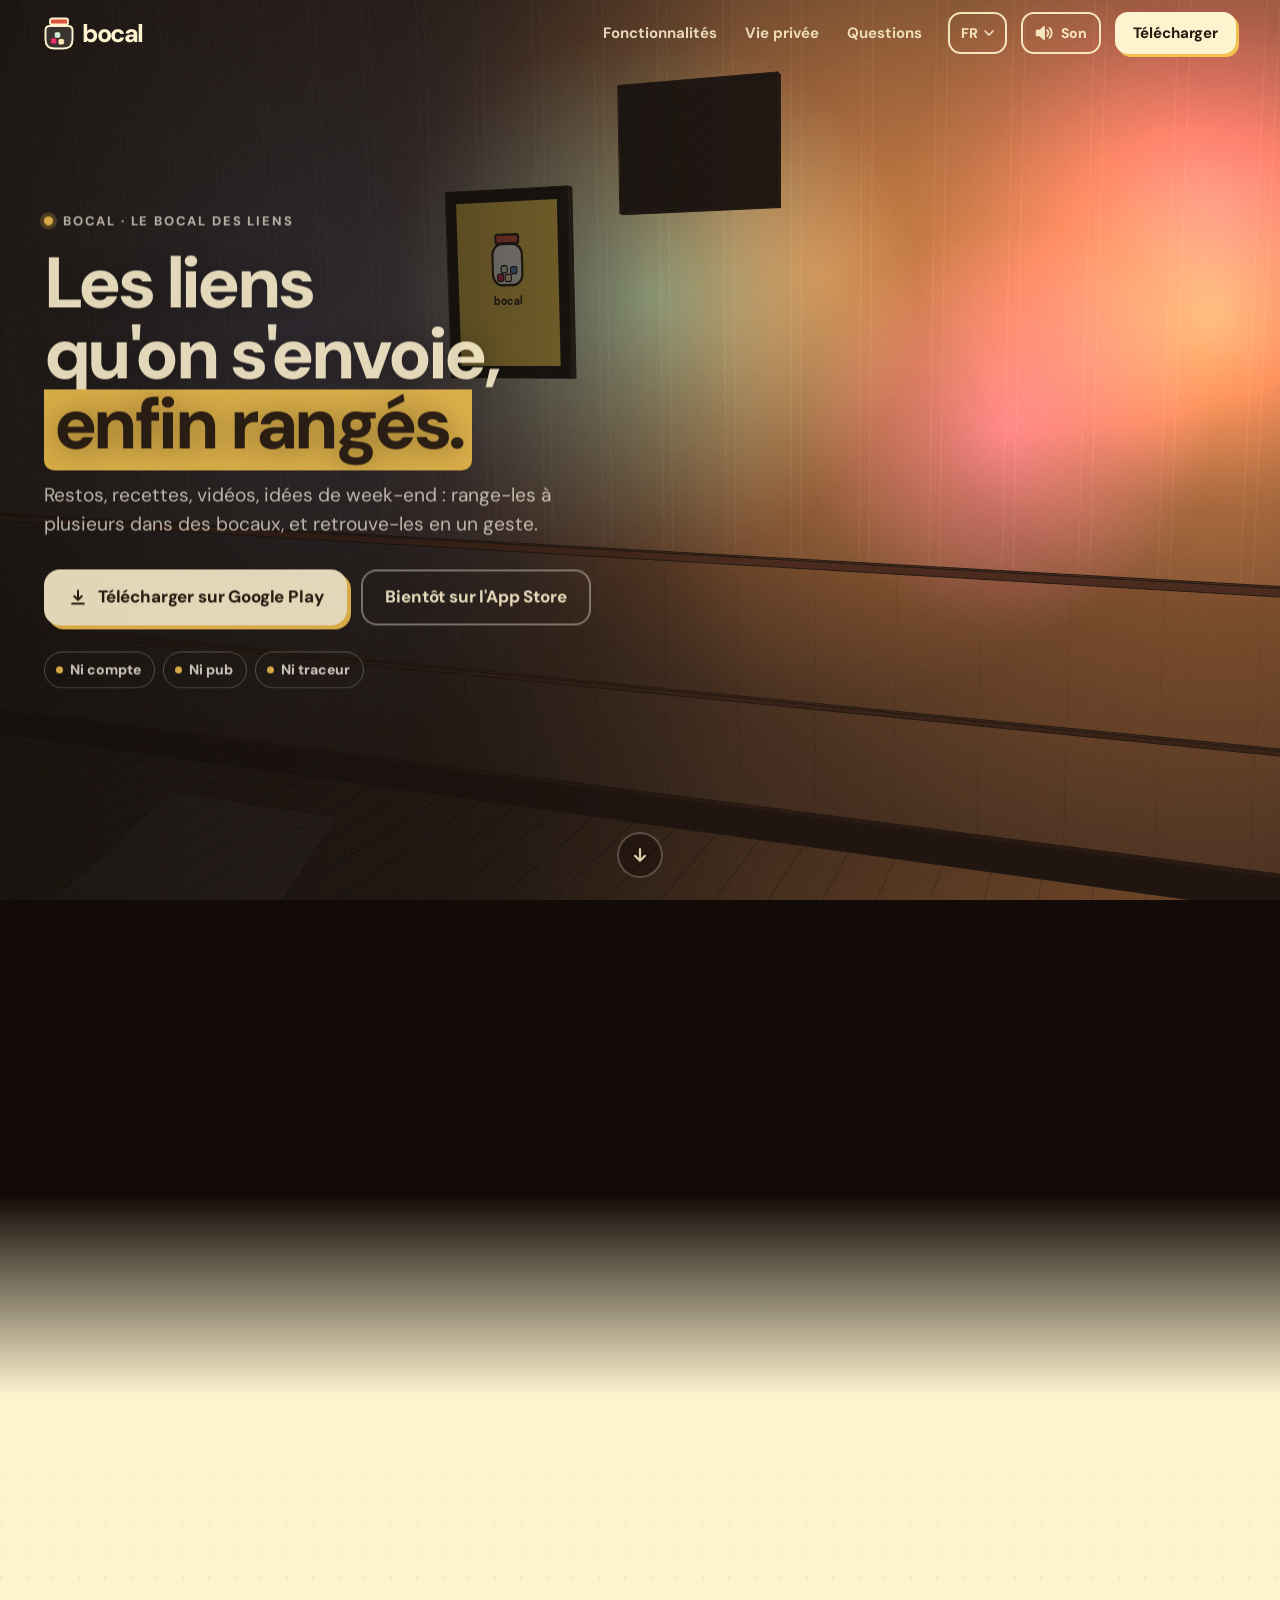
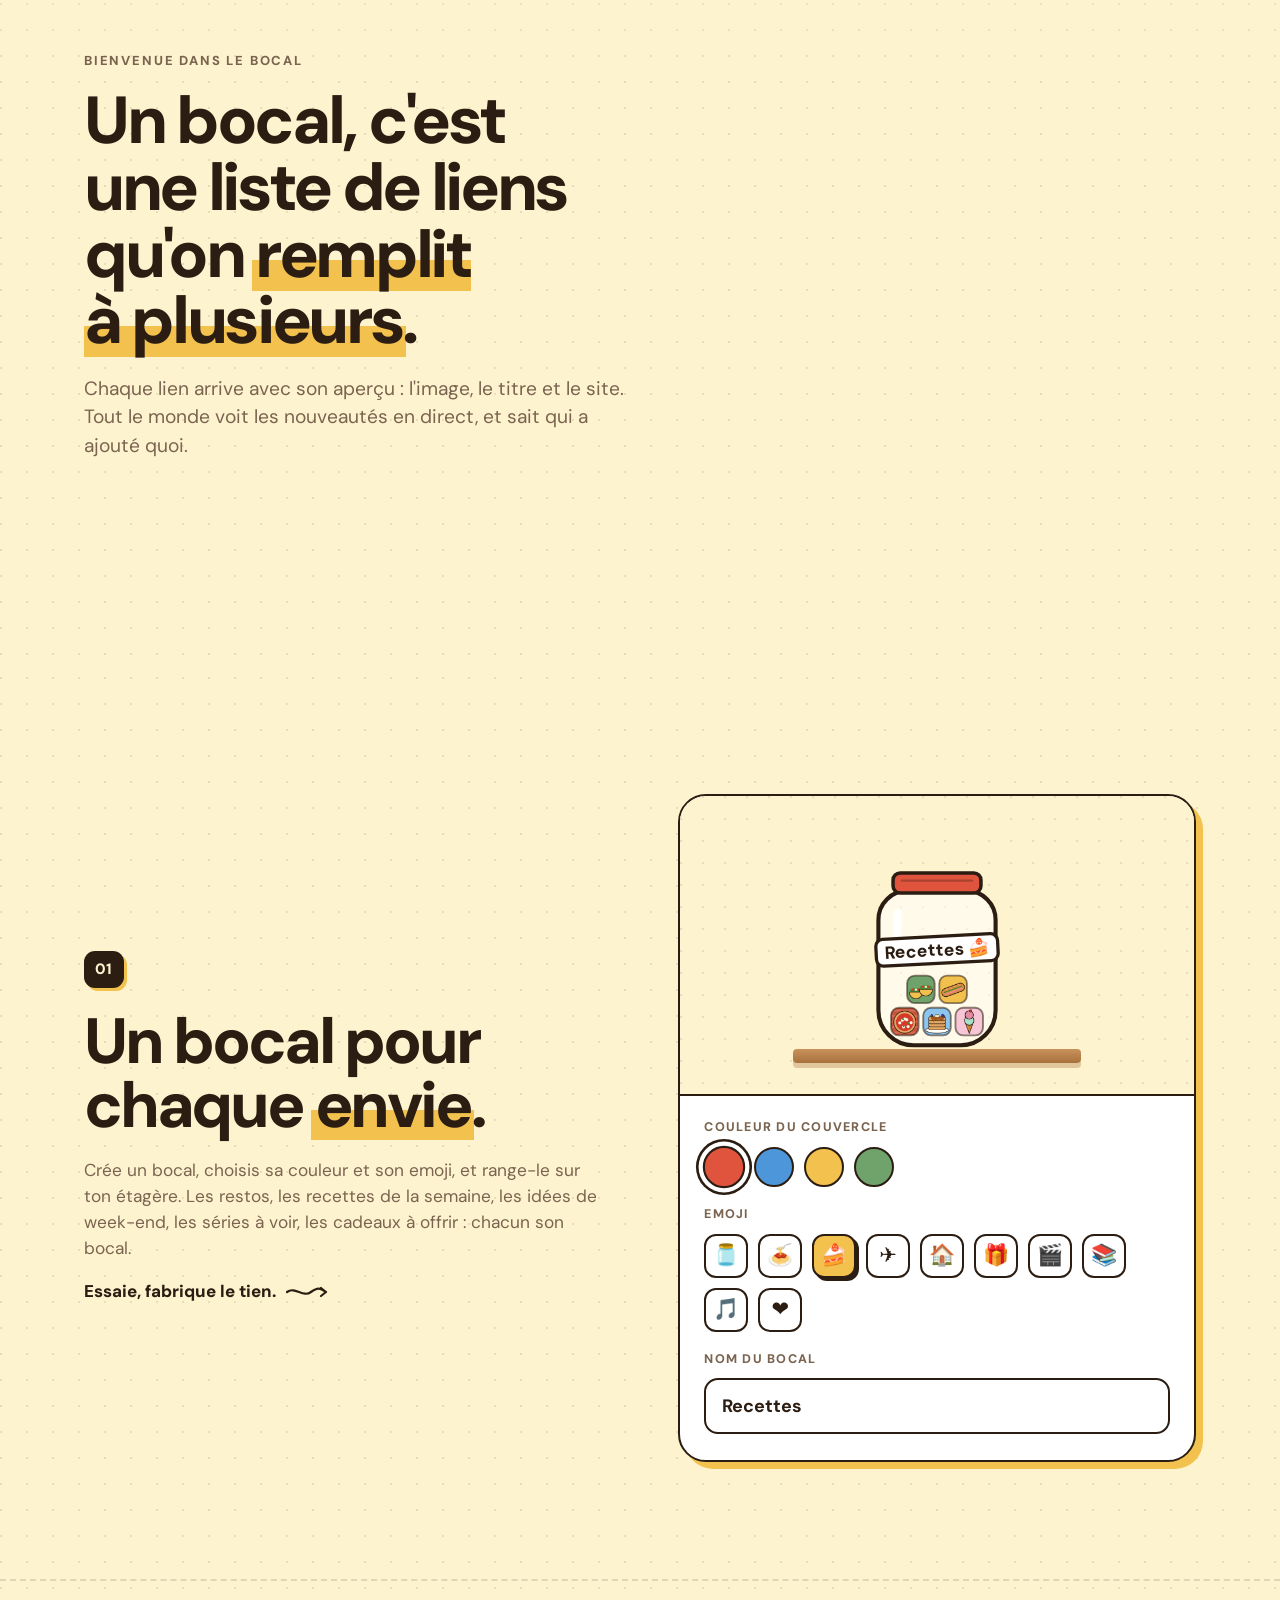
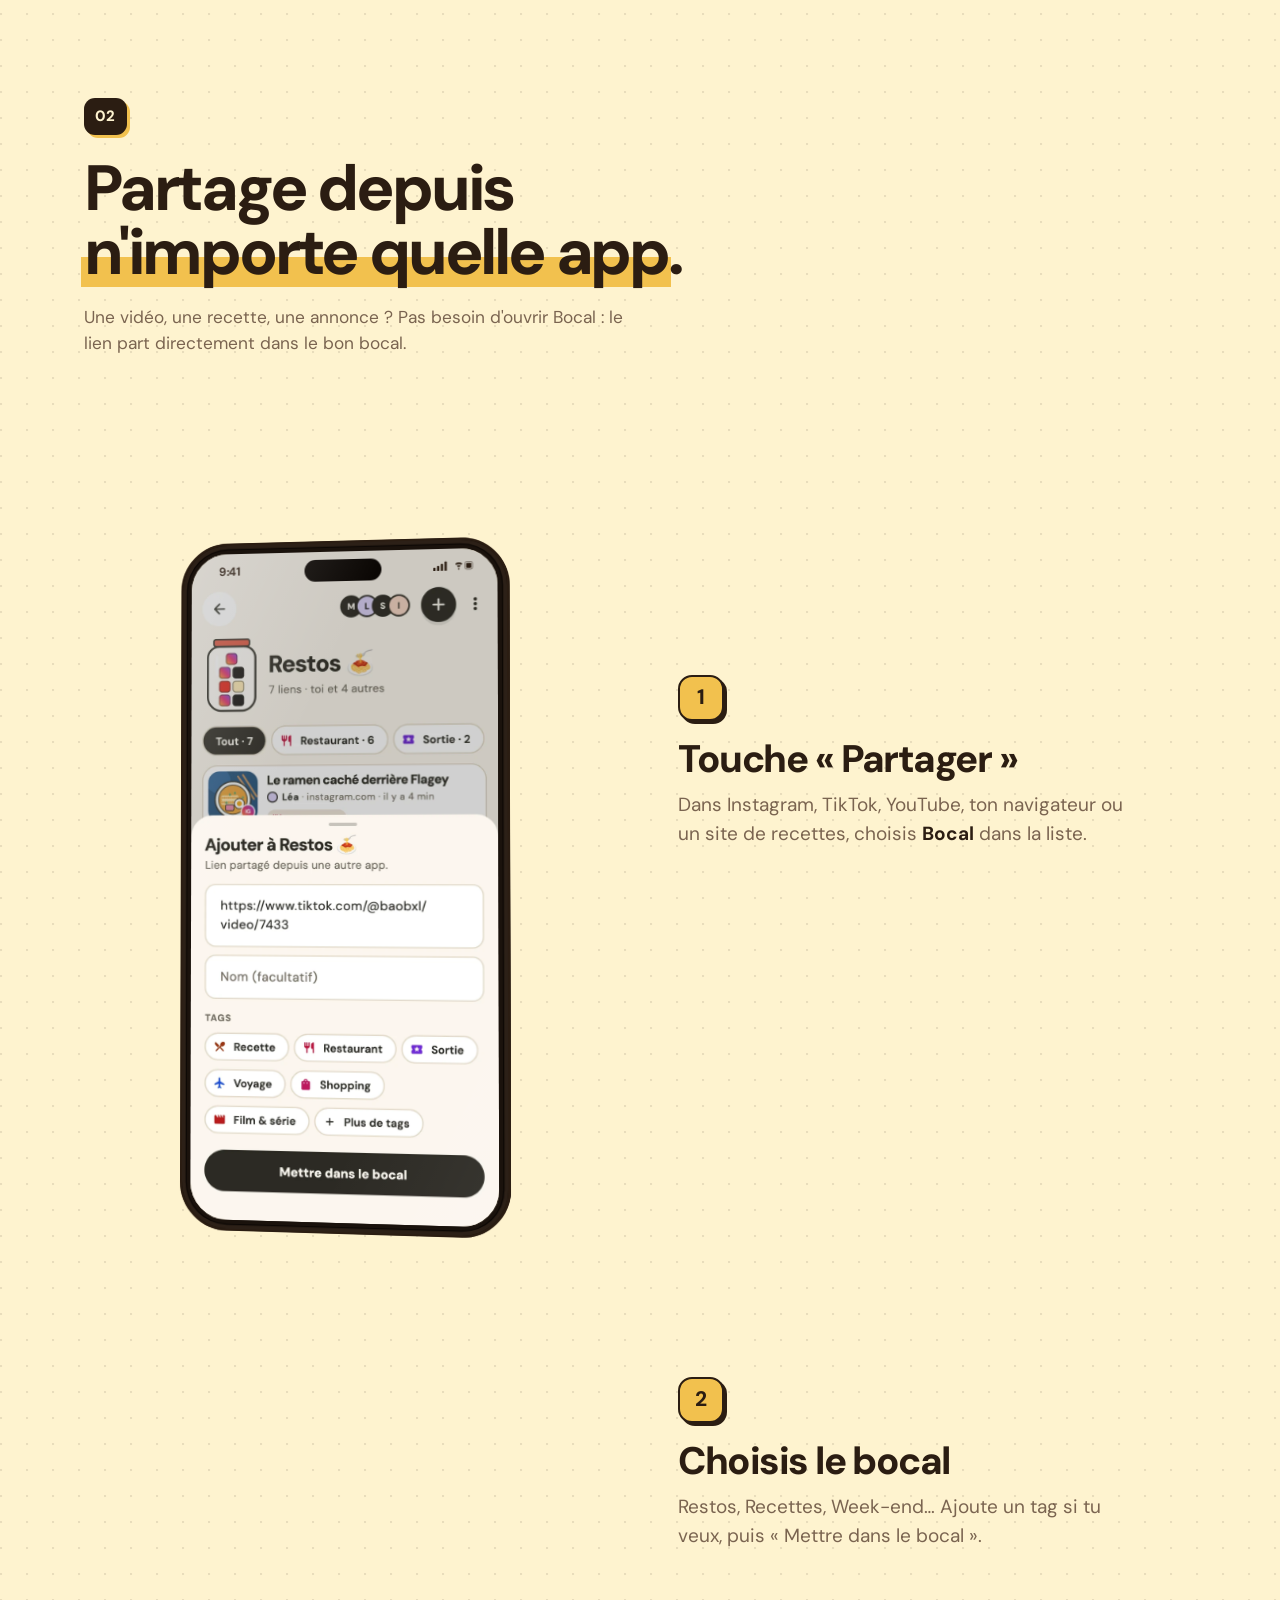
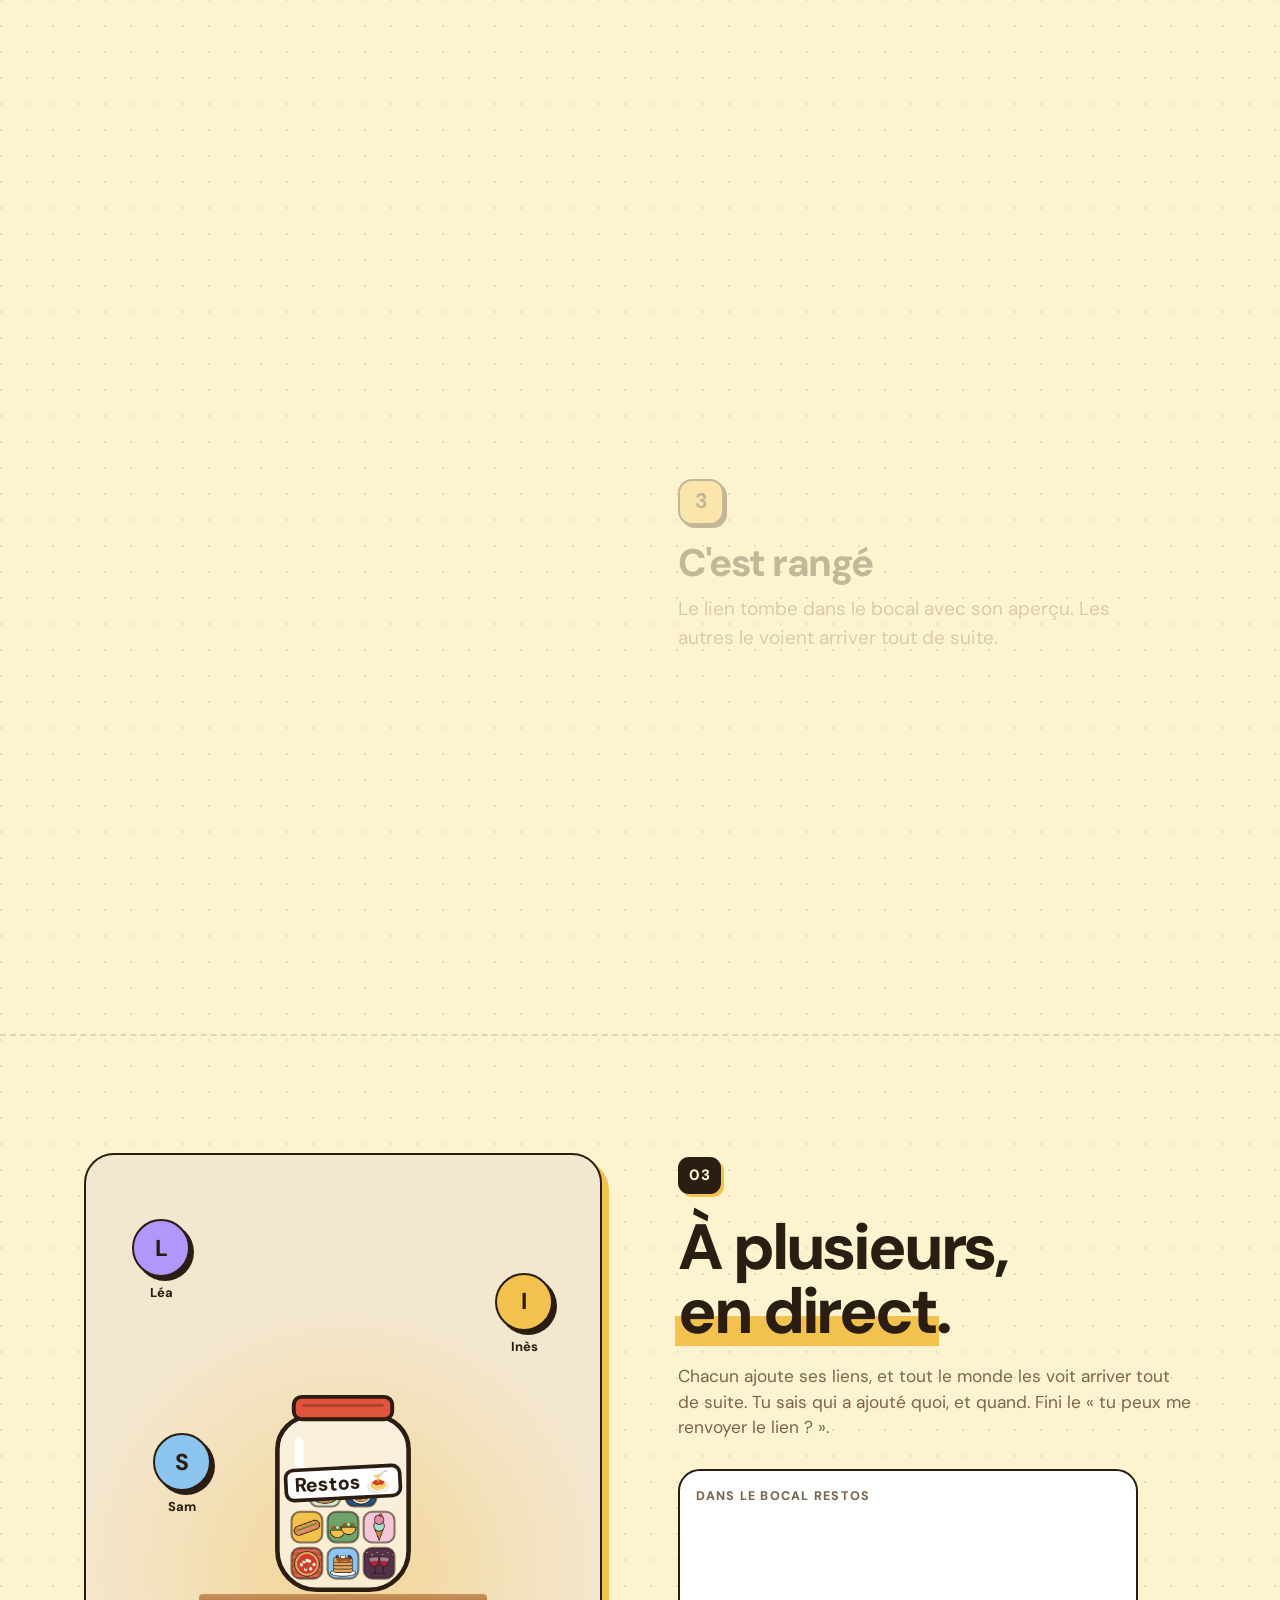
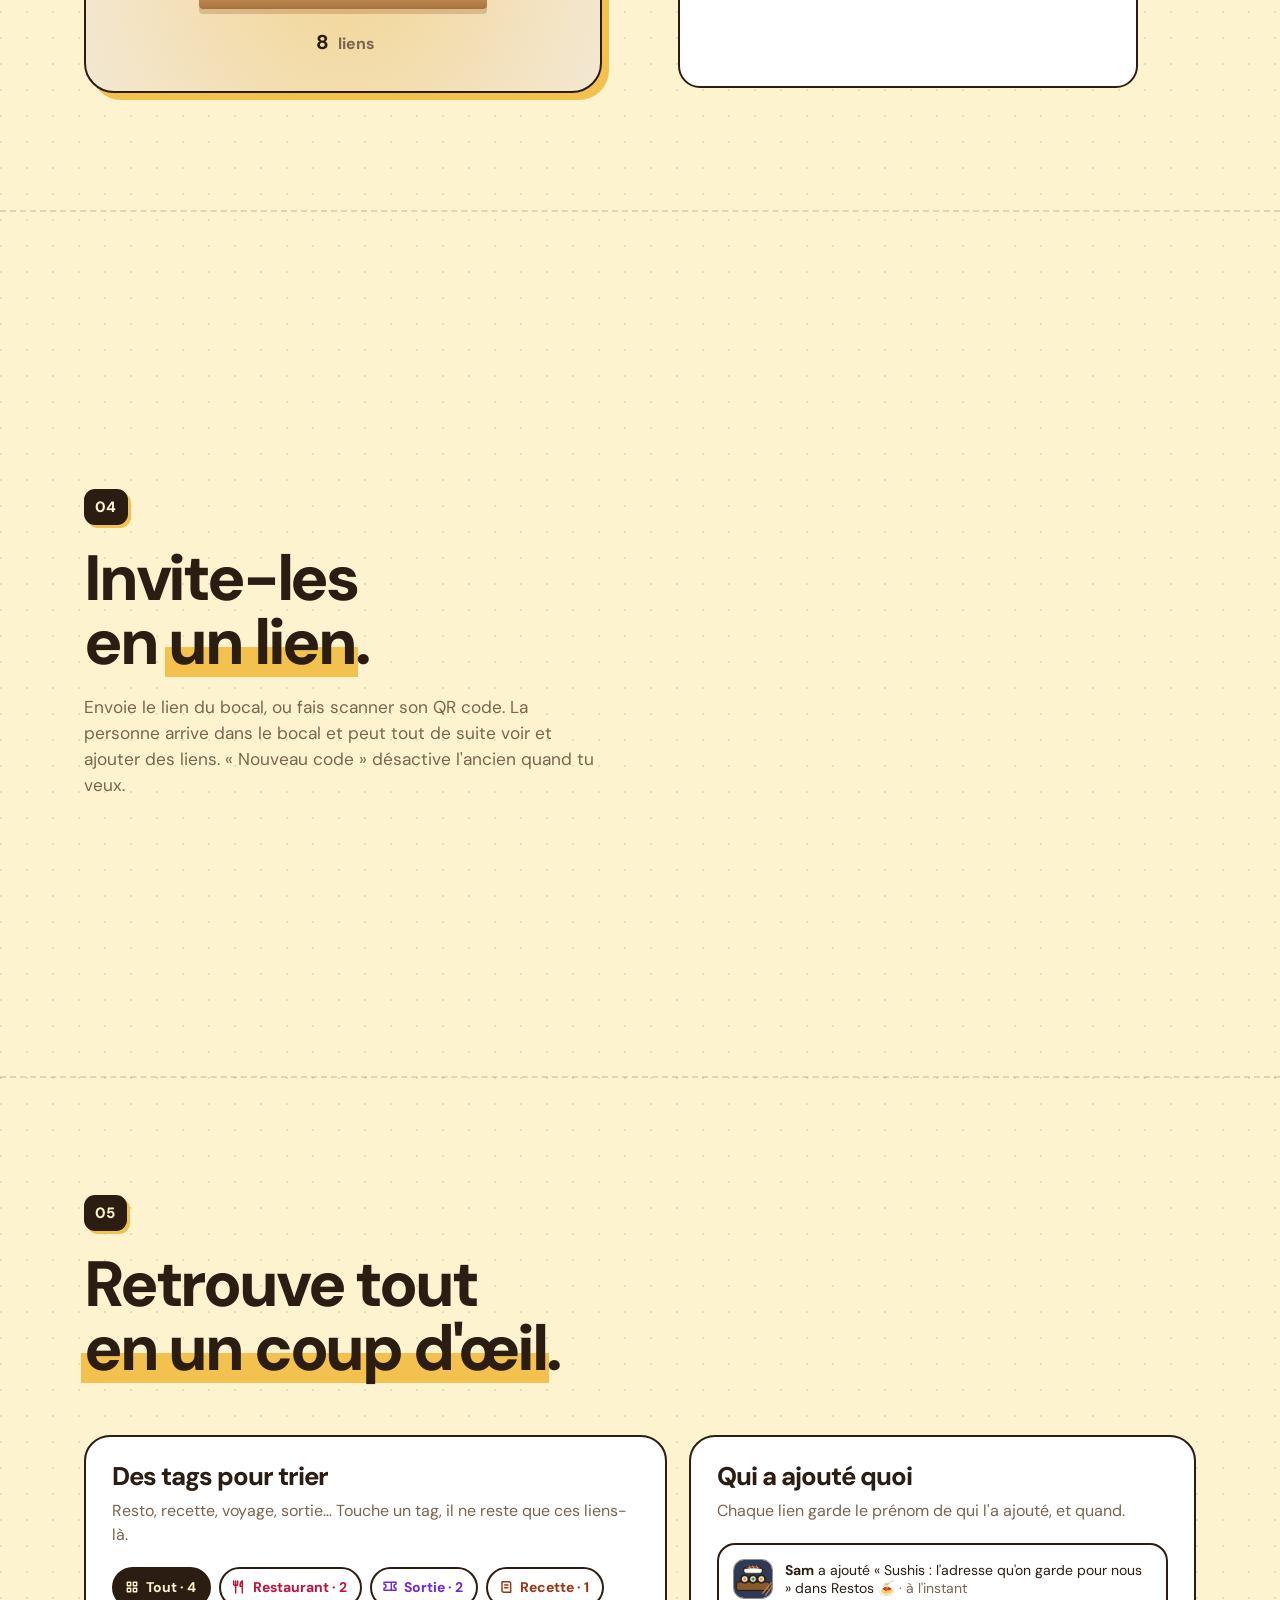
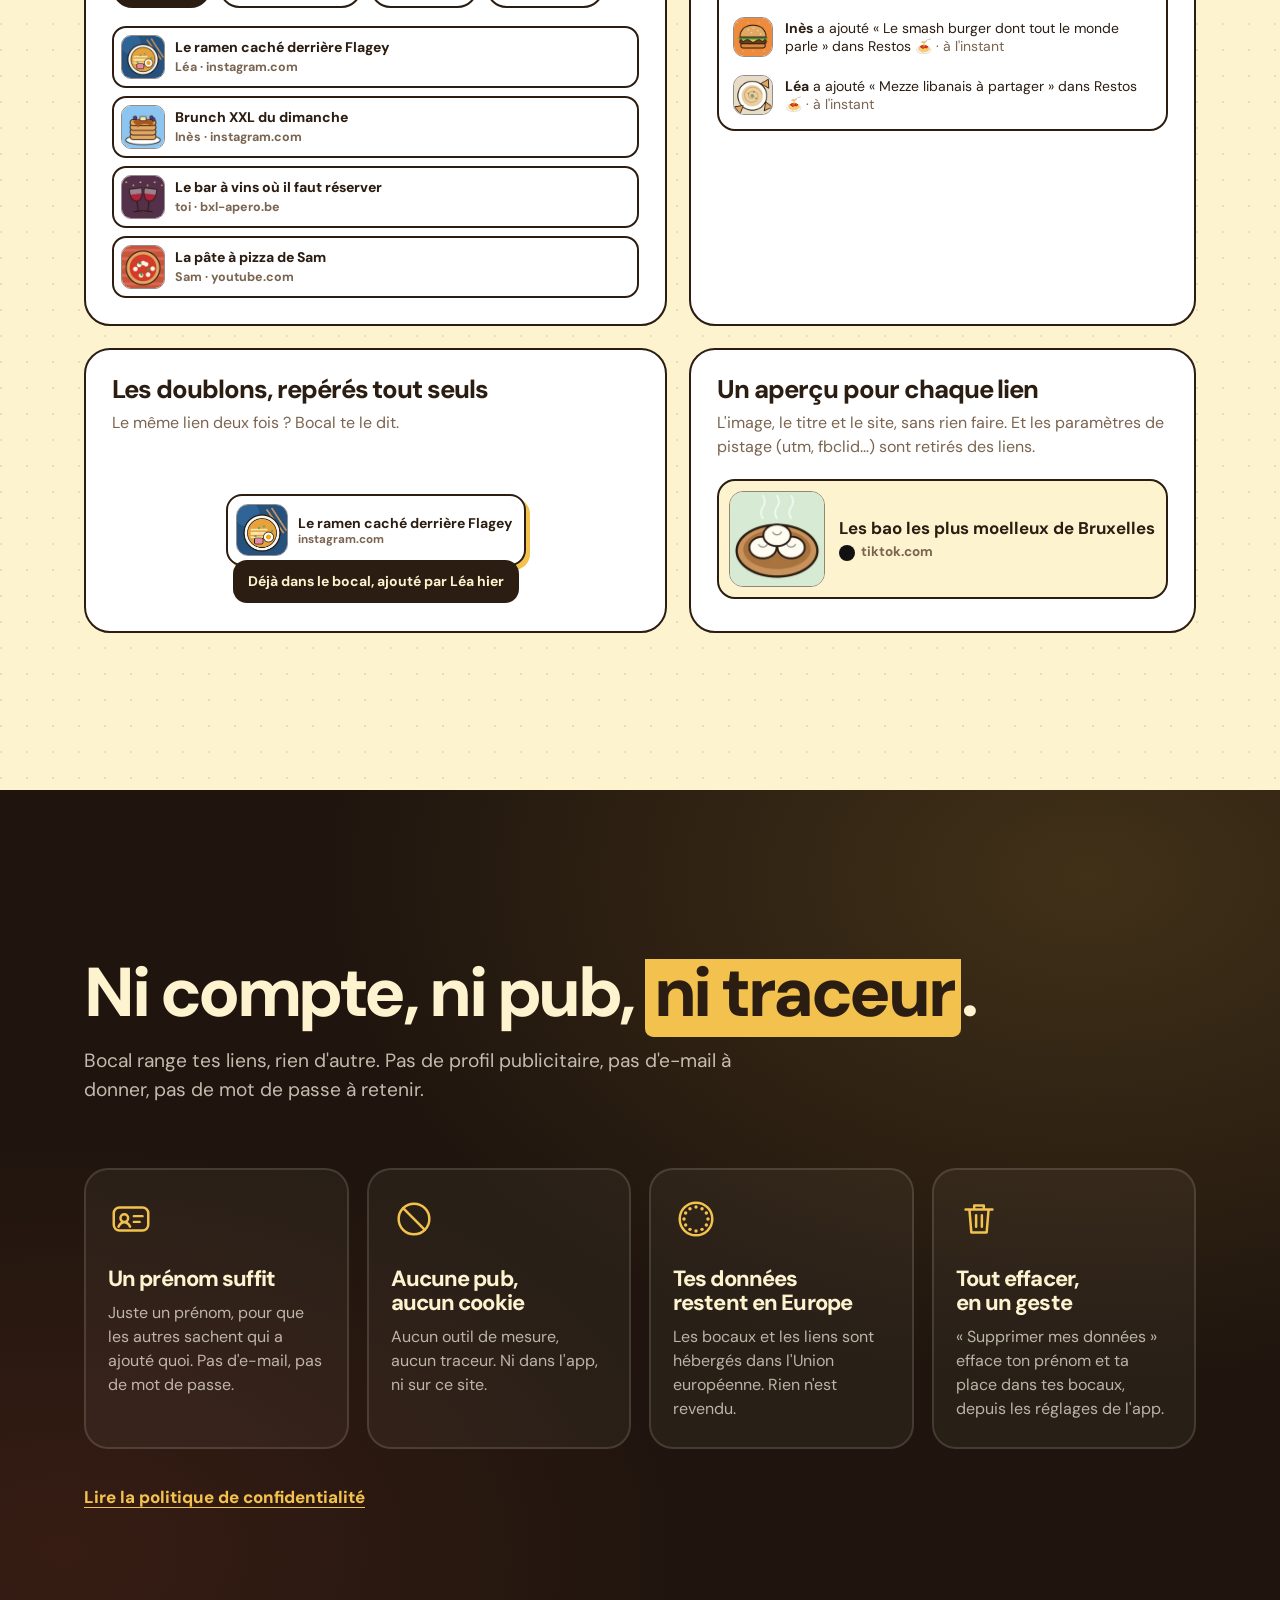
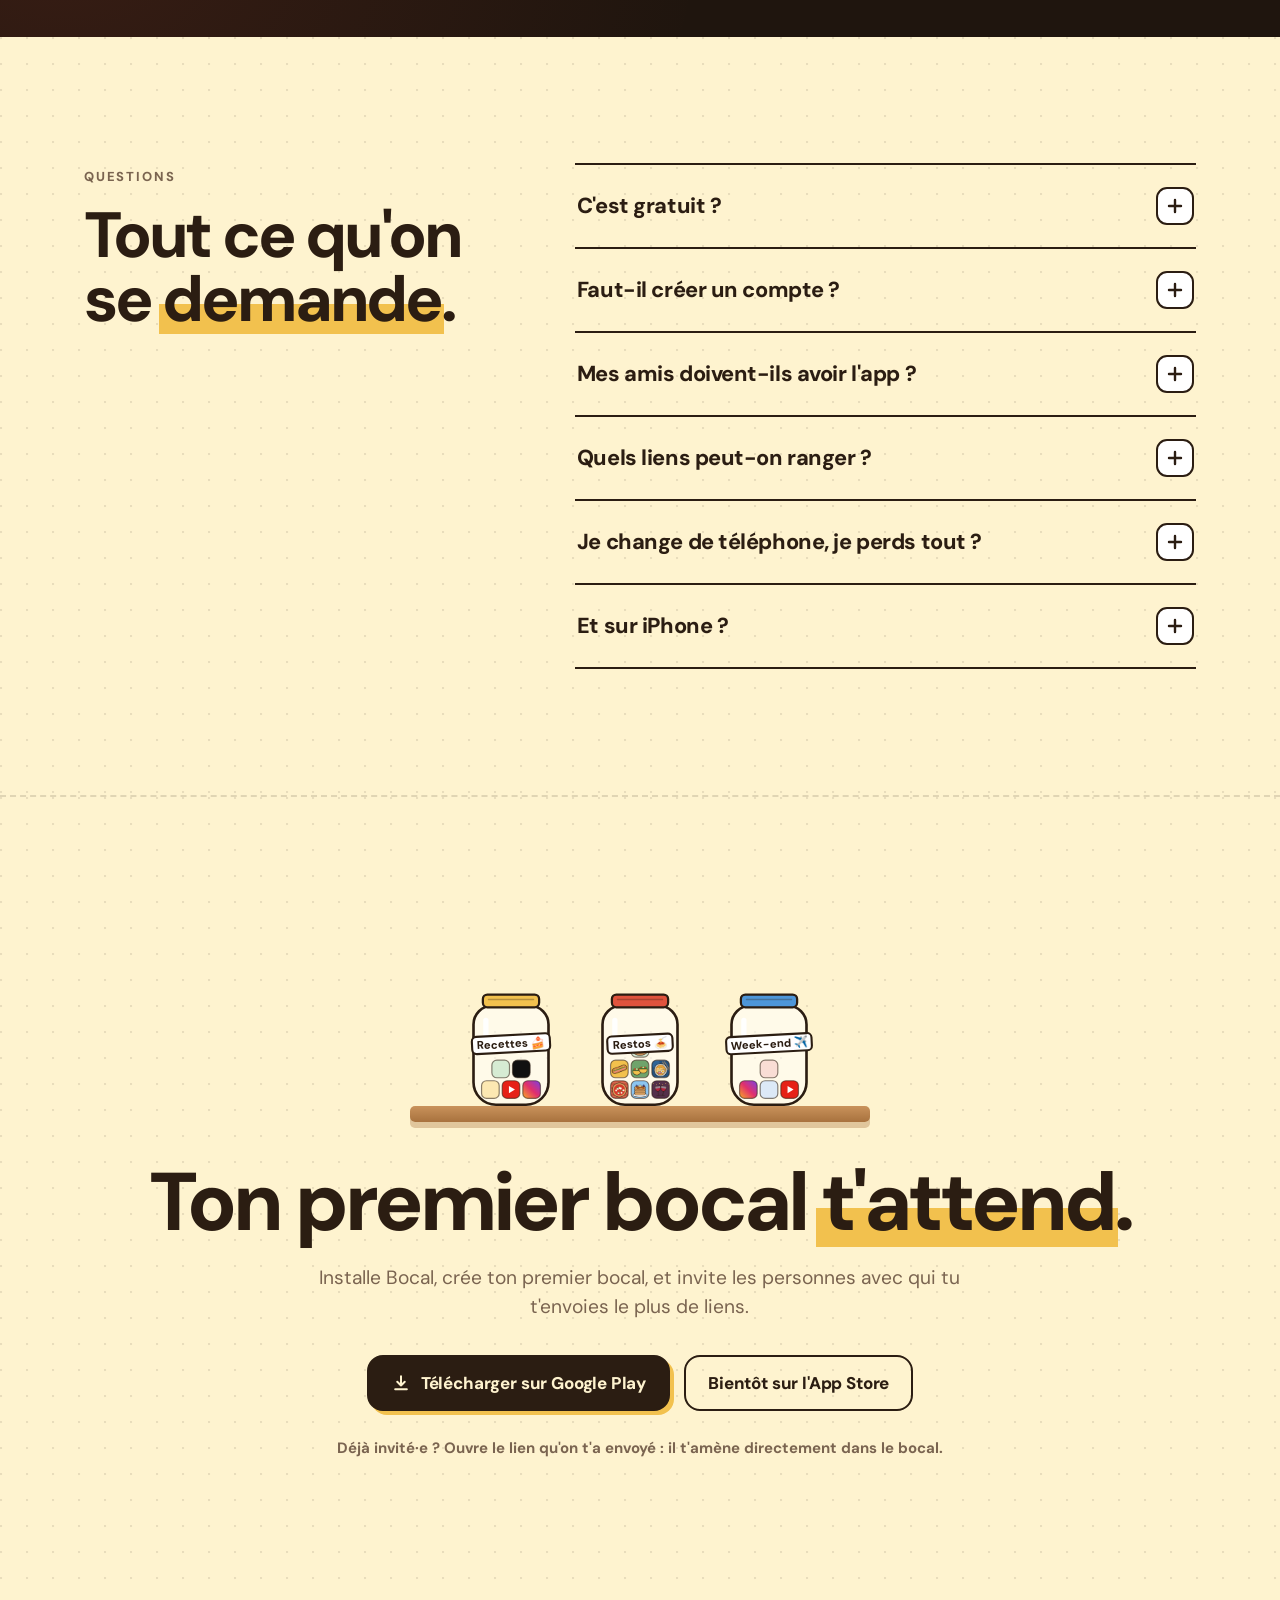
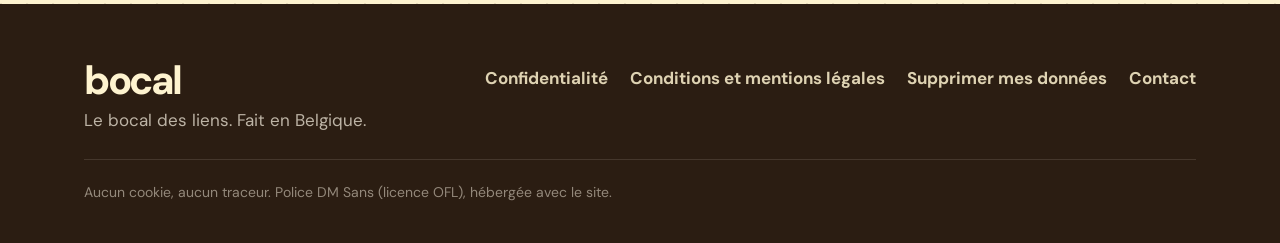
==== commit ea71eca4: "Atelier, bocaux et captures limités à l'offre gratuite Co-Authored-By: Claude Opus 5.5 <noreply@anth" ====
--- a/index.html
+++ b/index.html
@@ -104,7 +104,7 @@
             <span><b>La meilleure pizza de Gand ?</b><small>Sam · il y a 2 h</small></span>
           </div>
           <div class="float-jar fj-1" style="--z:70px" data-jar='{"lid":"#4D96D9","label":"Week-end ✈️","tokens":["ig","p3","yt","tt","p1"]}'></div>
-          <div class="float-jar fj-2" style="--z:110px" data-jar='{"lid":"#9B7FD9","label":"Séries 🎬","tokens":["yt","p4","tt","yt","p0","ig"]}'></div>
+          <div class="float-jar fj-2" style="--z:110px" data-jar='{"lid":"#6FA36B","label":"Séries 🎬","tokens":["yt","p4","tt","yt","p0","ig"]}'></div>
           <div class="float-avatar fa-1" style="--z:150px;--c:#B197FC">L</div>
           <div class="float-avatar fa-2" style="--z:60px;--c:#F2C14E">I</div>
         </div>
@@ -223,7 +223,7 @@
             <div class="phone" data-screen="invite"></div>
             <div class="invite-bubble" style="--z:110px">
               <span class="ib-who">Max</span>
-              <span class="ib-text">Viens dans mon bocal Restos 🍜</span>
+              <span class="ib-text">Viens dans mon bocal Restos 🍝</span>
               <span class="ib-card"><b>Rejoins mon bocal</b><small>Code K7QMP-3XAB4</small></span>
             </div>
             <div class="invite-members" style="--z:80px">
@@ -251,9 +251,9 @@
             <h3>Qui a ajouté quoi</h3>
             <p>Chaque lien garde le prénom de qui l'a ajouté, et quand.</p>
             <div class="mini-feed">
-              <div class="mf-row"><img src="img/dishes/sushi.webp" alt="" width="96" height="96"><span><b>Sam</b> a ajouté « Sushis : l'adresse qu'on garde pour nous » dans Restos 🍜 <i>· à l'instant</i></span></div>
-              <div class="mf-row"><img src="img/dishes/burger.webp" alt="" width="96" height="96"><span><b>Inès</b> a ajouté « Le smash burger dont tout le monde parle » dans Restos 🍜 <i>· à l'instant</i></span></div>
-              <div class="mf-row"><img src="img/dishes/mezze.webp" alt="" width="96" height="96"><span><b>Léa</b> a ajouté « Mezze libanais à partager » dans Restos 🍜 <i>· à l'instant</i></span></div>
+              <div class="mf-row"><img src="img/dishes/sushi.webp" alt="" width="96" height="96"><span><b>Sam</b> a ajouté « Sushis : l'adresse qu'on garde pour nous » dans Restos 🍝 <i>· à l'instant</i></span></div>
+              <div class="mf-row"><img src="img/dishes/burger.webp" alt="" width="96" height="96"><span><b>Inès</b> a ajouté « Le smash burger dont tout le monde parle » dans Restos 🍝 <i>· à l'instant</i></span></div>
+              <div class="mf-row"><img src="img/dishes/mezze.webp" alt="" width="96" height="96"><span><b>Léa</b> a ajouté « Mezze libanais à partager » dans Restos 🍝 <i>· à l'instant</i></span></div>
             </div>
           </div>
           <div class="tile tile-dup reveal" style="--d:3">
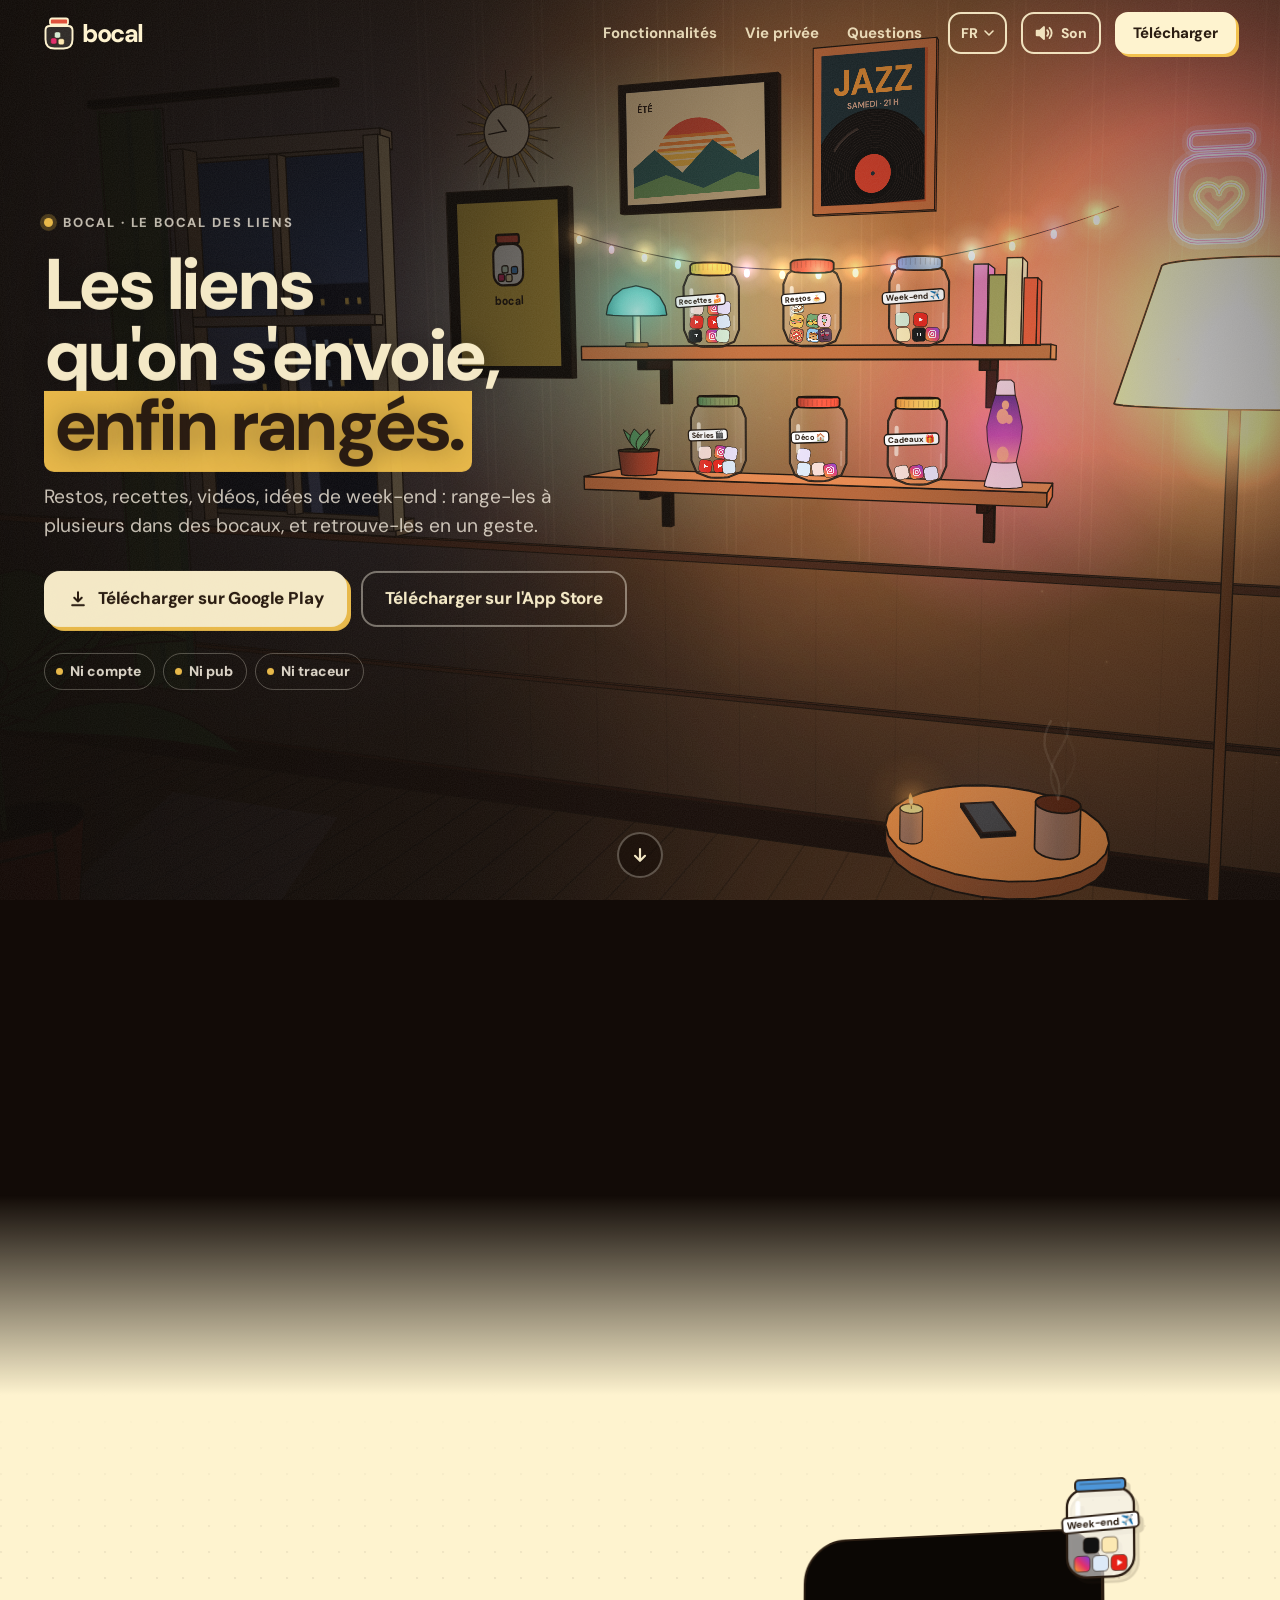
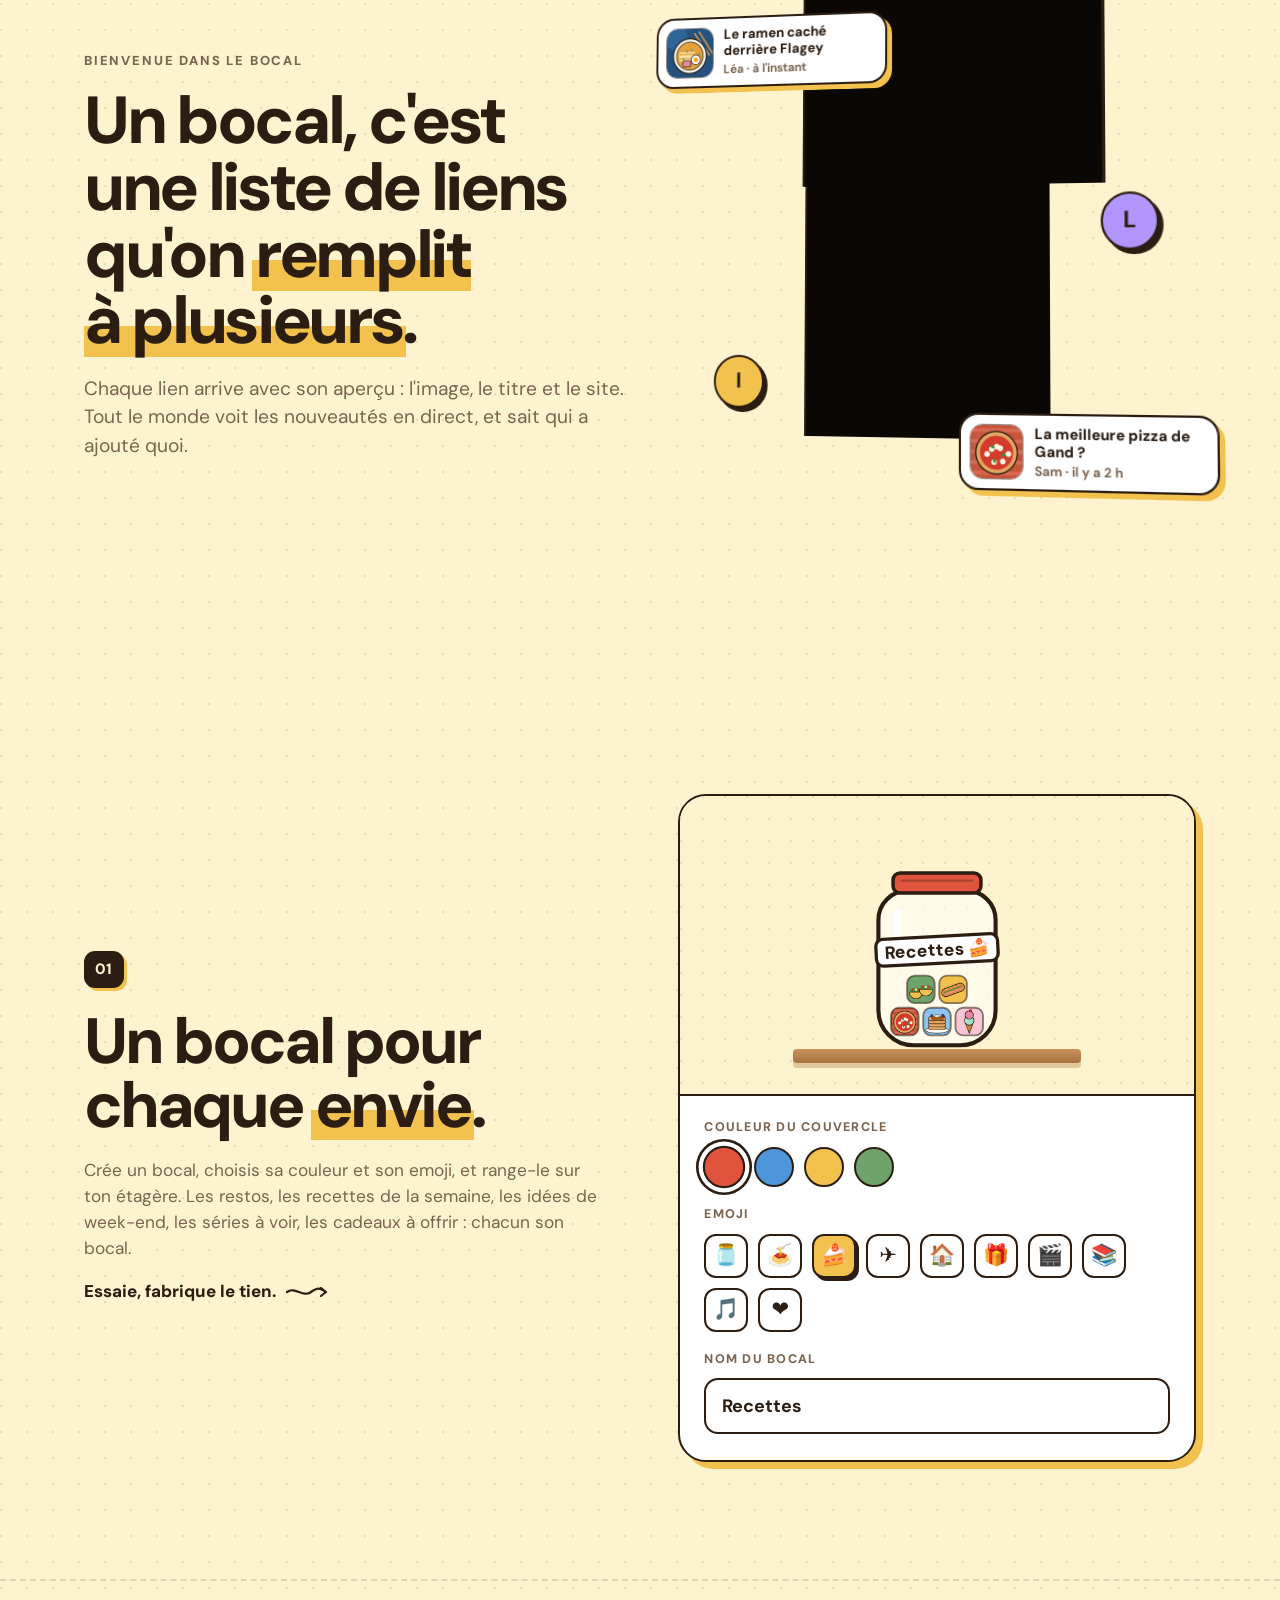
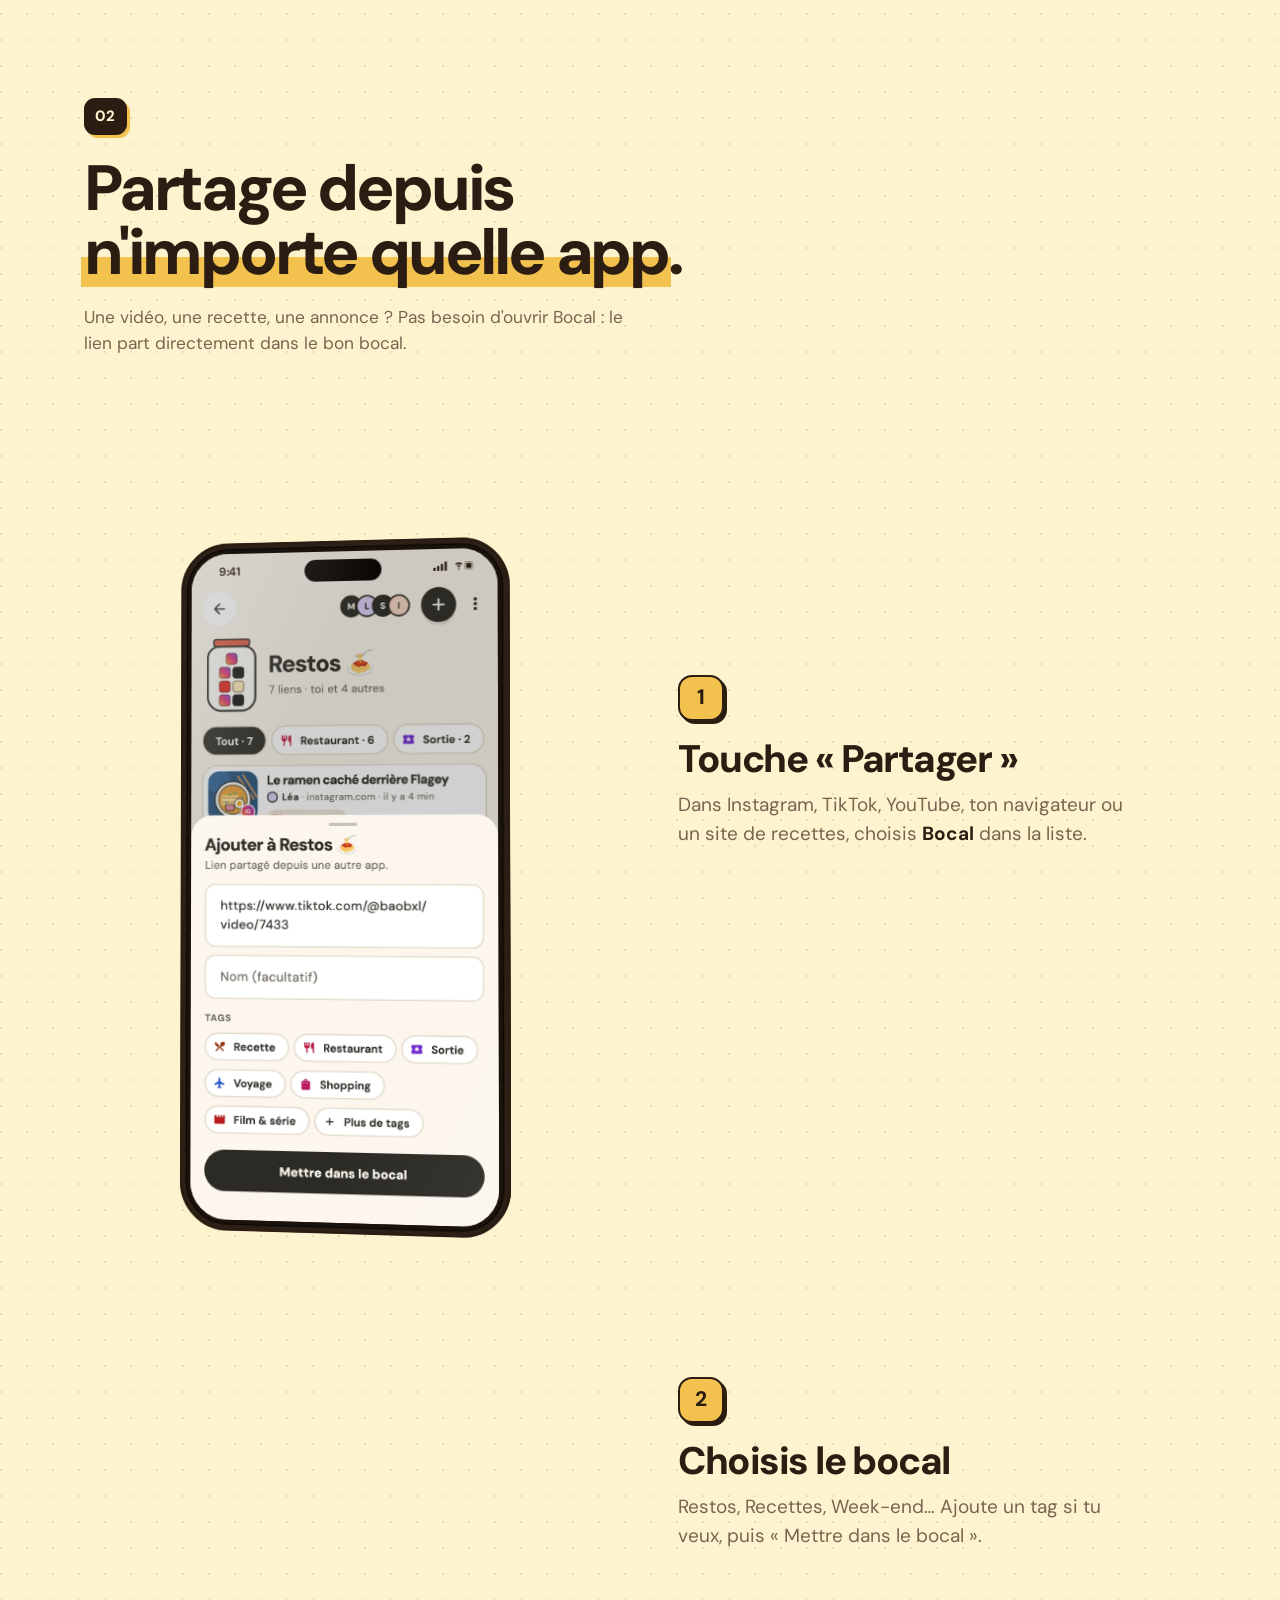
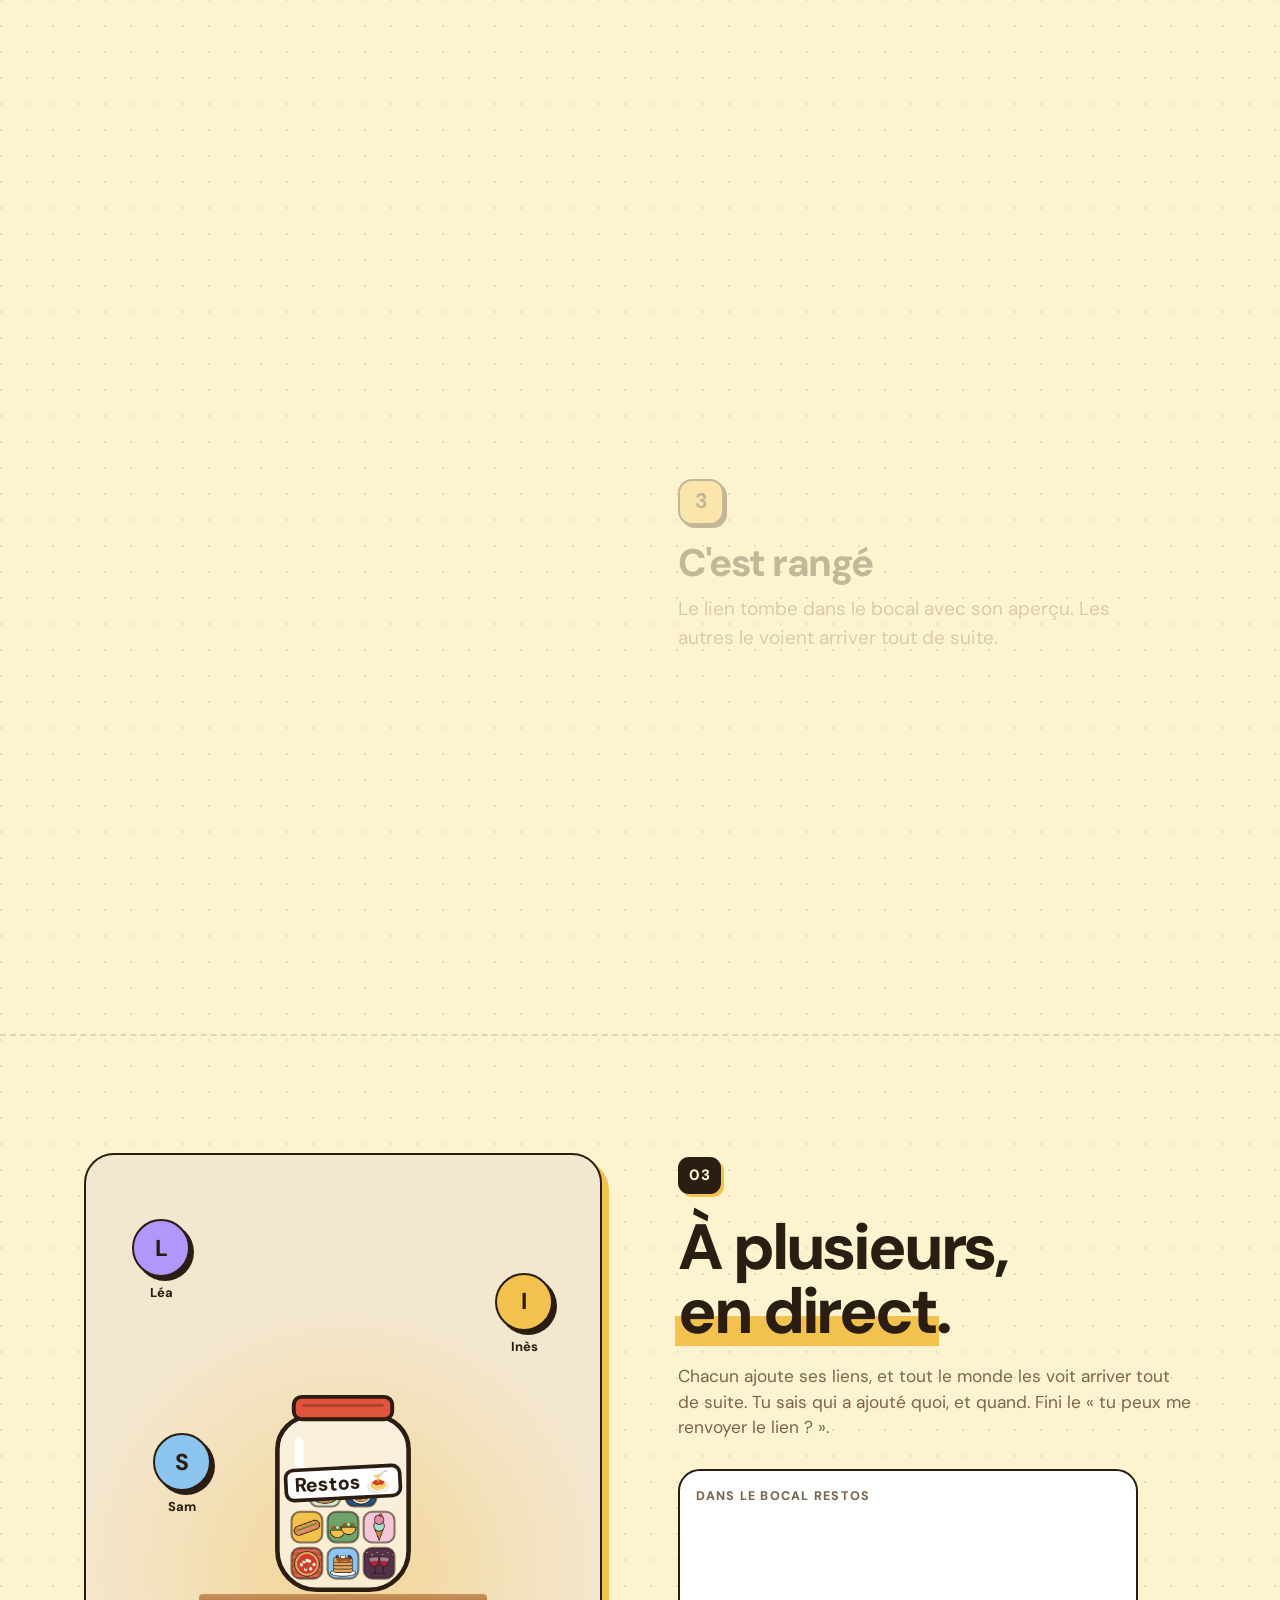
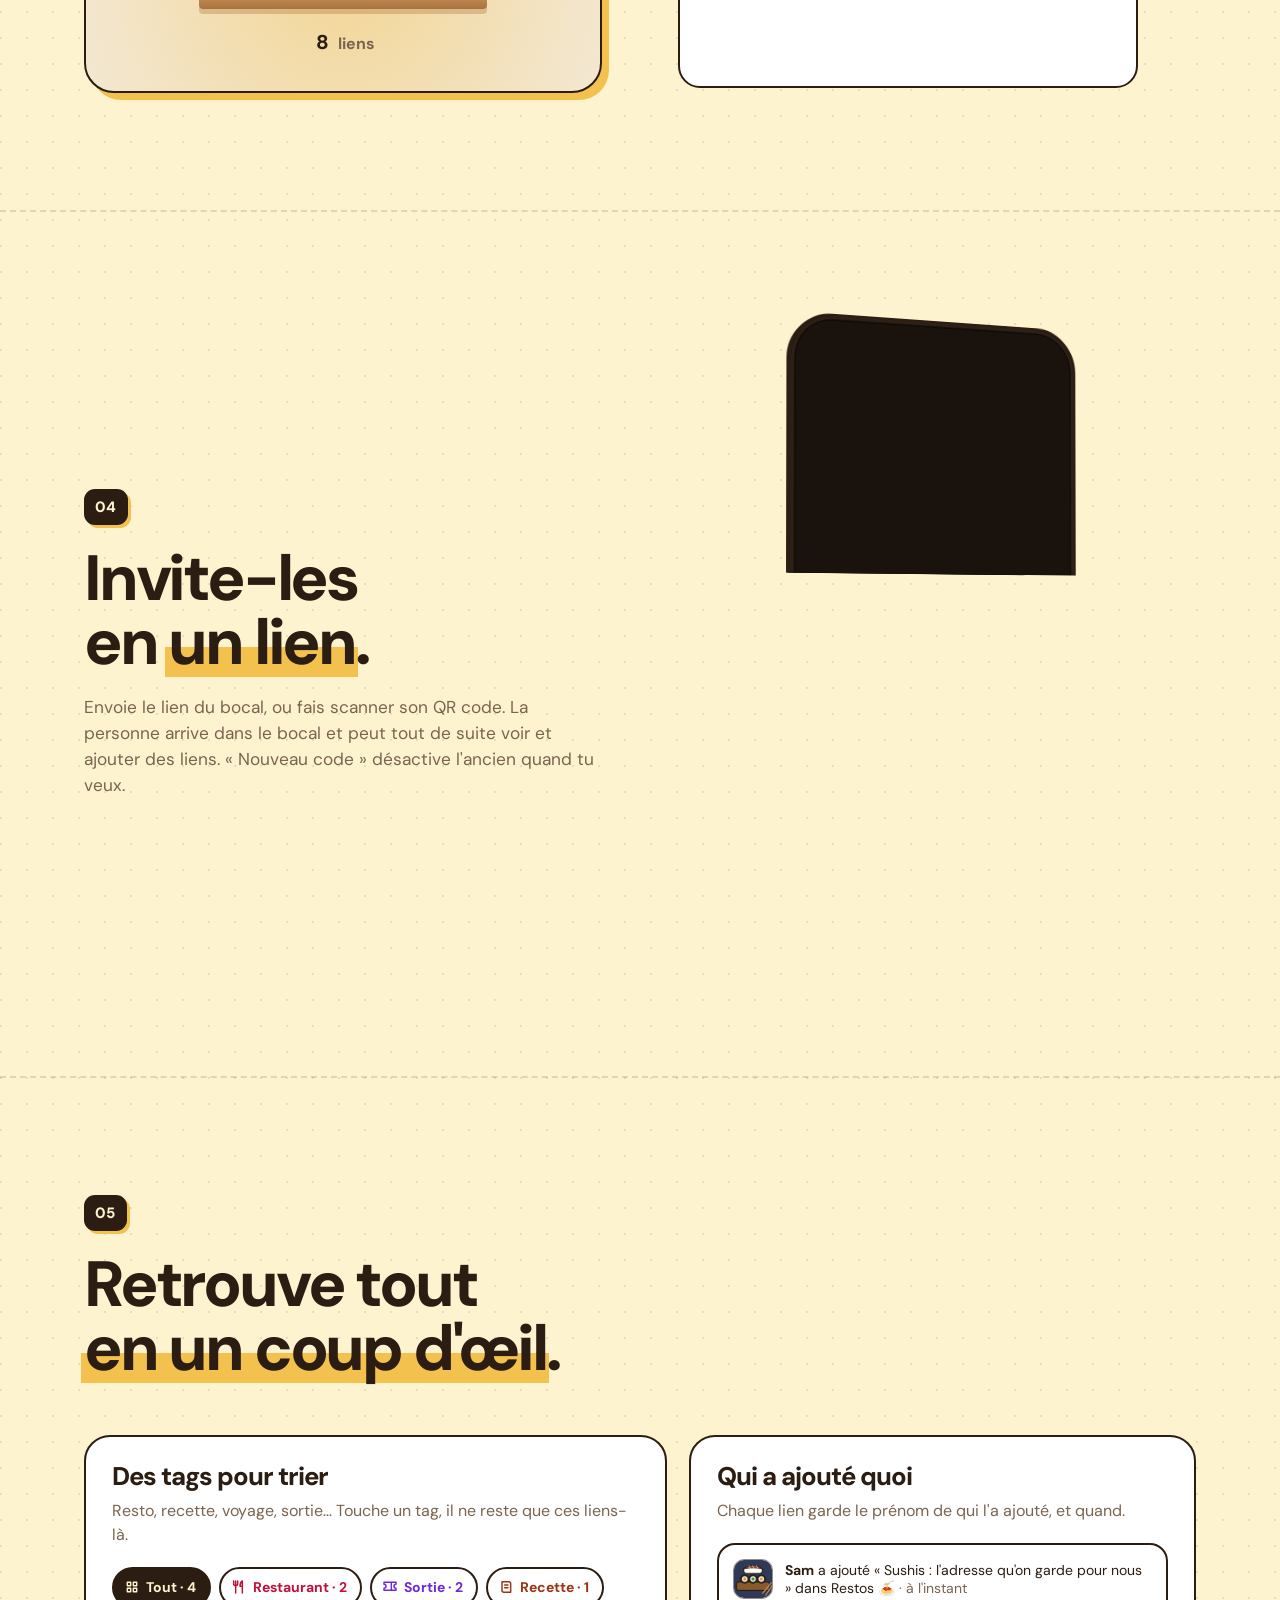
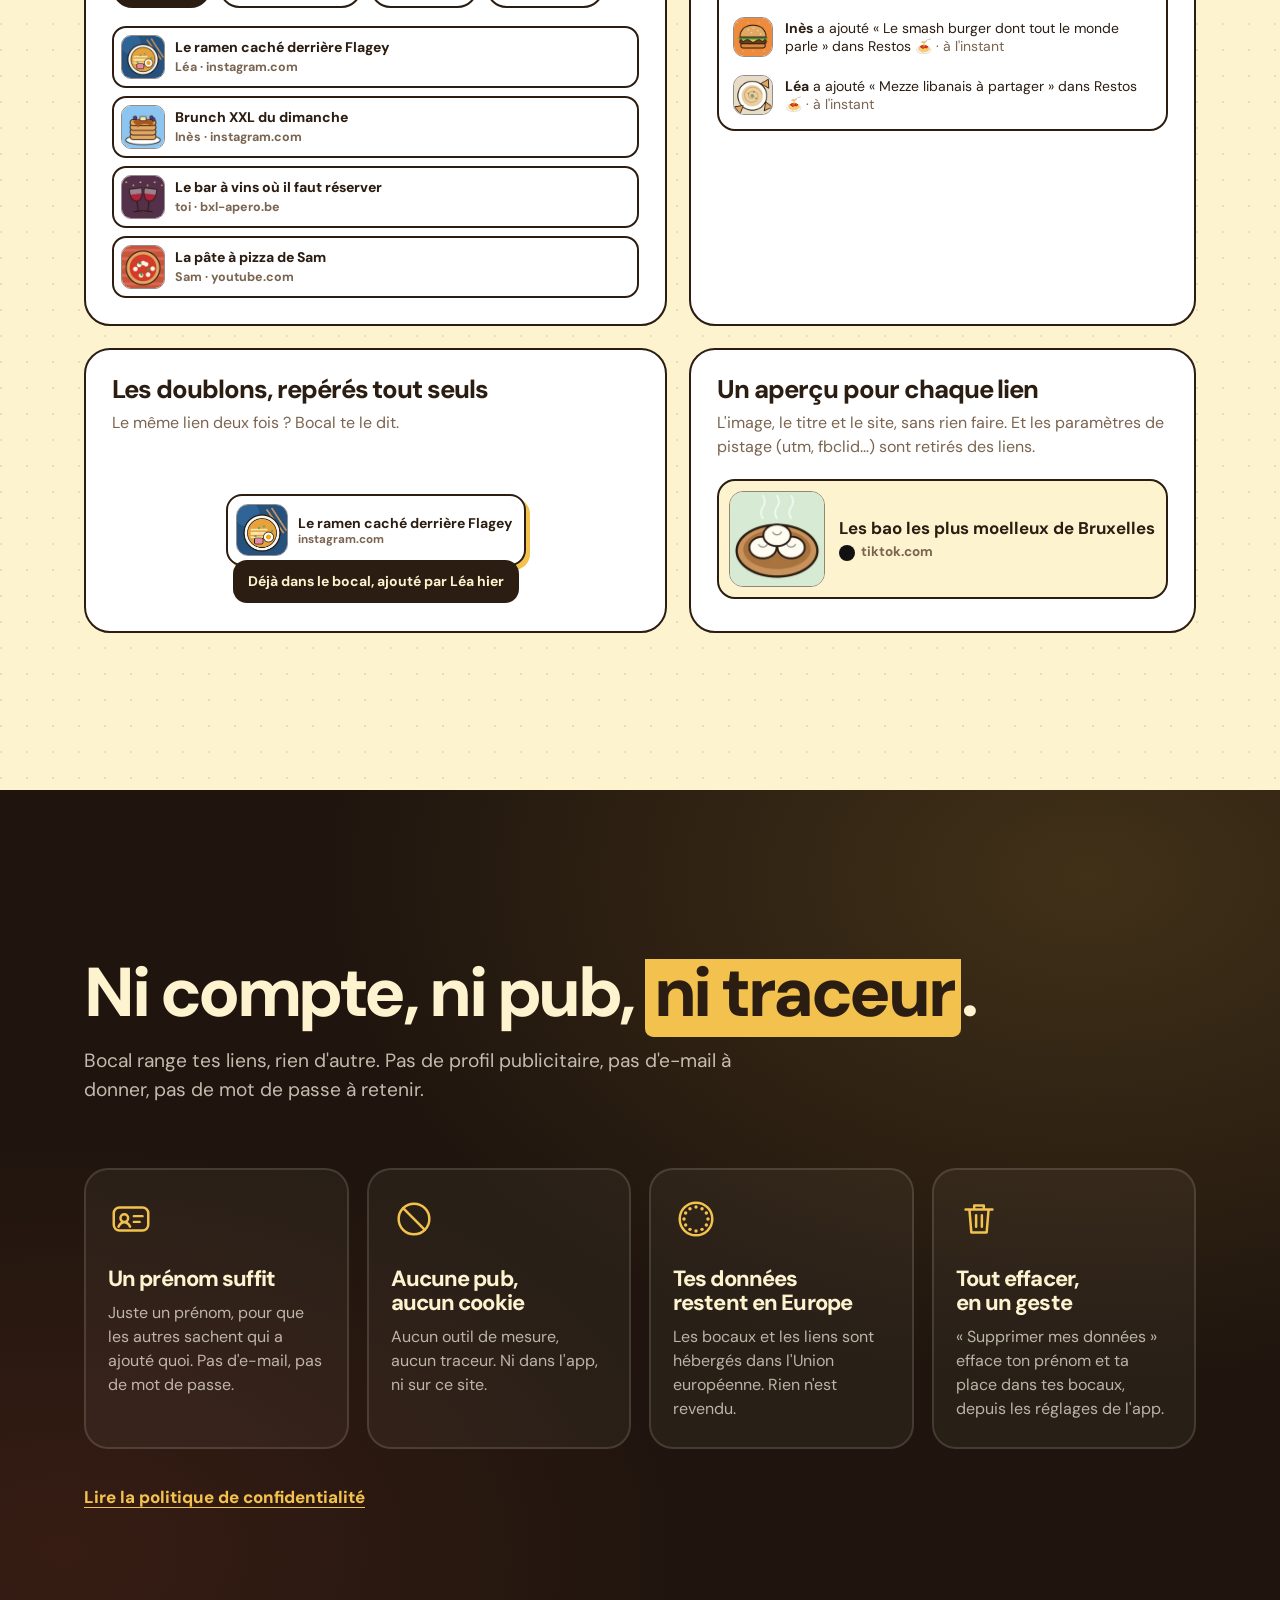
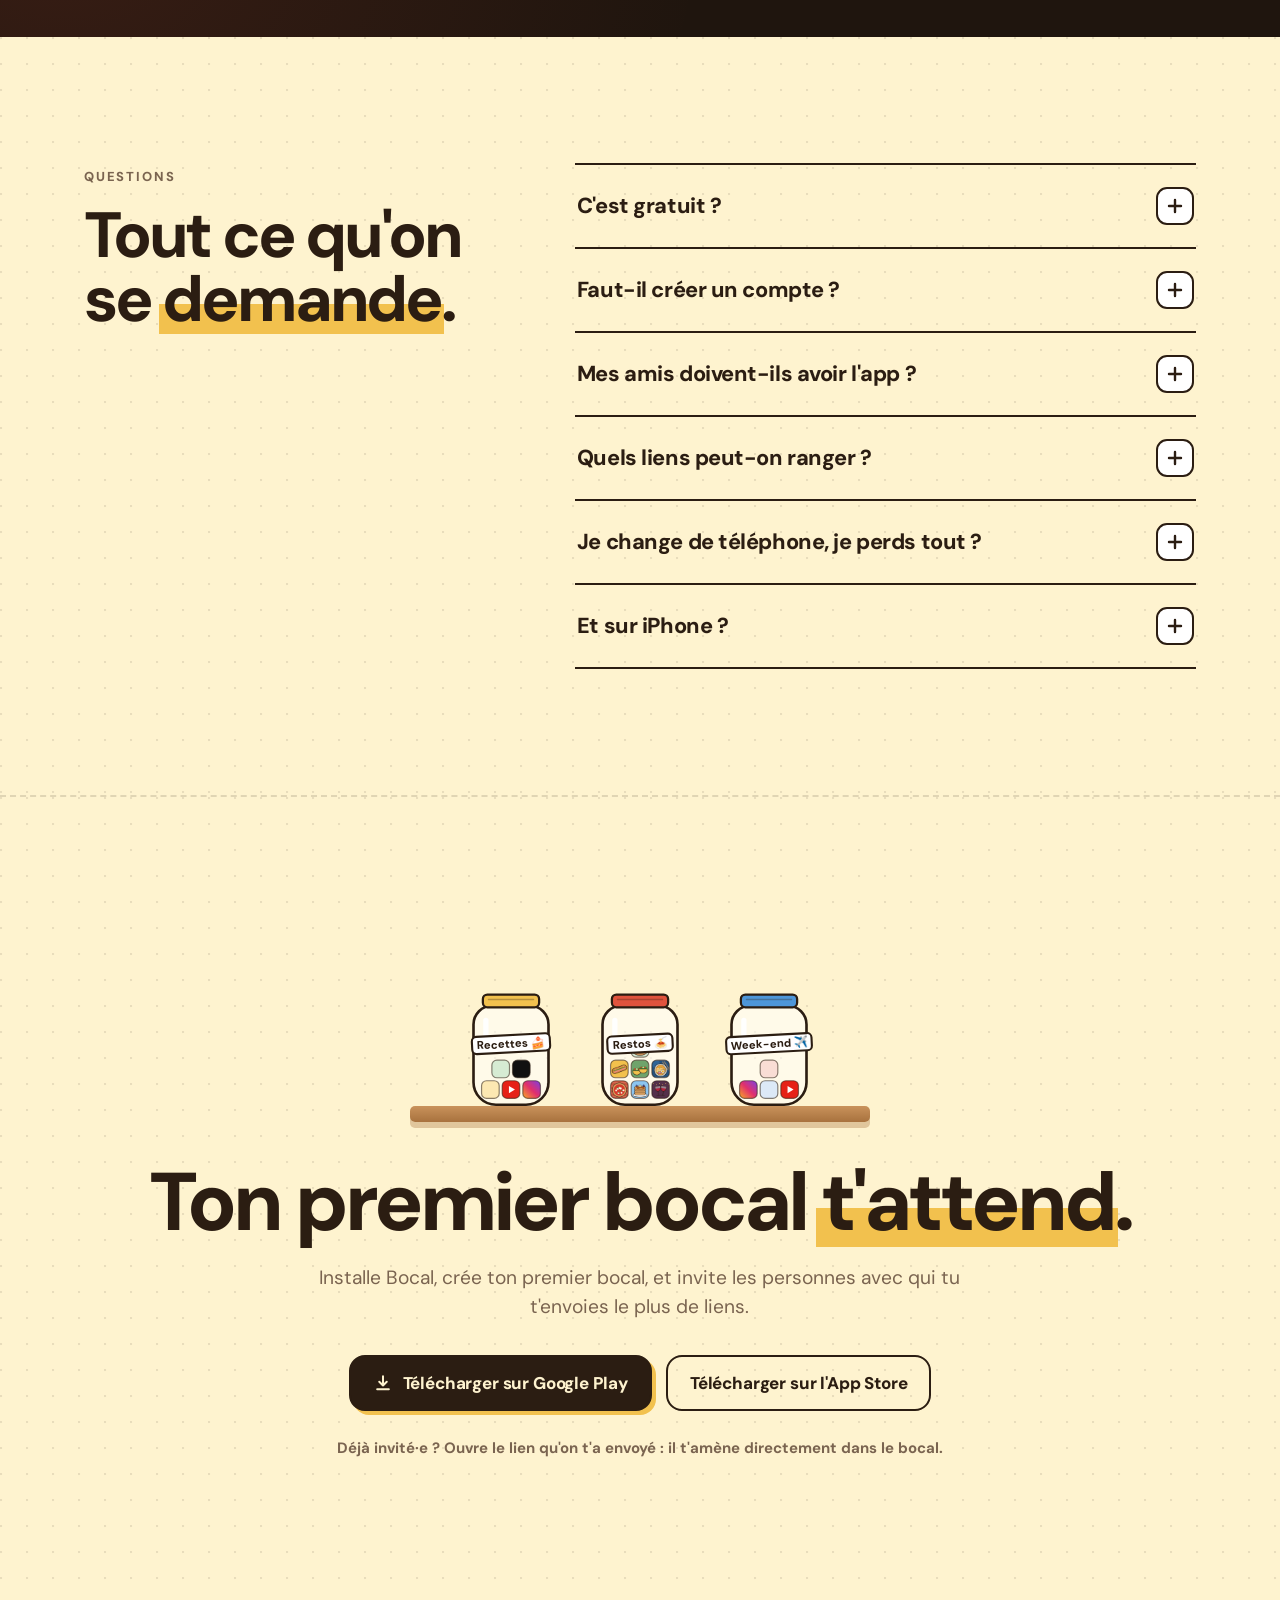
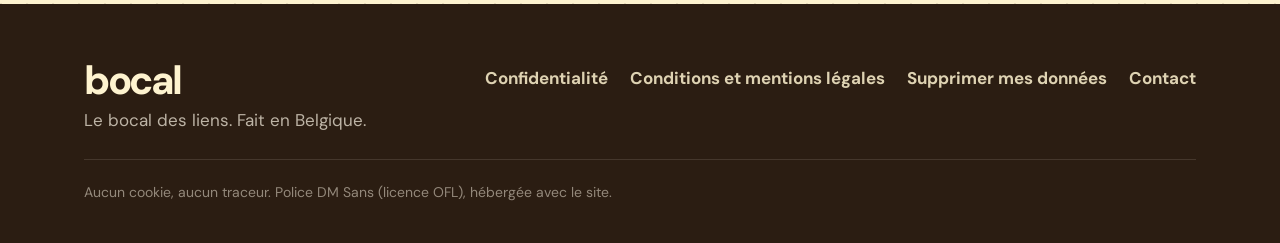
==== commit c017885c: "Bocal est sur l'App Store Co-Authored-By: Claude Opus 5.5 <noreply@anthropic.com>" ====
--- a/index.html
+++ b/index.html
@@ -71,7 +71,7 @@
             <svg viewBox="0 0 24 24" aria-hidden="true"><path d="M12 4v11m0 0l-4.5-4.5M12 15l4.5-4.5M5 19.5h14"/></svg>
             <span>Télécharger sur Google Play</span>
           </a>
-          <a class="btn btn-ghost" href="https://apps.apple.com/app/id6829795671">Bientôt sur l'App Store</a>
+          <a class="btn btn-ghost" href="https://apps.apple.com/app/id6829795671">Télécharger sur l'App Store</a>
         </div>
         <ul class="pills" aria-label="Promesses">
           <li>Ni compte</li><li>Ni pub</li><li>Ni traceur</li>
@@ -337,7 +337,7 @@
         </details>
         <details class="reveal">
           <summary>Et sur iPhone ?</summary>
-          <p>Oui, bientôt : l'app iPhone arrive sur l'<a href="https://apps.apple.com/app/id6829795671">App Store</a> juste après Android. Avec ton code de secours, tu passes d'Android à iPhone sans rien perdre.</p>
+          <p>Oui : l'app iPhone est sur l'<a href="https://apps.apple.com/app/id6829795671">App Store</a>. Avec ton code de secours, tu passes d'Android à iPhone sans rien perdre.</p>
         </details>
       </div>
     </div>
@@ -356,7 +356,7 @@
           <svg viewBox="0 0 24 24" aria-hidden="true"><path d="M12 4v11m0 0l-4.5-4.5M12 15l4.5-4.5M5 19.5h14"/></svg>
           <span>Télécharger sur Google Play</span>
         </a>
-        <a class="btn btn-ghost" href="https://apps.apple.com/app/id6829795671">Bientôt sur l'App Store</a>
+        <a class="btn btn-ghost" href="https://apps.apple.com/app/id6829795671">Télécharger sur l'App Store</a>
       </div>
       <p class="cta-note reveal" style="--d:3">Déjà invité·e ? Ouvre le lien qu'on t'a envoyé : il t'amène directement dans le bocal.</p>
     </div>
